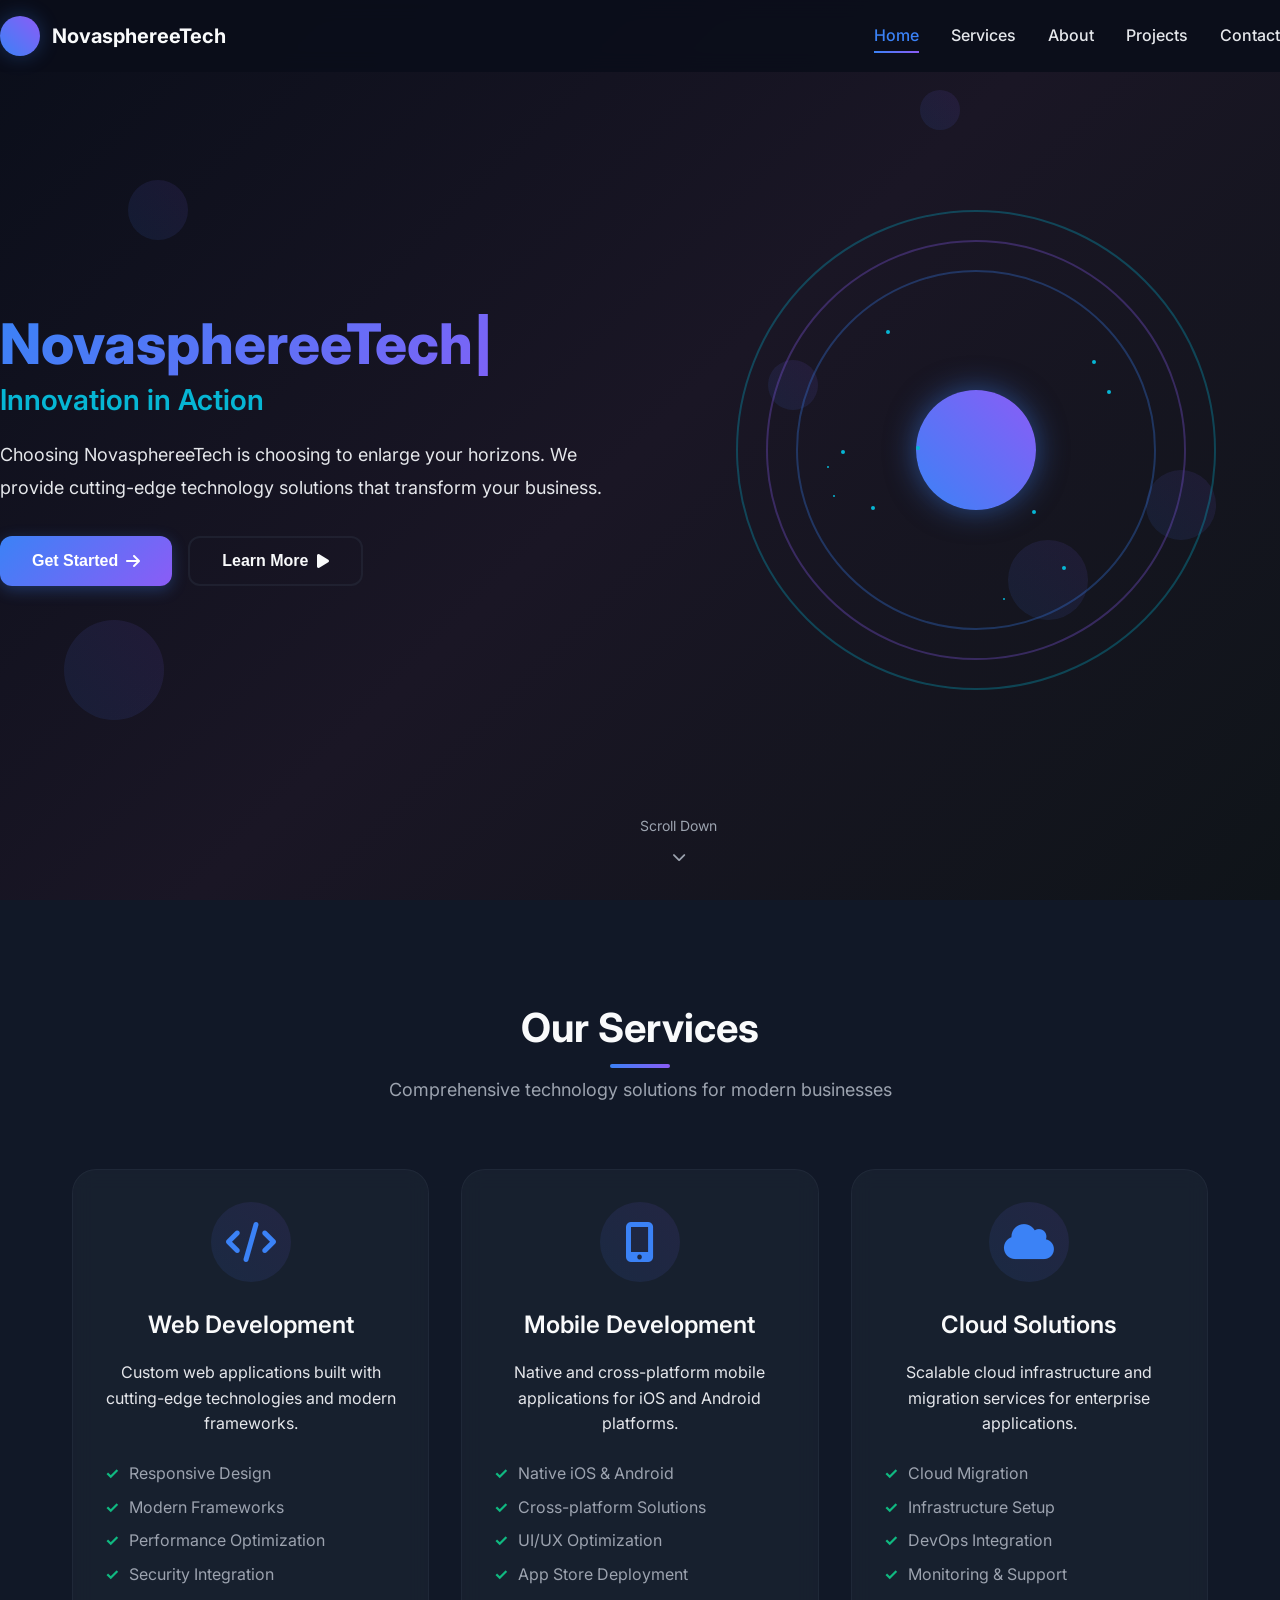
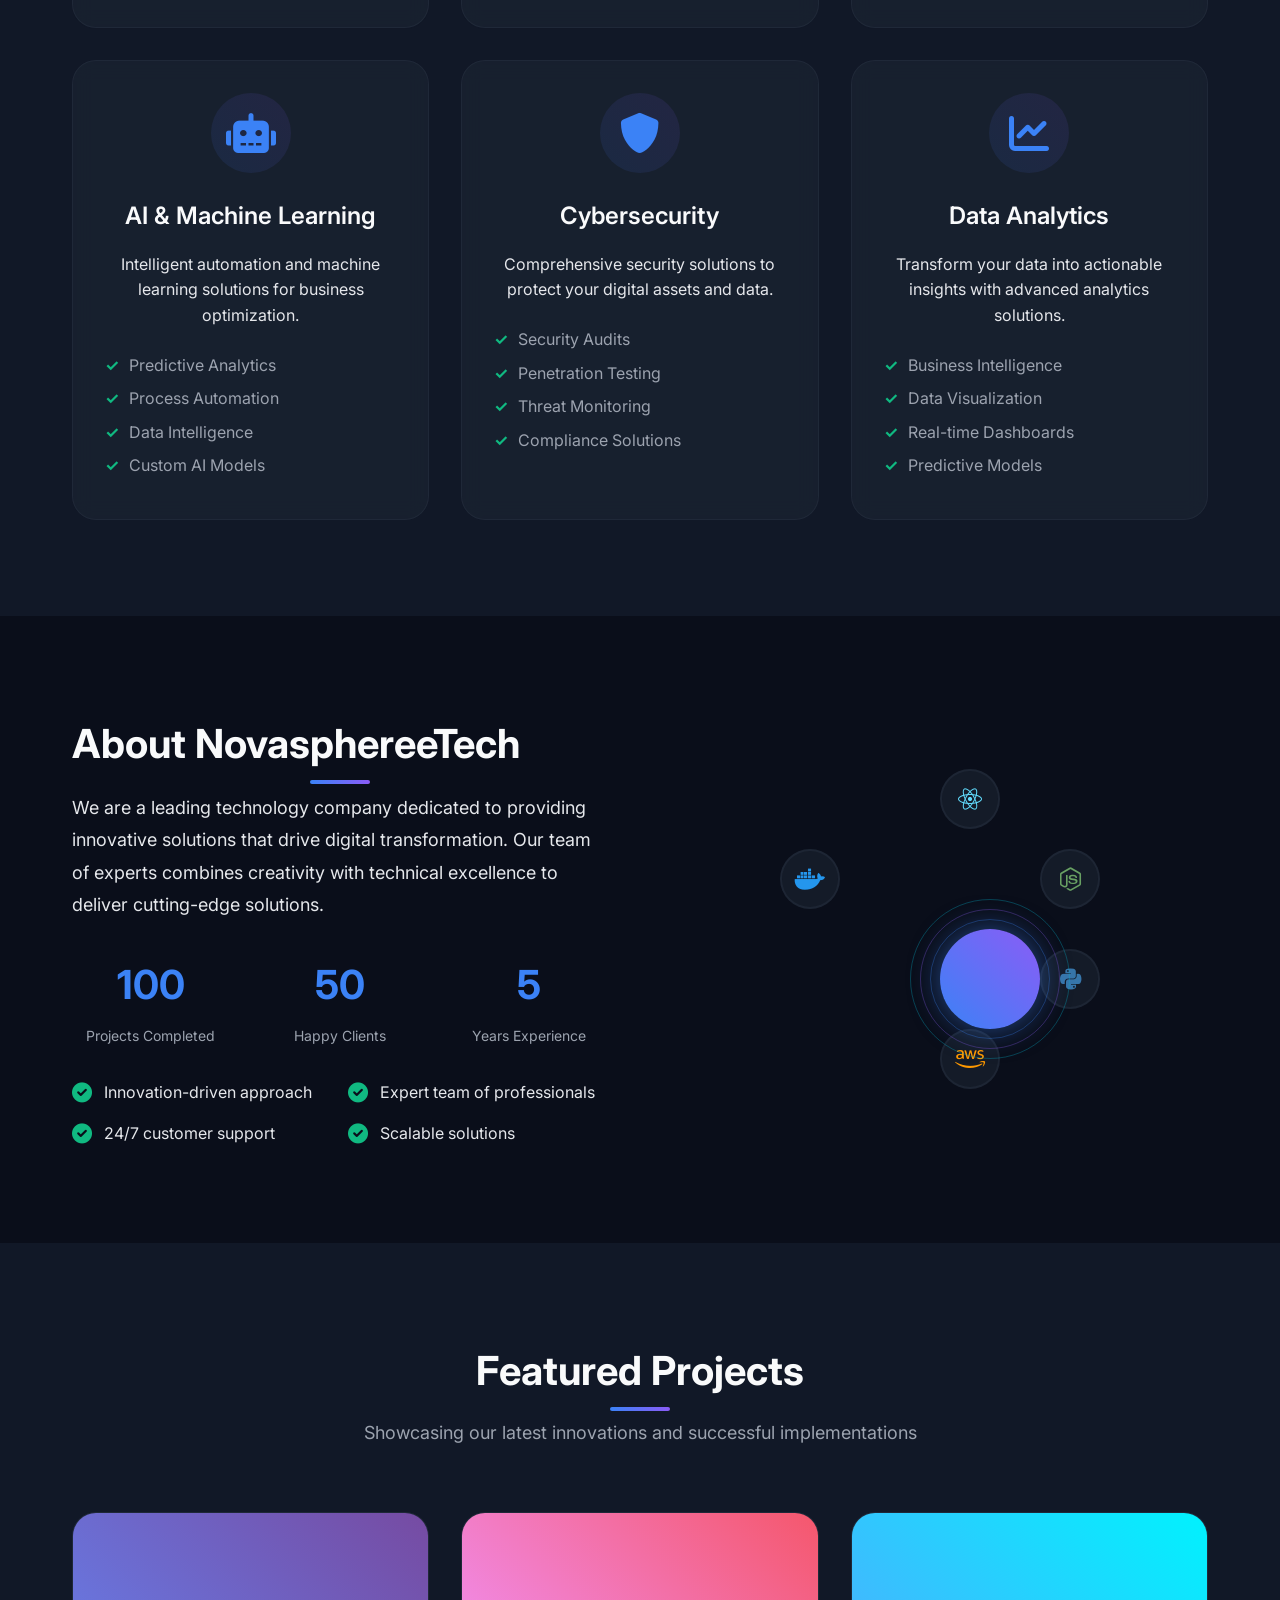
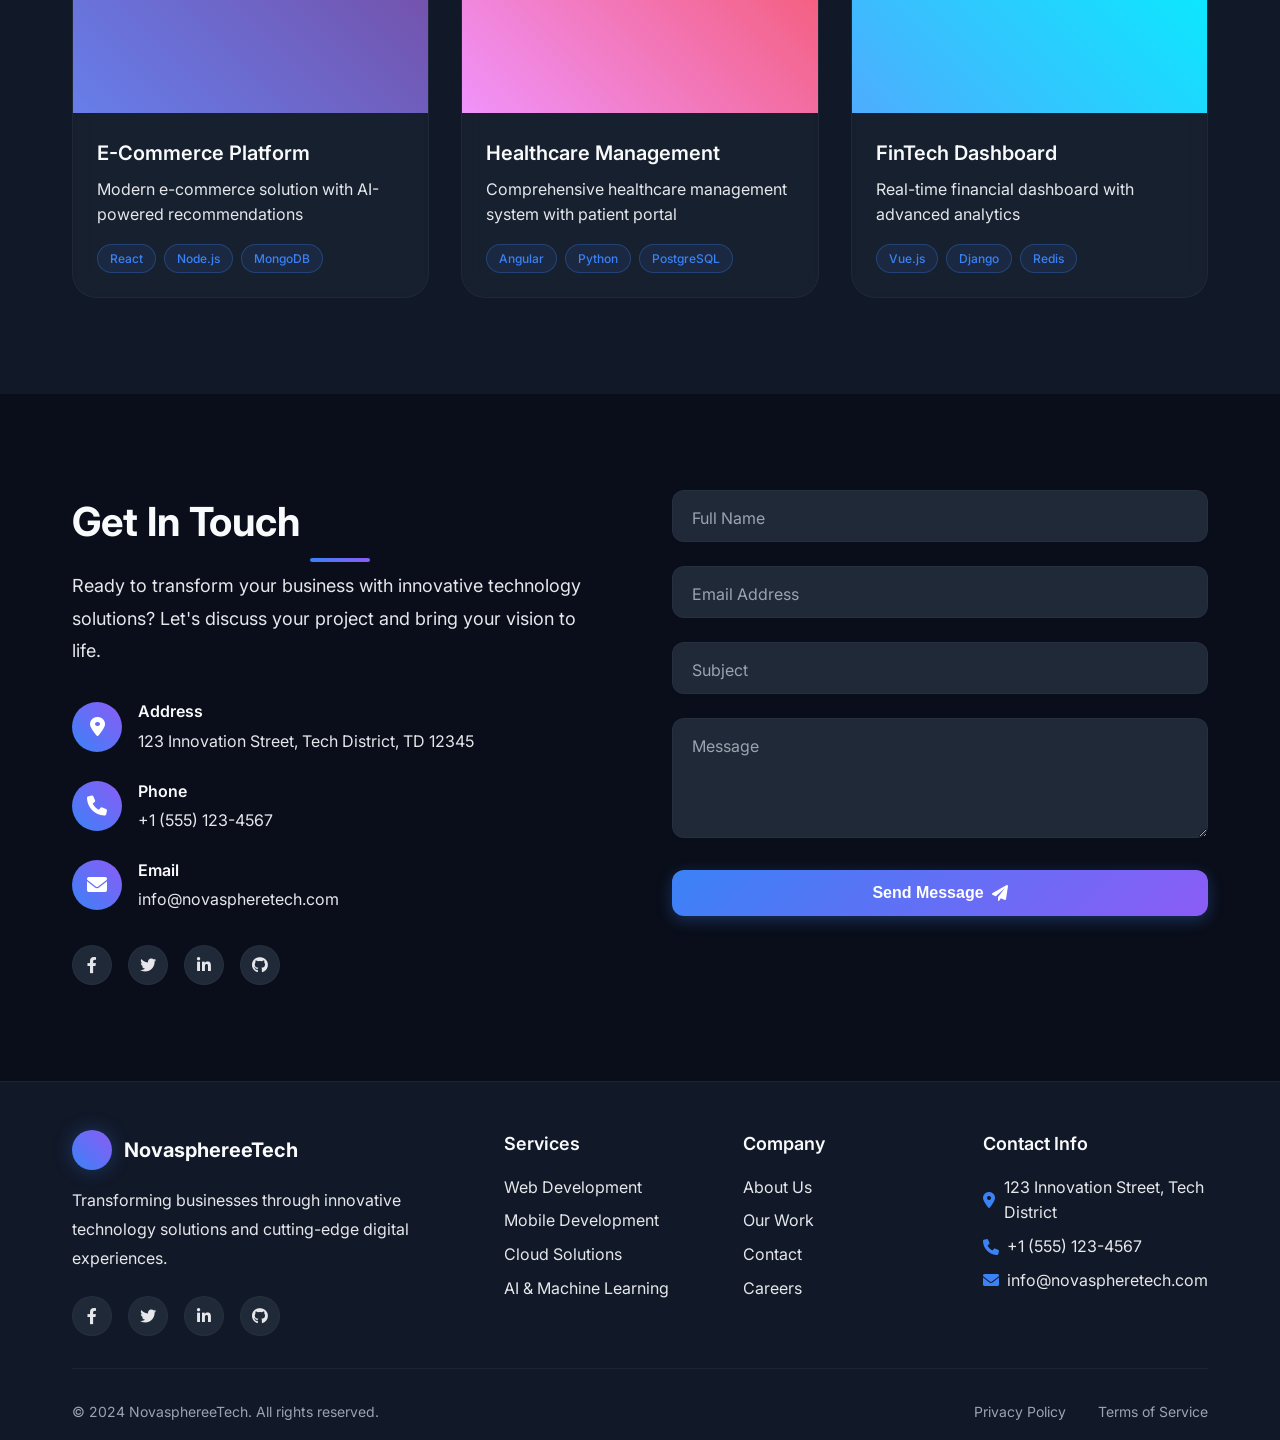
==== index.html @ b265035f "Create initial NovasphereeTech landing page with responsive design Co-authored-by: margenpatel21 <ma" ====
<!DOCTYPE html>
<html lang="en">
<head>
    <meta charset="UTF-8">
    <meta name="viewport" content="width=device-width, initial-scale=1.0">
    <title>NovasphereeTech - Innovation in Action</title>
    <link rel="stylesheet" href="style.css">
    <link href="https://fonts.googleapis.com/css2?family=Inter:wght@300;400;500;600;700;800&display=swap" rel="stylesheet">
    <link rel="stylesheet" href="https://cdnjs.cloudflare.com/ajax/libs/font-awesome/6.0.0/css/all.min.css">
</head>
<body>
    <!-- Preloader -->
    <div class="preloader" id="preloader">
        <div class="preloader-content">
            <div class="sphere-animation">
                <div class="sphere"></div>
                <div class="sphere-ring"></div>
            </div>
            <div class="loading-text">NovasphereeTech</div>
            <div class="loading-bar">
                <div class="loading-progress"></div>
            </div>
        </div>
    </div>

    <!-- Header -->
    <header class="header" id="header">
        <nav class="navbar">
            <div class="nav-container">
                <div class="nav-logo">
                    <div class="logo-icon">
                        <div class="logo-sphere"></div>
                    </div>
                    <span class="logo-text">NovasphereeTech</span>
                </div>
                
                <ul class="nav-menu" id="nav-menu">
                    <li class="nav-item">
                        <a href="#home" class="nav-link active">Home</a>
                    </li>
                    <li class="nav-item">
                        <a href="#services" class="nav-link">Services</a>
                    </li>
                    <li class="nav-item">
                        <a href="#about" class="nav-link">About</a>
                    </li>
                    <li class="nav-item">
                        <a href="#projects" class="nav-link">Projects</a>
                    </li>
                    <li class="nav-item">
                        <a href="#contact" class="nav-link">Contact</a>
                    </li>
                </ul>

                <div class="nav-toggle" id="nav-toggle">
                    <span class="bar"></span>
                    <span class="bar"></span>
                    <span class="bar"></span>
                </div>
            </div>
        </nav>
    </header>

    <!-- Hero Section -->
    <section class="hero" id="home">
        <div class="hero-bg-animation">
            <div class="floating-sphere sphere-1"></div>
            <div class="floating-sphere sphere-2"></div>
            <div class="floating-sphere sphere-3"></div>
            <div class="floating-sphere sphere-4"></div>
            <div class="floating-sphere sphere-5"></div>
            <div class="floating-sphere sphere-6"></div>
        </div>
        
        <div class="hero-content">
            <div class="hero-text">
                <h1 class="hero-title">
                    <span class="title-line">NovasphereeTech</span>
                    <span class="title-subtitle">Innovation in Action</span>
                </h1>
                <p class="hero-description">
                    Choosing NovasphereeTech is choosing to enlarge your horizons. 
                    We provide cutting-edge technology solutions that transform your business.
                </p>
                <div class="hero-buttons">
                    <button class="btn btn-primary">
                        <span>Get Started</span>
                        <i class="fas fa-arrow-right"></i>
                    </button>
                    <button class="btn btn-secondary">
                        <span>Learn More</span>
                        <i class="fas fa-play"></i>
                    </button>
                </div>
            </div>
            
            <div class="hero-visual">
                <div class="tech-globe">
                    <div class="globe-sphere">
                        <div class="globe-ring ring-1"></div>
                        <div class="globe-ring ring-2"></div>
                        <div class="globe-ring ring-3"></div>
                        <div class="globe-core"></div>
                    </div>
                    <div class="tech-particles">
                        <div class="particle"></div>
                        <div class="particle"></div>
                        <div class="particle"></div>
                        <div class="particle"></div>
                        <div class="particle"></div>
                        <div class="particle"></div>
                        <div class="particle"></div>
                        <div class="particle"></div>
                    </div>
                </div>
            </div>
        </div>
        
        <div class="hero-scroll">
            <div class="scroll-indicator">
                <span>Scroll Down</span>
                <div class="scroll-arrow">
                    <i class="fas fa-chevron-down"></i>
                </div>
            </div>
        </div>
    </section>

    <!-- Services Section -->
    <section class="services" id="services">
        <div class="container">
            <div class="section-header">
                <h2 class="section-title">Our Services</h2>
                <p class="section-subtitle">Comprehensive technology solutions for modern businesses</p>
            </div>
            
            <div class="services-grid">
                <div class="service-card" data-aos="fade-up" data-aos-delay="100">
                    <div class="service-icon">
                        <i class="fas fa-code"></i>
                        <div class="icon-bg"></div>
                    </div>
                    <h3>Web Development</h3>
                    <p>Custom web applications built with cutting-edge technologies and modern frameworks.</p>
                    <ul class="service-features">
                        <li>Responsive Design</li>
                        <li>Modern Frameworks</li>
                        <li>Performance Optimization</li>
                        <li>Security Integration</li>
                    </ul>
                    <div class="service-hover-effect"></div>
                </div>

                <div class="service-card" data-aos="fade-up" data-aos-delay="200">
                    <div class="service-icon">
                        <i class="fas fa-mobile-alt"></i>
                        <div class="icon-bg"></div>
                    </div>
                    <h3>Mobile Development</h3>
                    <p>Native and cross-platform mobile applications for iOS and Android platforms.</p>
                    <ul class="service-features">
                        <li>Native iOS & Android</li>
                        <li>Cross-platform Solutions</li>
                        <li>UI/UX Optimization</li>
                        <li>App Store Deployment</li>
                    </ul>
                    <div class="service-hover-effect"></div>
                </div>

                <div class="service-card" data-aos="fade-up" data-aos-delay="300">
                    <div class="service-icon">
                        <i class="fas fa-cloud"></i>
                        <div class="icon-bg"></div>
                    </div>
                    <h3>Cloud Solutions</h3>
                    <p>Scalable cloud infrastructure and migration services for enterprise applications.</p>
                    <ul class="service-features">
                        <li>Cloud Migration</li>
                        <li>Infrastructure Setup</li>
                        <li>DevOps Integration</li>
                        <li>Monitoring & Support</li>
                    </ul>
                    <div class="service-hover-effect"></div>
                </div>

                <div class="service-card" data-aos="fade-up" data-aos-delay="400">
                    <div class="service-icon">
                        <i class="fas fa-robot"></i>
                        <div class="icon-bg"></div>
                    </div>
                    <h3>AI & Machine Learning</h3>
                    <p>Intelligent automation and machine learning solutions for business optimization.</p>
                    <ul class="service-features">
                        <li>Predictive Analytics</li>
                        <li>Process Automation</li>
                        <li>Data Intelligence</li>
                        <li>Custom AI Models</li>
                    </ul>
                    <div class="service-hover-effect"></div>
                </div>

                <div class="service-card" data-aos="fade-up" data-aos-delay="500">
                    <div class="service-icon">
                        <i class="fas fa-shield-alt"></i>
                        <div class="icon-bg"></div>
                    </div>
                    <h3>Cybersecurity</h3>
                    <p>Comprehensive security solutions to protect your digital assets and data.</p>
                    <ul class="service-features">
                        <li>Security Audits</li>
                        <li>Penetration Testing</li>
                        <li>Threat Monitoring</li>
                        <li>Compliance Solutions</li>
                    </ul>
                    <div class="service-hover-effect"></div>
                </div>

                <div class="service-card" data-aos="fade-up" data-aos-delay="600">
                    <div class="service-icon">
                        <i class="fas fa-chart-line"></i>
                        <div class="icon-bg"></div>
                    </div>
                    <h3>Data Analytics</h3>
                    <p>Transform your data into actionable insights with advanced analytics solutions.</p>
                    <ul class="service-features">
                        <li>Business Intelligence</li>
                        <li>Data Visualization</li>
                        <li>Real-time Dashboards</li>
                        <li>Predictive Models</li>
                    </ul>
                    <div class="service-hover-effect"></div>
                </div>
            </div>
        </div>
    </section>

    <!-- About Section -->
    <section class="about" id="about">
        <div class="container">
            <div class="about-content">
                <div class="about-text" data-aos="fade-right">
                    <h2 class="section-title">About NovasphereeTech</h2>
                    <p class="about-description">
                        We are a leading technology company dedicated to providing innovative solutions 
                        that drive digital transformation. Our team of experts combines creativity with 
                        technical excellence to deliver cutting-edge solutions.
                    </p>
                    
                    <div class="about-stats">
                        <div class="stat-item">
                            <div class="stat-number" data-count="100">0</div>
                            <div class="stat-label">Projects Completed</div>
                        </div>
                        <div class="stat-item">
                            <div class="stat-number" data-count="50">0</div>
                            <div class="stat-label">Happy Clients</div>
                        </div>
                        <div class="stat-item">
                            <div class="stat-number" data-count="5">0</div>
                            <div class="stat-label">Years Experience</div>
                        </div>
                    </div>

                    <div class="about-features">
                        <div class="feature-item">
                            <i class="fas fa-check-circle"></i>
                            <span>Innovation-driven approach</span>
                        </div>
                        <div class="feature-item">
                            <i class="fas fa-check-circle"></i>
                            <span>Expert team of professionals</span>
                        </div>
                        <div class="feature-item">
                            <i class="fas fa-check-circle"></i>
                            <span>24/7 customer support</span>
                        </div>
                        <div class="feature-item">
                            <i class="fas fa-check-circle"></i>
                            <span>Scalable solutions</span>
                        </div>
                    </div>
                </div>
                
                <div class="about-visual" data-aos="fade-left">
                    <div class="tech-showcase">
                        <div class="tech-element element-1">
                            <i class="fab fa-react"></i>
                        </div>
                        <div class="tech-element element-2">
                            <i class="fab fa-node-js"></i>
                        </div>
                        <div class="tech-element element-3">
                            <i class="fab fa-python"></i>
                        </div>
                        <div class="tech-element element-4">
                            <i class="fab fa-aws"></i>
                        </div>
                        <div class="tech-element element-5">
                            <i class="fab fa-docker"></i>
                        </div>
                        <div class="central-sphere">
                            <div class="sphere-core"></div>
                            <div class="sphere-rings">
                                <div class="ring ring-1"></div>
                                <div class="ring ring-2"></div>
                                <div class="ring ring-3"></div>
                            </div>
                        </div>
                    </div>
                </div>
            </div>
        </div>
    </section>

    <!-- Projects Section -->
    <section class="projects" id="projects">
        <div class="container">
            <div class="section-header">
                <h2 class="section-title">Featured Projects</h2>
                <p class="section-subtitle">Showcasing our latest innovations and successful implementations</p>
            </div>
            
            <div class="projects-grid">
                <div class="project-card" data-aos="zoom-in" data-aos-delay="100">
                    <div class="project-image">
                        <div class="project-overlay">
                            <div class="project-links">
                                <a href="#" class="project-link">
                                    <i class="fas fa-external-link-alt"></i>
                                </a>
                                <a href="#" class="project-link">
                                    <i class="fas fa-search-plus"></i>
                                </a>
                            </div>
                        </div>
                        <div class="project-bg bg-1"></div>
                    </div>
                    <div class="project-content">
                        <h3>E-Commerce Platform</h3>
                        <p>Modern e-commerce solution with AI-powered recommendations</p>
                        <div class="project-tech">
                            <span class="tech-tag">React</span>
                            <span class="tech-tag">Node.js</span>
                            <span class="tech-tag">MongoDB</span>
                        </div>
                    </div>
                </div>

                <div class="project-card" data-aos="zoom-in" data-aos-delay="200">
                    <div class="project-image">
                        <div class="project-overlay">
                            <div class="project-links">
                                <a href="#" class="project-link">
                                    <i class="fas fa-external-link-alt"></i>
                                </a>
                                <a href="#" class="project-link">
                                    <i class="fas fa-search-plus"></i>
                                </a>
                            </div>
                        </div>
                        <div class="project-bg bg-2"></div>
                    </div>
                    <div class="project-content">
                        <h3>Healthcare Management</h3>
                        <p>Comprehensive healthcare management system with patient portal</p>
                        <div class="project-tech">
                            <span class="tech-tag">Angular</span>
                            <span class="tech-tag">Python</span>
                            <span class="tech-tag">PostgreSQL</span>
                        </div>
                    </div>
                </div>

                <div class="project-card" data-aos="zoom-in" data-aos-delay="300">
                    <div class="project-image">
                        <div class="project-overlay">
                            <div class="project-links">
                                <a href="#" class="project-link">
                                    <i class="fas fa-external-link-alt"></i>
                                </a>
                                <a href="#" class="project-link">
                                    <i class="fas fa-search-plus"></i>
                                </a>
                            </div>
                        </div>
                        <div class="project-bg bg-3"></div>
                    </div>
                    <div class="project-content">
                        <h3>FinTech Dashboard</h3>
                        <p>Real-time financial dashboard with advanced analytics</p>
                        <div class="project-tech">
                            <span class="tech-tag">Vue.js</span>
                            <span class="tech-tag">Django</span>
                            <span class="tech-tag">Redis</span>
                        </div>
                    </div>
                </div>
            </div>
        </div>
    </section>

    <!-- Contact Section -->
    <section class="contact" id="contact">
        <div class="container">
            <div class="contact-content">
                <div class="contact-info" data-aos="fade-right">
                    <h2 class="section-title">Get In Touch</h2>
                    <p class="contact-description">
                        Ready to transform your business with innovative technology solutions? 
                        Let's discuss your project and bring your vision to life.
                    </p>
                    
                    <div class="contact-details">
                        <div class="contact-item">
                            <div class="contact-icon">
                                <i class="fas fa-map-marker-alt"></i>
                            </div>
                            <div class="contact-text">
                                <h4>Address</h4>
                                <p>123 Innovation Street, Tech District, TD 12345</p>
                            </div>
                        </div>
                        
                        <div class="contact-item">
                            <div class="contact-icon">
                                <i class="fas fa-phone"></i>
                            </div>
                            <div class="contact-text">
                                <h4>Phone</h4>
                                <p>+1 (555) 123-4567</p>
                            </div>
                        </div>
                        
                        <div class="contact-item">
                            <div class="contact-icon">
                                <i class="fas fa-envelope"></i>
                            </div>
                            <div class="contact-text">
                                <h4>Email</h4>
                                <p>info@novaspheretech.com</p>
                            </div>
                        </div>
                    </div>

                    <div class="social-links">
                        <a href="#" class="social-link">
                            <i class="fab fa-facebook-f"></i>
                        </a>
                        <a href="#" class="social-link">
                            <i class="fab fa-twitter"></i>
                        </a>
                        <a href="#" class="social-link">
                            <i class="fab fa-linkedin-in"></i>
                        </a>
                        <a href="#" class="social-link">
                            <i class="fab fa-github"></i>
                        </a>
                    </div>
                </div>
                
                <div class="contact-form" data-aos="fade-left">
                    <form class="form">
                        <div class="form-group">
                            <input type="text" class="form-input" placeholder=" " required>
                            <label class="form-label">Full Name</label>
                        </div>
                        
                        <div class="form-group">
                            <input type="email" class="form-input" placeholder=" " required>
                            <label class="form-label">Email Address</label>
                        </div>
                        
                        <div class="form-group">
                            <input type="text" class="form-input" placeholder=" " required>
                            <label class="form-label">Subject</label>
                        </div>
                        
                        <div class="form-group">
                            <textarea class="form-input form-textarea" placeholder=" " required></textarea>
                            <label class="form-label">Message</label>
                        </div>
                        
                        <button type="submit" class="btn btn-primary btn-full">
                            <span>Send Message</span>
                            <i class="fas fa-paper-plane"></i>
                        </button>
                    </form>
                </div>
            </div>
        </div>
    </section>

    <!-- Footer -->
    <footer class="footer">
        <div class="container">
            <div class="footer-content">
                <div class="footer-section">
                    <div class="footer-logo">
                        <div class="logo-icon">
                            <div class="logo-sphere"></div>
                        </div>
                        <span class="logo-text">NovasphereeTech</span>
                    </div>
                    <p class="footer-description">
                        Transforming businesses through innovative technology solutions 
                        and cutting-edge digital experiences.
                    </p>
                    <div class="footer-social">
                        <a href="#" class="social-link">
                            <i class="fab fa-facebook-f"></i>
                        </a>
                        <a href="#" class="social-link">
                            <i class="fab fa-twitter"></i>
                        </a>
                        <a href="#" class="social-link">
                            <i class="fab fa-linkedin-in"></i>
                        </a>
                        <a href="#" class="social-link">
                            <i class="fab fa-github"></i>
                        </a>
                    </div>
                </div>
                
                <div class="footer-section">
                    <h4>Services</h4>
                    <ul class="footer-links">
                        <li><a href="#services">Web Development</a></li>
                        <li><a href="#services">Mobile Development</a></li>
                        <li><a href="#services">Cloud Solutions</a></li>
                        <li><a href="#services">AI & Machine Learning</a></li>
                    </ul>
                </div>
                
                <div class="footer-section">
                    <h4>Company</h4>
                    <ul class="footer-links">
                        <li><a href="#about">About Us</a></li>
                        <li><a href="#projects">Our Work</a></li>
                        <li><a href="#contact">Contact</a></li>
                        <li><a href="#">Careers</a></li>
                    </ul>
                </div>
                
                <div class="footer-section">
                    <h4>Contact Info</h4>
                    <div class="footer-contact">
                        <p><i class="fas fa-map-marker-alt"></i> 123 Innovation Street, Tech District</p>
                        <p><i class="fas fa-phone"></i> +1 (555) 123-4567</p>
                        <p><i class="fas fa-envelope"></i> info@novaspheretech.com</p>
                    </div>
                </div>
            </div>
            
            <div class="footer-bottom">
                <p>&copy; 2024 NovasphereeTech. All rights reserved.</p>
                <div class="footer-bottom-links">
                    <a href="#">Privacy Policy</a>
                    <a href="#">Terms of Service</a>
                </div>
            </div>
        </div>
    </footer>

    <!-- Back to Top Button -->
    <button class="back-to-top" id="backToTop">
        <i class="fas fa-chevron-up"></i>
    </button>

    <!-- Scripts -->
    <script src="https://unpkg.com/aos@2.3.1/dist/aos.js"></script>
    <script src="script.js"></script>
</body>
</html>
---- style.css ----
/* Reset and Base Styles */
* {
    margin: 0;
    padding: 0;
    box-sizing: border-box;
}

html {
    scroll-behavior: smooth;
}

body {
    font-family: 'Inter', sans-serif;
    line-height: 1.6;
    color: #e5e7eb;
    background: #0a0e1a;
    overflow-x: hidden;
}

/* Variables */
:root {
    --primary-color: #3b82f6;
    --secondary-color: #8b5cf6;
    --accent-color: #06b6d4;
    --success-color: #10b981;
    --warning-color: #f59e0b;
    --danger-color: #ef4444;
    
    --bg-primary: #0a0e1a;
    --bg-secondary: #111827;
    --bg-tertiary: #1f2937;
    --bg-card: rgba(31, 41, 55, 0.5);
    
    --text-primary: #f9fafb;
    --text-secondary: #e5e7eb;
    --text-muted: #9ca3af;
    
    --border-color: rgba(55, 65, 81, 0.3);
    --shadow-sm: 0 1px 2px 0 rgba(0, 0, 0, 0.05);
    --shadow-md: 0 4px 6px -1px rgba(0, 0, 0, 0.1);
    --shadow-lg: 0 10px 15px -3px rgba(0, 0, 0, 0.1);
    --shadow-xl: 0 20px 25px -5px rgba(0, 0, 0, 0.1);
    
    --transition: all 0.3s cubic-bezier(0.4, 0, 0.2, 1);
    --transition-slow: all 0.6s cubic-bezier(0.4, 0, 0.2, 1);
    
    --container-padding: 2rem;
    --border-radius: 0.75rem;
    --border-radius-lg: 1.5rem;
}

/* Container */
.container {
    max-width: 1200px;
    margin: 0 auto;
    padding: 0 var(--container-padding);
}

/* Utility Classes */
.text-center {
    text-align: center;
}

.text-primary {
    color: var(--primary-color);
}

.text-secondary {
    color: var(--secondary-color);
}

.text-accent {
    color: var(--accent-color);
}

/* Preloader */
.preloader {
    position: fixed;
    top: 0;
    left: 0;
    width: 100%;
    height: 100%;
    background: linear-gradient(135deg, #0a0e1a 0%, #1a1625 100%);
    display: flex;
    align-items: center;
    justify-content: center;
    z-index: 10000;
    transition: opacity 0.5s ease, visibility 0.5s ease;
}

.preloader.hide {
    opacity: 0;
    visibility: hidden;
}

.preloader-content {
    text-align: center;
}

.sphere-animation {
    position: relative;
    width: 80px;
    height: 80px;
    margin: 0 auto 2rem;
}

.sphere {
    width: 60px;
    height: 60px;
    background: linear-gradient(45deg, var(--primary-color), var(--secondary-color));
    border-radius: 50%;
    position: absolute;
    top: 50%;
    left: 50%;
    transform: translate(-50%, -50%);
    animation: pulse 2s ease-in-out infinite;
}

.sphere-ring {
    width: 80px;
    height: 80px;
    border: 2px solid var(--accent-color);
    border-radius: 50%;
    position: absolute;
    top: 0;
    left: 0;
    animation: rotate 3s linear infinite;
}

.loading-text {
    font-size: 1.5rem;
    font-weight: 600;
    color: var(--text-primary);
    margin-bottom: 1rem;
    animation: fadeInUp 1s ease-out;
}

.loading-bar {
    width: 200px;
    height: 4px;
    background: var(--bg-tertiary);
    border-radius: 2px;
    overflow: hidden;
    margin: 0 auto;
}

.loading-progress {
    width: 0;
    height: 100%;
    background: linear-gradient(90deg, var(--primary-color), var(--accent-color));
    border-radius: 2px;
    animation: loading 2s ease-in-out infinite;
}

/* Header */
.header {
    position: fixed;
    top: 0;
    left: 0;
    width: 100%;
    background: rgba(10, 14, 26, 0.9);
    backdrop-filter: blur(10px);
    z-index: 1000;
    transition: var(--transition);
}

.header.scrolled {
    background: rgba(10, 14, 26, 0.95);
    box-shadow: 0 4px 20px rgba(0, 0, 0, 0.1);
}

.navbar {
    padding: 1rem 0;
}

.nav-container {
    display: flex;
    align-items: center;
    justify-content: space-between;
}

.nav-logo {
    display: flex;
    align-items: center;
    gap: 0.75rem;
    color: var(--text-primary);
    text-decoration: none;
    font-weight: 700;
    font-size: 1.25rem;
}

.logo-icon {
    position: relative;
    width: 40px;
    height: 40px;
}

.logo-sphere {
    width: 100%;
    height: 100%;
    background: linear-gradient(45deg, var(--primary-color), var(--secondary-color));
    border-radius: 50%;
    animation: logoRotate 10s linear infinite;
    box-shadow: 0 0 20px rgba(59, 130, 246, 0.3);
}

.nav-menu {
    display: flex;
    list-style: none;
    gap: 2rem;
}

.nav-link {
    color: var(--text-secondary);
    text-decoration: none;
    font-weight: 500;
    position: relative;
    transition: var(--transition);
    padding: 0.5rem 0;
}

.nav-link:hover,
.nav-link.active {
    color: var(--primary-color);
}

.nav-link::after {
    content: '';
    position: absolute;
    bottom: 0;
    left: 0;
    width: 0;
    height: 2px;
    background: linear-gradient(90deg, var(--primary-color), var(--secondary-color));
    transition: width 0.3s ease;
}

.nav-link:hover::after,
.nav-link.active::after {
    width: 100%;
}

.nav-toggle {
    display: none;
    flex-direction: column;
    cursor: pointer;
    gap: 4px;
}

.bar {
    width: 25px;
    height: 3px;
    background: var(--text-primary);
    transition: var(--transition);
    border-radius: 2px;
}

/* Hero Section */
.hero {
    min-height: 100vh;
    display: flex;
    align-items: center;
    position: relative;
    overflow: hidden;
    background: linear-gradient(135deg, #0a0e1a 0%, #1a1625 50%, #0f1419 100%);
}

.hero-bg-animation {
    position: absolute;
    top: 0;
    left: 0;
    width: 100%;
    height: 100%;
    overflow: hidden;
    z-index: 1;
}

.floating-sphere {
    position: absolute;
    border-radius: 50%;
    background: linear-gradient(45deg, rgba(59, 130, 246, 0.1), rgba(139, 92, 246, 0.1));
    animation: float 6s ease-in-out infinite;
}

.sphere-1 {
    width: 60px;
    height: 60px;
    top: 20%;
    left: 10%;
    animation-delay: 0s;
}

.sphere-2 {
    width: 80px;
    height: 80px;
    top: 60%;
    right: 15%;
    animation-delay: 1s;
}

.sphere-3 {
    width: 40px;
    height: 40px;
    top: 10%;
    right: 25%;
    animation-delay: 2s;
}

.sphere-4 {
    width: 100px;
    height: 100px;
    bottom: 20%;
    left: 5%;
    animation-delay: 3s;
}

.sphere-5 {
    width: 50px;
    height: 50px;
    top: 40%;
    left: 60%;
    animation-delay: 4s;
}

.sphere-6 {
    width: 70px;
    height: 70px;
    bottom: 40%;
    right: 5%;
    animation-delay: 5s;
}

.hero-content {
    display: grid;
    grid-template-columns: 1fr 1fr;
    gap: 4rem;
    align-items: center;
    position: relative;
    z-index: 2;
}

.hero-text {
    animation: fadeInUp 1s ease-out;
}

.hero-title {
    font-size: 3.5rem;
    font-weight: 800;
    line-height: 1.1;
    margin-bottom: 1.5rem;
    display: flex;
    flex-direction: column;
}

.title-line {
    background: linear-gradient(135deg, var(--primary-color), var(--secondary-color));
    -webkit-background-clip: text;
    -webkit-text-fill-color: transparent;
    background-clip: text;
    animation: titleGlow 3s ease-in-out infinite;
}

.title-subtitle {
    color: var(--accent-color);
    font-size: 1.8rem;
    font-weight: 600;
    margin-top: 0.5rem;
    animation: slideInRight 1s ease-out 0.3s both;
}

.hero-description {
    font-size: 1.125rem;
    color: var(--text-secondary);
    margin-bottom: 2rem;
    line-height: 1.8;
    animation: fadeInUp 1s ease-out 0.6s both;
}

.hero-buttons {
    display: flex;
    gap: 1rem;
    animation: fadeInUp 1s ease-out 0.9s both;
}

.btn {
    display: inline-flex;
    align-items: center;
    gap: 0.5rem;
    padding: 0.875rem 2rem;
    border: none;
    border-radius: var(--border-radius);
    font-weight: 600;
    text-decoration: none;
    cursor: pointer;
    transition: var(--transition);
    position: relative;
    overflow: hidden;
    font-size: 1rem;
}

.btn-primary {
    background: linear-gradient(135deg, var(--primary-color), var(--secondary-color));
    color: white;
    box-shadow: 0 4px 15px rgba(59, 130, 246, 0.3);
}

.btn-primary:hover {
    transform: translateY(-2px);
    box-shadow: 0 8px 25px rgba(59, 130, 246, 0.4);
}

.btn-secondary {
    background: transparent;
    color: var(--text-primary);
    border: 2px solid var(--border-color);
}

.btn-secondary:hover {
    border-color: var(--primary-color);
    color: var(--primary-color);
    transform: translateY(-2px);
}

.btn-full {
    width: 100%;
    justify-content: center;
}

.hero-visual {
    display: flex;
    justify-content: center;
    align-items: center;
    animation: fadeInUp 1s ease-out 0.3s both;
}

.tech-globe {
    position: relative;
    width: 300px;
    height: 300px;
}

.globe-sphere {
    position: relative;
    width: 100%;
    height: 100%;
}

.globe-ring {
    position: absolute;
    border: 2px solid;
    border-radius: 50%;
    top: 50%;
    left: 50%;
    transform: translate(-50%, -50%);
}

.ring-1 {
    width: 100%;
    height: 100%;
    border-color: rgba(59, 130, 246, 0.3);
    animation: rotate 20s linear infinite;
}

.ring-2 {
    width: 80%;
    height: 80%;
    border-color: rgba(139, 92, 246, 0.3);
    animation: rotate 15s linear infinite reverse;
}

.ring-3 {
    width: 60%;
    height: 60%;
    border-color: rgba(6, 182, 212, 0.3);
    animation: rotate 10s linear infinite;
}

.globe-core {
    position: absolute;
    top: 50%;
    left: 50%;
    transform: translate(-50%, -50%);
    width: 40%;
    height: 40%;
    background: linear-gradient(45deg, var(--primary-color), var(--secondary-color));
    border-radius: 50%;
    animation: pulse 3s ease-in-out infinite;
    box-shadow: 0 0 30px rgba(59, 130, 246, 0.5);
}

.tech-particles {
    position: absolute;
    top: 0;
    left: 0;
    width: 100%;
    height: 100%;
}

.particle {
    position: absolute;
    width: 4px;
    height: 4px;
    background: var(--accent-color);
    border-radius: 50%;
    animation: particleFloat 8s ease-in-out infinite;
}

.particle:nth-child(1) { top: 10%; left: 20%; animation-delay: 0s; }
.particle:nth-child(2) { top: 20%; right: 10%; animation-delay: 1s; }
.particle:nth-child(3) { bottom: 30%; left: 15%; animation-delay: 2s; }
.particle:nth-child(4) { bottom: 10%; right: 20%; animation-delay: 3s; }
.particle:nth-child(5) { top: 50%; left: 5%; animation-delay: 4s; }
.particle:nth-child(6) { top: 30%; right: 5%; animation-delay: 5s; }
.particle:nth-child(7) { bottom: 50%; left: 30%; animation-delay: 6s; }
.particle:nth-child(8) { top: 70%; right: 30%; animation-delay: 7s; }

.hero-scroll {
    position: absolute;
    bottom: 2rem;
    left: 50%;
    transform: translateX(-50%);
    z-index: 2;
    animation: fadeInUp 1s ease-out 1.2s both;
}

.scroll-indicator {
    display: flex;
    flex-direction: column;
    align-items: center;
    gap: 0.5rem;
    color: var(--text-muted);
    font-size: 0.875rem;
    cursor: pointer;
}

.scroll-arrow {
    animation: bounce 2s infinite;
}

/* Services Section */
.services {
    padding: 6rem 0;
    background: var(--bg-secondary);
    position: relative;
}

.section-header {
    text-align: center;
    margin-bottom: 4rem;
}

.section-title {
    font-size: 2.5rem;
    font-weight: 700;
    color: var(--text-primary);
    margin-bottom: 1rem;
    position: relative;
}

.section-title::after {
    content: '';
    position: absolute;
    bottom: -0.5rem;
    left: 50%;
    transform: translateX(-50%);
    width: 60px;
    height: 4px;
    background: linear-gradient(90deg, var(--primary-color), var(--secondary-color));
    border-radius: 2px;
}

.section-subtitle {
    font-size: 1.125rem;
    color: var(--text-muted);
    max-width: 600px;
    margin: 0 auto;
}

.services-grid {
    display: grid;
    grid-template-columns: repeat(auto-fit, minmax(350px, 1fr));
    gap: 2rem;
}

.service-card {
    background: var(--bg-card);
    backdrop-filter: blur(10px);
    border: 1px solid var(--border-color);
    border-radius: var(--border-radius-lg);
    padding: 2rem;
    text-align: center;
    position: relative;
    overflow: hidden;
    transition: var(--transition);
    cursor: pointer;
}

.service-card:hover {
    transform: translateY(-10px);
    border-color: var(--primary-color);
    box-shadow: 0 20px 40px rgba(0, 0, 0, 0.2);
}

.service-icon {
    position: relative;
    width: 80px;
    height: 80px;
    margin: 0 auto 1.5rem;
    display: flex;
    align-items: center;
    justify-content: center;
}

.service-icon i {
    font-size: 2.5rem;
    color: var(--primary-color);
    z-index: 2;
    position: relative;
}

.icon-bg {
    position: absolute;
    top: 0;
    left: 0;
    width: 100%;
    height: 100%;
    background: linear-gradient(45deg, rgba(59, 130, 246, 0.1), rgba(139, 92, 246, 0.1));
    border-radius: 50%;
    transition: var(--transition);
}

.service-card:hover .icon-bg {
    transform: scale(1.2);
    background: linear-gradient(45deg, rgba(59, 130, 246, 0.2), rgba(139, 92, 246, 0.2));
}

.service-card h3 {
    font-size: 1.5rem;
    font-weight: 600;
    color: var(--text-primary);
    margin-bottom: 1rem;
}

.service-card p {
    color: var(--text-secondary);
    margin-bottom: 1.5rem;
    line-height: 1.6;
}

.service-features {
    list-style: none;
    text-align: left;
}

.service-features li {
    color: var(--text-muted);
    margin-bottom: 0.5rem;
    position: relative;
    padding-left: 1.5rem;
}

.service-features li::before {
    content: '✓';
    position: absolute;
    left: 0;
    color: var(--success-color);
    font-weight: bold;
}

.service-hover-effect {
    position: absolute;
    top: 0;
    left: -100%;
    width: 100%;
    height: 100%;
    background: linear-gradient(90deg, transparent, rgba(59, 130, 246, 0.1), transparent);
    transition: left 0.5s ease;
}

.service-card:hover .service-hover-effect {
    left: 100%;
}

/* About Section */
.about {
    padding: 6rem 0;
    background: var(--bg-primary);
}

.about-content {
    display: grid;
    grid-template-columns: 1fr 1fr;
    gap: 4rem;
    align-items: center;
}

.about-description {
    font-size: 1.125rem;
    color: var(--text-secondary);
    margin-bottom: 2rem;
    line-height: 1.8;
}

.about-stats {
    display: grid;
    grid-template-columns: repeat(3, 1fr);
    gap: 2rem;
    margin-bottom: 2rem;
}

.stat-item {
    text-align: center;
}

.stat-number {
    font-size: 2.5rem;
    font-weight: 700;
    color: var(--primary-color);
    display: block;
}

.stat-label {
    font-size: 0.875rem;
    color: var(--text-muted);
    margin-top: 0.5rem;
}

.about-features {
    display: grid;
    grid-template-columns: repeat(2, 1fr);
    gap: 1rem;
}

.feature-item {
    display: flex;
    align-items: center;
    gap: 0.75rem;
    color: var(--text-secondary);
}

.feature-item i {
    color: var(--success-color);
    font-size: 1.25rem;
}

.about-visual {
    display: flex;
    justify-content: center;
    align-items: center;
}

.tech-showcase {
    position: relative;
    width: 400px;
    height: 400px;
}

.tech-element {
    position: absolute;
    width: 60px;
    height: 60px;
    background: var(--bg-card);
    border: 2px solid var(--border-color);
    border-radius: 50%;
    display: flex;
    align-items: center;
    justify-content: center;
    font-size: 1.5rem;
    transition: var(--transition);
    animation: techOrbit 20s linear infinite;
}

.tech-element:hover {
    border-color: var(--primary-color);
    transform: scale(1.1);
}

.element-1 {
    top: 10%;
    left: 50%;
    transform: translateX(-50%);
    color: #61dafb;
    animation-delay: 0s;
}

.element-2 {
    top: 30%;
    right: 10%;
    color: #68a063;
    animation-delay: 4s;
}

.element-3 {
    bottom: 30%;
    right: 10%;
    color: #3776ab;
    animation-delay: 8s;
}

.element-4 {
    bottom: 10%;
    left: 50%;
    transform: translateX(-50%);
    color: #ff9900;
    animation-delay: 12s;
}

.element-5 {
    top: 30%;
    left: 10%;
    color: #2496ed;
    animation-delay: 16s;
}

.central-sphere {
    position: absolute;
    top: 50%;
    left: 50%;
    transform: translate(-50%, -50%);
    width: 100px;
    height: 100px;
}

.sphere-core {
    width: 100%;
    height: 100%;
    background: linear-gradient(45deg, var(--primary-color), var(--secondary-color));
    border-radius: 50%;
    animation: pulse 3s ease-in-out infinite;
    box-shadow: 0 0 30px rgba(59, 130, 246, 0.5);
}

.sphere-rings {
    position: absolute;
    top: 0;
    left: 0;
    width: 100%;
    height: 100%;
}

.ring {
    position: absolute;
    border: 1px solid;
    border-radius: 50%;
    top: 50%;
    left: 50%;
    transform: translate(-50%, -50%);
}

.ring-1 {
    width: 120%;
    height: 120%;
    border-color: rgba(59, 130, 246, 0.3);
    animation: rotate 15s linear infinite;
}

.ring-2 {
    width: 140%;
    height: 140%;
    border-color: rgba(139, 92, 246, 0.3);
    animation: rotate 20s linear infinite reverse;
}

.ring-3 {
    width: 160%;
    height: 160%;
    border-color: rgba(6, 182, 212, 0.3);
    animation: rotate 25s linear infinite;
}

/* Projects Section */
.projects {
    padding: 6rem 0;
    background: var(--bg-secondary);
}

.projects-grid {
    display: grid;
    grid-template-columns: repeat(auto-fit, minmax(350px, 1fr));
    gap: 2rem;
}

.project-card {
    background: var(--bg-card);
    backdrop-filter: blur(10px);
    border: 1px solid var(--border-color);
    border-radius: var(--border-radius-lg);
    overflow: hidden;
    transition: var(--transition);
    cursor: pointer;
}

.project-card:hover {
    transform: translateY(-10px);
    border-color: var(--primary-color);
    box-shadow: 0 20px 40px rgba(0, 0, 0, 0.2);
}

.project-image {
    position: relative;
    height: 200px;
    overflow: hidden;
}

.project-bg {
    width: 100%;
    height: 100%;
    background-size: cover;
    background-position: center;
    transition: var(--transition);
}

.bg-1 {
    background: linear-gradient(45deg, #667eea 0%, #764ba2 100%);
}

.bg-2 {
    background: linear-gradient(45deg, #f093fb 0%, #f5576c 100%);
}

.bg-3 {
    background: linear-gradient(45deg, #4facfe 0%, #00f2fe 100%);
}

.project-overlay {
    position: absolute;
    top: 0;
    left: 0;
    width: 100%;
    height: 100%;
    background: rgba(0, 0, 0, 0.7);
    display: flex;
    align-items: center;
    justify-content: center;
    opacity: 0;
    transition: var(--transition);
}

.project-card:hover .project-overlay {
    opacity: 1;
}

.project-links {
    display: flex;
    gap: 1rem;
}

.project-link {
    width: 50px;
    height: 50px;
    background: var(--primary-color);
    color: white;
    border-radius: 50%;
    display: flex;
    align-items: center;
    justify-content: center;
    text-decoration: none;
    transition: var(--transition);
}

.project-link:hover {
    background: var(--secondary-color);
    transform: scale(1.1);
}

.project-content {
    padding: 1.5rem;
}

.project-content h3 {
    font-size: 1.25rem;
    font-weight: 600;
    color: var(--text-primary);
    margin-bottom: 0.5rem;
}

.project-content p {
    color: var(--text-secondary);
    margin-bottom: 1rem;
    line-height: 1.6;
}

.project-tech {
    display: flex;
    gap: 0.5rem;
    flex-wrap: wrap;
}

.tech-tag {
    padding: 0.25rem 0.75rem;
    background: rgba(59, 130, 246, 0.1);
    color: var(--primary-color);
    border: 1px solid rgba(59, 130, 246, 0.3);
    border-radius: 1rem;
    font-size: 0.75rem;
    font-weight: 500;
}

/* Contact Section */
.contact {
    padding: 6rem 0;
    background: var(--bg-primary);
}

.contact-content {
    display: grid;
    grid-template-columns: 1fr 1fr;
    gap: 4rem;
}

.contact-description {
    font-size: 1.125rem;
    color: var(--text-secondary);
    margin-bottom: 2rem;
    line-height: 1.8;
}

.contact-details {
    margin-bottom: 2rem;
}

.contact-item {
    display: flex;
    align-items: center;
    gap: 1rem;
    margin-bottom: 1.5rem;
}

.contact-icon {
    width: 50px;
    height: 50px;
    background: linear-gradient(45deg, var(--primary-color), var(--secondary-color));
    border-radius: 50%;
    display: flex;
    align-items: center;
    justify-content: center;
    color: white;
    font-size: 1.25rem;
}

.contact-text h4 {
    color: var(--text-primary);
    font-size: 1rem;
    font-weight: 600;
    margin-bottom: 0.25rem;
}

.contact-text p {
    color: var(--text-secondary);
    margin: 0;
}

.social-links {
    display: flex;
    gap: 1rem;
}

.social-link {
    width: 40px;
    height: 40px;
    background: var(--bg-tertiary);
    border: 1px solid var(--border-color);
    border-radius: 50%;
    display: flex;
    align-items: center;
    justify-content: center;
    color: var(--text-secondary);
    text-decoration: none;
    transition: var(--transition);
}

.social-link:hover {
    background: var(--primary-color);
    border-color: var(--primary-color);
    color: white;
    transform: translateY(-2px);
}

.form {
    display: flex;
    flex-direction: column;
    gap: 1.5rem;
}

.form-group {
    position: relative;
}

.form-input {
    width: 100%;
    padding: 1rem;
    background: var(--bg-tertiary);
    border: 1px solid var(--border-color);
    border-radius: var(--border-radius);
    color: var(--text-primary);
    font-size: 1rem;
    transition: var(--transition);
    outline: none;
}

.form-textarea {
    min-height: 120px;
    resize: vertical;
}

.form-input:focus {
    border-color: var(--primary-color);
    box-shadow: 0 0 0 3px rgba(59, 130, 246, 0.1);
}

.form-label {
    position: absolute;
    left: 1rem;
    top: 1rem;
    color: var(--text-muted);
    font-size: 1rem;
    transition: var(--transition);
    pointer-events: none;
    background: var(--bg-tertiary);
    padding: 0 0.25rem;
}

.form-input:focus + .form-label,
.form-input:not(:placeholder-shown) + .form-label {
    top: -0.5rem;
    left: 0.75rem;
    font-size: 0.75rem;
    color: var(--primary-color);
}

/* Footer */
.footer {
    background: var(--bg-secondary);
    padding: 3rem 0 1rem;
    border-top: 1px solid var(--border-color);
}

.footer-content {
    display: grid;
    grid-template-columns: 2fr 1fr 1fr 1fr;
    gap: 3rem;
    margin-bottom: 2rem;
}

.footer-logo {
    display: flex;
    align-items: center;
    gap: 0.75rem;
    color: var(--text-primary);
    font-weight: 700;
    font-size: 1.25rem;
    margin-bottom: 1rem;
}

.footer-description {
    color: var(--text-secondary);
    line-height: 1.8;
    margin-bottom: 1.5rem;
}

.footer-social {
    display: flex;
    gap: 1rem;
}

.footer-section h4 {
    color: var(--text-primary);
    font-size: 1.125rem;
    font-weight: 600;
    margin-bottom: 1rem;
}

.footer-links {
    list-style: none;
}

.footer-links li {
    margin-bottom: 0.5rem;
}

.footer-links a {
    color: var(--text-secondary);
    text-decoration: none;
    transition: var(--transition);
}

.footer-links a:hover {
    color: var(--primary-color);
}

.footer-contact p {
    color: var(--text-secondary);
    margin-bottom: 0.5rem;
    display: flex;
    align-items: center;
    gap: 0.5rem;
}

.footer-contact i {
    color: var(--primary-color);
    width: 16px;
}

.footer-bottom {
    display: flex;
    justify-content: space-between;
    align-items: center;
    padding-top: 2rem;
    border-top: 1px solid var(--border-color);
    color: var(--text-muted);
    font-size: 0.875rem;
}

.footer-bottom-links {
    display: flex;
    gap: 2rem;
}

.footer-bottom-links a {
    color: var(--text-muted);
    text-decoration: none;
    transition: var(--transition);
}

.footer-bottom-links a:hover {
    color: var(--primary-color);
}

/* Back to Top Button */
.back-to-top {
    position: fixed;
    bottom: 2rem;
    right: 2rem;
    width: 50px;
    height: 50px;
    background: linear-gradient(45deg, var(--primary-color), var(--secondary-color));
    color: white;
    border: none;
    border-radius: 50%;
    cursor: pointer;
    transition: var(--transition);
    opacity: 0;
    visibility: hidden;
    z-index: 1000;
    display: flex;
    align-items: center;
    justify-content: center;
    font-size: 1.25rem;
}

.back-to-top.visible {
    opacity: 1;
    visibility: visible;
}

.back-to-top:hover {
    transform: translateY(-3px);
    box-shadow: 0 10px 20px rgba(59, 130, 246, 0.3);
}

/* Animations */
@keyframes pulse {
    0%, 100% {
        transform: scale(1);
    }
    50% {
        transform: scale(1.05);
    }
}

@keyframes rotate {
    from {
        transform: rotate(0deg);
    }
    to {
        transform: rotate(360deg);
    }
}

@keyframes logoRotate {
    from {
        transform: rotate(0deg);
    }
    to {
        transform: rotate(360deg);
    }
}

@keyframes loading {
    0% {
        width: 0;
    }
    50% {
        width: 100%;
    }
    100% {
        width: 0;
    }
}

@keyframes fadeInUp {
    from {
        opacity: 0;
        transform: translateY(30px);
    }
    to {
        opacity: 1;
        transform: translateY(0);
    }
}

@keyframes slideInRight {
    from {
        opacity: 0;
        transform: translateX(30px);
    }
    to {
        opacity: 1;
        transform: translateX(0);
    }
}

@keyframes titleGlow {
    0%, 100% {
        text-shadow: 0 0 10px rgba(59, 130, 246, 0.3);
    }
    50% {
        text-shadow: 0 0 20px rgba(59, 130, 246, 0.6);
    }
}

@keyframes float {
    0%, 100% {
        transform: translateY(0);
    }
    50% {
        transform: translateY(-20px);
    }
}

@keyframes particleFloat {
    0%, 100% {
        transform: translateY(0) rotate(0deg);
        opacity: 0.3;
    }
    50% {
        transform: translateY(-30px) rotate(180deg);
        opacity: 1;
    }
}

@keyframes bounce {
    0%, 20%, 50%, 80%, 100% {
        transform: translateY(0);
    }
    40% {
        transform: translateY(-10px);
    }
    60% {
        transform: translateY(-5px);
    }
}

@keyframes techOrbit {
    from {
        transform: rotate(0deg) translateX(150px) rotate(0deg);
    }
    to {
        transform: rotate(360deg) translateX(150px) rotate(-360deg);
    }
}

/* Responsive Design */
@media (max-width: 1024px) {
    .nav-menu {
        position: fixed;
        top: 80px;
        left: -100%;
        width: 100%;
        height: calc(100vh - 80px);
        background: rgba(10, 14, 26, 0.95);
        backdrop-filter: blur(10px);
        flex-direction: column;
        justify-content: flex-start;
        align-items: center;
        padding-top: 2rem;
        transition: left 0.3s ease;
    }

    .nav-menu.active {
        left: 0;
    }

    .nav-toggle {
        display: flex;
    }

    .nav-toggle.active .bar:nth-child(1) {
        transform: rotate(-45deg) translate(-5px, 6px);
    }

    .nav-toggle.active .bar:nth-child(2) {
        opacity: 0;
    }

    .nav-toggle.active .bar:nth-child(3) {
        transform: rotate(45deg) translate(-5px, -6px);
    }

    .hero-content {
        grid-template-columns: 1fr;
        text-align: center;
        gap: 2rem;
    }

    .hero-title {
        font-size: 2.5rem;
    }

    .hero-buttons {
        justify-content: center;
        flex-wrap: wrap;
    }

    .about-content {
        grid-template-columns: 1fr;
        gap: 3rem;
    }

    .about-stats {
        grid-template-columns: repeat(3, 1fr);
        gap: 1rem;
    }

    .contact-content {
        grid-template-columns: 1fr;
        gap: 3rem;
    }

    .footer-content {
        grid-template-columns: 1fr 1fr;
        gap: 2rem;
    }

    .tech-showcase {
        width: 300px;
        height: 300px;
    }
}

@media (max-width: 768px) {
    :root {
        --container-padding: 1rem;
    }

    .hero-title {
        font-size: 2rem;
    }

    .title-subtitle {
        font-size: 1.25rem;
    }

    .section-title {
        font-size: 2rem;
    }

    .services-grid {
        grid-template-columns: 1fr;
    }

    .projects-grid {
        grid-template-columns: 1fr;
    }

    .about-stats {
        grid-template-columns: 1fr;
        text-align: center;
    }

    .about-features {
        grid-template-columns: 1fr;
    }

    .hero-buttons {
        flex-direction: column;
        align-items: center;
    }

    .btn {
        width: 100%;
        max-width: 280px;
        justify-content: center;
    }

    .footer-content {
        grid-template-columns: 1fr;
        text-align: center;
    }

    .footer-bottom {
        flex-direction: column;
        gap: 1rem;
        text-align: center;
    }

    .tech-showcase {
        width: 250px;
        height: 250px;
    }

    .tech-element {
        width: 50px;
        height: 50px;
        font-size: 1.25rem;
    }
}

@media (max-width: 480px) {
    .hero-title {
        font-size: 1.75rem;
    }

    .title-subtitle {
        font-size: 1rem;
    }

    .hero-description {
        font-size: 1rem;
    }

    .service-card {
        padding: 1.5rem;
    }

    .section-title {
        font-size: 1.75rem;
    }

    .back-to-top {
        bottom: 1rem;
        right: 1rem;
        width: 45px;
        height: 45px;
    }
}

/* AOS Animation Styles */
[data-aos] {
    opacity: 0;
    transition-property: opacity, transform;
}

[data-aos].aos-animate {
    opacity: 1;
}

[data-aos="fade-up"] {
    transform: translateY(50px);
}

[data-aos="fade-up"].aos-animate {
    transform: translateY(0);
}

[data-aos="fade-right"] {
    transform: translateX(-50px);
}

[data-aos="fade-right"].aos-animate {
    transform: translateX(0);
}

[data-aos="fade-left"] {
    transform: translateX(50px);
}

[data-aos="fade-left"].aos-animate {
    transform: translateX(0);
}

[data-aos="zoom-in"] {
    transform: scale(0.8);
}

[data-aos="zoom-in"].aos-animate {
    transform: scale(1);
}
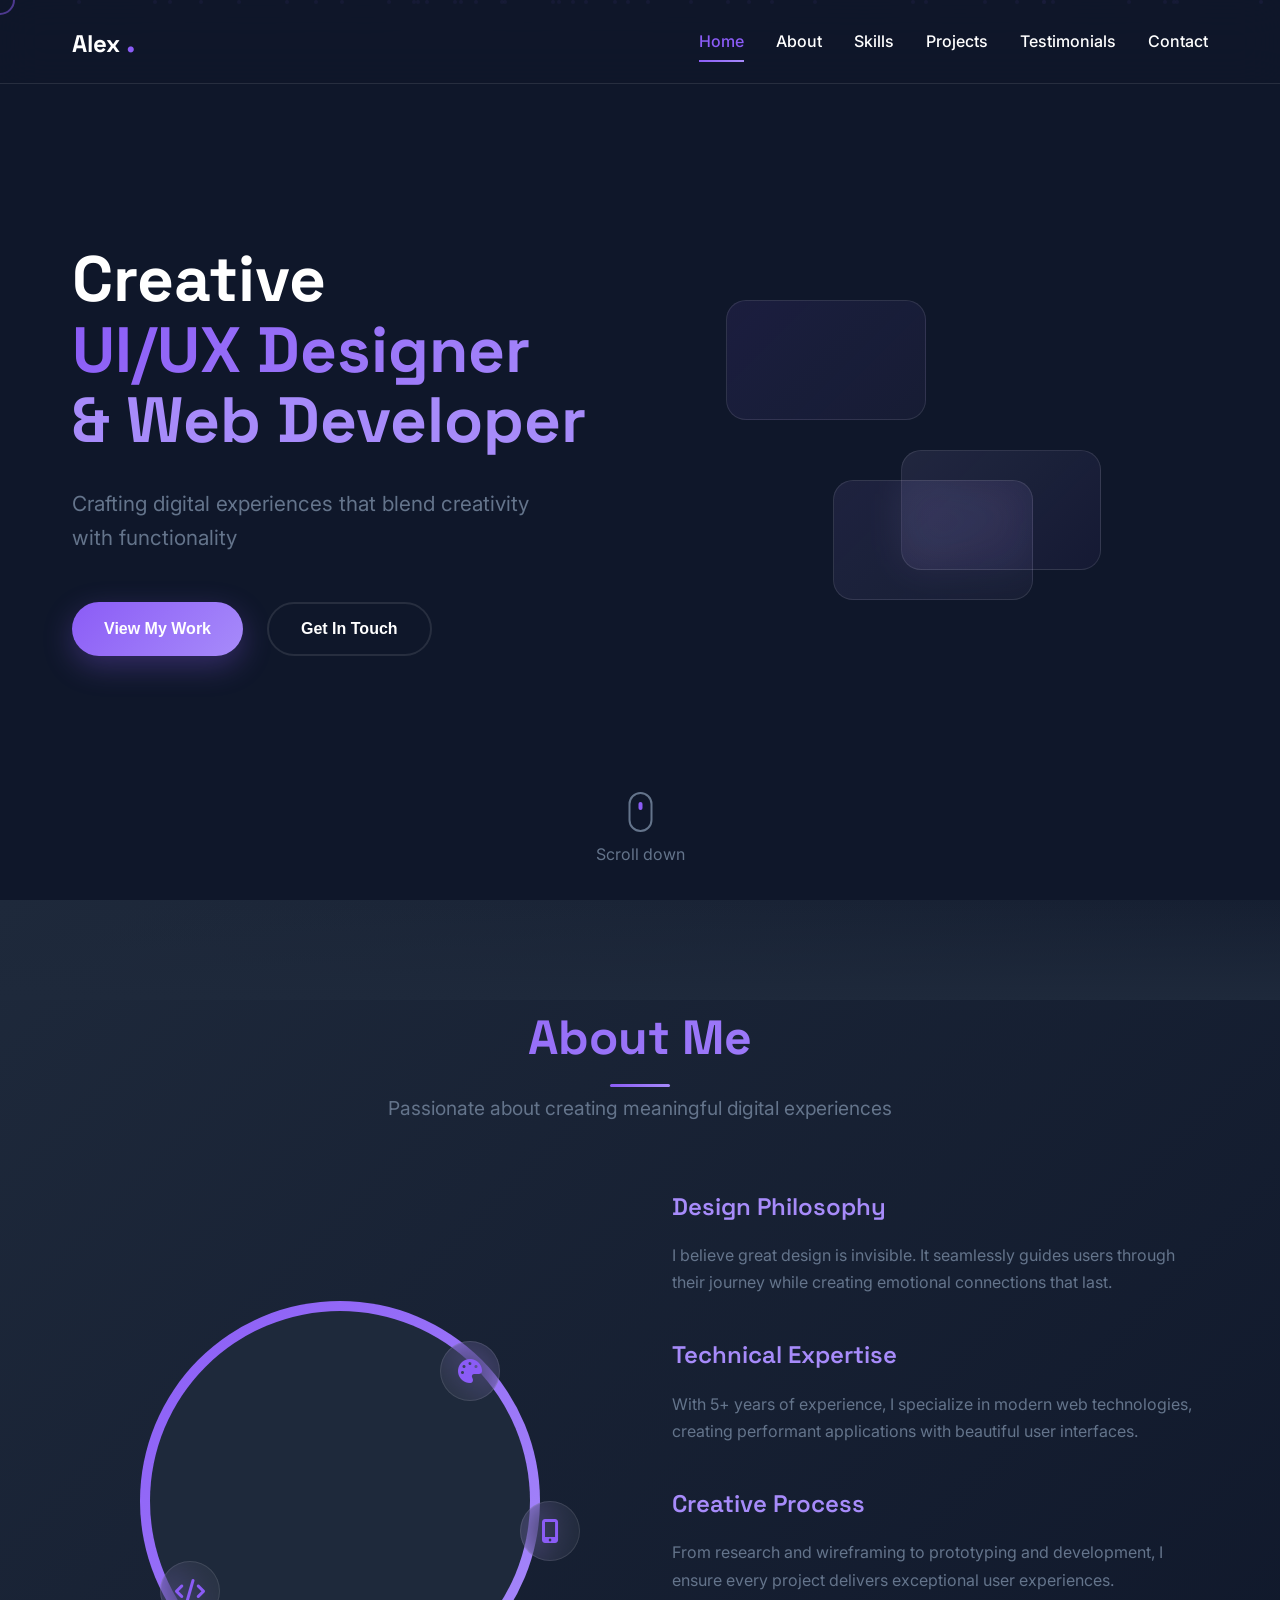
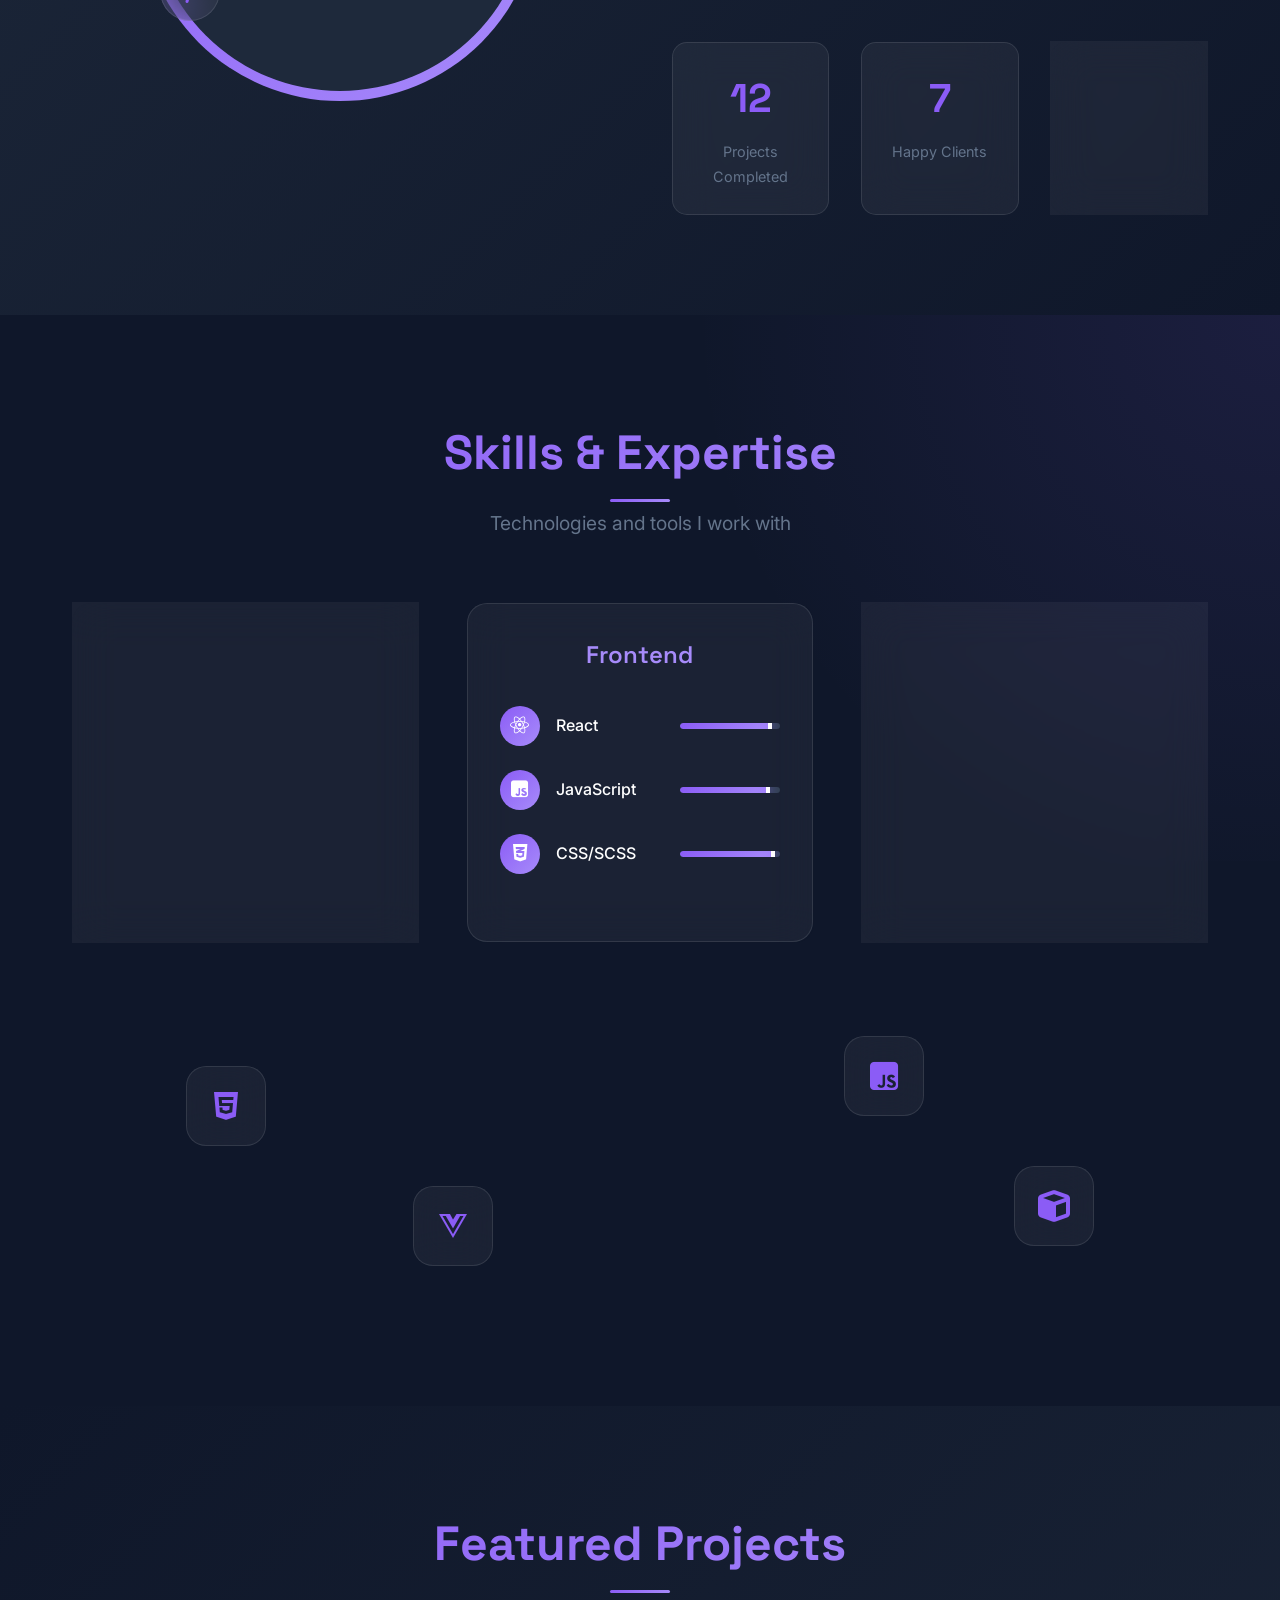
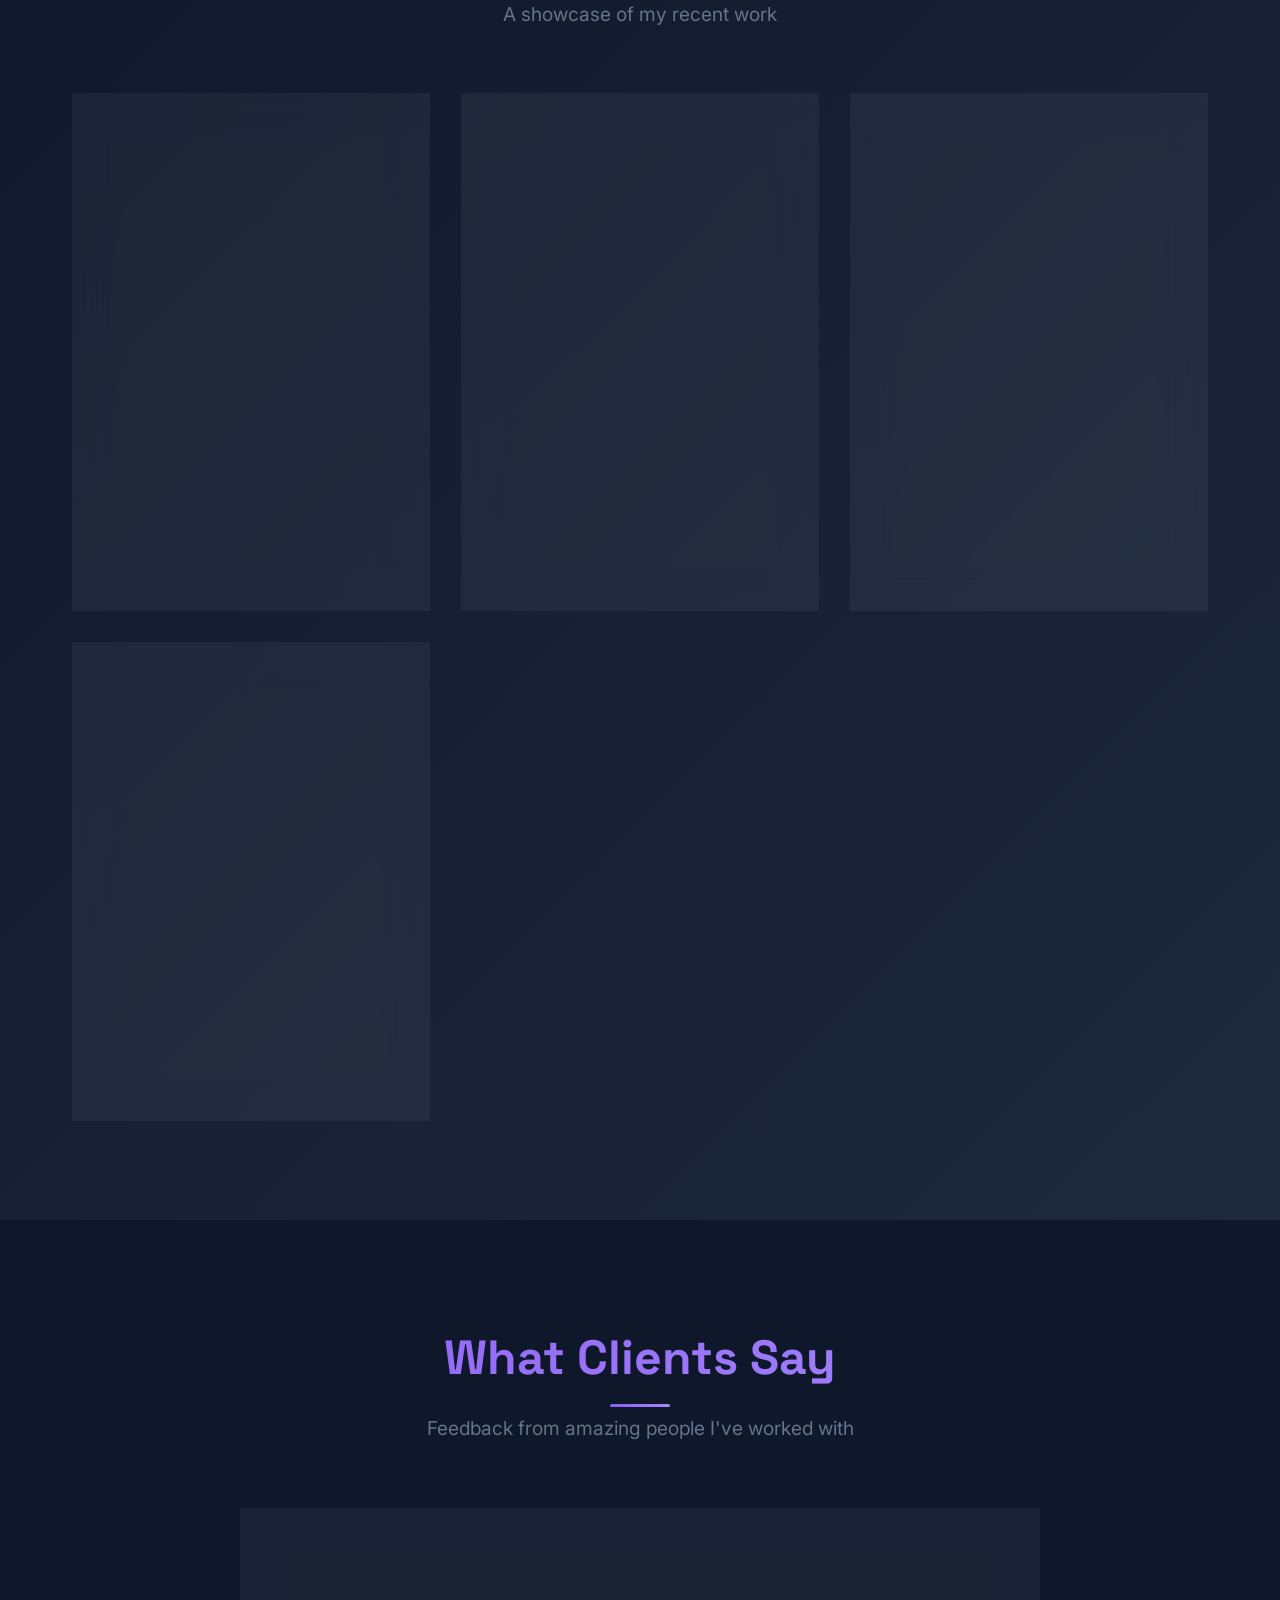
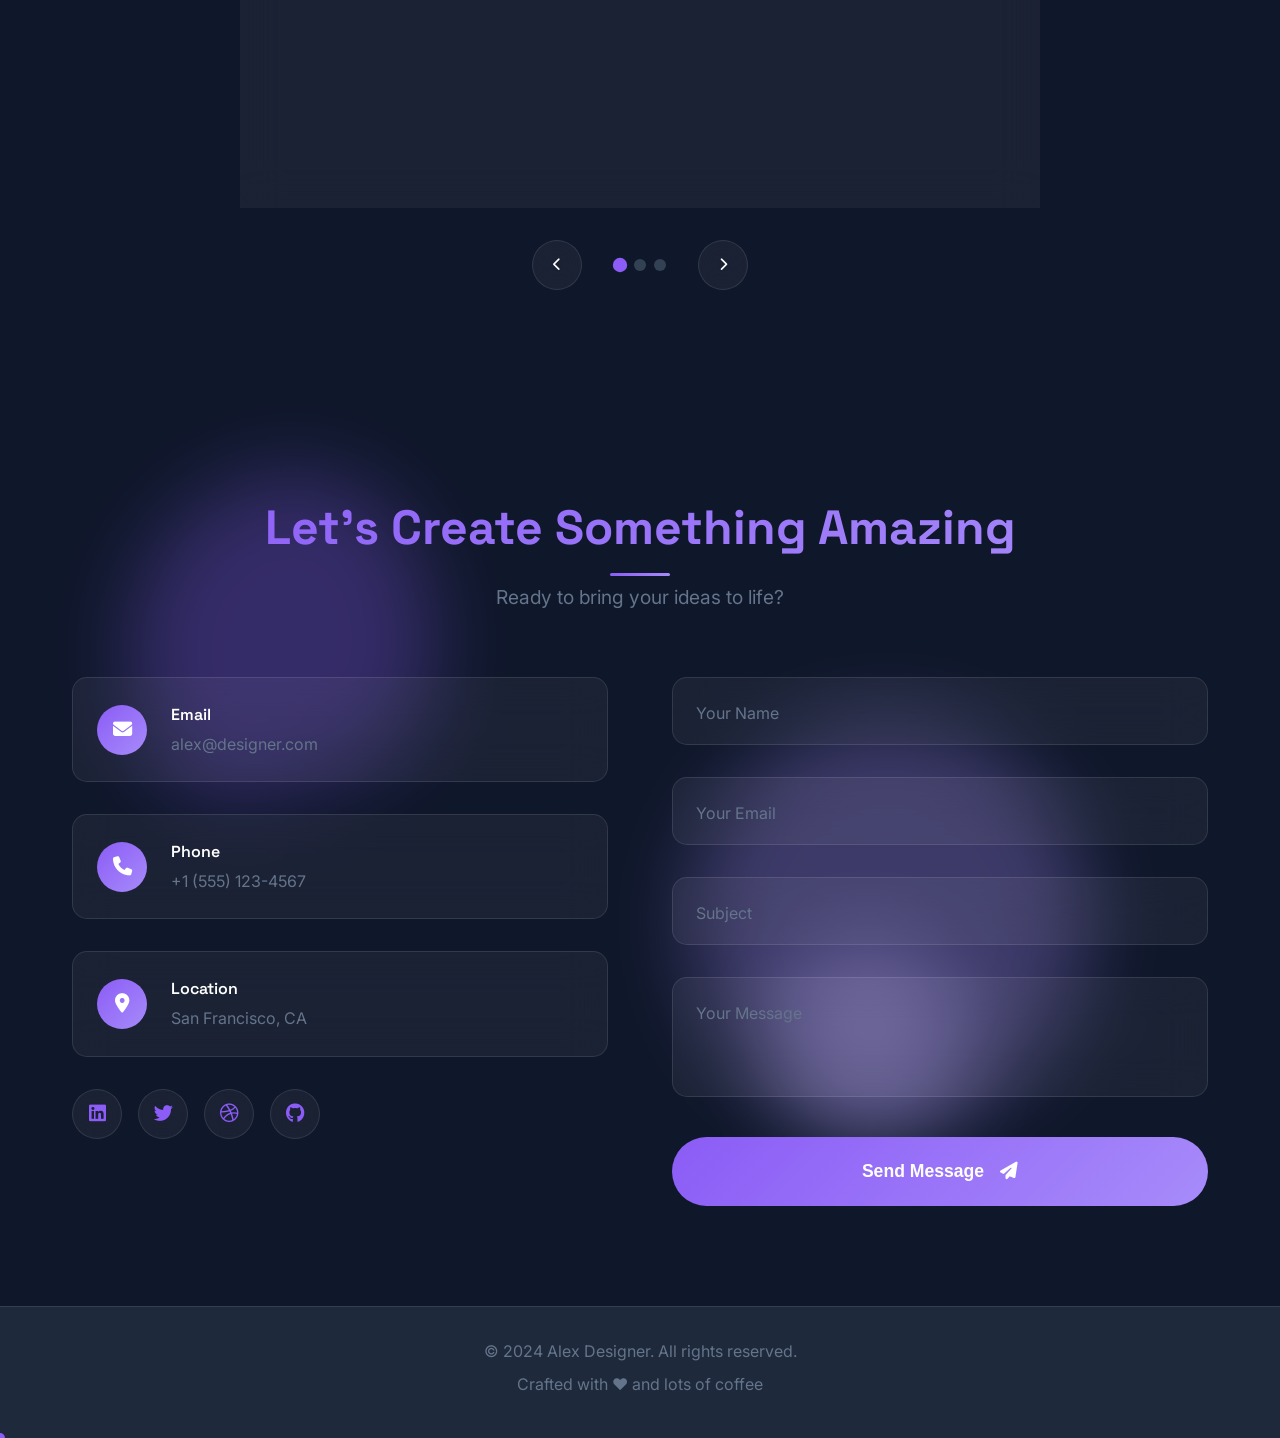
==== commit a818fcdc: "Create modern portfolio website with animated design and interactive features Co-authored-by: margen" ====
--- a/index.html
+++ b/index.html
@@ -3,309 +3,209 @@
 <head>
     <meta charset="UTF-8">
     <meta name="viewport" content="width=device-width, initial-scale=1.0">
-    <title>NovasphereeTech - Innovation in Action</title>
-    <link rel="stylesheet" href="style.css">
-    <link href="https://fonts.googleapis.com/css2?family=Inter:wght@300;400;500;600;700;800&display=swap" rel="stylesheet">
-    <link rel="stylesheet" href="https://cdnjs.cloudflare.com/ajax/libs/font-awesome/6.0.0/css/all.min.css">
+    <title>Alex Designer - Creative UI/UX Designer & Web Developer</title>
+    <link rel="stylesheet" href="styles.css">
+    <link href="https://fonts.googleapis.com/css2?family=Inter:wght@300;400;500;600;700&family=Space+Grotesk:wght@300;400;500;600;700&display=swap" rel="stylesheet">
+    <link rel="stylesheet" href="https://cdnjs.cloudflare.com/ajax/libs/font-awesome/6.4.0/css/all.min.css">
 </head>
 <body>
-    <!-- Preloader -->
-    <div class="preloader" id="preloader">
-        <div class="preloader-content">
-            <div class="sphere-animation">
-                <div class="sphere"></div>
-                <div class="sphere-ring"></div>
-            </div>
-            <div class="loading-text">NovasphereeTech</div>
-            <div class="loading-bar">
-                <div class="loading-progress"></div>
-            </div>
-        </div>
-    </div>
-
-    <!-- Header -->
-    <header class="header" id="header">
-        <nav class="navbar">
-            <div class="nav-container">
-                <div class="nav-logo">
-                    <div class="logo-icon">
-                        <div class="logo-sphere"></div>
-                    </div>
-                    <span class="logo-text">NovasphereeTech</span>
-                </div>
-                
-                <ul class="nav-menu" id="nav-menu">
-                    <li class="nav-item">
-                        <a href="#home" class="nav-link active">Home</a>
-                    </li>
-                    <li class="nav-item">
-                        <a href="#services" class="nav-link">Services</a>
-                    </li>
-                    <li class="nav-item">
-                        <a href="#about" class="nav-link">About</a>
-                    </li>
-                    <li class="nav-item">
-                        <a href="#projects" class="nav-link">Projects</a>
-                    </li>
-                    <li class="nav-item">
-                        <a href="#contact" class="nav-link">Contact</a>
-                    </li>
-                </ul>
-
-                <div class="nav-toggle" id="nav-toggle">
-                    <span class="bar"></span>
-                    <span class="bar"></span>
-                    <span class="bar"></span>
-                </div>
-            </div>
-        </nav>
-    </header>
+    <!-- Sticky Animated Navbar -->
+    <nav class="navbar">
+        <div class="nav-container">
+            <div class="nav-logo">
+                <span class="logo-text">Alex</span>
+                <span class="logo-dot">.</span>
+            </div>
+            <div class="nav-menu">
+                <a href="#home" class="nav-link active">Home</a>
+                <a href="#about" class="nav-link">About</a>
+                <a href="#skills" class="nav-link">Skills</a>
+                <a href="#projects" class="nav-link">Projects</a>
+                <a href="#testimonials" class="nav-link">Testimonials</a>
+                <a href="#contact" class="nav-link">Contact</a>
+            </div>
+            <div class="nav-toggle">
+                <span></span>
+                <span></span>
+                <span></span>
+            </div>
+        </div>
+    </nav>
 
     <!-- Hero Section -->
-    <section class="hero" id="home">
-        <div class="hero-bg-animation">
-            <div class="floating-sphere sphere-1"></div>
-            <div class="floating-sphere sphere-2"></div>
-            <div class="floating-sphere sphere-3"></div>
-            <div class="floating-sphere sphere-4"></div>
-            <div class="floating-sphere sphere-5"></div>
-            <div class="floating-sphere sphere-6"></div>
-        </div>
-        
+    <section id="home" class="hero">
+        <div class="particles-container"></div>
         <div class="hero-content">
             <div class="hero-text">
                 <h1 class="hero-title">
-                    <span class="title-line">NovasphereeTech</span>
-                    <span class="title-subtitle">Innovation in Action</span>
+                    <span class="title-line">Creative</span>
+                    <span class="title-line">UI/UX Designer</span>
+                    <span class="title-line">& Web Developer</span>
                 </h1>
-                <p class="hero-description">
-                    Choosing NovasphereeTech is choosing to enlarge your horizons. 
-                    We provide cutting-edge technology solutions that transform your business.
-                </p>
+                <p class="hero-subtitle">Crafting digital experiences that blend creativity with functionality</p>
                 <div class="hero-buttons">
-                    <button class="btn btn-primary">
-                        <span>Get Started</span>
-                        <i class="fas fa-arrow-right"></i>
-                    </button>
-                    <button class="btn btn-secondary">
-                        <span>Learn More</span>
-                        <i class="fas fa-play"></i>
-                    </button>
-                </div>
-            </div>
-            
+                    <button class="btn-primary">View My Work</button>
+                    <button class="btn-secondary">Get In Touch</button>
+                </div>
+            </div>
             <div class="hero-visual">
-                <div class="tech-globe">
-                    <div class="globe-sphere">
-                        <div class="globe-ring ring-1"></div>
-                        <div class="globe-ring ring-2"></div>
-                        <div class="globe-ring ring-3"></div>
-                        <div class="globe-core"></div>
-                    </div>
-                    <div class="tech-particles">
-                        <div class="particle"></div>
-                        <div class="particle"></div>
-                        <div class="particle"></div>
-                        <div class="particle"></div>
-                        <div class="particle"></div>
-                        <div class="particle"></div>
-                        <div class="particle"></div>
-                        <div class="particle"></div>
-                    </div>
-                </div>
-            </div>
-        </div>
-        
-        <div class="hero-scroll">
-            <div class="scroll-indicator">
-                <span>Scroll Down</span>
-                <div class="scroll-arrow">
-                    <i class="fas fa-chevron-down"></i>
-                </div>
-            </div>
-        </div>
-    </section>
-
-    <!-- Services Section -->
-    <section class="services" id="services">
+                <div class="floating-card card-1"></div>
+                <div class="floating-card card-2"></div>
+                <div class="floating-card card-3"></div>
+            </div>
+        </div>
+        <div class="scroll-indicator">
+            <div class="mouse">
+                <div class="wheel"></div>
+            </div>
+            <span>Scroll down</span>
+        </div>
+    </section>
+
+    <!-- About Me Section -->
+    <section id="about" class="about">
         <div class="container">
             <div class="section-header">
-                <h2 class="section-title">Our Services</h2>
-                <p class="section-subtitle">Comprehensive technology solutions for modern businesses</p>
-            </div>
-            
-            <div class="services-grid">
-                <div class="service-card" data-aos="fade-up" data-aos-delay="100">
-                    <div class="service-icon">
-                        <i class="fas fa-code"></i>
-                        <div class="icon-bg"></div>
-                    </div>
-                    <h3>Web Development</h3>
-                    <p>Custom web applications built with cutting-edge technologies and modern frameworks.</p>
-                    <ul class="service-features">
-                        <li>Responsive Design</li>
-                        <li>Modern Frameworks</li>
-                        <li>Performance Optimization</li>
-                        <li>Security Integration</li>
-                    </ul>
-                    <div class="service-hover-effect"></div>
-                </div>
-
-                <div class="service-card" data-aos="fade-up" data-aos-delay="200">
-                    <div class="service-icon">
-                        <i class="fas fa-mobile-alt"></i>
-                        <div class="icon-bg"></div>
-                    </div>
-                    <h3>Mobile Development</h3>
-                    <p>Native and cross-platform mobile applications for iOS and Android platforms.</p>
-                    <ul class="service-features">
-                        <li>Native iOS & Android</li>
-                        <li>Cross-platform Solutions</li>
-                        <li>UI/UX Optimization</li>
-                        <li>App Store Deployment</li>
-                    </ul>
-                    <div class="service-hover-effect"></div>
-                </div>
-
-                <div class="service-card" data-aos="fade-up" data-aos-delay="300">
-                    <div class="service-icon">
-                        <i class="fas fa-cloud"></i>
-                        <div class="icon-bg"></div>
-                    </div>
-                    <h3>Cloud Solutions</h3>
-                    <p>Scalable cloud infrastructure and migration services for enterprise applications.</p>
-                    <ul class="service-features">
-                        <li>Cloud Migration</li>
-                        <li>Infrastructure Setup</li>
-                        <li>DevOps Integration</li>
-                        <li>Monitoring & Support</li>
-                    </ul>
-                    <div class="service-hover-effect"></div>
-                </div>
-
-                <div class="service-card" data-aos="fade-up" data-aos-delay="400">
-                    <div class="service-icon">
-                        <i class="fas fa-robot"></i>
-                        <div class="icon-bg"></div>
-                    </div>
-                    <h3>AI & Machine Learning</h3>
-                    <p>Intelligent automation and machine learning solutions for business optimization.</p>
-                    <ul class="service-features">
-                        <li>Predictive Analytics</li>
-                        <li>Process Automation</li>
-                        <li>Data Intelligence</li>
-                        <li>Custom AI Models</li>
-                    </ul>
-                    <div class="service-hover-effect"></div>
-                </div>
-
-                <div class="service-card" data-aos="fade-up" data-aos-delay="500">
-                    <div class="service-icon">
-                        <i class="fas fa-shield-alt"></i>
-                        <div class="icon-bg"></div>
-                    </div>
-                    <h3>Cybersecurity</h3>
-                    <p>Comprehensive security solutions to protect your digital assets and data.</p>
-                    <ul class="service-features">
-                        <li>Security Audits</li>
-                        <li>Penetration Testing</li>
-                        <li>Threat Monitoring</li>
-                        <li>Compliance Solutions</li>
-                    </ul>
-                    <div class="service-hover-effect"></div>
-                </div>
-
-                <div class="service-card" data-aos="fade-up" data-aos-delay="600">
-                    <div class="service-icon">
-                        <i class="fas fa-chart-line"></i>
-                        <div class="icon-bg"></div>
-                    </div>
-                    <h3>Data Analytics</h3>
-                    <p>Transform your data into actionable insights with advanced analytics solutions.</p>
-                    <ul class="service-features">
-                        <li>Business Intelligence</li>
-                        <li>Data Visualization</li>
-                        <li>Real-time Dashboards</li>
-                        <li>Predictive Models</li>
-                    </ul>
-                    <div class="service-hover-effect"></div>
-                </div>
-            </div>
-        </div>
-    </section>
-
-    <!-- About Section -->
-    <section class="about" id="about">
-        <div class="container">
+                <h2 class="section-title">About Me</h2>
+                <p class="section-subtitle">Passionate about creating meaningful digital experiences</p>
+            </div>
             <div class="about-content">
-                <div class="about-text" data-aos="fade-right">
-                    <h2 class="section-title">About NovasphereeTech</h2>
-                    <p class="about-description">
-                        We are a leading technology company dedicated to providing innovative solutions 
-                        that drive digital transformation. Our team of experts combines creativity with 
-                        technical excellence to deliver cutting-edge solutions.
-                    </p>
-                    
-                    <div class="about-stats">
+                <div class="about-image">
+                    <div class="image-container">
+                        <div class="profile-image"></div>
+                        <div class="floating-elements">
+                            <div class="floating-icon icon-1"><i class="fas fa-palette"></i></div>
+                            <div class="floating-icon icon-2"><i class="fas fa-code"></i></div>
+                            <div class="floating-icon icon-3"><i class="fas fa-mobile-alt"></i></div>
+                        </div>
+                    </div>
+                </div>
+                <div class="about-text">
+                    <div class="text-block">
+                        <h3>Design Philosophy</h3>
+                        <p>I believe great design is invisible. It seamlessly guides users through their journey while creating emotional connections that last.</p>
+                    </div>
+                    <div class="text-block">
+                        <h3>Technical Expertise</h3>
+                        <p>With 5+ years of experience, I specialize in modern web technologies, creating performant applications with beautiful user interfaces.</p>
+                    </div>
+                    <div class="text-block">
+                        <h3>Creative Process</h3>
+                        <p>From research and wireframing to prototyping and development, I ensure every project delivers exceptional user experiences.</p>
+                    </div>
+                    <div class="stats">
                         <div class="stat-item">
-                            <div class="stat-number" data-count="100">0</div>
-                            <div class="stat-label">Projects Completed</div>
+                            <span class="stat-number" data-count="50">0</span>
+                            <span class="stat-label">Projects Completed</span>
                         </div>
                         <div class="stat-item">
-                            <div class="stat-number" data-count="50">0</div>
-                            <div class="stat-label">Happy Clients</div>
+                            <span class="stat-number" data-count="30">0</span>
+                            <span class="stat-label">Happy Clients</span>
                         </div>
                         <div class="stat-item">
-                            <div class="stat-number" data-count="5">0</div>
-                            <div class="stat-label">Years Experience</div>
-                        </div>
-                    </div>
-
-                    <div class="about-features">
-                        <div class="feature-item">
-                            <i class="fas fa-check-circle"></i>
-                            <span>Innovation-driven approach</span>
-                        </div>
-                        <div class="feature-item">
-                            <i class="fas fa-check-circle"></i>
-                            <span>Expert team of professionals</span>
-                        </div>
-                        <div class="feature-item">
-                            <i class="fas fa-check-circle"></i>
-                            <span>24/7 customer support</span>
-                        </div>
-                        <div class="feature-item">
-                            <i class="fas fa-check-circle"></i>
-                            <span>Scalable solutions</span>
-                        </div>
-                    </div>
-                </div>
-                
-                <div class="about-visual" data-aos="fade-left">
-                    <div class="tech-showcase">
-                        <div class="tech-element element-1">
-                            <i class="fab fa-react"></i>
-                        </div>
-                        <div class="tech-element element-2">
-                            <i class="fab fa-node-js"></i>
-                        </div>
-                        <div class="tech-element element-3">
-                            <i class="fab fa-python"></i>
-                        </div>
-                        <div class="tech-element element-4">
-                            <i class="fab fa-aws"></i>
-                        </div>
-                        <div class="tech-element element-5">
-                            <i class="fab fa-docker"></i>
-                        </div>
-                        <div class="central-sphere">
-                            <div class="sphere-core"></div>
-                            <div class="sphere-rings">
-                                <div class="ring ring-1"></div>
-                                <div class="ring ring-2"></div>
-                                <div class="ring ring-3"></div>
-                            </div>
-                        </div>
+                            <span class="stat-number" data-count="5">0</span>
+                            <span class="stat-label">Years Experience</span>
+                        </div>
+                    </div>
+                </div>
+            </div>
+        </div>
+    </section>
+
+    <!-- Skills Section -->
+    <section id="skills" class="skills">
+        <div class="container">
+            <div class="section-header">
+                <h2 class="section-title">Skills & Expertise</h2>
+                <p class="section-subtitle">Technologies and tools I work with</p>
+            </div>
+            <div class="skills-content">
+                <div class="skills-grid">
+                    <div class="skill-category">
+                        <h3>Design</h3>
+                        <div class="skill-item">
+                            <div class="skill-icon"><i class="fab fa-figma"></i></div>
+                            <span class="skill-name">Figma</span>
+                            <div class="skill-progress">
+                                <div class="progress-bar" data-width="95"></div>
+                            </div>
+                        </div>
+                        <div class="skill-item">
+                            <div class="skill-icon"><i class="fas fa-paint-brush"></i></div>
+                            <span class="skill-name">Adobe Creative Suite</span>
+                            <div class="skill-progress">
+                                <div class="progress-bar" data-width="90"></div>
+                            </div>
+                        </div>
+                        <div class="skill-item">
+                            <div class="skill-icon"><i class="fas fa-drafting-compass"></i></div>
+                            <span class="skill-name">Prototyping</span>
+                            <div class="skill-progress">
+                                <div class="progress-bar" data-width="88"></div>
+                            </div>
+                        </div>
+                    </div>
+                    <div class="skill-category">
+                        <h3>Frontend</h3>
+                        <div class="skill-item">
+                            <div class="skill-icon"><i class="fab fa-react"></i></div>
+                            <span class="skill-name">React</span>
+                            <div class="skill-progress">
+                                <div class="progress-bar" data-width="92"></div>
+                            </div>
+                        </div>
+                        <div class="skill-item">
+                            <div class="skill-icon"><i class="fab fa-js-square"></i></div>
+                            <span class="skill-name">JavaScript</span>
+                            <div class="skill-progress">
+                                <div class="progress-bar" data-width="90"></div>
+                            </div>
+                        </div>
+                        <div class="skill-item">
+                            <div class="skill-icon"><i class="fab fa-css3-alt"></i></div>
+                            <span class="skill-name">CSS/SCSS</span>
+                            <div class="skill-progress">
+                                <div class="progress-bar" data-width="95"></div>
+                            </div>
+                        </div>
+                    </div>
+                    <div class="skill-category">
+                        <h3>Tools</h3>
+                        <div class="skill-item">
+                            <div class="skill-icon"><i class="fab fa-git-alt"></i></div>
+                            <span class="skill-name">Git</span>
+                            <div class="skill-progress">
+                                <div class="progress-bar" data-width="85"></div>
+                            </div>
+                        </div>
+                        <div class="skill-item">
+                            <div class="skill-icon"><i class="fab fa-node-js"></i></div>
+                            <span class="skill-name">Node.js</span>
+                            <div class="skill-progress">
+                                <div class="progress-bar" data-width="80"></div>
+                            </div>
+                        </div>
+                        <div class="skill-item">
+                            <div class="skill-icon"><i class="fas fa-database"></i></div>
+                            <span class="skill-name">Databases</span>
+                            <div class="skill-progress">
+                                <div class="progress-bar" data-width="75"></div>
+                            </div>
+                        </div>
+                    </div>
+                </div>
+                <div class="floating-skills">
+                    <div class="floating-skill skill-3d" data-skill="HTML5">
+                        <i class="fab fa-html5"></i>
+                    </div>
+                    <div class="floating-skill skill-3d" data-skill="Vue.js">
+                        <i class="fab fa-vuejs"></i>
+                    </div>
+                    <div class="floating-skill skill-3d" data-skill="TypeScript">
+                        <i class="fab fa-js-square"></i>
+                    </div>
+                    <div class="floating-skill skill-3d" data-skill="Three.js">
+                        <i class="fas fa-cube"></i>
                     </div>
                 </div>
             </div>
@@ -313,179 +213,222 @@
     </section>
 
     <!-- Projects Section -->
-    <section class="projects" id="projects">
+    <section id="projects" class="projects">
         <div class="container">
             <div class="section-header">
                 <h2 class="section-title">Featured Projects</h2>
-                <p class="section-subtitle">Showcasing our latest innovations and successful implementations</p>
-            </div>
-            
+                <p class="section-subtitle">A showcase of my recent work</p>
+            </div>
             <div class="projects-grid">
-                <div class="project-card" data-aos="zoom-in" data-aos-delay="100">
+                <div class="project-card">
                     <div class="project-image">
                         <div class="project-overlay">
                             <div class="project-links">
-                                <a href="#" class="project-link">
-                                    <i class="fas fa-external-link-alt"></i>
-                                </a>
-                                <a href="#" class="project-link">
-                                    <i class="fas fa-search-plus"></i>
-                                </a>
-                            </div>
-                        </div>
-                        <div class="project-bg bg-1"></div>
+                                <a href="#" class="project-link"><i class="fas fa-eye"></i></a>
+                                <a href="#" class="project-link"><i class="fab fa-github"></i></a>
+                            </div>
+                        </div>
                     </div>
                     <div class="project-content">
-                        <h3>E-Commerce Platform</h3>
-                        <p>Modern e-commerce solution with AI-powered recommendations</p>
-                        <div class="project-tech">
-                            <span class="tech-tag">React</span>
-                            <span class="tech-tag">Node.js</span>
-                            <span class="tech-tag">MongoDB</span>
-                        </div>
-                    </div>
-                </div>
-
-                <div class="project-card" data-aos="zoom-in" data-aos-delay="200">
+                        <h3 class="project-title">E-commerce Platform</h3>
+                        <p class="project-description">Modern e-commerce solution with AI-powered recommendations</p>
+                        <div class="project-tags">
+                            <span class="tag">React</span>
+                            <span class="tag">Node.js</span>
+                            <span class="tag">MongoDB</span>
+                        </div>
+                    </div>
+                </div>
+                <div class="project-card">
                     <div class="project-image">
                         <div class="project-overlay">
                             <div class="project-links">
-                                <a href="#" class="project-link">
-                                    <i class="fas fa-external-link-alt"></i>
-                                </a>
-                                <a href="#" class="project-link">
-                                    <i class="fas fa-search-plus"></i>
-                                </a>
-                            </div>
-                        </div>
-                        <div class="project-bg bg-2"></div>
+                                <a href="#" class="project-link"><i class="fas fa-eye"></i></a>
+                                <a href="#" class="project-link"><i class="fab fa-github"></i></a>
+                            </div>
+                        </div>
                     </div>
                     <div class="project-content">
-                        <h3>Healthcare Management</h3>
-                        <p>Comprehensive healthcare management system with patient portal</p>
-                        <div class="project-tech">
-                            <span class="tech-tag">Angular</span>
-                            <span class="tech-tag">Python</span>
-                            <span class="tech-tag">PostgreSQL</span>
-                        </div>
-                    </div>
-                </div>
-
-                <div class="project-card" data-aos="zoom-in" data-aos-delay="300">
+                        <h3 class="project-title">SaaS Dashboard</h3>
+                        <p class="project-description">Analytics dashboard with real-time data visualization</p>
+                        <div class="project-tags">
+                            <span class="tag">Vue.js</span>
+                            <span class="tag">D3.js</span>
+                            <span class="tag">Firebase</span>
+                        </div>
+                    </div>
+                </div>
+                <div class="project-card">
                     <div class="project-image">
                         <div class="project-overlay">
                             <div class="project-links">
-                                <a href="#" class="project-link">
-                                    <i class="fas fa-external-link-alt"></i>
-                                </a>
-                                <a href="#" class="project-link">
-                                    <i class="fas fa-search-plus"></i>
-                                </a>
-                            </div>
-                        </div>
-                        <div class="project-bg bg-3"></div>
+                                <a href="#" class="project-link"><i class="fas fa-eye"></i></a>
+                                <a href="#" class="project-link"><i class="fab fa-github"></i></a>
+                            </div>
+                        </div>
                     </div>
                     <div class="project-content">
-                        <h3>FinTech Dashboard</h3>
-                        <p>Real-time financial dashboard with advanced analytics</p>
-                        <div class="project-tech">
-                            <span class="tech-tag">Vue.js</span>
-                            <span class="tech-tag">Django</span>
-                            <span class="tech-tag">Redis</span>
-                        </div>
-                    </div>
+                        <h3 class="project-title">Mobile Banking App</h3>
+                        <p class="project-description">Secure banking application with biometric authentication</p>
+                        <div class="project-tags">
+                            <span class="tag">React Native</span>
+                            <span class="tag">Express</span>
+                            <span class="tag">PostgreSQL</span>
+                        </div>
+                    </div>
+                </div>
+                <div class="project-card">
+                    <div class="project-image">
+                        <div class="project-overlay">
+                            <div class="project-links">
+                                <a href="#" class="project-link"><i class="fas fa-eye"></i></a>
+                                <a href="#" class="project-link"><i class="fab fa-github"></i></a>
+                            </div>
+                        </div>
+                    </div>
+                    <div class="project-content">
+                        <h3 class="project-title">Creative Portfolio</h3>
+                        <p class="project-description">Interactive portfolio with 3D animations and WebGL</p>
+                        <div class="project-tags">
+                            <span class="tag">Three.js</span>
+                            <span class="tag">GSAP</span>
+                            <span class="tag">WebGL</span>
+                        </div>
+                    </div>
+                </div>
+            </div>
+        </div>
+    </section>
+
+    <!-- Testimonials Section -->
+    <section id="testimonials" class="testimonials">
+        <div class="container">
+            <div class="section-header">
+                <h2 class="section-title">What Clients Say</h2>
+                <p class="section-subtitle">Feedback from amazing people I've worked with</p>
+            </div>
+            <div class="testimonials-container">
+                <div class="testimonials-carousel">
+                    <div class="testimonial-card active">
+                        <div class="testimonial-content">
+                            <p>"Alex delivered an exceptional design that exceeded our expectations. The attention to detail and user experience was outstanding."</p>
+                        </div>
+                        <div class="testimonial-author">
+                            <div class="author-image"></div>
+                            <div class="author-info">
+                                <h4>Sarah Johnson</h4>
+                                <span>CEO, TechStart Inc.</span>
+                            </div>
+                        </div>
+                    </div>
+                    <div class="testimonial-card">
+                        <div class="testimonial-content">
+                            <p>"Working with Alex was a pleasure. The project was delivered on time with pixel-perfect implementation and smooth animations."</p>
+                        </div>
+                        <div class="testimonial-author">
+                            <div class="author-image"></div>
+                            <div class="author-info">
+                                <h4>Michael Chen</h4>
+                                <span>Product Manager, InnovateLab</span>
+                            </div>
+                        </div>
+                    </div>
+                    <div class="testimonial-card">
+                        <div class="testimonial-content">
+                            <p>"The creative approach and technical expertise Alex brought to our project resulted in a 40% increase in user engagement."</p>
+                        </div>
+                        <div class="testimonial-author">
+                            <div class="author-image"></div>
+                            <div class="author-info">
+                                <h4>Emily Rodriguez</h4>
+                                <span>Marketing Director, CreativeFlow</span>
+                            </div>
+                        </div>
+                    </div>
+                </div>
+                <div class="carousel-controls">
+                    <button class="carousel-btn prev"><i class="fas fa-chevron-left"></i></button>
+                    <div class="carousel-dots">
+                        <span class="dot active"></span>
+                        <span class="dot"></span>
+                        <span class="dot"></span>
+                    </div>
+                    <button class="carousel-btn next"><i class="fas fa-chevron-right"></i></button>
                 </div>
             </div>
         </div>
     </section>
 
     <!-- Contact Section -->
-    <section class="contact" id="contact">
-        <div class="container">
+    <section id="contact" class="contact">
+        <div class="blob-container">
+            <div class="blob blob-1"></div>
+            <div class="blob blob-2"></div>
+            <div class="blob blob-3"></div>
+        </div>
+        <div class="container">
+            <div class="section-header">
+                <h2 class="section-title">Let's Create Something Amazing</h2>
+                <p class="section-subtitle">Ready to bring your ideas to life?</p>
+            </div>
             <div class="contact-content">
-                <div class="contact-info" data-aos="fade-right">
-                    <h2 class="section-title">Get In Touch</h2>
-                    <p class="contact-description">
-                        Ready to transform your business with innovative technology solutions? 
-                        Let's discuss your project and bring your vision to life.
-                    </p>
-                    
-                    <div class="contact-details">
-                        <div class="contact-item">
-                            <div class="contact-icon">
-                                <i class="fas fa-map-marker-alt"></i>
-                            </div>
-                            <div class="contact-text">
-                                <h4>Address</h4>
-                                <p>123 Innovation Street, Tech District, TD 12345</p>
-                            </div>
-                        </div>
-                        
-                        <div class="contact-item">
-                            <div class="contact-icon">
-                                <i class="fas fa-phone"></i>
-                            </div>
-                            <div class="contact-text">
-                                <h4>Phone</h4>
-                                <p>+1 (555) 123-4567</p>
-                            </div>
-                        </div>
-                        
-                        <div class="contact-item">
-                            <div class="contact-icon">
-                                <i class="fas fa-envelope"></i>
-                            </div>
-                            <div class="contact-text">
-                                <h4>Email</h4>
-                                <p>info@novaspheretech.com</p>
-                            </div>
-                        </div>
-                    </div>
-
+                <div class="contact-info">
+                    <div class="info-item">
+                        <div class="info-icon">
+                            <i class="fas fa-envelope"></i>
+                        </div>
+                        <div class="info-text">
+                            <h4>Email</h4>
+                            <p>alex@designer.com</p>
+                        </div>
+                    </div>
+                    <div class="info-item">
+                        <div class="info-icon">
+                            <i class="fas fa-phone"></i>
+                        </div>
+                        <div class="info-text">
+                            <h4>Phone</h4>
+                            <p>+1 (555) 123-4567</p>
+                        </div>
+                    </div>
+                    <div class="info-item">
+                        <div class="info-icon">
+                            <i class="fas fa-map-marker-alt"></i>
+                        </div>
+                        <div class="info-text">
+                            <h4>Location</h4>
+                            <p>San Francisco, CA</p>
+                        </div>
+                    </div>
                     <div class="social-links">
-                        <a href="#" class="social-link">
-                            <i class="fab fa-facebook-f"></i>
-                        </a>
-                        <a href="#" class="social-link">
-                            <i class="fab fa-twitter"></i>
-                        </a>
-                        <a href="#" class="social-link">
-                            <i class="fab fa-linkedin-in"></i>
-                        </a>
-                        <a href="#" class="social-link">
-                            <i class="fab fa-github"></i>
-                        </a>
-                    </div>
-                </div>
-                
-                <div class="contact-form" data-aos="fade-left">
-                    <form class="form">
-                        <div class="form-group">
-                            <input type="text" class="form-input" placeholder=" " required>
-                            <label class="form-label">Full Name</label>
-                        </div>
-                        
-                        <div class="form-group">
-                            <input type="email" class="form-input" placeholder=" " required>
-                            <label class="form-label">Email Address</label>
-                        </div>
-                        
-                        <div class="form-group">
-                            <input type="text" class="form-input" placeholder=" " required>
-                            <label class="form-label">Subject</label>
-                        </div>
-                        
-                        <div class="form-group">
-                            <textarea class="form-input form-textarea" placeholder=" " required></textarea>
-                            <label class="form-label">Message</label>
-                        </div>
-                        
-                        <button type="submit" class="btn btn-primary btn-full">
-                            <span>Send Message</span>
-                            <i class="fas fa-paper-plane"></i>
-                        </button>
-                    </form>
-                </div>
+                        <a href="#" class="social-link"><i class="fab fa-linkedin"></i></a>
+                        <a href="#" class="social-link"><i class="fab fa-twitter"></i></a>
+                        <a href="#" class="social-link"><i class="fab fa-dribbble"></i></a>
+                        <a href="#" class="social-link"><i class="fab fa-github"></i></a>
+                    </div>
+                </div>
+                <form class="contact-form">
+                    <div class="form-group">
+                        <input type="text" id="name" required>
+                        <label for="name">Your Name</label>
+                    </div>
+                    <div class="form-group">
+                        <input type="email" id="email" required>
+                        <label for="email">Your Email</label>
+                    </div>
+                    <div class="form-group">
+                        <input type="text" id="subject" required>
+                        <label for="subject">Subject</label>
+                    </div>
+                    <div class="form-group">
+                        <textarea id="message" required></textarea>
+                        <label for="message">Your Message</label>
+                    </div>
+                    <button type="submit" class="btn-submit">
+                        <span>Send Message</span>
+                        <i class="fas fa-paper-plane"></i>
+                    </button>
+                </form>
             </div>
         </div>
     </section>
@@ -494,80 +437,12 @@
     <footer class="footer">
         <div class="container">
             <div class="footer-content">
-                <div class="footer-section">
-                    <div class="footer-logo">
-                        <div class="logo-icon">
-                            <div class="logo-sphere"></div>
-                        </div>
-                        <span class="logo-text">NovasphereeTech</span>
-                    </div>
-                    <p class="footer-description">
-                        Transforming businesses through innovative technology solutions 
-                        and cutting-edge digital experiences.
-                    </p>
-                    <div class="footer-social">
-                        <a href="#" class="social-link">
-                            <i class="fab fa-facebook-f"></i>
-                        </a>
-                        <a href="#" class="social-link">
-                            <i class="fab fa-twitter"></i>
-                        </a>
-                        <a href="#" class="social-link">
-                            <i class="fab fa-linkedin-in"></i>
-                        </a>
-                        <a href="#" class="social-link">
-                            <i class="fab fa-github"></i>
-                        </a>
-                    </div>
-                </div>
-                
-                <div class="footer-section">
-                    <h4>Services</h4>
-                    <ul class="footer-links">
-                        <li><a href="#services">Web Development</a></li>
-                        <li><a href="#services">Mobile Development</a></li>
-                        <li><a href="#services">Cloud Solutions</a></li>
-                        <li><a href="#services">AI & Machine Learning</a></li>
-                    </ul>
-                </div>
-                
-                <div class="footer-section">
-                    <h4>Company</h4>
-                    <ul class="footer-links">
-                        <li><a href="#about">About Us</a></li>
-                        <li><a href="#projects">Our Work</a></li>
-                        <li><a href="#contact">Contact</a></li>
-                        <li><a href="#">Careers</a></li>
-                    </ul>
-                </div>
-                
-                <div class="footer-section">
-                    <h4>Contact Info</h4>
-                    <div class="footer-contact">
-                        <p><i class="fas fa-map-marker-alt"></i> 123 Innovation Street, Tech District</p>
-                        <p><i class="fas fa-phone"></i> +1 (555) 123-4567</p>
-                        <p><i class="fas fa-envelope"></i> info@novaspheretech.com</p>
-                    </div>
-                </div>
-            </div>
-            
-            <div class="footer-bottom">
-                <p>&copy; 2024 NovasphereeTech. All rights reserved.</p>
-                <div class="footer-bottom-links">
-                    <a href="#">Privacy Policy</a>
-                    <a href="#">Terms of Service</a>
-                </div>
+                <p>&copy; 2024 Alex Designer. All rights reserved.</p>
+                <p>Crafted with ❤️ and lots of coffee</p>
             </div>
         </div>
     </footer>
 
-    <!-- Back to Top Button -->
-    <button class="back-to-top" id="backToTop">
-        <i class="fas fa-chevron-up"></i>
-    </button>
-
-    <!-- Scripts -->
-    <script src="https://unpkg.com/aos@2.3.1/dist/aos.js"></script>
     <script src="script.js"></script>
 </body>
 </html>
--- a/styles.css
+++ b/styles.css
@@ -0,0 +1,1502 @@
+/* CSS Custom Properties - Futuristic Color Palette */
+:root {
+    --primary-navy: #0F172A;
+    --secondary-navy: #1E293B;
+    --accent-purple: #8B5CF6;
+    --light-purple: #A78BFA;
+    --soft-purple: #C4B5FD;
+    --white: #FFFFFF;
+    --light-gray: #F8FAFC;
+    --mid-gray: #64748B;
+    --dark-gray: #334155;
+    
+    /* Glassmorphism */
+    --glass-bg: rgba(255, 255, 255, 0.05);
+    --glass-border: rgba(255, 255, 255, 0.1);
+    --glass-shadow: 0 8px 32px rgba(0, 0, 0, 0.1);
+    
+    /* Neumorphism */
+    --neu-light: #2A3441;
+    --neu-dark: #0A0F16;
+    --neu-shadow-light: rgba(42, 52, 65, 0.8);
+    --neu-shadow-dark: rgba(10, 15, 22, 0.8);
+    
+    /* Gradients */
+    --gradient-primary: linear-gradient(135deg, var(--accent-purple), var(--light-purple));
+    --gradient-secondary: linear-gradient(135deg, var(--primary-navy), var(--secondary-navy));
+    --gradient-glass: linear-gradient(135deg, rgba(255, 255, 255, 0.1), rgba(255, 255, 255, 0.05));
+    
+    /* Spacing */
+    --section-padding: 100px 0;
+    --container-padding: 0 2rem;
+    --max-width: 1200px;
+    
+    /* Typography */
+    --font-primary: 'Space Grotesk', sans-serif;
+    --font-secondary: 'Inter', sans-serif;
+}
+
+/* Reset and Base Styles */
+* {
+    margin: 0;
+    padding: 0;
+    box-sizing: border-box;
+}
+
+html {
+    scroll-behavior: smooth;
+    font-size: 16px;
+}
+
+body {
+    font-family: var(--font-secondary);
+    background: var(--primary-navy);
+    color: var(--white);
+    line-height: 1.6;
+    overflow-x: hidden;
+}
+
+/* Smooth scrollbar */
+::-webkit-scrollbar {
+    width: 8px;
+}
+
+::-webkit-scrollbar-track {
+    background: var(--primary-navy);
+}
+
+::-webkit-scrollbar-thumb {
+    background: var(--accent-purple);
+    border-radius: 4px;
+}
+
+::-webkit-scrollbar-thumb:hover {
+    background: var(--light-purple);
+}
+
+/* Container */
+.container {
+    max-width: var(--max-width);
+    margin: 0 auto;
+    padding: var(--container-padding);
+}
+
+/* Section Header */
+.section-header {
+    text-align: center;
+    margin-bottom: 4rem;
+    opacity: 0;
+    transform: translateY(30px);
+    transition: all 0.8s ease;
+}
+
+.section-header.animate {
+    opacity: 1;
+    transform: translateY(0);
+}
+
+.section-title {
+    font-family: var(--font-primary);
+    font-size: 3rem;
+    font-weight: 700;
+    margin-bottom: 1rem;
+    background: var(--gradient-primary);
+    background-clip: text;
+    -webkit-background-clip: text;
+    -webkit-text-fill-color: transparent;
+    position: relative;
+}
+
+.section-title::after {
+    content: '';
+    position: absolute;
+    bottom: -10px;
+    left: 50%;
+    transform: translateX(-50%);
+    width: 60px;
+    height: 3px;
+    background: var(--gradient-primary);
+    border-radius: 2px;
+}
+
+.section-subtitle {
+    font-size: 1.2rem;
+    color: var(--mid-gray);
+    max-width: 600px;
+    margin: 0 auto;
+}
+
+/* Sticky Animated Navbar */
+.navbar {
+    position: fixed;
+    top: 0;
+    left: 0;
+    right: 0;
+    z-index: 1000;
+    background: rgba(15, 23, 42, 0.8);
+    backdrop-filter: blur(20px);
+    border-bottom: 1px solid var(--glass-border);
+    transition: all 0.3s ease;
+    padding: 1rem 0;
+}
+
+.navbar.scrolled {
+    background: rgba(15, 23, 42, 0.95);
+    padding: 0.5rem 0;
+    box-shadow: var(--glass-shadow);
+}
+
+.nav-container {
+    max-width: var(--max-width);
+    margin: 0 auto;
+    padding: var(--container-padding);
+    display: flex;
+    align-items: center;
+    justify-content: space-between;
+}
+
+.nav-logo {
+    font-family: var(--font-primary);
+    font-size: 1.5rem;
+    font-weight: 700;
+    color: var(--white);
+}
+
+.logo-dot {
+    color: var(--accent-purple);
+    font-size: 2rem;
+}
+
+.nav-menu {
+    display: flex;
+    gap: 2rem;
+    list-style: none;
+}
+
+.nav-link {
+    color: var(--white);
+    text-decoration: none;
+    font-weight: 500;
+    position: relative;
+    transition: all 0.3s ease;
+    padding: 0.5rem 0;
+}
+
+.nav-link::after {
+    content: '';
+    position: absolute;
+    bottom: 0;
+    left: 0;
+    width: 0;
+    height: 2px;
+    background: var(--gradient-primary);
+    transition: width 0.3s ease;
+}
+
+.nav-link:hover::after,
+.nav-link.active::after {
+    width: 100%;
+}
+
+.nav-link:hover,
+.nav-link.active {
+    color: var(--accent-purple);
+}
+
+.nav-toggle {
+    display: none;
+    flex-direction: column;
+    gap: 4px;
+    cursor: pointer;
+}
+
+.nav-toggle span {
+    width: 25px;
+    height: 3px;
+    background: var(--white);
+    transition: all 0.3s ease;
+}
+
+/* Hero Section */
+.hero {
+    min-height: 100vh;
+    display: flex;
+    align-items: center;
+    justify-content: center;
+    position: relative;
+    overflow: hidden;
+    padding: var(--section-padding);
+}
+
+.particles-container {
+    position: absolute;
+    top: 0;
+    left: 0;
+    width: 100%;
+    height: 100%;
+    pointer-events: none;
+}
+
+.particle {
+    position: absolute;
+    width: 4px;
+    height: 4px;
+    background: var(--accent-purple);
+    border-radius: 50%;
+    opacity: 0.6;
+    animation: float 6s infinite linear;
+}
+
+@keyframes float {
+    0% {
+        transform: translateY(100vh) translateX(0);
+        opacity: 0;
+    }
+    10% {
+        opacity: 0.6;
+    }
+    90% {
+        opacity: 0.6;
+    }
+    100% {
+        transform: translateY(-100px) translateX(100px);
+        opacity: 0;
+    }
+}
+
+.hero-content {
+    display: grid;
+    grid-template-columns: 1fr 1fr;
+    gap: 4rem;
+    align-items: center;
+    max-width: var(--max-width);
+    width: 100%;
+    padding: var(--container-padding);
+}
+
+.hero-text {
+    opacity: 0;
+    animation: fadeInUp 1s ease 0.5s forwards;
+}
+
+.hero-title {
+    font-family: var(--font-primary);
+    font-size: 4rem;
+    font-weight: 700;
+    line-height: 1.1;
+    margin-bottom: 2rem;
+}
+
+.title-line {
+    display: block;
+    opacity: 0;
+    transform: translateY(50px);
+    animation: slideInUp 0.8s ease forwards;
+}
+
+.title-line:nth-child(1) {
+    color: var(--white);
+    animation-delay: 0.2s;
+}
+
+.title-line:nth-child(2) {
+    background: var(--gradient-primary);
+    background-clip: text;
+    -webkit-background-clip: text;
+    -webkit-text-fill-color: transparent;
+    animation-delay: 0.4s;
+}
+
+.title-line:nth-child(3) {
+    color: var(--light-purple);
+    animation-delay: 0.6s;
+}
+
+.hero-subtitle {
+    font-size: 1.3rem;
+    color: var(--mid-gray);
+    margin-bottom: 3rem;
+    max-width: 500px;
+}
+
+.hero-buttons {
+    display: flex;
+    gap: 1.5rem;
+    flex-wrap: wrap;
+}
+
+.btn-primary,
+.btn-secondary {
+    padding: 1rem 2rem;
+    border: none;
+    border-radius: 50px;
+    font-size: 1rem;
+    font-weight: 600;
+    cursor: pointer;
+    transition: all 0.3s ease;
+    position: relative;
+    overflow: hidden;
+}
+
+.btn-primary {
+    background: var(--gradient-primary);
+    color: var(--white);
+    box-shadow: 0 10px 30px rgba(139, 92, 246, 0.3);
+}
+
+.btn-primary:hover {
+    transform: translateY(-2px);
+    box-shadow: 0 15px 40px rgba(139, 92, 246, 0.4);
+}
+
+.btn-secondary {
+    background: transparent;
+    color: var(--white);
+    border: 2px solid var(--glass-border);
+    backdrop-filter: blur(10px);
+}
+
+.btn-secondary:hover {
+    background: var(--glass-bg);
+    border-color: var(--accent-purple);
+    transform: translateY(-2px);
+}
+
+.hero-visual {
+    position: relative;
+    height: 500px;
+    opacity: 0;
+    animation: fadeInRight 1s ease 0.8s forwards;
+}
+
+.floating-card {
+    position: absolute;
+    background: var(--glass-bg);
+    backdrop-filter: blur(20px);
+    border: 1px solid var(--glass-border);
+    border-radius: 20px;
+    width: 200px;
+    height: 120px;
+    animation: floatCard 6s infinite ease-in-out;
+}
+
+.floating-card.card-1 {
+    top: 20%;
+    left: 10%;
+    background: linear-gradient(135deg, rgba(139, 92, 246, 0.1), rgba(167, 139, 250, 0.05));
+    animation-delay: 0s;
+}
+
+.floating-card.card-2 {
+    top: 50%;
+    right: 20%;
+    background: linear-gradient(135deg, rgba(196, 181, 253, 0.1), rgba(139, 92, 246, 0.05));
+    animation-delay: 2s;
+}
+
+.floating-card.card-3 {
+    bottom: 20%;
+    left: 30%;
+    background: linear-gradient(135deg, rgba(167, 139, 250, 0.1), rgba(196, 181, 253, 0.05));
+    animation-delay: 4s;
+}
+
+@keyframes floatCard {
+    0%, 100% {
+        transform: translateY(0) rotate(0deg);
+    }
+    50% {
+        transform: translateY(-20px) rotate(2deg);
+    }
+}
+
+.scroll-indicator {
+    position: absolute;
+    bottom: 2rem;
+    left: 50%;
+    transform: translateX(-50%);
+    text-align: center;
+    color: var(--mid-gray);
+    animation: bounce 2s infinite;
+}
+
+.mouse {
+    width: 24px;
+    height: 40px;
+    border: 2px solid var(--mid-gray);
+    border-radius: 12px;
+    margin: 0 auto 10px;
+    position: relative;
+}
+
+.wheel {
+    width: 4px;
+    height: 8px;
+    background: var(--accent-purple);
+    border-radius: 2px;
+    position: absolute;
+    top: 8px;
+    left: 50%;
+    transform: translateX(-50%);
+    animation: mouseWheel 2s infinite;
+}
+
+@keyframes mouseWheel {
+    0% {
+        opacity: 1;
+        transform: translateX(-50%) translateY(0);
+    }
+    100% {
+        opacity: 0;
+        transform: translateX(-50%) translateY(12px);
+    }
+}
+
+@keyframes bounce {
+    0%, 20%, 50%, 80%, 100% {
+        transform: translateX(-50%) translateY(0);
+    }
+    40% {
+        transform: translateX(-50%) translateY(-10px);
+    }
+    60% {
+        transform: translateX(-50%) translateY(-5px);
+    }
+}
+
+/* About Section */
+.about {
+    padding: var(--section-padding);
+    background: linear-gradient(135deg, var(--secondary-navy), var(--primary-navy));
+    position: relative;
+}
+
+.about::before {
+    content: '';
+    position: absolute;
+    top: 0;
+    left: 0;
+    right: 0;
+    height: 100px;
+    background: linear-gradient(to bottom, transparent, var(--secondary-navy));
+    z-index: 1;
+}
+
+.about-content {
+    display: grid;
+    grid-template-columns: 1fr 1fr;
+    gap: 4rem;
+    align-items: center;
+    position: relative;
+    z-index: 2;
+}
+
+.about-image {
+    position: relative;
+}
+
+.image-container {
+    position: relative;
+    width: 400px;
+    height: 400px;
+    margin: 0 auto;
+}
+
+.profile-image {
+    width: 100%;
+    height: 100%;
+    background: var(--gradient-primary);
+    border-radius: 50%;
+    position: relative;
+    overflow: hidden;
+}
+
+.profile-image::before {
+    content: '';
+    position: absolute;
+    inset: 10px;
+    background: var(--secondary-navy);
+    border-radius: 50%;
+}
+
+.floating-elements {
+    position: absolute;
+    top: 0;
+    left: 0;
+    width: 100%;
+    height: 100%;
+}
+
+.floating-icon {
+    position: absolute;
+    width: 60px;
+    height: 60px;
+    background: var(--glass-bg);
+    backdrop-filter: blur(20px);
+    border: 1px solid var(--glass-border);
+    border-radius: 50%;
+    display: flex;
+    align-items: center;
+    justify-content: center;
+    font-size: 1.5rem;
+    color: var(--accent-purple);
+    animation: floatIcon 4s infinite ease-in-out;
+}
+
+.floating-icon.icon-1 {
+    top: 10%;
+    right: 10%;
+    animation-delay: 0s;
+}
+
+.floating-icon.icon-2 {
+    bottom: 20%;
+    left: 5%;
+    animation-delay: 1.5s;
+}
+
+.floating-icon.icon-3 {
+    top: 50%;
+    right: -10%;
+    animation-delay: 3s;
+}
+
+@keyframes floatIcon {
+    0%, 100% {
+        transform: translateY(0);
+    }
+    50% {
+        transform: translateY(-15px);
+    }
+}
+
+.about-text {
+    opacity: 0;
+    transform: translateX(50px);
+    transition: all 0.8s ease;
+}
+
+.about-text.animate {
+    opacity: 1;
+    transform: translateX(0);
+}
+
+.text-block {
+    margin-bottom: 2.5rem;
+    opacity: 0;
+    transform: translateY(30px);
+    transition: all 0.6s ease;
+}
+
+.text-block.animate {
+    opacity: 1;
+    transform: translateY(0);
+}
+
+.text-block h3 {
+    font-family: var(--font-primary);
+    font-size: 1.5rem;
+    font-weight: 600;
+    margin-bottom: 1rem;
+    color: var(--light-purple);
+}
+
+.text-block p {
+    color: var(--mid-gray);
+    line-height: 1.7;
+}
+
+.stats {
+    display: grid;
+    grid-template-columns: repeat(3, 1fr);
+    gap: 2rem;
+    margin-top: 3rem;
+}
+
+.stat-item {
+    text-align: center;
+    background: var(--glass-bg);
+    backdrop-filter: blur(20px);
+    border: 1px solid var(--glass-border);
+    border-radius: 15px;
+    padding: 1.5rem;
+    transition: all 0.3s ease;
+}
+
+.stat-item:hover {
+    transform: translateY(-5px);
+    background: rgba(139, 92, 246, 0.1);
+}
+
+.stat-number {
+    display: block;
+    font-family: var(--font-primary);
+    font-size: 2.5rem;
+    font-weight: 700;
+    color: var(--accent-purple);
+    margin-bottom: 0.5rem;
+}
+
+.stat-label {
+    color: var(--mid-gray);
+    font-size: 0.9rem;
+}
+
+/* Skills Section */
+.skills {
+    padding: var(--section-padding);
+    position: relative;
+    overflow: hidden;
+}
+
+.skills::before {
+    content: '';
+    position: absolute;
+    top: -50%;
+    right: -50%;
+    width: 100%;
+    height: 100%;
+    background: radial-gradient(circle, rgba(139, 92, 246, 0.1) 0%, transparent 70%);
+    animation: pulse 8s infinite;
+}
+
+@keyframes pulse {
+    0%, 100% {
+        transform: scale(1);
+        opacity: 0.5;
+    }
+    50% {
+        transform: scale(1.1);
+        opacity: 0.8;
+    }
+}
+
+.skills-content {
+    position: relative;
+    z-index: 2;
+}
+
+.skills-grid {
+    display: grid;
+    grid-template-columns: repeat(auto-fit, minmax(300px, 1fr));
+    gap: 3rem;
+    margin-bottom: 4rem;
+}
+
+.skill-category {
+    background: var(--glass-bg);
+    backdrop-filter: blur(20px);
+    border: 1px solid var(--glass-border);
+    border-radius: 20px;
+    padding: 2rem;
+    opacity: 0;
+    transform: translateY(50px);
+    transition: all 0.8s ease;
+}
+
+.skill-category.animate {
+    opacity: 1;
+    transform: translateY(0);
+}
+
+.skill-category h3 {
+    font-family: var(--font-primary);
+    font-size: 1.5rem;
+    font-weight: 600;
+    margin-bottom: 2rem;
+    color: var(--light-purple);
+    text-align: center;
+}
+
+.skill-item {
+    display: flex;
+    align-items: center;
+    gap: 1rem;
+    margin-bottom: 1.5rem;
+}
+
+.skill-icon {
+    width: 40px;
+    height: 40px;
+    background: var(--gradient-primary);
+    border-radius: 50%;
+    display: flex;
+    align-items: center;
+    justify-content: center;
+    font-size: 1.2rem;
+    color: var(--white);
+}
+
+.skill-name {
+    flex: 1;
+    font-weight: 500;
+}
+
+.skill-progress {
+    width: 100px;
+    height: 6px;
+    background: var(--dark-gray);
+    border-radius: 3px;
+    overflow: hidden;
+    position: relative;
+}
+
+.progress-bar {
+    height: 100%;
+    background: var(--gradient-primary);
+    border-radius: 3px;
+    width: 0;
+    transition: width 1.5s ease;
+    position: relative;
+}
+
+.progress-bar::after {
+    content: '';
+    position: absolute;
+    top: 0;
+    right: 0;
+    width: 4px;
+    height: 100%;
+    background: var(--white);
+    box-shadow: 0 0 10px var(--accent-purple);
+    animation: shimmer 2s infinite;
+}
+
+@keyframes shimmer {
+    0%, 100% {
+        opacity: 0;
+    }
+    50% {
+        opacity: 1;
+    }
+}
+
+.floating-skills {
+    position: relative;
+    height: 300px;
+    margin-top: 4rem;
+}
+
+.floating-skill {
+    position: absolute;
+    width: 80px;
+    height: 80px;
+    background: var(--glass-bg);
+    backdrop-filter: blur(20px);
+    border: 1px solid var(--glass-border);
+    border-radius: 20px;
+    display: flex;
+    align-items: center;
+    justify-content: center;
+    font-size: 2rem;
+    color: var(--accent-purple);
+    cursor: pointer;
+    transition: all 0.3s ease;
+    animation: float3D 6s infinite ease-in-out;
+}
+
+.floating-skill:hover {
+    transform: scale(1.1) rotateY(180deg);
+    background: rgba(139, 92, 246, 0.2);
+}
+
+.floating-skill:nth-child(1) {
+    top: 20%;
+    left: 10%;
+    animation-delay: 0s;
+}
+
+.floating-skill:nth-child(2) {
+    top: 60%;
+    left: 30%;
+    animation-delay: 1.5s;
+}
+
+.floating-skill:nth-child(3) {
+    top: 10%;
+    right: 25%;
+    animation-delay: 3s;
+}
+
+.floating-skill:nth-child(4) {
+    bottom: 20%;
+    right: 10%;
+    animation-delay: 4.5s;
+}
+
+@keyframes float3D {
+    0%, 100% {
+        transform: translateY(0) rotateX(0deg) rotateY(0deg);
+    }
+    25% {
+        transform: translateY(-20px) rotateX(10deg) rotateY(10deg);
+    }
+    50% {
+        transform: translateY(-10px) rotateX(-5deg) rotateY(-5deg);
+    }
+    75% {
+        transform: translateY(-15px) rotateX(5deg) rotateY(15deg);
+    }
+}
+
+/* Projects Section */
+.projects {
+    padding: var(--section-padding);
+    background: linear-gradient(135deg, var(--primary-navy), var(--secondary-navy));
+}
+
+.projects-grid {
+    display: grid;
+    grid-template-columns: repeat(auto-fit, minmax(350px, 1fr));
+    gap: 2rem;
+}
+
+.project-card {
+    background: var(--glass-bg);
+    backdrop-filter: blur(20px);
+    border: 1px solid var(--glass-border);
+    border-radius: 20px;
+    overflow: hidden;
+    cursor: pointer;
+    transition: all 0.5s ease;
+    opacity: 0;
+    transform: translateY(50px) scale(0.9);
+}
+
+.project-card.animate {
+    opacity: 1;
+    transform: translateY(0) scale(1);
+}
+
+.project-card:hover {
+    transform: translateY(-10px) rotateX(5deg) rotateY(5deg);
+    box-shadow: 0 20px 40px rgba(139, 92, 246, 0.2);
+}
+
+.project-image {
+    height: 250px;
+    background: var(--gradient-secondary);
+    position: relative;
+    overflow: hidden;
+}
+
+.project-image::before {
+    content: '';
+    position: absolute;
+    inset: 20px;
+    background: var(--neu-light);
+    border-radius: 10px;
+    box-shadow: 
+        inset 5px 5px 10px var(--neu-shadow-dark),
+        inset -5px -5px 10px var(--neu-shadow-light);
+}
+
+.project-overlay {
+    position: absolute;
+    inset: 0;
+    background: rgba(139, 92, 246, 0.8);
+    display: flex;
+    align-items: center;
+    justify-content: center;
+    opacity: 0;
+    transition: all 0.3s ease;
+}
+
+.project-card:hover .project-overlay {
+    opacity: 1;
+}
+
+.project-links {
+    display: flex;
+    gap: 1rem;
+}
+
+.project-link {
+    width: 50px;
+    height: 50px;
+    background: var(--white);
+    color: var(--accent-purple);
+    border-radius: 50%;
+    display: flex;
+    align-items: center;
+    justify-content: center;
+    text-decoration: none;
+    font-size: 1.2rem;
+    transition: all 0.3s ease;
+    transform: translateY(20px);
+}
+
+.project-card:hover .project-link {
+    transform: translateY(0);
+}
+
+.project-link:hover {
+    transform: scale(1.1);
+    background: var(--light-purple);
+    color: var(--white);
+}
+
+.project-content {
+    padding: 2rem;
+}
+
+.project-title {
+    font-family: var(--font-primary);
+    font-size: 1.5rem;
+    font-weight: 600;
+    margin-bottom: 1rem;
+    color: var(--white);
+}
+
+.project-description {
+    color: var(--mid-gray);
+    margin-bottom: 1.5rem;
+    line-height: 1.6;
+}
+
+.project-tags {
+    display: flex;
+    gap: 0.5rem;
+    flex-wrap: wrap;
+}
+
+.tag {
+    background: rgba(139, 92, 246, 0.2);
+    color: var(--light-purple);
+    padding: 0.25rem 0.75rem;
+    border-radius: 20px;
+    font-size: 0.85rem;
+    border: 1px solid rgba(139, 92, 246, 0.3);
+}
+
+/* Testimonials Section */
+.testimonials {
+    padding: var(--section-padding);
+    position: relative;
+    overflow: hidden;
+}
+
+.testimonials-container {
+    max-width: 800px;
+    margin: 0 auto;
+    position: relative;
+}
+
+.testimonials-carousel {
+    position: relative;
+    height: 300px;
+    overflow: hidden;
+}
+
+.testimonial-card {
+    position: absolute;
+    top: 0;
+    left: 0;
+    width: 100%;
+    height: 100%;
+    background: var(--glass-bg);
+    backdrop-filter: blur(20px);
+    border: 1px solid var(--glass-border);
+    border-radius: 20px;
+    padding: 3rem;
+    text-align: center;
+    opacity: 0;
+    transform: translateX(100%);
+    transition: all 0.8s ease;
+    display: flex;
+    flex-direction: column;
+    justify-content: center;
+}
+
+.testimonial-card.active {
+    opacity: 1;
+    transform: translateX(0);
+}
+
+.testimonial-card.prev {
+    transform: translateX(-100%);
+}
+
+.testimonial-content p {
+    font-size: 1.3rem;
+    line-height: 1.6;
+    color: var(--white);
+    margin-bottom: 2rem;
+    font-style: italic;
+}
+
+.testimonial-author {
+    display: flex;
+    align-items: center;
+    justify-content: center;
+    gap: 1rem;
+}
+
+.author-image {
+    width: 60px;
+    height: 60px;
+    background: var(--gradient-primary);
+    border-radius: 50%;
+    position: relative;
+}
+
+.author-image::before {
+    content: '';
+    position: absolute;
+    inset: 3px;
+    background: var(--secondary-navy);
+    border-radius: 50%;
+}
+
+.author-info h4 {
+    font-family: var(--font-primary);
+    font-weight: 600;
+    color: var(--white);
+    margin-bottom: 0.25rem;
+}
+
+.author-info span {
+    color: var(--mid-gray);
+    font-size: 0.9rem;
+}
+
+.carousel-controls {
+    display: flex;
+    align-items: center;
+    justify-content: center;
+    gap: 2rem;
+    margin-top: 2rem;
+}
+
+.carousel-btn {
+    width: 50px;
+    height: 50px;
+    background: var(--glass-bg);
+    backdrop-filter: blur(20px);
+    border: 1px solid var(--glass-border);
+    border-radius: 50%;
+    color: var(--white);
+    cursor: pointer;
+    transition: all 0.3s ease;
+    display: flex;
+    align-items: center;
+    justify-content: center;
+}
+
+.carousel-btn:hover {
+    background: var(--accent-purple);
+    transform: scale(1.1);
+}
+
+.carousel-dots {
+    display: flex;
+    gap: 0.5rem;
+}
+
+.dot {
+    width: 12px;
+    height: 12px;
+    background: var(--dark-gray);
+    border-radius: 50%;
+    cursor: pointer;
+    transition: all 0.3s ease;
+}
+
+.dot.active {
+    background: var(--accent-purple);
+    transform: scale(1.2);
+}
+
+/* Contact Section */
+.contact {
+    padding: var(--section-padding);
+    position: relative;
+    overflow: hidden;
+}
+
+.blob-container {
+    position: absolute;
+    top: 0;
+    left: 0;
+    width: 100%;
+    height: 100%;
+    pointer-events: none;
+}
+
+.blob {
+    position: absolute;
+    border-radius: 50%;
+    filter: blur(40px);
+    opacity: 0.3;
+    animation: morphBlob 20s infinite ease-in-out;
+}
+
+.blob-1 {
+    width: 300px;
+    height: 300px;
+    background: var(--accent-purple);
+    top: 10%;
+    left: 10%;
+    animation-delay: 0s;
+}
+
+.blob-2 {
+    width: 400px;
+    height: 400px;
+    background: var(--light-purple);
+    bottom: 20%;
+    right: 15%;
+    animation-delay: 7s;
+}
+
+.blob-3 {
+    width: 200px;
+    height: 200px;
+    background: var(--soft-purple);
+    top: 60%;
+    left: 60%;
+    animation-delay: 14s;
+}
+
+@keyframes morphBlob {
+    0%, 100% {
+        transform: scale(1) rotate(0deg);
+        border-radius: 50%;
+    }
+    25% {
+        transform: scale(1.2) rotate(90deg);
+        border-radius: 30% 70% 60% 40%;
+    }
+    50% {
+        transform: scale(0.8) rotate(180deg);
+        border-radius: 60% 40% 30% 70%;
+    }
+    75% {
+        transform: scale(1.1) rotate(270deg);
+        border-radius: 40% 60% 70% 30%;
+    }
+}
+
+.contact-content {
+    display: grid;
+    grid-template-columns: 1fr 1fr;
+    gap: 4rem;
+    position: relative;
+    z-index: 2;
+}
+
+.contact-info {
+    opacity: 0;
+    transform: translateX(-50px);
+    transition: all 0.8s ease;
+}
+
+.contact-info.animate {
+    opacity: 1;
+    transform: translateX(0);
+}
+
+.info-item {
+    display: flex;
+    align-items: center;
+    gap: 1.5rem;
+    margin-bottom: 2rem;
+    padding: 1.5rem;
+    background: var(--glass-bg);
+    backdrop-filter: blur(20px);
+    border: 1px solid var(--glass-border);
+    border-radius: 15px;
+    transition: all 0.3s ease;
+}
+
+.info-item:hover {
+    transform: translateX(10px);
+    background: rgba(139, 92, 246, 0.1);
+}
+
+.info-icon {
+    width: 50px;
+    height: 50px;
+    background: var(--gradient-primary);
+    border-radius: 50%;
+    display: flex;
+    align-items: center;
+    justify-content: center;
+    font-size: 1.2rem;
+    color: var(--white);
+}
+
+.info-text h4 {
+    font-family: var(--font-primary);
+    font-weight: 600;
+    color: var(--white);
+    margin-bottom: 0.25rem;
+}
+
+.info-text p {
+    color: var(--mid-gray);
+}
+
+.social-links {
+    display: flex;
+    gap: 1rem;
+    margin-top: 2rem;
+}
+
+.social-link {
+    width: 50px;
+    height: 50px;
+    background: var(--glass-bg);
+    backdrop-filter: blur(20px);
+    border: 1px solid var(--glass-border);
+    border-radius: 50%;
+    display: flex;
+    align-items: center;
+    justify-content: center;
+    color: var(--accent-purple);
+    text-decoration: none;
+    font-size: 1.2rem;
+    transition: all 0.3s ease;
+}
+
+.social-link:hover {
+    background: var(--accent-purple);
+    color: var(--white);
+    transform: translateY(-5px) rotate(360deg);
+}
+
+.contact-form {
+    opacity: 0;
+    transform: translateX(50px);
+    transition: all 0.8s ease;
+}
+
+.contact-form.animate {
+    opacity: 1;
+    transform: translateX(0);
+}
+
+.form-group {
+    position: relative;
+    margin-bottom: 2rem;
+}
+
+.form-group input,
+.form-group textarea {
+    width: 100%;
+    padding: 1.5rem;
+    background: var(--glass-bg);
+    backdrop-filter: blur(20px);
+    border: 1px solid var(--glass-border);
+    border-radius: 15px;
+    color: var(--white);
+    font-size: 1rem;
+    outline: none;
+    transition: all 0.3s ease;
+    resize: none;
+}
+
+.form-group textarea {
+    height: 120px;
+}
+
+.form-group input:focus,
+.form-group textarea:focus {
+    border-color: var(--accent-purple);
+    box-shadow: 0 0 20px rgba(139, 92, 246, 0.2);
+    transform: translateY(-2px);
+}
+
+.form-group label {
+    position: absolute;
+    top: 1.5rem;
+    left: 1.5rem;
+    color: var(--mid-gray);
+    transition: all 0.3s ease;
+    pointer-events: none;
+}
+
+.form-group input:focus + label,
+.form-group input:valid + label,
+.form-group textarea:focus + label,
+.form-group textarea:valid + label {
+    top: -0.5rem;
+    left: 1rem;
+    font-size: 0.85rem;
+    color: var(--accent-purple);
+    background: var(--primary-navy);
+    padding: 0 0.5rem;
+}
+
+.btn-submit {
+    width: 100%;
+    padding: 1.5rem;
+    background: var(--gradient-primary);
+    border: none;
+    border-radius: 50px;
+    color: var(--white);
+    font-size: 1.1rem;
+    font-weight: 600;
+    cursor: pointer;
+    transition: all 0.3s ease;
+    display: flex;
+    align-items: center;
+    justify-content: center;
+    gap: 1rem;
+    position: relative;
+    overflow: hidden;
+}
+
+.btn-submit:hover {
+    transform: translateY(-3px);
+    box-shadow: 0 15px 40px rgba(139, 92, 246, 0.4);
+}
+
+.btn-submit::before {
+    content: '';
+    position: absolute;
+    top: 50%;
+    left: 50%;
+    width: 0;
+    height: 100%;
+    background: rgba(255, 255, 255, 0.2);
+    transition: all 0.3s ease;
+    transform: translate(-50%, -50%);
+}
+
+.btn-submit:hover::before {
+    width: 100%;
+}
+
+/* Footer */
+.footer {
+    padding: 2rem 0;
+    background: var(--secondary-navy);
+    text-align: center;
+    border-top: 1px solid var(--glass-border);
+}
+
+.footer-content p {
+    color: var(--mid-gray);
+    margin-bottom: 0.5rem;
+}
+
+/* Animations */
+@keyframes fadeInUp {
+    from {
+        opacity: 0;
+        transform: translateY(30px);
+    }
+    to {
+        opacity: 1;
+        transform: translateY(0);
+    }
+}
+
+@keyframes slideInUp {
+    from {
+        opacity: 0;
+        transform: translateY(50px);
+    }
+    to {
+        opacity: 1;
+        transform: translateY(0);
+    }
+}
+
+@keyframes fadeInRight {
+    from {
+        opacity: 0;
+        transform: translateX(50px);
+    }
+    to {
+        opacity: 1;
+        transform: translateX(0);
+    }
+}
+
+/* Responsive Design */
+@media (max-width: 768px) {
+    :root {
+        --section-padding: 60px 0;
+        --container-padding: 0 1rem;
+    }
+    
+    .nav-menu {
+        display: none;
+    }
+    
+    .nav-toggle {
+        display: flex;
+    }
+    
+    .hero-content {
+        grid-template-columns: 1fr;
+        text-align: center;
+        gap: 2rem;
+    }
+    
+    .hero-title {
+        font-size: 2.5rem;
+    }
+    
+    .section-title {
+        font-size: 2rem;
+    }
+    
+    .about-content,
+    .contact-content {
+        grid-template-columns: 1fr;
+        gap: 2rem;
+    }
+    
+    .skills-grid {
+        grid-template-columns: 1fr;
+    }
+    
+    .projects-grid {
+        grid-template-columns: 1fr;
+    }
+    
+    .hero-buttons {
+        justify-content: center;
+    }
+    
+    .stats {
+        grid-template-columns: 1fr;
+        gap: 1rem;
+    }
+    
+    .floating-skill {
+        position: relative;
+        margin: 1rem;
+    }
+    
+    .floating-skills {
+        display: flex;
+        flex-wrap: wrap;
+        justify-content: center;
+        height: auto;
+    }
+}
+
+@media (max-width: 480px) {
+    .hero-title {
+        font-size: 2rem;
+    }
+    
+    .section-title {
+        font-size: 1.75rem;
+    }
+    
+    .hero-buttons {
+        flex-direction: column;
+        align-items: center;
+    }
+    
+    .btn-primary,
+    .btn-secondary {
+        width: 100%;
+        max-width: 250px;
+    }
+}
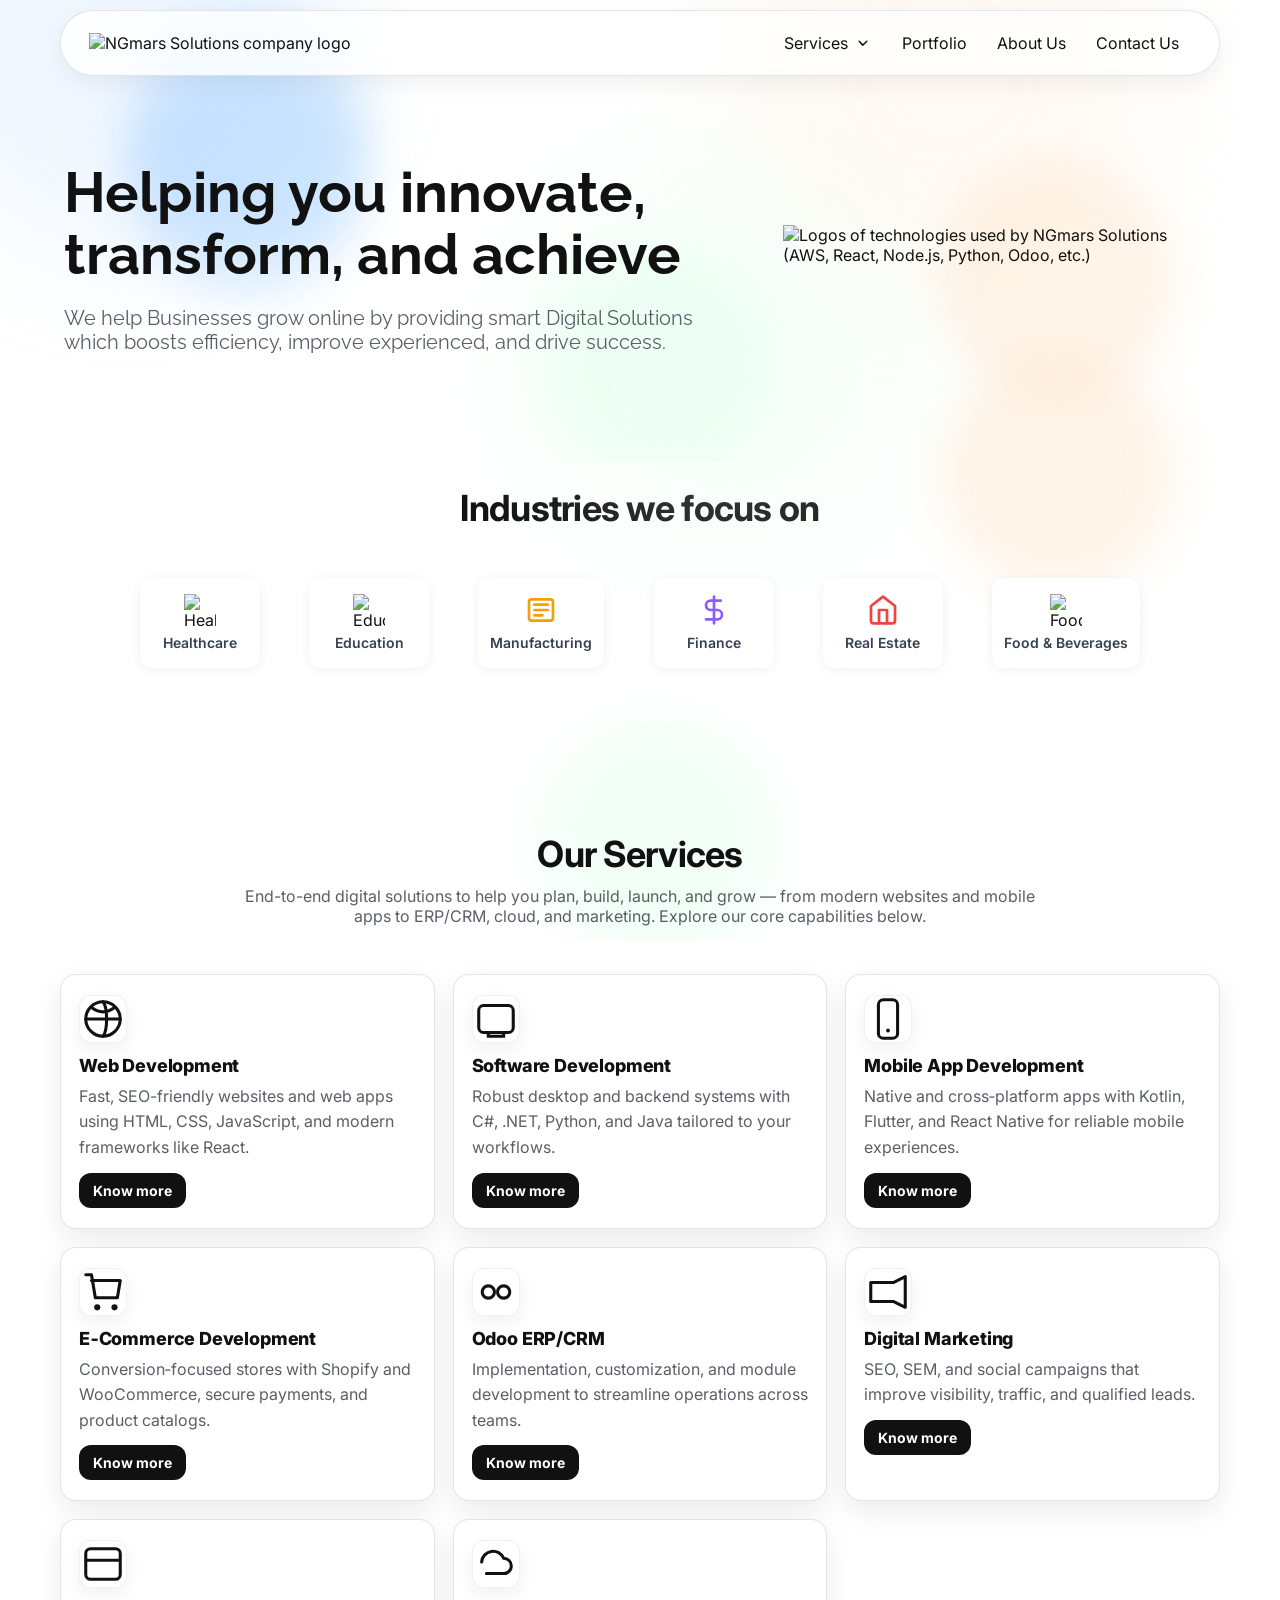
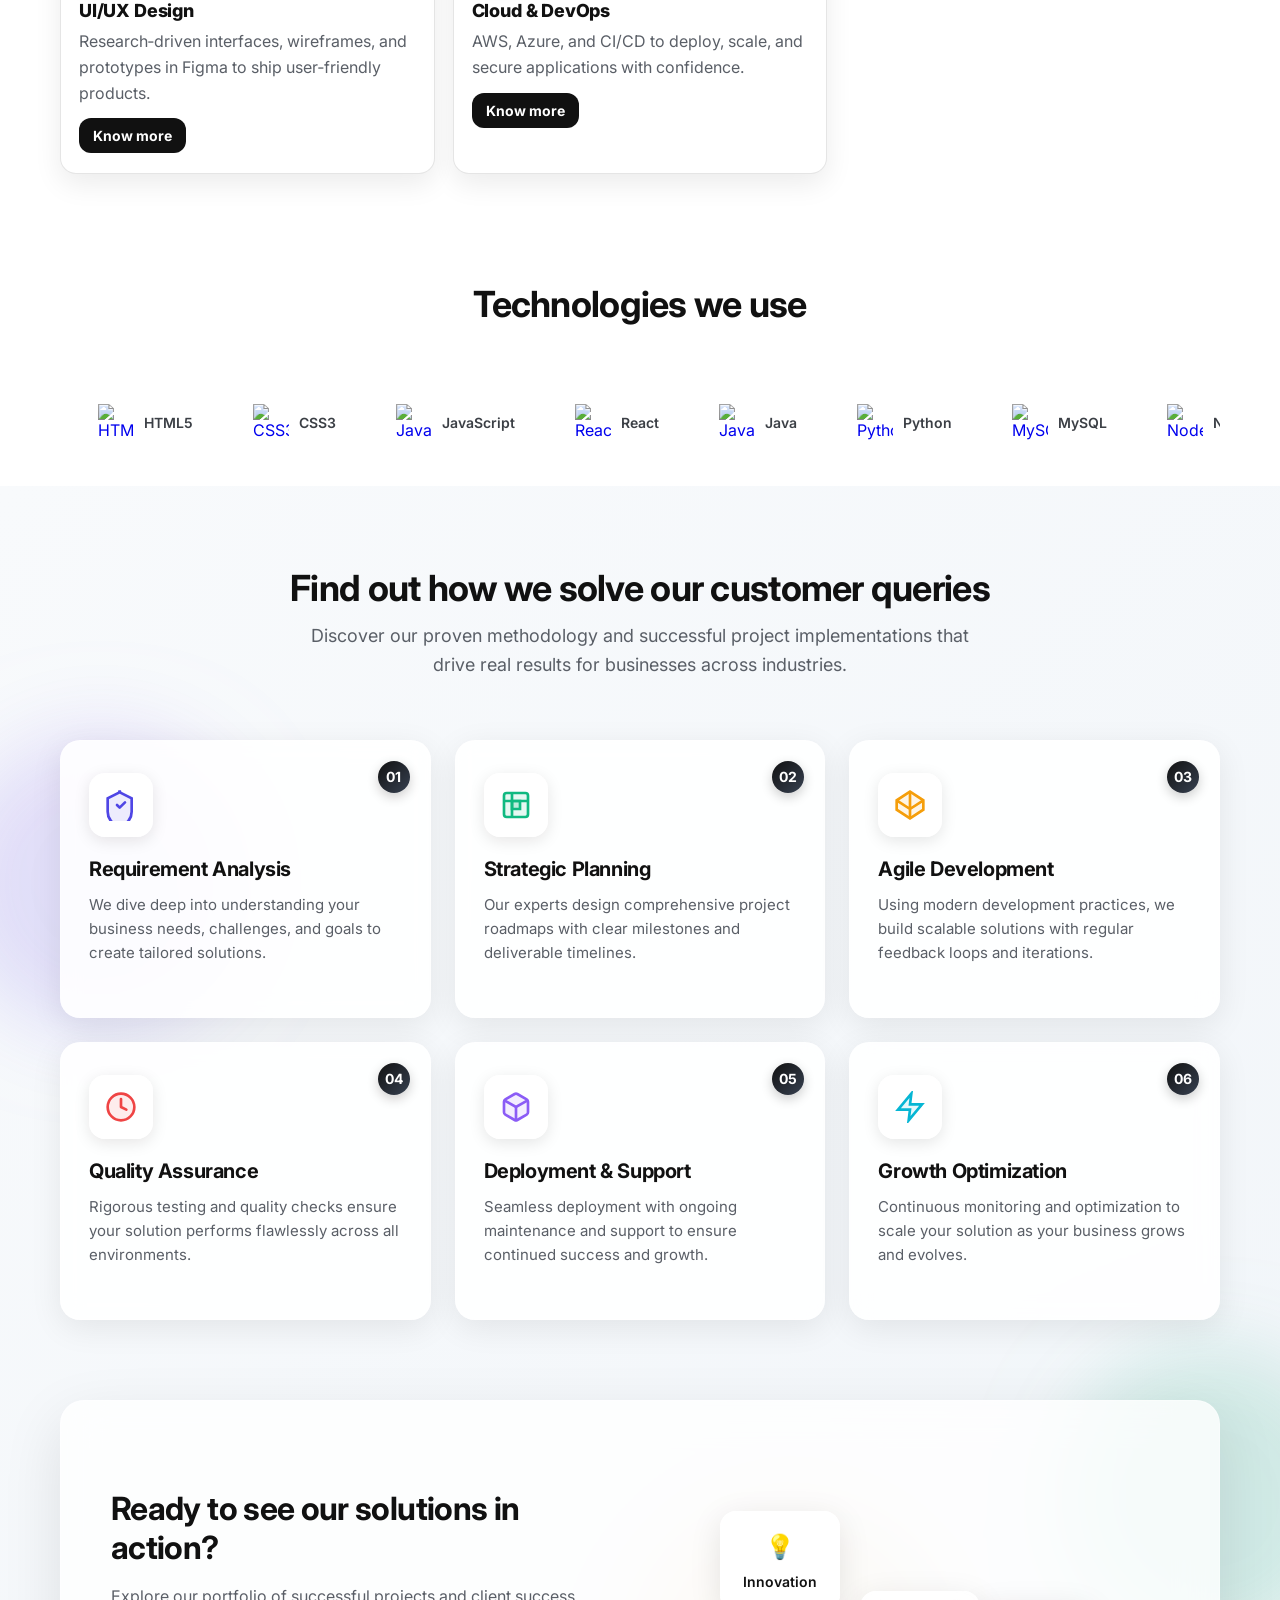
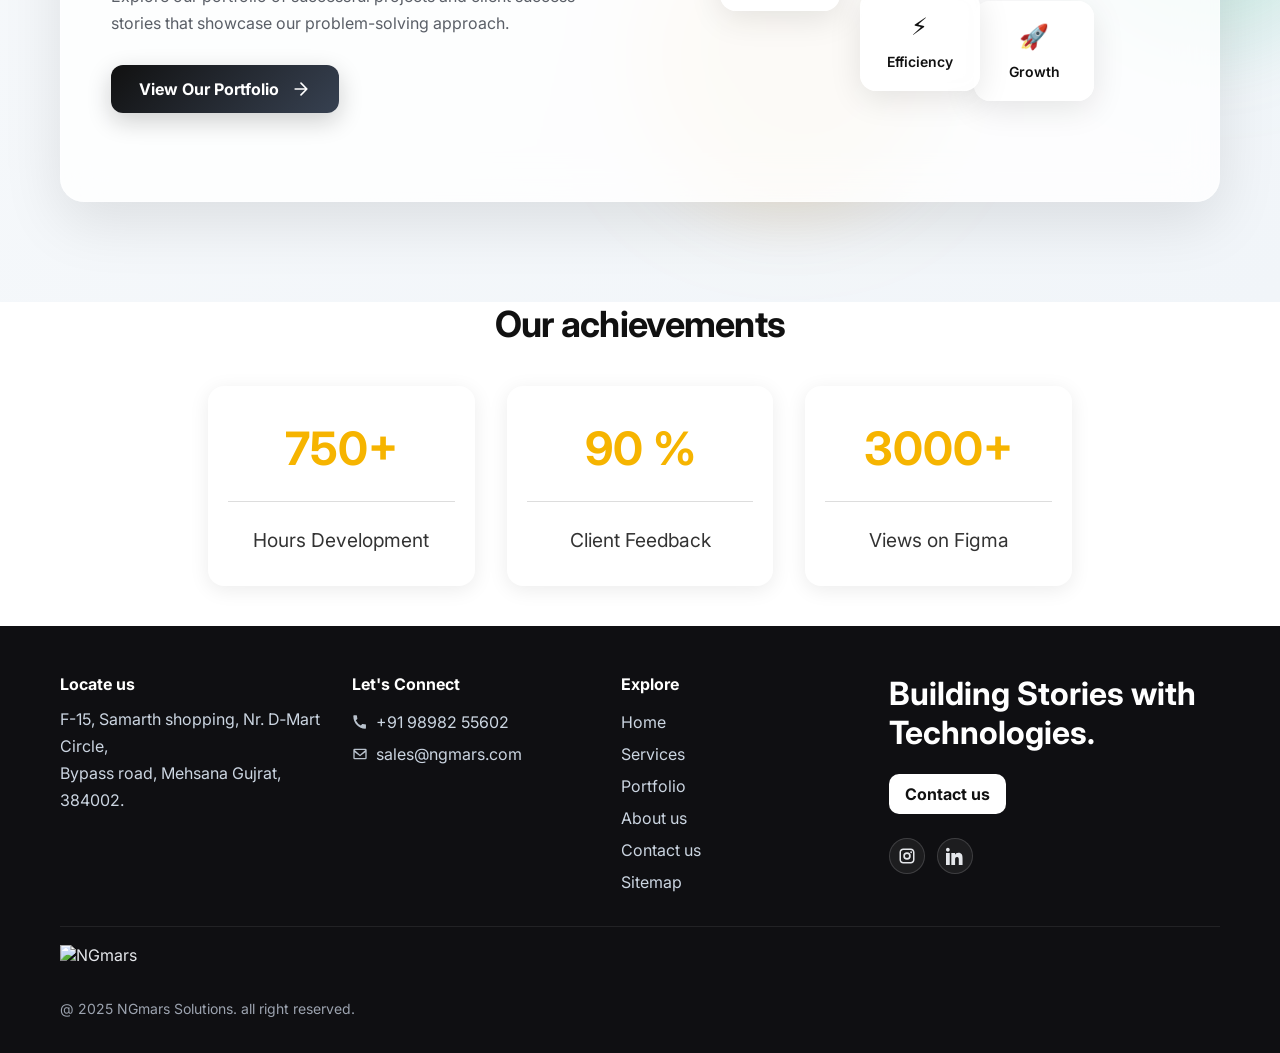
==== commit 578ca0e1: "feat: Implement new landing page with CSS and JS Co-authored-by: margenpatel21 <margenpatel21@gnu.ac" ====
--- a/index.html
+++ b/index.html
@@ -1,448 +1,825 @@
 <!DOCTYPE html>
 <html lang="en">
-<head>
-    <meta charset="UTF-8">
-    <meta name="viewport" content="width=device-width, initial-scale=1.0">
-    <title>Alex Designer - Creative UI/UX Designer & Web Developer</title>
-    <link rel="stylesheet" href="styles.css">
-    <link href="https://fonts.googleapis.com/css2?family=Inter:wght@300;400;500;600;700&family=Space+Grotesk:wght@300;400;500;600;700&display=swap" rel="stylesheet">
-    <link rel="stylesheet" href="https://cdnjs.cloudflare.com/ajax/libs/font-awesome/6.4.0/css/all.min.css">
-</head>
-<body>
-    <!-- Sticky Animated Navbar -->
-    <nav class="navbar">
-        <div class="nav-container">
-            <div class="nav-logo">
-                <span class="logo-text">Alex</span>
-                <span class="logo-dot">.</span>
-            </div>
-            <div class="nav-menu">
-                <a href="#home" class="nav-link active">Home</a>
-                <a href="#about" class="nav-link">About</a>
-                <a href="#skills" class="nav-link">Skills</a>
-                <a href="#projects" class="nav-link">Projects</a>
-                <a href="#testimonials" class="nav-link">Testimonials</a>
-                <a href="#contact" class="nav-link">Contact</a>
-            </div>
-            <div class="nav-toggle">
-                <span></span>
-                <span></span>
-                <span></span>
-            </div>
-        </div>
-    </nav>
-
-    <!-- Hero Section -->
-    <section id="home" class="hero">
-        <div class="particles-container"></div>
-        <div class="hero-content">
-            <div class="hero-text">
-                <h1 class="hero-title">
-                    <span class="title-line">Creative</span>
-                    <span class="title-line">UI/UX Designer</span>
-                    <span class="title-line">& Web Developer</span>
-                </h1>
-                <p class="hero-subtitle">Crafting digital experiences that blend creativity with functionality</p>
-                <div class="hero-buttons">
-                    <button class="btn-primary">View My Work</button>
-                    <button class="btn-secondary">Get In Touch</button>
+  <head>
+    <meta charset="UTF-8" />
+    <meta name="viewport" content="width=device-width, initial-scale=1.0" />
+    <title>NGmars Solutions | Web, Mobile, ERP/CRM, Cloud & Marketing</title>
+    <meta name="description" content="NGmars Solutions provides web, software, mobile apps, e-commerce, Odoo Solutions, ERP/CRM, cloud, UI/UX design, and digital marketing for business growth.">
+    <link rel="canonical" href="https://www.ngmars.com/" />
+    <meta name="keywords" content="NGmars Solutions, web development, mobile apps, Odoo ERP, CRM, cloud, DevOps, cybersecurity, digital marketing, SEO, Mehsana" />
+    <meta property="og:title" content="NGmars Solutions | Web, Software, Mobile, ERP/CRM, E-Commerce, Cloud & Marketing" />
+    <meta property="og:description" content="End‑to‑end technology services: websites, mobile apps, Odoo ERP/CRM, cloud & DevOps, cybersecurity, and digital marketing." />
+    <meta property="og:type" content="website" />
+    <meta property="og:url" content="https://www.ngmars.com/" />
+    <meta property="og:image" content="https://www.ngmars.com/ngmars_logo.png" />
+    <meta name="twitter:card" content="summary_large_image" />
+    <meta name="twitter:title" content="NGmars Solutions | Web, Mobile, ERP/CRM, Cloud & Marketing" />
+    <meta name="twitter:description" content="End‑to‑end technology services: websites, mobile apps, Odoo ERP/CRM, cloud & DevOps, cybersecurity, and digital marketing." />
+    <meta name="twitter:image" content="https://www.ngmars.com/ngmars_logo.png" />
+    <script type="application/ld+json">
+    {
+      "@context": "https://schema.org",
+      "@type": "Organization",
+      "name": "NGmars Solutions",
+      "url": "https://www.ngmars.com/",
+      "logo": "https://www.ngmars.com/ngmars_logo.png",
+      "email": "sales@ngmars.com",
+      "telephone": "+91 98982 55602",
+      "sameAs": [
+        "https://www.linkedin.com/company/ngmars/",
+        "https://www.instagram.com/ngmars_solutions?igsh=MTFkbjZhNDQ0emFtag=="
+      ]
+    }
+    </script>
+    <link rel="preconnect" href="https://fonts.googleapis.com" />
+    <link rel="preconnect" href="https://fonts.gstatic.com" crossorigin />
+    <link
+      href="https://fonts.googleapis.com/css2?family=Inter:wght@300;400;500;600;700&display=swap"
+      rel="stylesheet"
+    />
+    <link
+      href="https://fonts.googleapis.com/css2?family=Material+Symbols+Outlined"
+      rel="stylesheet"
+    />
+
+    <link rel="stylesheet" href="assets/css/styles.css" />
+    <link rel="icon" type="image/png" href="ng.png" />
+    <meta
+      name="description"
+      content="NGmars Solutions - IT Solutions, Software Development, Cloud, AI & more"
+    />
+  </head>
+  <body>
+    <div class="page-accents" aria-hidden="true">
+      <span class="pblob pb1"></span>
+      <span class="pblob pb2"></span>
+      <span class="pblob pb3"></span>
+    </div>
+    <header class="site-header">
+      <nav class="navbar" aria-label="Primary">
+        <a class="brand" href="#">
+          <img
+            src="ngmars_logo.png"
+            alt="NGmars Solutions company logo"
+            class="brand-logo"
+          />
+        </a>
+        <button
+          class="nav-toggle"
+          aria-expanded="false"
+          aria-controls="nav-menu"
+          aria-label="Toggle navigation"
+        >
+          <span class="bar"></span>
+          <span class="bar"></span>
+          <span class="bar"></span>
+        </button>
+        <ul id="nav-menu" class="nav-menu">
+          <li class="nav-item has-mega" aria-haspopup="true">
+            <a class="nav-link" aria-expanded="false" href="/services">
+              Services
+              <svg
+                class="chevron"
+                viewBox="0 0 24 24"
+                aria-hidden="true"
+                focusable="false"
+              >
+                <path
+                  d="M6.23 8.97a1 1 0 0 1 1.41 0L12 13.33l4.36-4.36a1 1 0 1 1 1.41 1.41l-5.07 5.07a1.5 1.5 0 0 1-2.12 0L6.23 10.38a1 1 0 0 1 0-1.41z"
+                />
+              </svg>
+            </button>
+            <div class="mega" aria-label="Services mega menu">
+              <aside
+                class="mega-sidebar"
+                role="tablist"
+                aria-orientation="vertical"
+              >
+                <button
+                  class="mega-cat active"
+                  role="tab"
+                  aria-selected="true"
+                  data-target="web"
+                >
+                  Web Development
+                </button>
+                <button
+                  class="mega-cat"
+                  role="tab"
+                  aria-selected="false"
+                  data-target="software"
+                >
+                  Software Development
+                </button>
+                <button
+                  class="mega-cat"
+                  role="tab"
+                  aria-selected="false"
+                  data-target="mobile"
+                >
+                  Mobile App Development
+                </button>
+                <button
+                  class="mega-cat"
+                  role="tab"
+                  aria-selected="false"
+                  data-target="ecommerce"
+                >
+                  E-Commerce
+                </button>
+                <button
+                  class="mega-cat"
+                  role="tab"
+                  aria-selected="false"
+                  data-target="odoo"
+                >
+                  Odoo Solutions
+                </button>
+                <button
+                  class="mega-cat"
+                  role="tab"
+                  aria-selected="false"
+                  data-target="marketing"
+                >
+                  Digital Marketing
+                </button>
+                <button
+                  class="mega-cat"
+                  role="tab"
+                  aria-selected="false"
+                  data-target="uiux"
+                >
+                  UI/UX Design
+                </button>
+                <button
+                  class="mega-cat"
+                  role="tab"
+                  aria-selected="false"
+                  data-target="cloud"
+                >
+                  Cloud Solutions
+                </button>
+              </aside>
+              <div class="mega-content">
+                <section
+                  class="mega-panel active"
+                  id="panel-web"
+                  role="tabpanel"
+                >
+                  <h4 class="mega-heading">Web Development</h4>
+                  <div class="stack-group">
+                    <h5>Frontend Stacks</h5>
+                    <div class="mega-links">
+                      <a href="#">HTML</a>
+                      <a href="#">CSS</a>
+                      <a href="#">JavaScript</a>
+                      <a href="#">ReactJS</a>
+                      <a href="#">NextJS</a>
+                      <a href="#">Bootstrap</a>
+                      <a href="#">Tailwind CSS</a>
+                      <a href="#">Responsive Design</a>
+                    </div>
+                  </div>
+                  <div class="stack-group">
+                    <h5>Backend Stacks</h5>
+                    <div class="mega-links">
+                      <a href="#">Python</a>
+                      <a href="#">Node.js</a>
+                      <a href="#">Express.js</a>
+                      <a href="#">PHP</a>
+                      <a href="#">REST APIs</a>
+                    </div>
+                  </div>
+                </section>
+                <section class="mega-panel" id="panel-software" role="tabpanel">
+                  <h4 class="mega-heading">Software Development</h4>
+                  <div class="mega-links">
+                    <a href="#">C#</a>
+                    <a href="#">.NET Framework</a>
+                    <a href="#">Python</a>
+                    <a href="#">Java</a>
+                    <a href="#">Electron JS</a>
+                    <a href="#">API Integration</a>
+                    <a href="#">Automation</a>
+                  </div>
+                </section>
+                <section class="mega-panel" id="panel-mobile" role="tabpanel">
+                  <h4 class="mega-heading">Mobile App Development</h4>
+                  <div class="mega-links">
+                    <a href="#">Mobile App Development</a>
+                    <a href="#">React Native Development</a>
+                    <a href="#">Flutter App Development</a>
+                    <a href="#">Hybrid Apps Development</a>
+                    <a href="#">Kotlin Development</a>
+                    <a href="#">iOS Apps Development</a>
+                  </div>
+                </section>
+                <section
+                  class="mega-panel"
+                  id="panel-ecommerce"
+                  role="tabpanel"
+                >
+                  <h4 class="mega-heading">E-Commerce</h4>
+                  <div class="mega-links">
+                    <a href="#">Custom Store Development</a>
+                    <a href="#">Shopify Development</a>
+                    <a href="#">WooCommerce Development</a>
+                    <a href="#">Magento Development</a>
+                    <a href="#">Payment Gateway Integration</a>
+                    <a href="#">Product Catalog Management</a>
+                    <a href="#">E-commerce Website Design</a>
+                    <a href="#">Odoo E-commerce</a>
+                  </div>
+                </section>
+                <section class="mega-panel" id="panel-odoo" role="tabpanel">
+                  <h4 class="mega-heading">Odoo Solutions</h4>
+                  <div class="mega-links">
+                    <a href="#">Odoo ERP</a>
+                    <a href="#">Odoo Website Builder</a>
+                    <a href="#">Custom Modules</a>
+                    <a href="#">CRM Setup</a>
+                    <a href="#">Inventory Management</a>
+                    <a href="#">HR Management</a>
+                    <a href="#">ERP Management</a>
+                  </div>
+                </section>
+                <section
+                  class="mega-panel"
+                  id="panel-marketing"
+                  role="tabpanel"
+                >
+                  <h4 class="mega-heading">Digital Marketing</h4>
+                  <div class="mega-links">
+                    <a href="#">SEO</a>
+                    <a href="#">SEM</a>
+                    <a href="#">Social Media Marketing</a>
+                    <a href="#">Email Campaigns</a>
+                    <a href="#">Content Writing</a>
+                    <a href="#">Content Creation</a>
+                    <a href="#">Google Analytics</a>
+                    <a href="#">PPC Ads</a>
+                    <a href="#">Visual Branding</a>
+                    <a href="#">Website Optimization</a>
+                  </div>
+                </section>
+                <section class="mega-panel" id="panel-uiux" role="tabpanel">
+                  <h4 class="mega-heading">UI/UX Design</h4>
+                  <div class="mega-links">
+                    <a href="#">Wireframing</a>
+                    <a href="#">Prototyping</a>
+                    <a href="#">User Research</a>
+                    <a href="#">Interaction Design</a>
+                    <a href="#">User Flow Mapping</a>
+                    <a href="#">Visual & Graphic Design</a>
+                  </div>
+                </section>
+                <section class="mega-panel" id="panel-cloud" role="tabpanel">
+                  <h4 class="mega-heading">Cloud Solutions</h4>
+                  <div class="mega-links">
+                    <a href="#">AWS</a>
+                    <a href="#">Microsoft Azure</a>
+                    <a href="#">Firebase</a>
+                    <a href="#">Google Cloud</a>
+                    <a href="#">Cloud Storage</a>
+                    <a href="#">Kubernetes</a>
+                    <a href="#">Docker</a>
+                  </div>
+                </section>
+              </div>
+            </div>
+          </li>
+          <li class="nav-item">
+            <a class="nav-link" href="/portfolio">Portfolio</a>
+          </li>
+          <li class="nav-item">
+            <a class="nav-link" href="about.html">About Us</a>
+          </li>
+          <li class="nav-item">
+            <a class="nav-link" href="contact.html">Contact Us</a>
+          </li>
+        </ul>
+      </nav>
+
+      <!-- Mobile full-screen overlay nav -->
+      <div class="nav-overlay" id="nav-overlay" aria-hidden="true">
+        <button
+          class="nav-overlay-close"
+          id="nav-overlay-close"
+          aria-label="Close"
+        >
+          ×
+        </button>
+
+        <ul class="nav-overlay-menu">
+          <li><a class="nav-overlay-item" href="services.html">Services</a></li>
+          <li><a class="nav-overlay-item" href="/portfolio">Portfolio</a></li>
+          <li><a class="nav-overlay-item" href="about.html">About Us</a></li>
+          <li><a class="nav-overlay-item" href="contact.html">Contact Us</a></li>
+        </ul>
+
+        <!-- Animated circles background -->
+        <div class="nav-overlay-bg">
+          <ul class="circles">
+            <li></li>
+            <li></li>
+            <li></li>
+            <li></li>
+            <li></li>
+            <li></li>
+            <li></li>
+            <li></li>
+            <li></li>
+            <li></li>
+          </ul>
+        </div>
+      </div>
+
+      <section class="hero" id="home">
+        <div class="hero-blobs" aria-hidden="true">
+          <span class="blob b1"></span>
+          <span class="blob b2"></span>
+          <span class="blob b3"></span>
+        </div>
+        <div class="hero-container">
+          <div class="hero-grid">
+            <div class="hero-left">
+              <h1 class="hero-title">
+                Helping you innovate, transform, and achieve
+              </h1>
+              <p class="hero-subtitle">
+                We help Businesses grow online by providing smart Digital Solutions 
+                which boosts efficiency, improve experienced, and drive success.
+              </p>
+            </div>
+            <div class="hero-right" aria-hidden="true">
+              <img
+                src="logos2.png"
+                alt="Logos of technologies used by NGmars Solutions (AWS, React, Node.js, Python, Odoo, etc.)"
+                class="hero-illustration"
+              />
+            </div>
+          </div>
+        </div>
+      </section>
+    </header>
+
+    <!-- Industries Section -->
+    <section class="industries" id="industries">
+      <div class="container">
+        <div class="section-header">
+          <h2 class="section-title">Industries we focus on</h2>
+        </div>
+        <div class="industries-grid">
+          <div class="industry-item">
+            <div class="industry-icon">
+              <img
+                src="healthcare.png"
+                alt="Healthcare software solutions by NGmars Solutions"
+                style="width: 100%; height: 100%; object-fit: contain"
+              />
+            </div>
+            <h3 class="industry-name">Healthcare</h3>
+          </div>
+          <div class="industry-item">
+            <div class="industry-icon">
+              <img
+                src="education.jpg"
+                alt="Education technology services — LMS, portals, analytics"
+                style="width: 100%; height: 100%; object-fit: contain"
+              />
+            </div>
+            <h3 class="industry-name">Education</h3>
+          </div>
+          <div class="industry-item">
+            <div class="industry-icon">
+              <svg
+                viewBox="0 0 24 24"
+                fill="none"
+                xmlns="http://www.w3.org/2000/svg"
+              >
+                <rect
+                  x="3"
+                  y="4"
+                  width="18"
+                  height="16"
+                  rx="2"
+                  stroke="#F59E0B"
+                  stroke-width="2"
+                  fill="none"
+                />
+                <path
+                  d="M7 8h10M7 12h10M7 16h6"
+                  stroke="#F59E0B"
+                  stroke-width="2"
+                  stroke-linecap="round"
+                />
+              </svg>
+            </div>
+            <h3 class="industry-name">Manufacturing</h3>
+          </div>
+          <div class="industry-item">
+            <div class="industry-icon">
+              <svg
+                viewBox="0 0 24 24"
+                fill="none"
+                xmlns="http://www.w3.org/2000/svg"
+              >
+                <path
+                  d="M12 2v20M17 5H9.5a3.5 3.5 0 0 0 0 7h5a3.5 3.5 0 0 1 0 7H6"
+                  stroke="#8B5CF6"
+                  stroke-width="2"
+                  stroke-linecap="round"
+                  stroke-linejoin="round"
+                />
+              </svg>
+            </div>
+            <h3 class="industry-name">Finance</h3>
+          </div>
+          <div class="industry-item">
+            <div class="industry-icon">
+              <svg
+                viewBox="0 0 24 24"
+                fill="none"
+                xmlns="http://www.w3.org/2000/svg"
+              >
+                <path
+                  d="M3 9l9-7 9 7v11a2 2 0 0 1-2 2H5a2 2 0 0 1-2-2z"
+                  stroke="#EF4444"
+                  stroke-width="2"
+                  stroke-linecap="round"
+                  stroke-linejoin="round"
+                />
+                <polyline
+                  points="9,22 9,12 15,12 15,22"
+                  stroke="#EF4444"
+                  stroke-width="2"
+                  stroke-linecap="round"
+                  stroke-linejoin="round"
+                />
+              </svg>
+            </div>
+            <h3 class="industry-name">Real Estate</h3>
+          </div>
+          <div class="industry-item">
+            <div class="industry-icon">
+              <img
+                src="food.png"
+                alt="Food & Beverages digital solutions — ordering, CRM, automation"
+                style="width: 100%; height: 100%; object-fit: contain"
+              />
+            </div>
+            <h3 class="industry-name">Food & Beverages</h3>
+          </div>
+        </div>
+      </div>
+    </section>
+    
+    <!-- Services Section (SEO-friendly) -->
+    <section class="services-home" id="services-home">
+      <div class="container">
+        <div class="section-header">
+          <h2 class="section-title">Our Services</h2>
+          <p class="section-subtitle" aria-label="Services overview">
+            End-to-end digital solutions to help you plan, build, launch, and grow — from modern websites and mobile apps to ERP/CRM, cloud, and marketing. Explore our core capabilities below.
+          </p>
+        </div>
+        <div class="services-grid" role="list">
+          <!-- Web Development -->
+          <article class="service-card" role="listitem">
+            <div class="service-icon" aria-hidden="true">
+              <svg viewBox="0 0 24 24" fill="none" xmlns="http://www.w3.org/2000/svg"><circle cx="12" cy="12" r="9" stroke="#111111" stroke-width="1.6" /><path d="M3 12h18M12 3c2.5 3 2.5 15 0 18M6 6c4 3 8 3 12 0" stroke="#111111" stroke-width="1.6" stroke-linecap="round"/></svg>
+            </div>
+            <h3 class="service-title">Web Development</h3>
+            <p class="service-desc">Fast, SEO-friendly websites and web apps using HTML, CSS, JavaScript, and modern frameworks like React.</p>
+            <a class="service-btn" href="services.html" aria-label="Learn more about Web Development">Know more</a>
+          </article>
+
+          <!-- Software Development -->
+          <article class="service-card" role="listitem">
+            <div class="service-icon" aria-hidden="true">
+              <svg viewBox="0 0 24 24" fill="none" xmlns="http://www.w3.org/2000/svg"><rect x="3" y="5" width="18" height="14" rx="2.5" stroke="#111111" stroke-width="1.6"/><path d="M8 19v2h8v-2" stroke="#111111" stroke-width="1.6" stroke-linecap="round"/></svg>
+            </div>
+            <h3 class="service-title">Software Development</h3>
+            <p class="service-desc">Robust desktop and backend systems with C#, .NET, Python, and Java tailored to your workflows.</p>
+            <a class="service-btn" href="services.html" aria-label="Learn more about Software Development">Know more</a>
+          </article>
+
+          <!-- Mobile App Development -->
+          <article class="service-card" role="listitem">
+            <div class="service-icon" aria-hidden="true">
+              <svg viewBox="0 0 24 24" fill="none" xmlns="http://www.w3.org/2000/svg"><rect x="7" y="2" width="10" height="20" rx="2.5" stroke="#111111" stroke-width="1.6"/><circle cx="12" cy="18" r="1" fill="#111111"/></svg>
+            </div>
+            <h3 class="service-title">Mobile App Development</h3>
+            <p class="service-desc">Native and cross‑platform apps with Kotlin, Flutter, and React Native for reliable mobile experiences.</p>
+            <a class="service-btn" href="services.html" aria-label="Learn more about Mobile App Development">Know more</a>
+          </article>
+
+          <!-- E‑Commerce -->
+          <article class="service-card" role="listitem">
+            <div class="service-icon" aria-hidden="true">
+              <svg viewBox="0 0 24 24" fill="none" xmlns="http://www.w3.org/2000/svg"><path d="M6 6h15l-1.5 9H8L6 3H3" stroke="#111111" stroke-width="1.6" stroke-linecap="round" stroke-linejoin="round"/><circle cx="9" cy="20" r="1.6" fill="#111111"/><circle cx="18" cy="20" r="1.6" fill="#111111"/></svg>
+            </div>
+            <h3 class="service-title">E‑Commerce Development</h3>
+            <p class="service-desc">Conversion‑focused stores with Shopify and WooCommerce, secure payments, and product catalogs.</p>
+            <a class="service-btn" href="services.html" aria-label="Learn more about E‑Commerce Development">Know more</a>
+          </article>
+
+          <!-- Odoo Solutions -->
+          <article class="service-card" role="listitem">
+            <div class="service-icon" aria-hidden="true">
+              <svg viewBox="0 0 24 24" fill="none" xmlns="http://www.w3.org/2000/svg"><circle cx="8" cy="12" r="3.2" stroke="#111111" stroke-width="1.6"/><circle cx="16" cy="12" r="3.2" stroke="#111111" stroke-width="1.6"/></svg>
+            </div>
+            <h3 class="service-title">Odoo ERP/CRM</h3>
+            <p class="service-desc">Implementation, customization, and module development to streamline operations across teams.</p>
+            <a class="service-btn" href="services.html" aria-label="Learn more about Odoo ERP and CRM">Know more</a>
+          </article>
+
+          <!-- Digital Marketing -->
+          <article class="service-card" role="listitem">
+            <div class="service-icon" aria-hidden="true">
+              <svg viewBox="0 0 24 24" fill="none" xmlns="http://www.w3.org/2000/svg"><path d="M3 7h12l6-3v16l-6-3H3V7z" stroke="#111111" stroke-width="1.6" stroke-linejoin="round"/></svg>
+            </div>
+            <h3 class="service-title">Digital Marketing</h3>
+            <p class="service-desc">SEO, SEM, and social campaigns that improve visibility, traffic, and qualified leads.</p>
+            <a class="service-btn" href="services.html" aria-label="Learn more about Digital Marketing">Know more</a>
+          </article>
+
+          <!-- UI/UX Design -->
+          <article class="service-card" role="listitem">
+            <div class="service-icon" aria-hidden="true">
+              <svg viewBox="0 0 24 24" fill="none" xmlns="http://www.w3.org/2000/svg"><rect x="3" y="4" width="18" height="16" rx="2.5" stroke="#111111" stroke-width="1.6"/><path d="M3 10h18" stroke="#111111" stroke-width="1.6"/></svg>
+            </div>
+            <h3 class="service-title">UI/UX Design</h3>
+            <p class="service-desc">Research‑driven interfaces, wireframes, and prototypes in Figma to ship user‑friendly products.</p>
+            <a class="service-btn" href="services.html" aria-label="Learn more about UI and UX Design">Know more</a>
+          </article>
+
+          <!-- Cloud Solutions -->
+          <article class="service-card" role="listitem">
+            <div class="service-icon" aria-hidden="true">
+              <svg viewBox="0 0 24 24" fill="none" xmlns="http://www.w3.org/2000/svg"><path d="M7 17h9a4 4 0 0 0 0-8 6 6 0 0 0-11.5 2" stroke="#111111" stroke-width="1.6" stroke-linecap="round"/></svg>
+            </div>
+            <h3 class="service-title">Cloud & DevOps</h3>
+            <p class="service-desc">AWS, Azure, and CI/CD to deploy, scale, and secure applications with confidence.</p>
+            <a class="service-btn" href="services.html" aria-label="Learn more about Cloud and DevOps">Know more</a>
+          </article>
+        </div>
+      </div>
+    </section>
+
+    <!-- Tech Stack (Auto-scrolling logos) -->
+    <section class="tech-stack" id="tech">
+      <div class="container">
+        <div class="section-header">
+          <h2 class="section-title">Technologies we use</h2>
+        </div>
+        <div class="tech-marquee" aria-label="Technology logos">
+          <div class="marquee-track">
+            <!-- Set 1 -->
+            <a class="tech" href="#" aria-label="HTML5"><img src="https://cdn.jsdelivr.net/gh/devicons/devicon/icons/html5/html5-original.svg" alt="HTML5 logo" /><span>HTML5</span></a>
+            <a class="tech" href="#" aria-label="CSS3"><img src="https://cdn.jsdelivr.net/gh/devicons/devicon/icons/css3/css3-original.svg" alt="CSS3 logo" /><span>CSS3</span></a>
+            <a class="tech" href="#" aria-label="JavaScript"><img src="https://cdn.jsdelivr.net/gh/devicons/devicon/icons/javascript/javascript-original.svg" alt="JavaScript logo" /><span>JavaScript</span></a>
+            <a class="tech" href="#" aria-label="React"><img src="https://cdn.jsdelivr.net/gh/devicons/devicon/icons/react/react-original.svg" alt="React logo" /><span>React</span></a>
+            <a class="tech" href="#" aria-label="Java"><img src="https://cdn.jsdelivr.net/gh/devicons/devicon/icons/java/java-original.svg" alt="Java logo" /><span>Java</span></a>
+            <a class="tech" href="#" aria-label="Python"><img src="https://cdn.jsdelivr.net/gh/devicons/devicon/icons/python/python-original.svg" alt="Python logo" /><span>Python</span></a>
+            <a class="tech" href="#" aria-label="MySQL"><img src="https://cdn.jsdelivr.net/gh/devicons/devicon/icons/mysql/mysql-original.svg" alt="MySQL logo" /><span>MySQL</span></a>
+            <a class="tech" href="#" aria-label="Node.js"><img src="https://cdn.jsdelivr.net/gh/devicons/devicon/icons/nodejs/nodejs-original.svg" alt="Node.js logo" /><span>Node.js</span></a>
+            <a class="tech" href="#" aria-label="C Sharp"><img src="https://cdn.jsdelivr.net/gh/devicons/devicon/icons/csharp/csharp-original.svg" alt="C# logo" /><span>C#</span></a>
+            <a class="tech" href="#" aria-label="Kotlin"><img src="https://cdn.jsdelivr.net/gh/devicons/devicon/icons/kotlin/kotlin-original.svg" alt="Kotlin logo" /><span>Kotlin</span></a>
+            <a class="tech" href="#" aria-label="Flutter"><img src="https://cdn.jsdelivr.net/gh/devicons/devicon/icons/flutter/flutter-original.svg" alt="Flutter logo" /><span>Flutter</span></a>
+            <a class="tech" href="#" aria-label="Shopify"><img src="https://cdn.jsdelivr.net/gh/devicons/devicon/icons/shopify/shopify-original.svg" alt="Shopify logo" /><span>Shopify</span></a>
+            <a class="tech" href="#" aria-label="WordPress"><img src="https://cdn.jsdelivr.net/gh/devicons/devicon/icons/wordpress/wordpress-original.svg" alt="WordPress logo" /><span>WordPress</span></a>
+            <a class="tech" href="#" aria-label="Odoo"><img src="https://cdn.simpleicons.org/odoo/714B67" alt="Odoo logo" /><span>Odoo</span></a>
+            <a class="tech" href="#" aria-label="Figma"><img src="https://cdn.jsdelivr.net/gh/devicons/devicon/icons/figma/figma-original.svg" alt="Figma logo" /><span>Figma</span></a>
+            <a class="tech" href="#" aria-label="Adobe XD"><img src="https://cdn.jsdelivr.net/gh/devicons/devicon/icons/xd/xd-plain.svg" alt="Adobe XD logo" /><span>Adobe XD</span></a>
+            <a class="tech" href="#" aria-label="Adobe Photoshop"><img src="https://cdn.jsdelivr.net/gh/devicons/devicon/icons/photoshop/photoshop-plain.svg" alt="Adobe Photoshop logo" /><span>Photoshop</span></a>
+
+            <!-- Set 2 (duplicate for seamless loop) -->
+            <a class="tech" href="#" aria-label="HTML5"><img src="https://cdn.jsdelivr.net/gh/devicons/devicon/icons/html5/html5-original.svg" alt="HTML5 logo" /><span>HTML5</span></a>
+            <a class="tech" href="#" aria-label="CSS3"><img src="https://cdn.jsdelivr.net/gh/devicons/devicon/icons/css3/css3-original.svg" alt="CSS3 logo" /><span>CSS3</span></a>
+            <a class="tech" href="#" aria-label="JavaScript"><img src="https://cdn.jsdelivr.net/gh/devicons/devicon/icons/javascript/javascript-original.svg" alt="JavaScript logo" /><span>JavaScript</span></a>
+            <a class="tech" href="#" aria-label="React"><img src="https://cdn.jsdelivr.net/gh/devicons/devicon/icons/react/react-original.svg" alt="React logo" /><span>React</span></a>
+            <a class="tech" href="#" aria-label="Java"><img src="https://cdn.jsdelivr.net/gh/devicons/devicon/icons/java/java-original.svg" alt="Java logo" /><span>Java</span></a>
+            <a class="tech" href="#" aria-label="Python"><img src="https://cdn.jsdelivr.net/gh/devicons/devicon/icons/python/python-original.svg" alt="Python logo" /><span>Python</span></a>
+            <a class="tech" href="#" aria-label="MySQL"><img src="https://cdn.jsdelivr.net/gh/devicons/devicon/icons/mysql/mysql-original.svg" alt="MySQL logo" /><span>MySQL</span></a>
+            <a class="tech" href="#" aria-label="Node.js"><img src="https://cdn.jsdelivr.net/gh/devicons/devicon/icons/nodejs/nodejs-original.svg" alt="Node.js logo" /><span>Node.js</span></a>
+            <a class="tech" href="#" aria-label="C Sharp"><img src="https://cdn.jsdelivr.net/gh/devicons/devicon/icons/csharp/csharp-original.svg" alt="C# logo" /><span>C#</span></a>
+            <a class="tech" href="#" aria-label="Kotlin"><img src="https://cdn.jsdelivr.net/gh/devicons/devicon/icons/kotlin/kotlin-original.svg" alt="Kotlin logo" /><span>Kotlin</span></a>
+            <a class="tech" href="#" aria-label="Flutter"><img src="https://cdn.jsdelivr.net/gh/devicons/devicon/icons/flutter/flutter-original.svg" alt="Flutter logo" /><span>Flutter</span></a>
+            <a class="tech" href="#" aria-label="Shopify"><img src="https://cdn.jsdelivr.net/gh/devicons/devicon/icons/shopify/shopify-original.svg" alt="Shopify logo" /><span>Shopify</span></a>
+            <a class="tech" href="#" aria-label="WordPress"><img src="https://cdn.jsdelivr.net/gh/devicons/devicon/icons/wordpress/wordpress-original.svg" alt="WordPress logo" /><span>WordPress</span></a>
+            <a class="tech" href="#" aria-label="Odoo"><img src="https://cdn.simpleicons.org/odoo/714B67" alt="Odoo logo" /><span>Odoo</span></a>
+            <a class="tech" href="#" aria-label="Figma"><img src="https://cdn.jsdelivr.net/gh/devicons/devicon/icons/figma/figma-original.svg" alt="Figma logo" /><span>Figma</span></a>
+            <a class="tech" href="#" aria-label="Adobe XD"><img src="https://cdn.jsdelivr.net/gh/devicons/devicon/icons/xd/xd-plain.svg" alt="Adobe XD logo" /><span>Adobe XD</span></a>
+            <a class="tech" href="#" aria-label="Adobe Photoshop"><img src="https://cdn.jsdelivr.net/gh/devicons/devicon/icons/photoshop/photoshop-plain.svg" alt="Adobe Photoshop logo" /><span>Photoshop</span></a>
+          </div>
+        </div>
+      </div>
+    </section>
+
+    <!-- NEW: Customer Solutions Section -->
+    <section class="customer-solutions" id="customer-solutions">
+      <div class="solutions-bg-blobs" aria-hidden="true">
+        <span class="solutions-blob sb1"></span>
+        <span class="solutions-blob sb2"></span>
+        <span class="solutions-blob sb3"></span>
+      </div>
+      <div class="container">
+        <div class="section-header">
+          <h2 class="section-title">Find out how we solve our customer queries</h2>
+          <p class="section-subtitle">
+            Discover our proven methodology and successful project implementations that drive real results for businesses across industries.
+          </p>
+        </div>
+        
+        <div class="solutions-content">
+          <div class="solutions-grid">
+            <!-- Solution Process Cards -->
+            <div class="solution-card" data-aos="fade-up" data-aos-delay="100">
+              <div class="solution-icon">
+                <svg viewBox="0 0 24 24" fill="none" xmlns="http://www.w3.org/2000/svg">
+                  <path d="M12 2L2 7v10c0 5.55 3.84 9.74 9 11 5.16-1.26 9-5.45 9-11V7l-10-5z" stroke="#4F46E5" stroke-width="2" fill="rgba(79, 70, 229, 0.1)"/>
+                  <path d="M9 12l2 2 4-4" stroke="#4F46E5" stroke-width="2" stroke-linecap="round" stroke-linejoin="round"/>
+                </svg>
+              </div>
+              <h3 class="solution-title">Requirement Analysis</h3>
+              <p class="solution-desc">We dive deep into understanding your business needs, challenges, and goals to create tailored solutions.</p>
+              <div class="solution-number">01</div>
+            </div>
+
+            <div class="solution-card" data-aos="fade-up" data-aos-delay="200">
+              <div class="solution-icon">
+                <svg viewBox="0 0 24 24" fill="none" xmlns="http://www.w3.org/2000/svg">
+                  <rect x="3" y="3" width="18" height="18" rx="2" stroke="#10B981" stroke-width="2" fill="rgba(16, 185, 129, 0.1)"/>
+                  <path d="M9 9h6v6H9z" stroke="#10B981" stroke-width="2" fill="rgba(16, 185, 129, 0.2)"/>
+                  <path d="M3 9h18M9 3v18" stroke="#10B981" stroke-width="2"/>
+                </svg>
+              </div>
+              <h3 class="solution-title">Strategic Planning</h3>
+              <p class="solution-desc">Our experts design comprehensive project roadmaps with clear milestones and deliverable timelines.</p>
+              <div class="solution-number">02</div>
+            </div>
+
+            <div class="solution-card" data-aos="fade-up" data-aos-delay="300">
+              <div class="solution-icon">
+                <svg viewBox="0 0 24 24" fill="none" xmlns="http://www.w3.org/2000/svg">
+                  <path d="M12 2L22 8.5v7L12 22 2 15.5v-7L12 2z" stroke="#F59E0B" stroke-width="2" fill="rgba(245, 158, 11, 0.1)"/>
+                  <path d="M12 2v20M2 8.5l10 6.5 10-6.5" stroke="#F59E0B" stroke-width="2"/>
+                </svg>
+              </div>
+              <h3 class="solution-title">Agile Development</h3>
+              <p class="solution-desc">Using modern development practices, we build scalable solutions with regular feedback loops and iterations.</p>
+              <div class="solution-number">03</div>
+            </div>
+
+            <div class="solution-card" data-aos="fade-up" data-aos-delay="400">
+              <div class="solution-icon">
+                <svg viewBox="0 0 24 24" fill="none" xmlns="http://www.w3.org/2000/svg">
+                  <circle cx="12" cy="12" r="10" stroke="#EF4444" stroke-width="2" fill="rgba(239, 68, 68, 0.1)"/>
+                  <path d="M12 6v6l4 2" stroke="#EF4444" stroke-width="2" stroke-linecap="round" stroke-linejoin="round"/>
+                </svg>
+              </div>
+              <h3 class="solution-title">Quality Assurance</h3>
+              <p class="solution-desc">Rigorous testing and quality checks ensure your solution performs flawlessly across all environments.</p>
+              <div class="solution-number">04</div>
+            </div>
+
+            <div class="solution-card" data-aos="fade-up" data-aos-delay="500">
+              <div class="solution-icon">
+                <svg viewBox="0 0 24 24" fill="none" xmlns="http://www.w3.org/2000/svg">
+                  <path d="M21 16V8a2 2 0 0 0-1-1.73l-7-4a2 2 0 0 0-2 0l-7 4A2 2 0 0 0 3 8v8a2 2 0 0 0 1 1.73l7 4a2 2 0 0 0 2 0l7-4A2 2 0 0 0 21 16z" stroke="#8B5CF6" stroke-width="2" fill="rgba(139, 92, 246, 0.1)"/>
+                  <polyline points="3.27,6.96 12,12.01 20.73,6.96" stroke="#8B5CF6" stroke-width="2"/>
+                  <line x1="12" y1="22.08" x2="12" y2="12" stroke="#8B5CF6" stroke-width="2"/>
+                </svg>
+              </div>
+              <h3 class="solution-title">Deployment & Support</h3>
+              <p class="solution-desc">Seamless deployment with ongoing maintenance and support to ensure continued success and growth.</p>
+              <div class="solution-number">05</div>
+            </div>
+
+            <div class="solution-card" data-aos="fade-up" data-aos-delay="600">
+              <div class="solution-icon">
+                <svg viewBox="0 0 24 24" fill="none" xmlns="http://www.w3.org/2000/svg">
+                  <path d="M13 2L3 14h9l-1 8 10-12h-9l1-8z" stroke="#06B6D4" stroke-width="2" fill="rgba(6, 182, 212, 0.1)"/>
+                </svg>
+              </div>
+              <h3 class="solution-title">Growth Optimization</h3>
+              <p class="solution-desc">Continuous monitoring and optimization to scale your solution as your business grows and evolves.</p>
+              <div class="solution-number">06</div>
+            </div>
+          </div>
+
+          <!-- CTA Section -->
+          <div class="solutions-cta" data-aos="fade-up" data-aos-delay="700">
+            <div class="cta-content">
+              <h3>Ready to see our solutions in action?</h3>
+              <p>Explore our portfolio of successful projects and client success stories that showcase our problem-solving approach.</p>
+              <a href="/portfolio" class="cta-button">
+                <span>View Our Portfolio</span>
+                <svg viewBox="0 0 24 24" fill="none" xmlns="http://www.w3.org/2000/svg">
+                  <path d="M5 12h14M12 5l7 7-7 7" stroke="currentColor" stroke-width="2" stroke-linecap="round" stroke-linejoin="round"/>
+                </svg>
+              </a>
+            </div>
+            <div class="cta-visual">
+              <div class="floating-elements">
+                <div class="floating-card card-1">
+                  <div class="card-icon">💡</div>
+                  <div class="card-text">Innovation</div>
                 </div>
-            </div>
-            <div class="hero-visual">
-                <div class="floating-card card-1"></div>
-                <div class="floating-card card-2"></div>
-                <div class="floating-card card-3"></div>
-            </div>
-        </div>
-        <div class="scroll-indicator">
-            <div class="mouse">
-                <div class="wheel"></div>
-            </div>
-            <span>Scroll down</span>
-        </div>
+                <div class="floating-card card-2">
+                  <div class="card-icon">🚀</div>
+                  <div class="card-text">Growth</div>
+                </div>
+                <div class="floating-card card-3">
+                  <div class="card-icon">⚡</div>
+                  <div class="card-text">Efficiency</div>
+                </div>
+              </div>
+            </div>
+          </div>
+        </div>
+      </div>
     </section>
-
-    <!-- About Me Section -->
-    <section id="about" class="about">
-        <div class="container">
-            <div class="section-header">
-                <h2 class="section-title">About Me</h2>
-                <p class="section-subtitle">Passionate about creating meaningful digital experiences</p>
-            </div>
-            <div class="about-content">
-                <div class="about-image">
-                    <div class="image-container">
-                        <div class="profile-image"></div>
-                        <div class="floating-elements">
-                            <div class="floating-icon icon-1"><i class="fas fa-palette"></i></div>
-                            <div class="floating-icon icon-2"><i class="fas fa-code"></i></div>
-                            <div class="floating-icon icon-3"><i class="fas fa-mobile-alt"></i></div>
-                        </div>
-                    </div>
-                </div>
-                <div class="about-text">
-                    <div class="text-block">
-                        <h3>Design Philosophy</h3>
-                        <p>I believe great design is invisible. It seamlessly guides users through their journey while creating emotional connections that last.</p>
-                    </div>
-                    <div class="text-block">
-                        <h3>Technical Expertise</h3>
-                        <p>With 5+ years of experience, I specialize in modern web technologies, creating performant applications with beautiful user interfaces.</p>
-                    </div>
-                    <div class="text-block">
-                        <h3>Creative Process</h3>
-                        <p>From research and wireframing to prototyping and development, I ensure every project delivers exceptional user experiences.</p>
-                    </div>
-                    <div class="stats">
-                        <div class="stat-item">
-                            <span class="stat-number" data-count="50">0</span>
-                            <span class="stat-label">Projects Completed</span>
-                        </div>
-                        <div class="stat-item">
-                            <span class="stat-number" data-count="30">0</span>
-                            <span class="stat-label">Happy Clients</span>
-                        </div>
-                        <div class="stat-item">
-                            <span class="stat-number" data-count="5">0</span>
-                            <span class="stat-label">Years Experience</span>
-                        </div>
-                    </div>
-                </div>
-            </div>
-        </div>
+    
+    <section class="achievements" id="home">
+      <div class="hero-blobs" aria-hidden="true">
+        <span class="blob b1"></span>
+        <span class="blob b2"></span>
+        <span class="blob b3"></span>
+      </div>
+      <div class="main-content-achievements">
+        <div class="header-text-ach">Our achievements</div>
+        <div class="box-ach">
+          <div class="individual-ach-box">
+            <p class="ach-number-text">750+</p>
+            <div class="divider"></div>
+            <p class="support-text-ach">Hours Development</p>
+          </div>
+          <div class="individual-ach-box">
+            <p class="ach-number-text">90 %</p>
+            <div class="divider"></div>
+            <p class="support-text-ach">Client Feedback</p>
+          </div>
+          <div class="individual-ach-box">
+            <p class="ach-number-text">3000+</p>
+            <div class="divider"></div>
+            <p class="support-text-ach">Views on Figma</p>
+          </div>
+        </div>
+      </div>
     </section>
 
-    <!-- Skills Section -->
-    <section id="skills" class="skills">
-        <div class="container">
-            <div class="section-header">
-                <h2 class="section-title">Skills & Expertise</h2>
-                <p class="section-subtitle">Technologies and tools I work with</p>
-            </div>
-            <div class="skills-content">
-                <div class="skills-grid">
-                    <div class="skill-category">
-                        <h3>Design</h3>
-                        <div class="skill-item">
-                            <div class="skill-icon"><i class="fab fa-figma"></i></div>
-                            <span class="skill-name">Figma</span>
-                            <div class="skill-progress">
-                                <div class="progress-bar" data-width="95"></div>
-                            </div>
-                        </div>
-                        <div class="skill-item">
-                            <div class="skill-icon"><i class="fas fa-paint-brush"></i></div>
-                            <span class="skill-name">Adobe Creative Suite</span>
-                            <div class="skill-progress">
-                                <div class="progress-bar" data-width="90"></div>
-                            </div>
-                        </div>
-                        <div class="skill-item">
-                            <div class="skill-icon"><i class="fas fa-drafting-compass"></i></div>
-                            <span class="skill-name">Prototyping</span>
-                            <div class="skill-progress">
-                                <div class="progress-bar" data-width="88"></div>
-                            </div>
-                        </div>
-                    </div>
-                    <div class="skill-category">
-                        <h3>Frontend</h3>
-                        <div class="skill-item">
-                            <div class="skill-icon"><i class="fab fa-react"></i></div>
-                            <span class="skill-name">React</span>
-                            <div class="skill-progress">
-                                <div class="progress-bar" data-width="92"></div>
-                            </div>
-                        </div>
-                        <div class="skill-item">
-                            <div class="skill-icon"><i class="fab fa-js-square"></i></div>
-                            <span class="skill-name">JavaScript</span>
-                            <div class="skill-progress">
-                                <div class="progress-bar" data-width="90"></div>
-                            </div>
-                        </div>
-                        <div class="skill-item">
-                            <div class="skill-icon"><i class="fab fa-css3-alt"></i></div>
-                            <span class="skill-name">CSS/SCSS</span>
-                            <div class="skill-progress">
-                                <div class="progress-bar" data-width="95"></div>
-                            </div>
-                        </div>
-                    </div>
-                    <div class="skill-category">
-                        <h3>Tools</h3>
-                        <div class="skill-item">
-                            <div class="skill-icon"><i class="fab fa-git-alt"></i></div>
-                            <span class="skill-name">Git</span>
-                            <div class="skill-progress">
-                                <div class="progress-bar" data-width="85"></div>
-                            </div>
-                        </div>
-                        <div class="skill-item">
-                            <div class="skill-icon"><i class="fab fa-node-js"></i></div>
-                            <span class="skill-name">Node.js</span>
-                            <div class="skill-progress">
-                                <div class="progress-bar" data-width="80"></div>
-                            </div>
-                        </div>
-                        <div class="skill-item">
-                            <div class="skill-icon"><i class="fas fa-database"></i></div>
-                            <span class="skill-name">Databases</span>
-                            <div class="skill-progress">
-                                <div class="progress-bar" data-width="75"></div>
-                            </div>
-                        </div>
-                    </div>
-                </div>
-                <div class="floating-skills">
-                    <div class="floating-skill skill-3d" data-skill="HTML5">
-                        <i class="fab fa-html5"></i>
-                    </div>
-                    <div class="floating-skill skill-3d" data-skill="Vue.js">
-                        <i class="fab fa-vuejs"></i>
-                    </div>
-                    <div class="floating-skill skill-3d" data-skill="TypeScript">
-                        <i class="fab fa-js-square"></i>
-                    </div>
-                    <div class="floating-skill skill-3d" data-skill="Three.js">
-                        <i class="fas fa-cube"></i>
-                    </div>
-                </div>
-            </div>
-        </div>
-    </section>
-
-    <!-- Projects Section -->
-    <section id="projects" class="projects">
-        <div class="container">
-            <div class="section-header">
-                <h2 class="section-title">Featured Projects</h2>
-                <p class="section-subtitle">A showcase of my recent work</p>
-            </div>
-            <div class="projects-grid">
-                <div class="project-card">
-                    <div class="project-image">
-                        <div class="project-overlay">
-                            <div class="project-links">
-                                <a href="#" class="project-link"><i class="fas fa-eye"></i></a>
-                                <a href="#" class="project-link"><i class="fab fa-github"></i></a>
-                            </div>
-                        </div>
-                    </div>
-                    <div class="project-content">
-                        <h3 class="project-title">E-commerce Platform</h3>
-                        <p class="project-description">Modern e-commerce solution with AI-powered recommendations</p>
-                        <div class="project-tags">
-                            <span class="tag">React</span>
-                            <span class="tag">Node.js</span>
-                            <span class="tag">MongoDB</span>
-                        </div>
-                    </div>
-                </div>
-                <div class="project-card">
-                    <div class="project-image">
-                        <div class="project-overlay">
-                            <div class="project-links">
-                                <a href="#" class="project-link"><i class="fas fa-eye"></i></a>
-                                <a href="#" class="project-link"><i class="fab fa-github"></i></a>
-                            </div>
-                        </div>
-                    </div>
-                    <div class="project-content">
-                        <h3 class="project-title">SaaS Dashboard</h3>
-                        <p class="project-description">Analytics dashboard with real-time data visualization</p>
-                        <div class="project-tags">
-                            <span class="tag">Vue.js</span>
-                            <span class="tag">D3.js</span>
-                            <span class="tag">Firebase</span>
-                        </div>
-                    </div>
-                </div>
-                <div class="project-card">
-                    <div class="project-image">
-                        <div class="project-overlay">
-                            <div class="project-links">
-                                <a href="#" class="project-link"><i class="fas fa-eye"></i></a>
-                                <a href="#" class="project-link"><i class="fab fa-github"></i></a>
-                            </div>
-                        </div>
-                    </div>
-                    <div class="project-content">
-                        <h3 class="project-title">Mobile Banking App</h3>
-                        <p class="project-description">Secure banking application with biometric authentication</p>
-                        <div class="project-tags">
-                            <span class="tag">React Native</span>
-                            <span class="tag">Express</span>
-                            <span class="tag">PostgreSQL</span>
-                        </div>
-                    </div>
-                </div>
-                <div class="project-card">
-                    <div class="project-image">
-                        <div class="project-overlay">
-                            <div class="project-links">
-                                <a href="#" class="project-link"><i class="fas fa-eye"></i></a>
-                                <a href="#" class="project-link"><i class="fab fa-github"></i></a>
-                            </div>
-                        </div>
-                    </div>
-                    <div class="project-content">
-                        <h3 class="project-title">Creative Portfolio</h3>
-                        <p class="project-description">Interactive portfolio with 3D animations and WebGL</p>
-                        <div class="project-tags">
-                            <span class="tag">Three.js</span>
-                            <span class="tag">GSAP</span>
-                            <span class="tag">WebGL</span>
-                        </div>
-                    </div>
-                </div>
-            </div>
-        </div>
-    </section>
-
-    <!-- Testimonials Section -->
-    <section id="testimonials" class="testimonials">
-        <div class="container">
-            <div class="section-header">
-                <h2 class="section-title">What Clients Say</h2>
-                <p class="section-subtitle">Feedback from amazing people I've worked with</p>
-            </div>
-            <div class="testimonials-container">
-                <div class="testimonials-carousel">
-                    <div class="testimonial-card active">
-                        <div class="testimonial-content">
-                            <p>"Alex delivered an exceptional design that exceeded our expectations. The attention to detail and user experience was outstanding."</p>
-                        </div>
-                        <div class="testimonial-author">
-                            <div class="author-image"></div>
-                            <div class="author-info">
-                                <h4>Sarah Johnson</h4>
-                                <span>CEO, TechStart Inc.</span>
-                            </div>
-                        </div>
-                    </div>
-                    <div class="testimonial-card">
-                        <div class="testimonial-content">
-                            <p>"Working with Alex was a pleasure. The project was delivered on time with pixel-perfect implementation and smooth animations."</p>
-                        </div>
-                        <div class="testimonial-author">
-                            <div class="author-image"></div>
-                            <div class="author-info">
-                                <h4>Michael Chen</h4>
-                                <span>Product Manager, InnovateLab</span>
-                            </div>
-                        </div>
-                    </div>
-                    <div class="testimonial-card">
-                        <div class="testimonial-content">
-                            <p>"The creative approach and technical expertise Alex brought to our project resulted in a 40% increase in user engagement."</p>
-                        </div>
-                        <div class="testimonial-author">
-                            <div class="author-image"></div>
-                            <div class="author-info">
-                                <h4>Emily Rodriguez</h4>
-                                <span>Marketing Director, CreativeFlow</span>
-                            </div>
-                        </div>
-                    </div>
-                </div>
-                <div class="carousel-controls">
-                    <button class="carousel-btn prev"><i class="fas fa-chevron-left"></i></button>
-                    <div class="carousel-dots">
-                        <span class="dot active"></span>
-                        <span class="dot"></span>
-                        <span class="dot"></span>
-                    </div>
-                    <button class="carousel-btn next"><i class="fas fa-chevron-right"></i></button>
-                </div>
-            </div>
-        </div>
-    </section>
-
-    <!-- Contact Section -->
-    <section id="contact" class="contact">
-        <div class="blob-container">
-            <div class="blob blob-1"></div>
-            <div class="blob blob-2"></div>
-            <div class="blob blob-3"></div>
-        </div>
-        <div class="container">
-            <div class="section-header">
-                <h2 class="section-title">Let's Create Something Amazing</h2>
-                <p class="section-subtitle">Ready to bring your ideas to life?</p>
-            </div>
-            <div class="contact-content">
-                <div class="contact-info">
-                    <div class="info-item">
-                        <div class="info-icon">
-                            <i class="fas fa-envelope"></i>
-                        </div>
-                        <div class="info-text">
-                            <h4>Email</h4>
-                            <p>alex@designer.com</p>
-                        </div>
-                    </div>
-                    <div class="info-item">
-                        <div class="info-icon">
-                            <i class="fas fa-phone"></i>
-                        </div>
-                        <div class="info-text">
-                            <h4>Phone</h4>
-                            <p>+1 (555) 123-4567</p>
-                        </div>
-                    </div>
-                    <div class="info-item">
-                        <div class="info-icon">
-                            <i class="fas fa-map-marker-alt"></i>
-                        </div>
-                        <div class="info-text">
-                            <h4>Location</h4>
-                            <p>San Francisco, CA</p>
-                        </div>
-                    </div>
-                    <div class="social-links">
-                        <a href="#" class="social-link"><i class="fab fa-linkedin"></i></a>
-                        <a href="#" class="social-link"><i class="fab fa-twitter"></i></a>
-                        <a href="#" class="social-link"><i class="fab fa-dribbble"></i></a>
-                        <a href="#" class="social-link"><i class="fab fa-github"></i></a>
-                    </div>
-                </div>
-                <form class="contact-form">
-                    <div class="form-group">
-                        <input type="text" id="name" required>
-                        <label for="name">Your Name</label>
-                    </div>
-                    <div class="form-group">
-                        <input type="email" id="email" required>
-                        <label for="email">Your Email</label>
-                    </div>
-                    <div class="form-group">
-                        <input type="text" id="subject" required>
-                        <label for="subject">Subject</label>
-                    </div>
-                    <div class="form-group">
-                        <textarea id="message" required></textarea>
-                        <label for="message">Your Message</label>
-                    </div>
-                    <button type="submit" class="btn-submit">
-                        <span>Send Message</span>
-                        <i class="fas fa-paper-plane"></i>
-                    </button>
-                </form>
-            </div>
-        </div>
-    </section>
-
-    <!-- Footer -->
-    <footer class="footer">
-        <div class="container">
-            <div class="footer-content">
-                <p>&copy; 2024 Alex Designer. All rights reserved.</p>
-                <p>Crafted with ❤️ and lots of coffee</p>
-            </div>
-        </div>
+    <footer class="footer-v2">
+      <div class="footer-grid">
+        <div>
+          <h4>Locate us</h4>
+          <p>F-15, Samarth shopping, Nr. D‑Mart Circle,<br/>Bypass road, Mehsana Gujrat, 384002.</p>
+        </div>
+        <div>
+          <h4>Let's Connect</h4>
+          <a class="contact-link" href="tel:+919898255602">
+            <svg viewBox="0 0 24 24" aria-hidden="true"><path d="M6.62 10.79a15.53 15.53 0 006.59 6.59l2.2-2.2a1 1 0 011.01-.24c1.1.37 2.28.57 3.5.57a1 1 0 011 1V21a1 1 0 01-1 1C10.07 22 2 13.93 2 3a1 1 0 011-1h3.5a1 1 0 011 1c0 1.22.2 2.4.57 3.5a1 1 0 01-.24 1.01l-2.2 2.2z"/></svg>
+            +91 98982 55602
+          </a>
+          <br/>
+          <a class="contact-link" href="mailto:sales@ngmars.com">
+            <svg viewBox="0 0 24 24" aria-hidden="true"><path d="M4 4h16a2 2 0 012 2v12a2 2 0 01-2 2H4a2 2 0 01-2-2V6a2 2 0 012-2zm0 2v.01L12 13l8-6.99V6H4zm16 12V9.25l-8 6-8-6V18h16z"/></svg>
+            sales@ngmars.com
+          </a>
+        </div>
+        <div>
+          <h4>Explore</h4>
+          <a href="/">Home</a>
+          <br/>
+          <a href="services.html">Services</a>
+          <br/>
+          <a href="/portfolio">Portfolio</a>
+          <br/>
+          <a href="about.html">About us</a>
+          <br/>
+          <a href="contact.html">Contact us</a>
+          <br/>
+          <a href="/sitemap.xml">Sitemap</a>
+        </div>
+        <div class="fcta">
+          <h3>Building Stories with<br/>Technologies.</h3>
+          <a href="contact.html" class="btn light">Contact us</a>
+          <div class="footer-social" aria-label="Social links" style="margin-top:12px; display:flex; gap:12px;">
+            <a href="https://www.instagram.com/ngmars_solutions?igsh=MTFkbjZhNDQ0emFtag==" target="_blank" rel="noopener" aria-label="Instagram" style="display:inline-flex;width:36px;height:36px;align-items:center;justify-content:center;border-radius:50%;background:rgba(255,255,255,0.06);border:1px solid rgba(255,255,255,0.15);">
+              <svg viewBox="0 0 24 24" width="18" height="18" fill="#e5e7eb" aria-hidden="true"><path d="M7 2C4.24 2 2 4.24 2 7v10c0 2.76 2.24 5 5 5h10c2.76 0 5-2.24 5-5V7c0-2.76-2.24-5-5-5H7zm0 2h10c1.66 0 3 1.34 3 3v10c0 1.66-1.34 3-3 3H7c-1.66 0-3-1.34-3-3V7c0-1.66 1.34-3 3-3zm5 3a5 5 0 100 10 5 5 0 000-10zm0 2.2a2.8 2.8 0 110 5.6 2.8 2.8 0 010-5.6zM17.5 5.8a1.2 1.2 0 100 2.4 1.2 1.2 0 000-2.4z"/></svg>
+            </a>
+            <a href="https://www.linkedin.com/company/ngmars/" target="_blank" rel="noopener" aria-label="LinkedIn" style="display:inline-flex;width:36px;height:36px;align-items:center;justify-content:center;border-radius:50%;background:rgba(255,255,255,0.06);border:1px solid rgba(255,255,255,0.15);">
+              <svg viewBox="0 0 24 24" width="18" height="18" fill="#e5e7eb" aria-hidden="true"><path d="M4.98 3.5C4.98 4.88 3.86 6 2.5 6S0 4.88 0 3.5 1.12 1 2.5 1s2.48 1.12 2.48 2.5zM0 8h5v16H0V8zm7.5 0H12v2.2h.06c.62-1.18 2.14-2.42 4.41-2.42 4.72 0 5.59 3.1 5.59 7.13V24h-5v-6.9c0-1.65-.03-3.77-2.3-3.77-2.3 0-2.65 1.79-2.65 3.64V24h-5V8z"/></svg>
+            </a>
+          </div>
+        </div>
+      </div>
+      <div class="footer-bottom">
+        <img src="text.png" alt="NGmars" class="footer-logo" />
+        <p class="copyright">@ 2025 NGmars Solutions. all right reserved.</p>
+      </div>
     </footer>
-
-    <script src="script.js"></script>
-</body>
+    <script src="assets/js/main.js"></script>
+  </body>
 </html>
--- a/assets/css/styles.css
+++ b/assets/css/styles.css
@@ -0,0 +1,1560 @@
+/* Import Raleway font from Google Fonts */
+@import url("https://fonts.googleapis.com/css2?family=Raleway:wght@400;700&display=swap");
+
+/* Global page blobs that continue behind header + hero */
+.page-accents {
+  position: fixed;
+  inset: -120px 0 0 0;
+  pointer-events: none;
+  z-index: 0;
+}
+.pblob {
+  position: absolute;
+  width: 420px;
+  height: 420px;
+  border-radius: 50%;
+  filter: blur(60px);
+  opacity: 0.18;
+  mix-blend-mode: multiply;
+  animation: drift 24s ease-in-out infinite alternate;
+}
+.pb1 {
+  left: -80px;
+  top: -40px;
+  background: #a9d3ff;
+}
+.pb2 {
+  right: 10%;
+  top: -20px;
+  background: #ffe0bf;
+  animation-duration: 28s;
+}
+.pb3 {
+  left: 40%;
+  top: 260px;
+  background: #d7ffe6;
+  animation-duration: 30s;
+}
+@keyframes drift {
+  to {
+    transform: translateY(-40px) translateX(20px) scale(1.08);
+  }
+}
+
+/* Ensure header is above blobs, hero sits above as well */
+.site-header,
+.hero {
+  position: relative;
+  z-index: 1;
+}
+.site-header {
+  z-index: 999;
+}
+:root {
+  --bg: #ffffff;
+  --bg-2: #f6f7f9;
+  --text: #111111;
+  --muted: #5a5f67;
+  --glass: rgba(255, 255, 255, 0.72);
+  --border: rgba(0, 0, 0, 0.1);
+  --accent: #111111;
+}
+
+* {
+  box-sizing: border-box;
+}
+html,
+body {
+  height: 100%;
+}
+body {
+  margin: 0;
+  font-family: "Inter", system-ui, -apple-system, Segoe UI, Roboto, Arial,
+    sans-serif;
+  color: var(--text);
+  background: var(--bg);
+}
+/* Lock page scroll when mobile menu is open */
+body.menu-open {
+  overflow: hidden;
+  height: 100vh;
+}
+
+/* Glassy, centered, rounded navbar */
+.site-header {
+  position: relative;
+}
+
+.navbar {
+  position: fixed; /* keep visible on scroll */
+  top: 10px; /* small gap from top */
+  left: 50%;
+  transform: translateX(-50%);
+  z-index: 999; /* ensure always above page sections */
+  display: flex;
+  align-items: center;
+  justify-content: space-between;
+  padding: 12px 28px;
+  width: min(1160px, calc(100% - 48px)); /* centered container width */
+  margin: 0; /* fixed elements ignore auto margins */
+  background: rgba(255, 255, 255, 0.8); /* readable over content */
+  border: 1px solid var(--border);
+  border-radius: 950px;
+  box-shadow: 0 8px 24px rgba(0, 0, 0, 0.06);
+  backdrop-filter: blur(8px) saturate(120%);
+  -webkit-backdrop-filter: blur(8px) saturate(120%);
+}
+
+.brand {
+  display: inline-flex;
+  align-items: center;
+  gap: 10px;
+  text-decoration: none;
+  color: var(--text);
+}
+.brand-logo {
+  height: 20px;
+  width: auto;
+  object-fit: contain;
+}
+
+.nav-toggle {
+  display: none;
+  background: transparent;
+  border: 0;
+  cursor: pointer;
+}
+.nav-toggle .bar {
+  display: block;
+  width: 24px;
+  height: 2px;
+  background: var(--text);
+  margin: 5px 0;
+}
+
+.nav-menu {
+  list-style: none;
+  margin: 0;
+  padding: 0;
+  display: flex;
+  align-items: center;
+  gap: 6px;
+}
+.nav-item {
+  position: relative;
+}
+.nav-item.has-mega {
+  position: static;
+}
+.nav-link {
+  color: var(--text);
+  text-decoration: none;
+  padding: 10px 12px;
+  display: inline-flex;
+  align-items: center;
+  gap: 6px;
+  border-radius: 10px;
+  background: transparent;
+  border: 0;
+  font: inherit;
+  cursor: pointer;
+}
+.nav-link:hover {
+  background: rgba(0, 0, 0, 0.06);
+}
+.nav-link .chevron {
+  width: 18px;
+  height: 18px;
+  fill: currentColor;
+  transition: transform 0.18s ease;
+}
+.has-mega.open .nav-link .chevron,
+.has-mega:hover .nav-link .chevron {
+  transform: rotate(180deg);
+}
+
+.has-mega .mega {
+  position: absolute;
+  left: 50%;
+  top: calc(100% + 10px);
+  display: grid;
+  grid-template-columns: 260px 1fr;
+  gap: 0;
+  padding: 0;
+  width: min(1100px, calc(100vw - 32px));
+  min-width: 980px;
+  background: rgba(255, 255, 255, 1);
+  border: 1px solid var(--border);
+  border-radius: 16px;
+  box-shadow: 0 24px 60px rgba(0, 0, 0, 0.14);
+  visibility: hidden;
+  opacity: 0;
+  transform: translate(-50%, 6px);
+  transition: opacity 0.18s ease, transform 0.18s ease, visibility 0.18s;
+}
+
+.has-mega:hover .mega,
+.has-mega:focus-within .mega,
+.has-mega.open .mega {
+  visibility: visible;
+  opacity: 1;
+  transform: translate(-50%, 0);
+}
+
+.mega-sidebar {
+  display: flex;
+  flex-direction: column;
+  padding: 18px;
+  border-radius: 16px 0 0 16px;
+  border-right: 1px solid var(--border);
+  background: #fbfbfb;
+}
+.mega-cat {
+  text-align: left;
+  border: 0;
+  background: transparent;
+  color: var(--text);
+  padding: 10px 12px;
+  border-radius: 10px;
+  cursor: pointer;
+  font: inherit;
+}
+.mega-cat:hover {
+  background: rgba(0, 0, 0, 0.06);
+}
+.mega-cat.active {
+  background: #111111;
+  color: #ffffff;
+}
+
+.mega-content {
+  padding: 20px 24px;
+  display: flex;
+  flex-direction: column;
+  gap: 16px;
+}
+.mega-heading {
+  margin: 0 0 12px;
+  font-size: 16px;
+  color: #111111;
+  display: flex;
+  align-items: center;
+  gap: 12px;
+  text-align: center;
+  justify-content: center;
+}
+.mega-heading::before,
+.mega-heading::after {
+  content: "";
+  height: 1px;
+  background: var(--border);
+  flex: 1 1 0;
+}
+.mega-links {
+  display: grid;
+  grid-template-columns: repeat(3, minmax(180px, 1fr));
+  gap: 12px 24px;
+}
+.mega-links a {
+  color: #111111;
+  text-decoration: none;
+  padding: 6px 0;
+}
+.mega-links a:hover {
+  text-decoration: underline;
+}
+
+.stack-group {
+  margin-bottom: 18px;
+}
+.stack-group h5 {
+  margin: 6px 0 8px;
+  font-size: 13px;
+  color: #5a5f67;
+  text-transform: uppercase;
+  letter-spacing: 0.6px;
+}
+
+#panel-web .stack-group:first-of-type {
+  margin-top: 10px;
+}
+#panel-web .stack-group + .stack-group {
+  border-top: 1px solid var(--border);
+  padding-top: 14px;
+  margin-top: 14px;
+}
+
+.mega-panel {
+  display: none;
+}
+.mega-panel.active {
+  display: block;
+}
+
+.hero {
+  position: relative;
+  padding: 104px 0 36px; /* add top space to offset the fixed navbar */
+}
+.hero-container {
+  width: min(1160px, calc(100% - 48px));
+  margin: 0 auto;
+}
+.hero-grid {
+  display: grid;
+  grid-template-columns: 3fr 2fr;
+  gap: 28px;
+  align-items: center;
+}
+
+/* Apply Raleway font to the specific hero text */
+.hero-left {
+  font-family: "Raleway", sans-serif;
+  padding: 12px 4px;
+}
+
+.hero-left h1 {
+  font-weight: 700;
+  font-size: clamp(48px, 6vw, 56px);
+  line-height: 1.1;
+  margin-bottom: 12px;
+  color: var(--text);
+}
+
+.hero-left p {
+  font-weight: 400;
+  font-size: clamp(16px, 2.4vw, 20px);
+  color: var(--muted);
+}
+
+.hero-right {
+  display: flex;
+  justify-content: center;
+}
+
+.hero-illustration {
+  width: 100%;
+  max-width: 480px;
+  height: auto;
+  object-fit: contain;
+  border-radius: 12px;
+  /*box-shadow: 0 8px 32px rgba(0, 0, 0, 0.08);*/
+  /*background: rgba(255, 255, 255, 0.8);*/
+  padding: 16px;
+}
+
+.hero-blobs {
+  position: absolute;
+  inset: -40px 0 -40px 0;
+  overflow: hidden;
+  pointer-events: none;
+}
+
+.blob {
+  position: absolute;
+  width: 240px;
+  height: 240px;
+  border-radius: 50%;
+  filter: blur(22px);
+  opacity: 0.34;
+  mix-blend-mode: multiply;
+  animation: float2 18s ease-in-out infinite alternate;
+}
+
+.blob.b1 {
+  left: 10%;
+  top: 10%;
+  background: #a9d3ff;
+}
+
+.blob.b2 {
+  right: 8%;
+  top: 40%;
+  background: #ffe0bf;
+  animation-duration: 20s;
+}
+
+.blob.b3 {
+  left: 42%;
+  bottom: -20px;
+  background: #d7ffe6;
+  animation-duration: 22s;
+}
+
+.hero-illustration {
+  mix-blend-mode: multiply;
+  animation: floatImg 5s ease-in-out infinite alternate;
+}
+
+.achivements {
+  position: relative;
+  margin-top: 0; /* remove negative margin to prevent overlap */
+  padding-top: 60px; /* add proper spacing from tech slider */
+  background: var(--bg);
+  z-index: 1; /* ensure it's above tech slider */
+}
+.main-content-achivements {
+  width: 100%;
+  display: flex;
+  flex-direction: column;
+  justify-content: space-between;
+  align-items: center;
+  padding: 10px 0px 10px 0px;
+}
+.header-text-ach {
+  font-size: clamp(28px, 4vw, 36px);
+  font-weight: 700;
+  color: var(--text);
+  margin: 0 auto; /* centers block if it has a width */
+  text-align: center; /* centers the text inside */
+  letter-spacing: -0.02em;
+}
+
+.box-ach {
+  /*width: 50%;*/
+  display: flex;
+  justify-content: center;
+  align-items: center;
+  gap: 2rem; /* spacing between boxes */
+  margin: 40px 0;
+}
+
+.individual-ach-box {
+  background: #ffffff;
+  border-radius: 16px;
+  box-shadow: 0px 4px 20px rgba(0, 0, 0, 0.08);
+  aspect-ratio: 4/3;
+  min-height: 200px;
+  display: flex;
+  flex-direction: column;
+  justify-content: space-evenly;
+  align-items: center;
+  padding: 20px;
+  text-align: center;
+  transition: transform 0.3s ease, box-shadow 0.3s ease;
+  z-index: 2;
+}
+
+.individual-ach-box:hover {
+  transform: translateY(-6px);
+  box-shadow: 0px 8px 24px rgba(0, 0, 0, 0.15);
+}
+
+.ach-number-text {
+  font-size: 2rem;
+  font-weight: bold;
+  font-size: 46px;
+  color: #f6b400; /* golden yellow */
+  margin: 0;
+}
+
+.divider {
+  width: 100%;
+  height: 1px;
+  background: #ddd;
+  margin: 12px 0;
+}
+
+.support-text-ach {
+  font-size: 1.2rem;
+  color: #333;
+  margin: 0;
+}
+
+/*---------------- Keyframe ----------------- */
+@keyframes floatImg {
+  0% {
+    transform: translateY(0px);
+  }
+  100% {
+    transform: translateY(-20px);
+  }
+}
+
+@keyframes float2 {
+  to {
+    transform: translateY(-28px) translateX(18px) scale(1.08);
+  }
+}
+
+/* Responsive */
+@media (max-width: 980px) {
+  .has-mega .mega {
+    grid-template-columns: 1fr;
+    min-width: min(92vw, 820px);
+  }
+  .mega-links {
+    grid-template-columns: repeat(2, minmax(160px, 1fr));
+  }
+}
+
+/* -------------------------- Mobile Design ------------------ */
+@media (max-width: 760px) {
+  /* Stack achievements vertically on mobile */
+  .box-ach {
+    flex-direction: column;
+    align-items: stretch;
+    gap: 16px;
+  }
+  .individual-ach-box {
+    width: 100%;
+    max-width: 420px;
+    margin: 0 auto;
+    aspect-ratio: auto;
+    min-height: 160px;
+    border-radius: 18px;
+  }
+  .nav-toggle {
+    display: block;
+  }
+  .nav-menu {
+    position: fixed;
+    right: 24px;
+    top: 86px;
+    flex-direction: column;
+    align-items: stretch;
+    gap: 6px;
+    padding: 10px;
+    background: #ffffff;
+    border: 1px solid var(--border);
+    border-radius: 12px;
+    box-shadow: 0 10px 30px rgba(0, 0, 0, 0.15);
+    min-width: 220px;
+    max-height: calc(100vh - 120px);
+    overflow: auto;
+    transform-origin: top right;
+    transform: scale(0.98);
+    opacity: 0;
+    visibility: hidden;
+    transition: transform 0.18s ease, opacity 0.18s ease, visibility 0.18s;
+  }
+  .nav-menu.open {
+    transform: scale(1);
+    opacity: 1;
+    visibility: visible;
+  }
+  .has-mega .mega {
+    position: static;
+    transform: none;
+    box-shadow: none;
+    min-width: 100%;
+    margin-top: 6px;
+  }
+}
+
+/* Industries Section */
+.industries {
+  padding: 64px 0 100px 0;
+  /*padding: 120px 0 80px 0;*/
+  background: var(--bg); /* match hero/body background for seamless blend */
+}
+
+.container {
+  width: min(1160px, calc(100% - 48px));
+  margin: 0 auto;
+}
+
+.section-header {
+  text-align: center;
+  margin-bottom: 48px;
+}
+
+.section-title {
+  font-size: clamp(28px, 4vw, 36px);
+  font-weight: 700;
+  color: var(--text);
+  margin: 0;
+  letter-spacing: -0.02em;
+}
+
+.industries-grid {
+  display: flex;
+  justify-content: space-between;
+  gap: 24px;
+  flex-wrap: wrap;
+  max-width: 1000px;
+  margin: 0 auto;
+}
+
+.industry-item {
+  display: flex;
+  flex-direction: column;
+  align-items: center;
+  text-align: center;
+  padding: 16px 12px;
+  background: #ffffff;
+  border-radius: 12px;
+  box-shadow: 0 2px 12px rgba(0, 0, 0, 0.06);
+  transition: transform 0.3s ease, box-shadow 0.3s ease;
+  min-width: 120px;
+  z-index: 1;
+}
+
+.industry-item:hover {
+  transform: translateY(-4px);
+  box-shadow: 0 8px 32px rgba(0, 0, 0, 0.12);
+}
+
+.industry-icon {
+  width: 32px;
+  height: 32px;
+  margin-bottom: 8px;
+  display: flex;
+  align-items: center;
+  justify-content: center;
+}
+
+.industry-icon svg {
+  width: 100%;
+  height: 100%;
+}
+
+.industry-name {
+  font-size: 14px;
+  font-weight: 600;
+  color: #374151;
+  margin: 0;
+  line-height: 1.3;
+}
+
+/* Tech stack marquee */
+.tech-stack {
+  position: relative;
+  padding: 28px 0 16px;
+  background: transparent;
+}
+.tech-marquee {
+  position: relative;
+  overflow: hidden;
+  border-radius: 0;
+  border: 0;
+  background: transparent;
+  box-shadow: none;
+}
+.tech-marquee::before,
+.tech-marquee::after { display: none; }
+
+.marquee-track {
+  display: flex;
+  align-items: center;
+  gap: 28px;
+  padding: 18px 22px;
+  width: max-content;
+  animation: scroll-x 28s linear infinite;
+}
+.tech-marquee:hover .marquee-track {
+  animation-play-state: paused;
+}
+
+.tech {
+  display: inline-flex;
+  align-items: center;
+  gap: 10px;
+  padding: 12px 16px;
+  border-radius: 12px;
+  border: 0;
+  background: transparent;
+  transition: none;
+  text-decoration: none;
+}
+.tech:hover { transform: none; box-shadow: none; }
+.tech img {
+  width: 36px;
+  height: 36px;
+  object-fit: contain;
+}
+.tech span {
+  font-size: 14px;
+  font-weight: 600;
+  color: #3b3f45;
+}
+
+@keyframes scroll-x {
+  0% { transform: translateX(0); }
+  100% { transform: translateX(-50%); }
+}
+
+@media (max-width: 760px) {
+  .tech {
+    gap: 8px;
+    padding: 10px 14px;
+  }
+  .tech img {
+    width: 30px;
+    height: 30px;
+  }
+  .marquee-track {
+    gap: 20px;
+    padding: 14px 18px;
+    animation-duration: 24s;
+  }
+}
+
+/* Mobile nav overlay */
+.nav-overlay {
+  position: fixed;
+  inset: 0;
+  background: #ffffff;
+  z-index: 1800;
+  display: none;
+  align-items: center;
+  justify-content: center;
+  transform: translateX(100%);
+  opacity: 0;
+  transition: transform 0.28s ease-in-out, opacity 0.28s ease-in-out;
+  overflow-y: auto;
+  max-height: 100vh;
+}
+
+/* Services on Home */
+.services-home { padding: 64px 0 80px 0; background: var(--bg); }
+.services-home .section-subtitle {
+  max-width: 820px;
+  margin: 10px auto 0;
+  color: var(--muted);
+  font-size: 16px;
+}
+.services-grid {
+  display: grid;
+  grid-template-columns: repeat(3, 1fr);
+  gap: 18px;
+  margin-top: 28px;
+}
+.service-card {
+  position: relative;
+  background: #ffffff;
+  border: 1px solid var(--border);
+  border-radius: 16px;
+  padding: 20px 18px;
+  box-shadow: 0 10px 28px rgba(0,0,0,0.08);
+  transition: transform 0.22s ease, box-shadow 0.22s ease, border-color 0.22s ease;
+}
+.service-card:hover {
+  transform: translateY(-6px);
+  box-shadow: 0 16px 40px rgba(0,0,0,0.14);
+  border-color: rgba(17,17,17,0.12);
+}
+.service-icon {
+  width: 48px;
+  height: 48px;
+  display: inline-flex;
+  align-items: center;
+  justify-content: center;
+  margin-bottom: 12px;
+  border-radius: 12px;
+  background: #ffffff;
+  border: 1px solid rgba(17,17,17,0.06);
+  box-shadow: 0 6px 18px rgba(0,0,0,0.06);
+}
+.service-icon svg { width: 100%; height: 100%; }
+.service-title { margin: 0 0 8px; font-size: 18px; font-weight: 800; color: #111111; letter-spacing: -0.01em; }
+.service-desc { margin: 0 0 12px; color: #5a5f67; line-height: 1.6; }
+.service-btn {
+  display: inline-block;
+  padding: 9px 14px;
+  border-radius: 12px;
+  background: #111111;
+  color: #ffffff;
+  text-decoration: none;
+  font-weight: 700;
+  font-size: 14px;
+}
+.service-btn:hover { background: #2b2b2b; transform: translateY(-1px); }
+
+@media (max-width: 980px) {
+  .services-grid { grid-template-columns: repeat(2, 1fr); }
+}
+@media (max-width: 640px) {
+  .services-grid { grid-template-columns: 1fr; }
+}
+
+/* Customer Solutions Section */
+.customer-solutions {
+  position: relative;
+  padding: 80px 0 100px 0;
+  background: linear-gradient(135deg, #f8fafc 0%, #f1f5f9 100%);
+  overflow: hidden;
+}
+
+/* Background blobs for solutions section */
+.solutions-bg-blobs {
+  position: absolute;
+  inset: -60px 0 -60px 0;
+  overflow: hidden;
+  pointer-events: none;
+  z-index: 0;
+}
+
+.solutions-blob {
+  position: absolute;
+  width: 300px;
+  height: 300px;
+  border-radius: 50%;
+  filter: blur(40px);
+  opacity: 0.15;
+  mix-blend-mode: multiply;
+  animation: solutionsDrift 20s ease-in-out infinite alternate;
+}
+
+.solutions-blob.sb1 {
+  left: -50px;
+  top: 20%;
+  background: linear-gradient(45deg, #4F46E5, #7C3AED);
+  animation-duration: 22s;
+}
+
+.solutions-blob.sb2 {
+  right: -80px;
+  top: 60%;
+  background: linear-gradient(45deg, #10B981, #059669);
+  animation-duration: 26s;
+}
+
+.solutions-blob.sb3 {
+  left: 50%;
+  bottom: 10%;
+  background: linear-gradient(45deg, #F59E0B, #D97706);
+  animation-duration: 24s;
+}
+
+@keyframes solutionsDrift {
+  0% { transform: translateY(0px) translateX(0px) scale(1); }
+  50% { transform: translateY(-30px) translateX(20px) scale(1.1); }
+  100% { transform: translateY(-60px) translateX(-20px) scale(0.9); }
+}
+
+.customer-solutions .container {
+  position: relative;
+  z-index: 1;
+}
+
+.customer-solutions .section-subtitle {
+  max-width: 700px;
+  margin: 12px auto 0;
+  color: var(--muted);
+  font-size: 18px;
+  line-height: 1.6;
+}
+
+.solutions-content {
+  margin-top: 60px;
+}
+
+.solutions-grid {
+  display: grid;
+  grid-template-columns: repeat(auto-fit, minmax(350px, 1fr));
+  gap: 24px;
+  margin-bottom: 80px;
+}
+
+.solution-card {
+  position: relative;
+  background: rgba(255, 255, 255, 0.9);
+  backdrop-filter: blur(10px);
+  border: 1px solid rgba(255, 255, 255, 0.2);
+  border-radius: 20px;
+  padding: 32px 28px;
+  box-shadow: 0 8px 32px rgba(0, 0, 0, 0.08);
+  transition: all 0.3s cubic-bezier(0.4, 0, 0.2, 1);
+  overflow: hidden;
+}
+
+.solution-card::before {
+  content: '';
+  position: absolute;
+  top: 0;
+  left: 0;
+  right: 0;
+  height: 4px;
+  background: linear-gradient(90deg, #4F46E5, #7C3AED, #10B981, #F59E0B);
+  opacity: 0;
+  transition: opacity 0.3s ease;
+}
+
+.solution-card:hover::before {
+  opacity: 1;
+}
+
+.solution-card:hover {
+  transform: translateY(-8px);
+  box-shadow: 0 20px 60px rgba(0, 0, 0, 0.15);
+  border-color: rgba(255, 255, 255, 0.4);
+}
+
+.solution-icon {
+  width: 64px;
+  height: 64px;
+  display: inline-flex;
+  align-items: center;
+  justify-content: center;
+  margin-bottom: 20px;
+  border-radius: 16px;
+  background: rgba(255, 255, 255, 0.8);
+  box-shadow: 0 4px 16px rgba(0, 0, 0, 0.1);
+  transition: transform 0.3s ease;
+}
+
+.solution-card:hover .solution-icon {
+  transform: scale(1.1) rotate(5deg);
+}
+
+.solution-icon svg {
+  width: 32px;
+  height: 32px;
+}
+
+.solution-title {
+  font-size: 20px;
+  font-weight: 700;
+  color: #111111;
+  margin: 0 0 12px;
+  letter-spacing: -0.02em;
+}
+
+.solution-desc {
+  color: #5a5f67;
+  line-height: 1.6;
+  margin: 0 0 20px;
+  font-size: 15px;
+}
+
+.solution-number {
+  position: absolute;
+  top: 20px;
+  right: 20px;
+  width: 32px;
+  height: 32px;
+  display: flex;
+  align-items: center;
+  justify-content: center;
+  background: linear-gradient(135deg, #111111, #374151);
+  color: white;
+  border-radius: 50%;
+  font-weight: 700;
+  font-size: 14px;
+  box-shadow: 0 4px 12px rgba(0, 0, 0, 0.2);
+}
+
+/* CTA Section */
+.solutions-cta {
+  display: grid;
+  grid-template-columns: 1fr 1fr;
+  gap: 60px;
+  align-items: center;
+  background: rgba(255, 255, 255, 0.8);
+  backdrop-filter: blur(20px);
+  border: 1px solid rgba(255, 255, 255, 0.3);
+  border-radius: 24px;
+  padding: 50px;
+  box-shadow: 0 20px 60px rgba(0, 0, 0, 0.1);
+}
+
+.cta-content h3 {
+  font-size: clamp(24px, 4vw, 32px);
+  font-weight: 700;
+  color: #111111;
+  margin: 0 0 16px;
+  letter-spacing: -0.02em;
+}
+
+.cta-content p {
+  color: #5a5f67;
+  line-height: 1.7;
+  margin: 0 0 28px;
+  font-size: 16px;
+}
+
+.cta-button {
+  display: inline-flex;
+  align-items: center;
+  gap: 12px;
+  padding: 14px 28px;
+  background: linear-gradient(135deg, #111111, #374151);
+  color: white;
+  text-decoration: none;
+  border-radius: 12px;
+  font-weight: 700;
+  font-size: 16px;
+  box-shadow: 0 8px 24px rgba(17, 17, 17, 0.2);
+  transition: all 0.3s ease;
+}
+
+.cta-button:hover {
+  transform: translateY(-2px);
+  box-shadow: 0 12px 36px rgba(17, 17, 17, 0.3);
+  background: linear-gradient(135deg, #000000, #111111);
+}
+
+.cta-button svg {
+  width: 20px;
+  height: 20px;
+  transition: transform 0.3s ease;
+}
+
+.cta-button:hover svg {
+  transform: translateX(4px);
+}
+
+/* CTA Visual */
+.cta-visual {
+  position: relative;
+  height: 300px;
+  display: flex;
+  align-items: center;
+  justify-content: center;
+}
+
+.floating-elements {
+  position: relative;
+  width: 100%;
+  height: 100%;
+}
+
+.floating-card {
+  position: absolute;
+  background: rgba(255, 255, 255, 0.9);
+  backdrop-filter: blur(10px);
+  border: 1px solid rgba(255, 255, 255, 0.4);
+  border-radius: 16px;
+  padding: 20px;
+  box-shadow: 0 8px 32px rgba(0, 0, 0, 0.1);
+  display: flex;
+  flex-direction: column;
+  align-items: center;
+  gap: 8px;
+  min-width: 120px;
+  animation: floatAnimation 6s ease-in-out infinite;
+}
+
+.floating-card.card-1 {
+  top: 20%;
+  left: 10%;
+  animation-delay: 0s;
+}
+
+.floating-card.card-2 {
+  top: 50%;
+  right: 15%;
+  animation-delay: 2s;
+}
+
+.floating-card.card-3 {
+  bottom: 20%;
+  left: 50%;
+  transform: translateX(-50%);
+  animation-delay: 4s;
+}
+
+.card-icon {
+  font-size: 24px;
+  margin-bottom: 4px;
+}
+
+.card-text {
+  font-weight: 600;
+  color: #111111;
+  font-size: 14px;
+}
+
+@keyframes floatAnimation {
+  0%, 100% { transform: translateY(0px) rotate(0deg); }
+  50% { transform: translateY(-20px) rotate(2deg); }
+}
+
+/* Responsive Design for Customer Solutions */
+@media (max-width: 1024px) {
+  .solutions-grid {
+    grid-template-columns: repeat(2, 1fr);
+    gap: 20px;
+  }
+  
+  .solutions-cta {
+    grid-template-columns: 1fr;
+    gap: 40px;
+    padding: 40px 30px;
+  }
+}
+
+@media (max-width: 768px) {
+  .customer-solutions {
+    padding: 60px 0 80px 0;
+  }
+  
+  .solutions-grid {
+    grid-template-columns: 1fr;
+    gap: 20px;
+    margin-bottom: 60px;
+  }
+  
+  .solution-card {
+    padding: 24px 20px;
+  }
+  
+  .solutions-cta {
+    padding: 30px 20px;
+    border-radius: 16px;
+  }
+  
+  .cta-visual {
+    height: 200px;
+  }
+  
+  .floating-card {
+    min-width: 100px;
+    padding: 16px;
+  }
+  
+  .card-icon {
+    font-size: 20px;
+  }
+  
+  .card-text {
+    font-size: 12px;
+  }
+}
+
+@media (max-width: 640px) {
+  .customer-solutions .section-subtitle {
+    font-size: 16px;
+  }
+  
+  .solution-card {
+    padding: 20px 16px;
+  }
+  
+  .solution-icon {
+    width: 56px;
+    height: 56px;
+    margin-bottom: 16px;
+  }
+  
+  .solution-title {
+    font-size: 18px;
+  }
+  
+  .solution-desc {
+    font-size: 14px;
+  }
+}
+
+.nav-overlay.open {
+  transform: translateX(0);
+  opacity: 1;
+  display: flex;
+}
+.nav-overlay-close {
+  position: absolute;
+  top: 16px;
+  right: 16px;
+  font-size: 34px;
+  line-height: 1;
+  background: transparent;
+  border: 0;
+  cursor: pointer;
+}
+.nav-overlay-menu {
+  list-style: none;
+  margin: 0;
+  padding: 0;
+  display: flex;
+  flex-direction: column;
+  align-items: center;
+  gap: 22px;
+}
+.nav-overlay-item {
+  font-size: 24px;
+  font-weight: 800;
+  color: #111111;
+  text-decoration: none;
+}
+
+.footer {
+  background-color: rgba(0, 0, 0, 0.85); /* slightly transparent black */
+  color: #ffffff; /* white text */
+  font-family: "Raleway", sans-serif;
+  display: flex;
+  flex-wrap: wrap;
+  justify-content: space-between;
+  padding: 50px 80px;
+  gap: 30px;
+  position: relative;
+  z-index: 1;
+}
+
+/* New unified footer (as per design image) */
+.footer-v2 {
+  background: #0f0f12;
+  color: #e5e7eb;
+  padding-top: 48px;
+  position: relative;
+  z-index: 1;
+}
+.footer-v2 .footer-grid {
+  width: min(1160px, calc(100% - 48px));
+  margin: 0 auto 28px;
+  display: grid;
+  grid-template-columns: 1.1fr 1fr 1fr 1.4fr;
+  gap: 32px;
+}
+.footer-v2 h4 { margin: 0 0 12px; font-size: 16px; color: #ffffff; font-weight: 700; }
+.footer-v2 p { margin: 0; color: #cbd5e1; line-height: 1.7; }
+.footer-v2 a { display: inline-block; margin: 6px 0; color: #cbd5e1; text-decoration: none; }
+.footer-v2 a:hover { color: #ffffff; }
+.footer-v2 .fcta h3 { margin: 0 0 16px; font-size: clamp(22px, 3.6vw, 32px); color: #ffffff; font-weight: 700; -webkit-background-clip: initial; background-clip: initial; }
+.footer-v2 .btn.light { display: inline-block; background: #ffffff; color: #111111; padding: 10px 16px; border-radius: 10px; text-decoration: none; font-weight: 700; }
+.footer-v2 .btn.light:hover { background: #f3f4f6; }
+.footer-v2 .footer-bottom { width: min(1160px, calc(100% - 48px)); margin: 24px auto 0; display: flex; flex-direction: column; align-items: center; gap: 10px; padding: 18px 0 32px; border-top: 1px solid rgba(255,255,255,0.08); }
+.footer-v2 .footer-logo { height: 42px; width: auto; object-fit: contain; }
+.footer-v2 .copyright { margin: 0; color: #9ca3af; font-size: 14px; }
+
+/* Footer contact link icons */
+.footer-v2 .contact-link {
+  display: inline-flex;
+  align-items: center;
+  gap: 8px;
+}
+.footer-v2 .contact-link svg {
+  width: 16px;
+  height: 16px;
+  fill: currentColor;
+  opacity: 0.9;
+}
+
+@media (max-width: 900px) {
+  .footer-v2 .footer-grid { grid-template-columns: 1fr 1fr; }
+}
+@media (max-width: 600px) {
+  .footer-v2 .footer-grid { grid-template-columns: 1fr; }
+  .footer-v2 .footer-bottom { flex-direction: column; gap: 10px; align-items: flex-start; }
+}
+
+/* Quick links section */
+.quick-links-footer {
+  flex: 1 1 200px;
+  display: flex;
+  flex-direction: column;
+  gap: 15px;
+}
+
+.quick-link-text {
+  font-size: 18px;
+  font-weight: 700;
+  margin-bottom: 10px;
+  color: #ffffff;
+}
+
+.quick-links-links {
+  color: #ffffff;
+  text-decoration: none;
+  font-size: 16px;
+  transition: color 0.3s ease;
+}
+
+.quick-links-links:hover {
+  color: rgba(255, 255, 255, 0.7); /* lighter on hover */
+}
+
+/* Quote section */
+.quick-links-qoute {
+  flex: 1 1 200px;
+  display: flex;
+  flex-direction: column;
+  gap: 10px;
+}
+
+.quick-links-quote {
+  font-size: 16px;
+  font-style: italic;
+  line-height: 1.5;
+  color: #ffffff;
+}
+
+/* Company info section */
+.quick-links-company-info {
+  flex: 2 1 300px;
+  display: flex;
+  flex-direction: column;
+  gap: 20px;
+}
+
+.company-logo {
+  width: 150px;
+  object-fit: contain;
+  margin-bottom: 20px;
+}
+
+.ngmars-information {
+  display: flex;
+  flex-direction: column;
+  gap: 10px;
+}
+
+.quick-information {
+  display: flex;
+  align-items: center;
+  gap: 10px;
+  font-size: 16px;
+}
+
+.quick-information-text {
+  color: #ffffff;
+  text-decoration: none;
+  transition: color 0.3s ease;
+}
+
+.quick-information-text:hover {
+  color: rgba(255, 255, 255, 0.7);
+}
+
+/* Material icons styling */
+.material-symbols-outlined {
+  font-size: 20px;
+  color: #ffffff;
+}
+@media (max-width: 900px) {
+  .footer {
+    flex-direction: column;
+    padding: 40px 20px;
+  }
+
+  .quick-links-footer,
+  .quick-links-qoute,
+  .quick-links-company-info {
+    flex: 1 1 100%;
+  }
+}
+
+@media (max-width: 760px) {
+  /* Hide existing nav list and mega on mobile */
+  .nav-menu {
+    display: none;
+  }
+  .has-mega .mega {
+    display: none !important;
+  }
+
+  /* Ensure overlay is available */
+  .nav-overlay {
+    display: flex;
+    z-index: 1000;
+    background: #f9f9f9; /* soft white with slight transparency */
+    overflow: hidden;
+  }
+
+  .nav-overlay-menu {
+    flex: 1;
+    height: 80%;
+    display: flex;
+    justify-content: space-evenly;
+    align-items: start;
+    flex-direction: column; /* stack items vertically */
+    padding: 40px;
+  }
+
+  .nav-overlay-item {
+    font-size: 52px;
+    font-weight: 800;
+    text-decoration: none;
+    margin-left: 10px;
+
+    /* Strong black gradient text */
+    background: -webkit-linear-gradient(#181818, #525252);
+    -webkit-background-clip: text;
+    -webkit-text-fill-color: transparent;
+  }
+  .nav-overlay-bg {
+    position: absolute;
+    inset: 0;
+    overflow: hidden;
+    z-index: -1; /* keeps circles behind menu */
+    background: #f9f9f9; /* soft white background */
+  }
+
+  .circles {
+    position: absolute;
+    inset: 0;
+    margin: 0;
+    padding: 0;
+    list-style: none;
+    overflow: hidden;
+  }
+
+  .circles li {
+    position: absolute;
+    display: block;
+    width: 20px;
+    height: 20px;
+    background: rgba(0, 0, 0, 0.1); /* blackish shade bubbles */
+    animation: floatUp 15s linear infinite;
+    bottom: -150px;
+    border-radius: 50%;
+  }
+
+  /* Different sizes + positions */
+  .circles li:nth-child(1) {
+    left: 25%;
+    width: 80px;
+    height: 80px;
+    animation-duration: 22s;
+  }
+  .circles li:nth-child(2) {
+    left: 10%;
+    width: 20px;
+    height: 20px;
+    animation-duration: 12s;
+    animation-delay: 2s;
+  }
+  .circles li:nth-child(3) {
+    left: 70%;
+    width: 20px;
+    height: 20px;
+    animation-duration: 20s;
+    animation-delay: 4s;
+  }
+  .circles li:nth-child(4) {
+    left: 40%;
+    width: 60px;
+    height: 60px;
+    animation-duration: 18s;
+    animation-delay: 0s;
+  }
+  .circles li:nth-child(5) {
+    left: 65%;
+    width: 20px;
+    height: 20px;
+    animation-duration: 25s;
+    animation-delay: 3s;
+  }
+  .circles li:nth-child(6) {
+    left: 75%;
+    width: 110px;
+    height: 110px;
+    animation-duration: 30s;
+    animation-delay: 7s;
+  }
+  .circles li:nth-child(7) {
+    left: 35%;
+    width: 150px;
+    height: 150px;
+    animation-duration: 45s;
+    animation-delay: 5s;
+  }
+  .circles li:nth-child(8) {
+    left: 50%;
+    width: 25px;
+    height: 25px;
+    animation-duration: 15s;
+    animation-delay: 2s;
+  }
+  .circles li:nth-child(9) {
+    left: 20%;
+    width: 15px;
+    height: 15px;
+    animation-duration: 12s;
+    animation-delay: 6s;
+  }
+  .circles li:nth-child(10) {
+    left: 85%;
+    width: 150px;
+    height: 150px;
+    animation-duration: 40s;
+    animation-delay: 3s;
+  }
+
+  @keyframes floatUp {
+    0% {
+      transform: translateY(0) rotate(0deg);
+      opacity: 0.7;
+    }
+    100% {
+      transform: translateY(-1000px) rotate(720deg);
+      opacity: 0;
+    }
+  }
+  .hero-right {
+    display: none;
+  }
+  .industries-grid {
+    justify-content: space-evenly;
+  }
+  .industry-item {
+    background: #fff;
+    border: 1px solid #eee;
+    border-radius: 12px;
+    display: flex;
+    flex-direction: column;
+    align-items: center;
+    justify-content: center;
+    width: 10%;
+    aspect-ratio: 4 / 3;
+    box-shadow: 0 4px 12px rgba(0, 0, 0, 0.05);
+    transition: transform 0.3s ease;
+  }
+
+  .industry-item:hover {
+    transform: translateY(-6px);
+  }
+}
+
+@media (min-width: 761px) {
+  .nav-overlay {
+    display: none !important;
+  }
+}
+
+/* Unified footer */
+.footer-v2 {
+  background: #0f0f12;
+  color: #e5e7eb;
+  padding-top: 48px;
+}
+.footer-v2 .footer-grid {
+  width: min(1160px, calc(100% - 48px));
+  margin: 0 auto 28px;
+  display: grid;
+  grid-template-columns: 1.1fr 1fr 1fr 1.4fr;
+  gap: 32px;
+}
+.footer-v2 h4 { margin: 0 0 12px; font-size: 16px; color: #ffffff; font-weight: 700; }
+.footer-v2 p { margin: 0; color: #cbd5e1; line-height: 1.7; }
+.footer-v2 a { display: inline-block; margin: 6px 0; color: #cbd5e1; text-decoration: none; }
+.footer-v2 a:hover { color: #ffffff; }
+
+.footer-v2 .fcta h3 {
+  margin: 0 0 16px;
+  font-size: clamp(22px, 3.6vw, 32px);
+  color: #ffffff;
+  font-weight: 700;
+  -webkit-background-clip: initial;
+  background-clip: initial;
+}
+.footer-v2 .btn.light {
+  display: inline-block;
+  background: #ffffff;
+  color: #111111;
+  padding: 10px 16px;
+  border-radius: 10px;
+  text-decoration: none;
+  font-weight: 700;
+}
+.footer-v2 .btn.light:hover { background: #f3f4f6; }
+
+.footer-v2 .footer-bottom {
+  width: min(1160px, calc(100% - 48px));
+  margin: 24px auto 0;
+  display: flex;
+  flex-direction: column;
+  align-items: flex-start;
+  gap: 10px;
+  padding: 18px 0 32px;
+  border-top: 1px solid rgba(255,255,255,0.08);
+}
+.footer-v2 .footer-logo { height: 42px; width: auto; object-fit: contain; }
+.footer-v2 .copyright { margin: 0; color: #9ca3af; font-size: 14px; }
+
+@media (max-width: 900px) {
+  .footer-v2 .footer-grid { grid-template-columns: 1fr 1fr; }
+}
+@media (max-width: 600px) {
+  .footer-v2 .footer-grid { grid-template-columns: 1fr; }
+  .footer-v2 .footer-bottom { flex-direction: column; gap: 10px; align-items: flex-start; }
+}
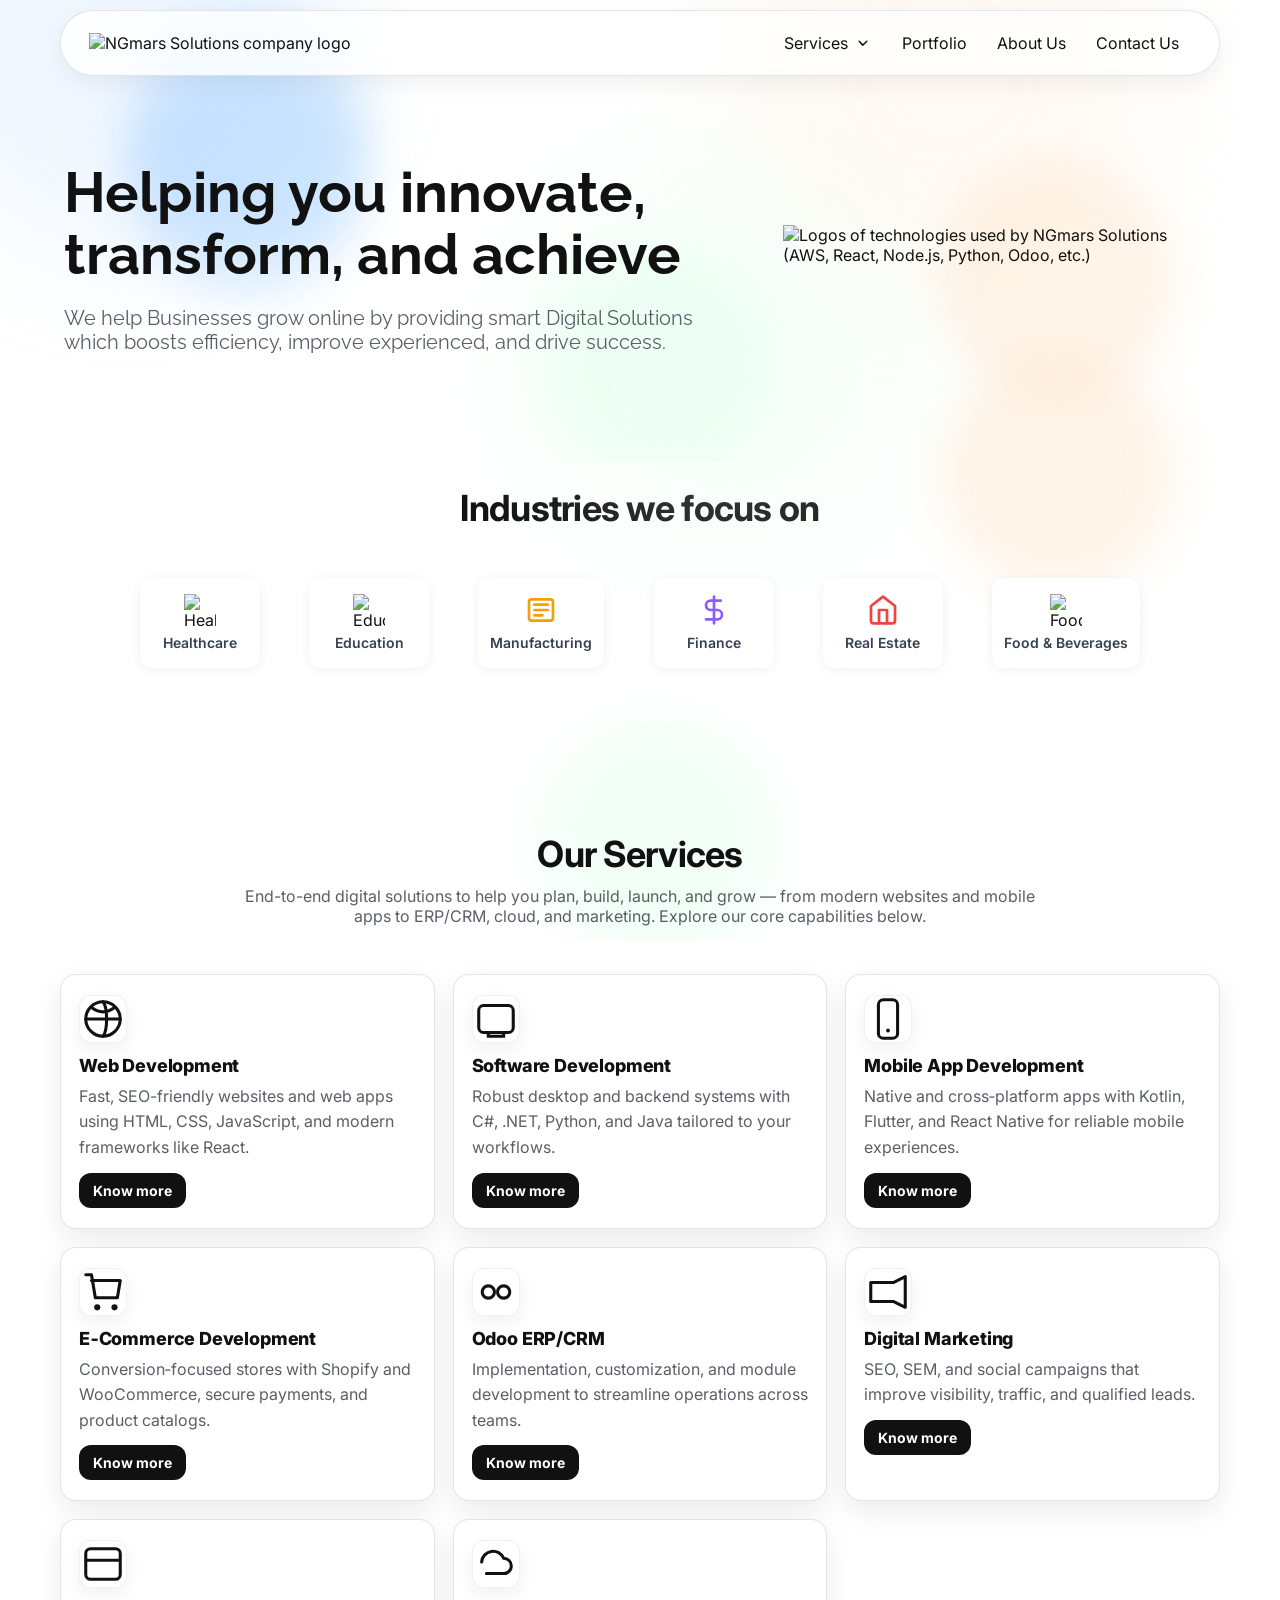
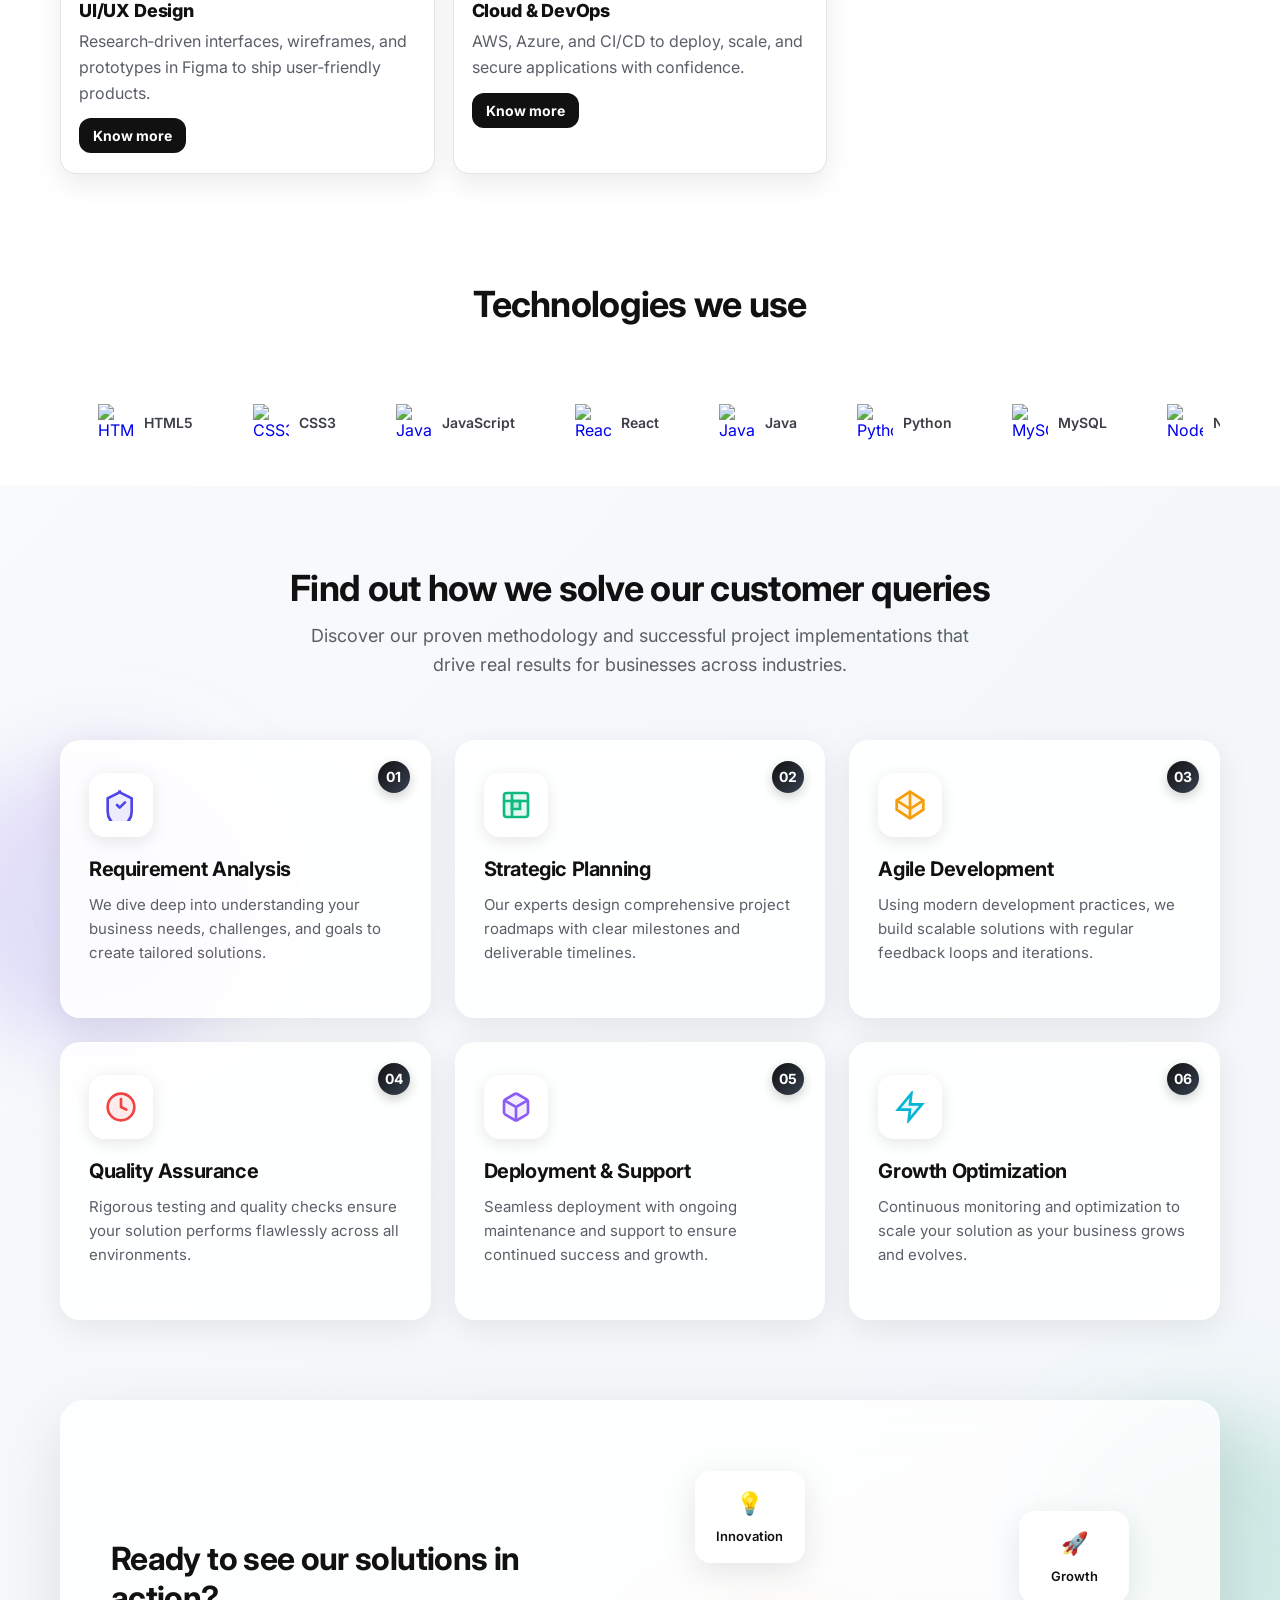
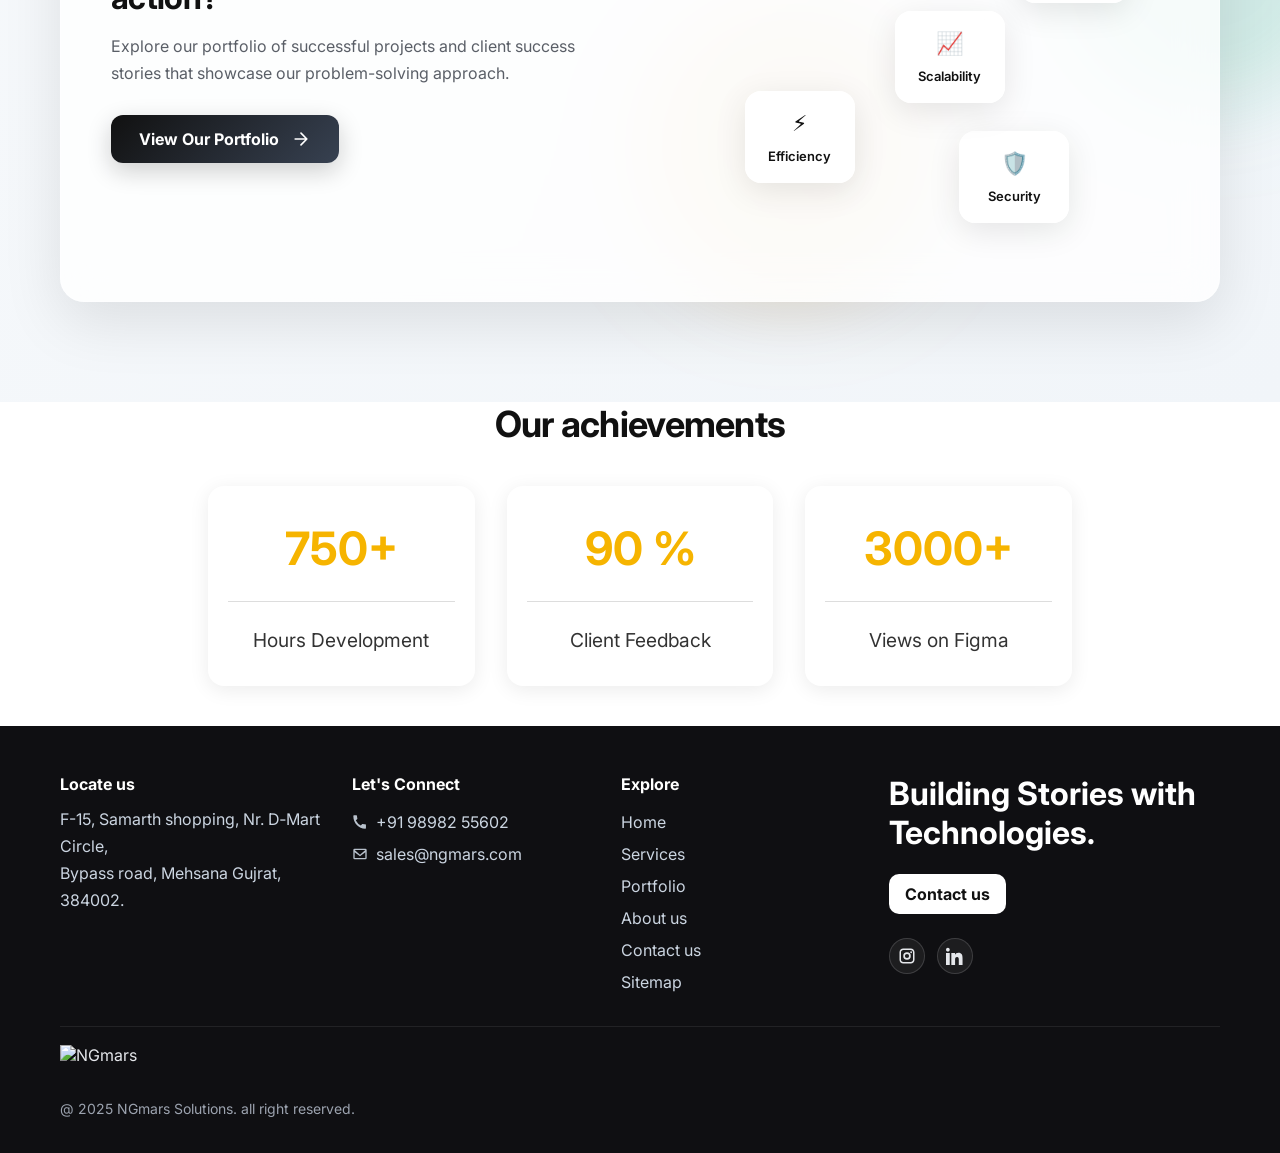
==== commit 26eead2b: "Refactor: Enhance customer solutions section with new cards and animations Co-authored-by: margenpat" ====
--- a/index.html
+++ b/index.html
@@ -735,6 +735,14 @@
                   <div class="card-icon">⚡</div>
                   <div class="card-text">Efficiency</div>
                 </div>
+                <div class="floating-card card-4">
+                  <div class="card-icon">🛡️</div>
+                  <div class="card-text">Security</div>
+                </div>
+                <div class="floating-card card-5">
+                  <div class="card-icon">📈</div>
+                  <div class="card-text">Scalability</div>
+                </div>
               </div>
             </div>
           </div>
--- a/assets/css/styles.css
+++ b/assets/css/styles.css
@@ -997,7 +997,7 @@
 /* CTA Visual */
 .cta-visual {
   position: relative;
-  height: 300px;
+  height: 400px;
   display: flex;
   align-items: center;
   justify-content: center;
@@ -1015,49 +1015,95 @@
   backdrop-filter: blur(10px);
   border: 1px solid rgba(255, 255, 255, 0.4);
   border-radius: 16px;
-  padding: 20px;
+  padding: 18px;
   box-shadow: 0 8px 32px rgba(0, 0, 0, 0.1);
   display: flex;
   flex-direction: column;
   align-items: center;
   gap: 8px;
-  min-width: 120px;
+  min-width: 110px;
+  max-width: 130px;
   animation: floatAnimation 6s ease-in-out infinite;
-}
-
+  transition: transform 0.3s ease, box-shadow 0.3s ease;
+}
+
+.floating-card:hover {
+  transform: translateY(-5px) scale(1.05);
+  box-shadow: 0 12px 40px rgba(0, 0, 0, 0.15);
+}
+
+/* Positioned cards in their own dedicated spaces */
 .floating-card.card-1 {
-  top: 20%;
-  left: 10%;
+  top: 5%;
+  left: 5%;
   animation-delay: 0s;
+  animation-name: floatAnimation1;
 }
 
 .floating-card.card-2 {
-  top: 50%;
-  right: 15%;
-  animation-delay: 2s;
+  top: 15%;
+  right: 8%;
+  animation-delay: 1.2s;
+  animation-name: floatAnimation2;
 }
 
 .floating-card.card-3 {
-  bottom: 20%;
-  left: 50%;
-  transform: translateX(-50%);
-  animation-delay: 4s;
+  top: 60%;
+  left: 15%;
+  animation-delay: 2.4s;
+  animation-name: floatAnimation3;
+}
+
+.floating-card.card-4 {
+  top: 70%;
+  right: 20%;
+  animation-delay: 3.6s;
+  animation-name: floatAnimation4;
+}
+
+.floating-card.card-5 {
+  top: 40%;
+  left: 45%;
+  animation-delay: 4.8s;
+  animation-name: floatAnimation5;
 }
 
 .card-icon {
-  font-size: 24px;
+  font-size: 22px;
   margin-bottom: 4px;
 }
 
 .card-text {
   font-weight: 600;
   color: #111111;
-  font-size: 14px;
-}
-
-@keyframes floatAnimation {
+  font-size: 13px;
+  text-align: center;
+}
+
+/* Individual animation patterns to prevent overlap */
+@keyframes floatAnimation1 {
   0%, 100% { transform: translateY(0px) rotate(0deg); }
-  50% { transform: translateY(-20px) rotate(2deg); }
+  50% { transform: translateY(-25px) rotate(3deg); }
+}
+
+@keyframes floatAnimation2 {
+  0%, 100% { transform: translateY(0px) rotate(0deg); }
+  50% { transform: translateY(-20px) rotate(-2deg); }
+}
+
+@keyframes floatAnimation3 {
+  0%, 100% { transform: translateY(0px) rotate(0deg); }
+  50% { transform: translateY(-30px) rotate(1deg); }
+}
+
+@keyframes floatAnimation4 {
+  0%, 100% { transform: translateY(0px) rotate(0deg); }
+  50% { transform: translateY(-18px) rotate(-3deg); }
+}
+
+@keyframes floatAnimation5 {
+  0%, 100% { transform: translateY(0px) rotate(0deg); }
+  50% { transform: translateY(-22px) rotate(2deg); }
 }
 
 /* Responsive Design for Customer Solutions */
@@ -1095,20 +1141,47 @@
   }
   
   .cta-visual {
-    height: 200px;
+    height: 300px;
   }
   
   .floating-card {
-    min-width: 100px;
-    padding: 16px;
+    min-width: 90px;
+    max-width: 110px;
+    padding: 14px;
+  }
+  
+  /* Mobile positioning - more compact but still separate */
+  .floating-card.card-1 {
+    top: 8%;
+    left: 8%;
+  }
+
+  .floating-card.card-2 {
+    top: 12%;
+    right: 12%;
+  }
+
+  .floating-card.card-3 {
+    top: 45%;
+    left: 8%;
+  }
+
+  .floating-card.card-4 {
+    top: 65%;
+    right: 15%;
+  }
+
+  .floating-card.card-5 {
+    top: 75%;
+    left: 45%;
   }
   
   .card-icon {
-    font-size: 20px;
+    font-size: 18px;
   }
   
   .card-text {
-    font-size: 12px;
+    font-size: 11px;
   }
 }
 
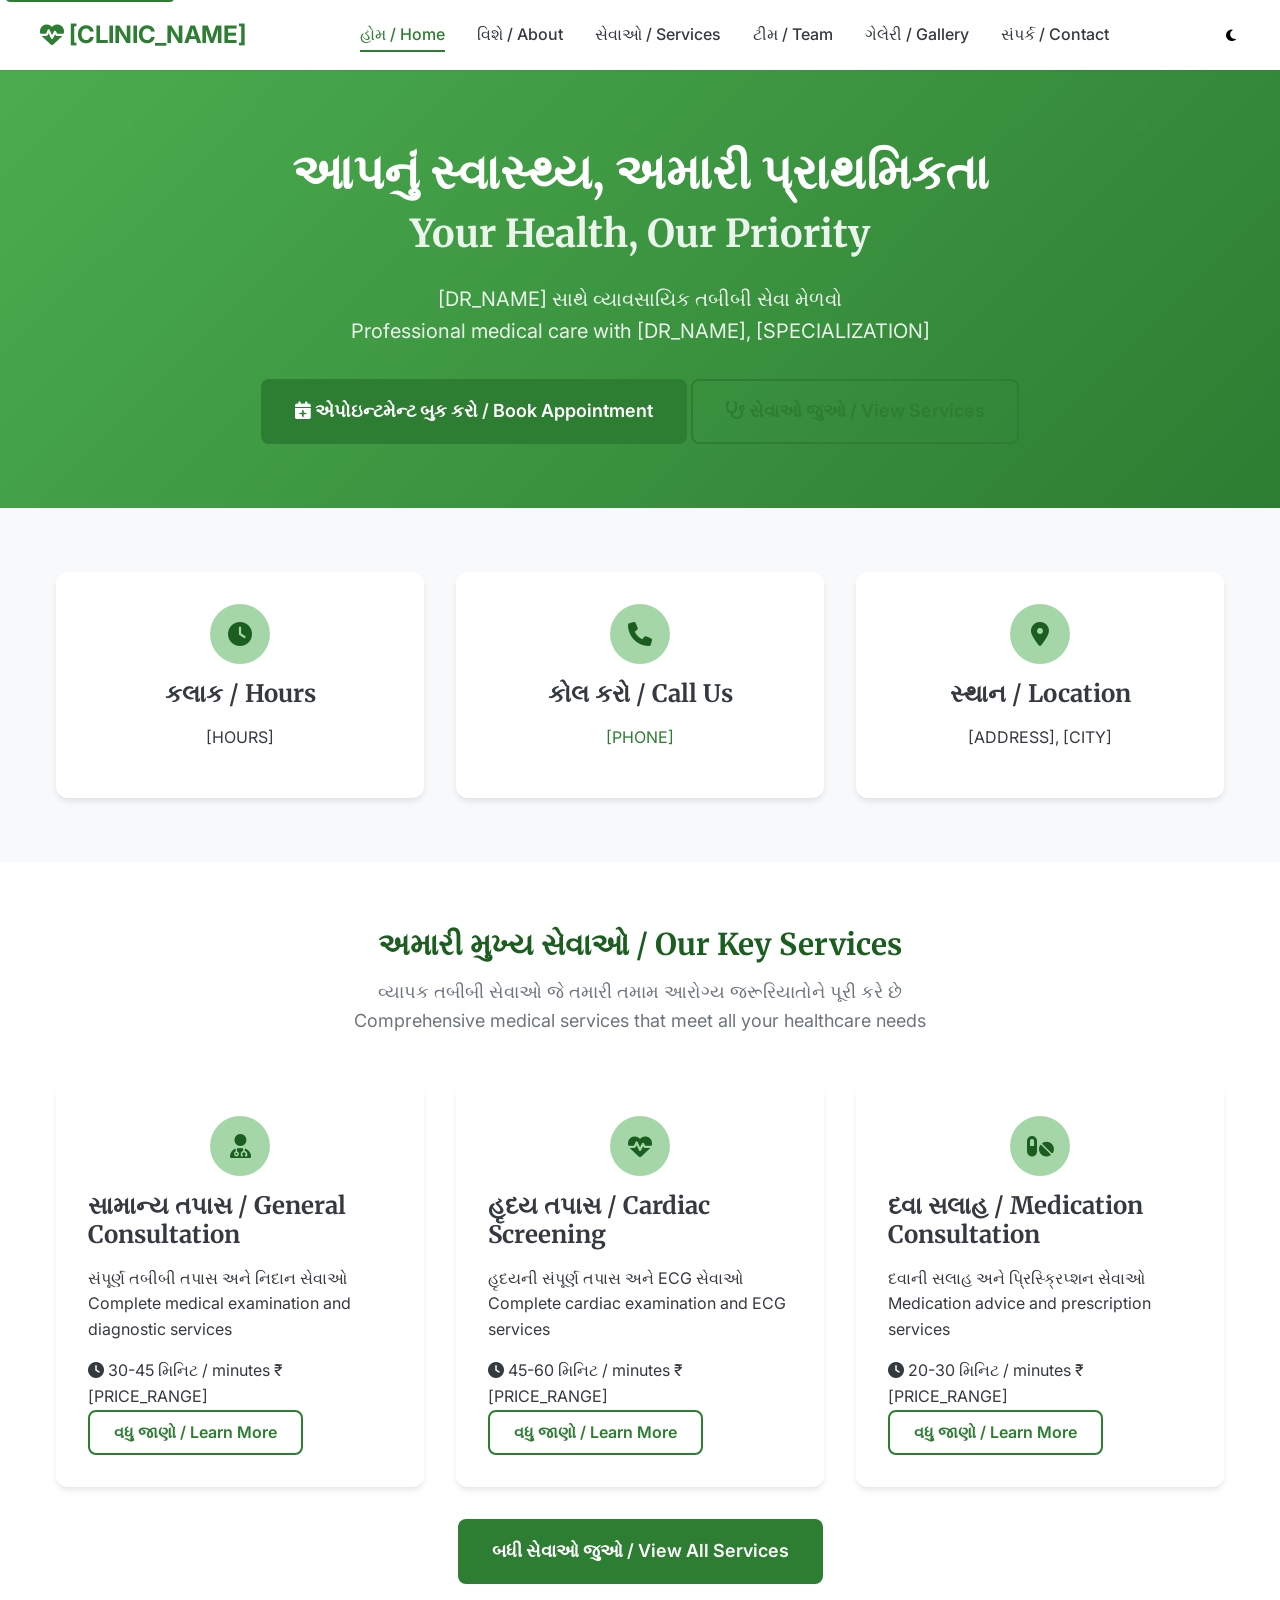
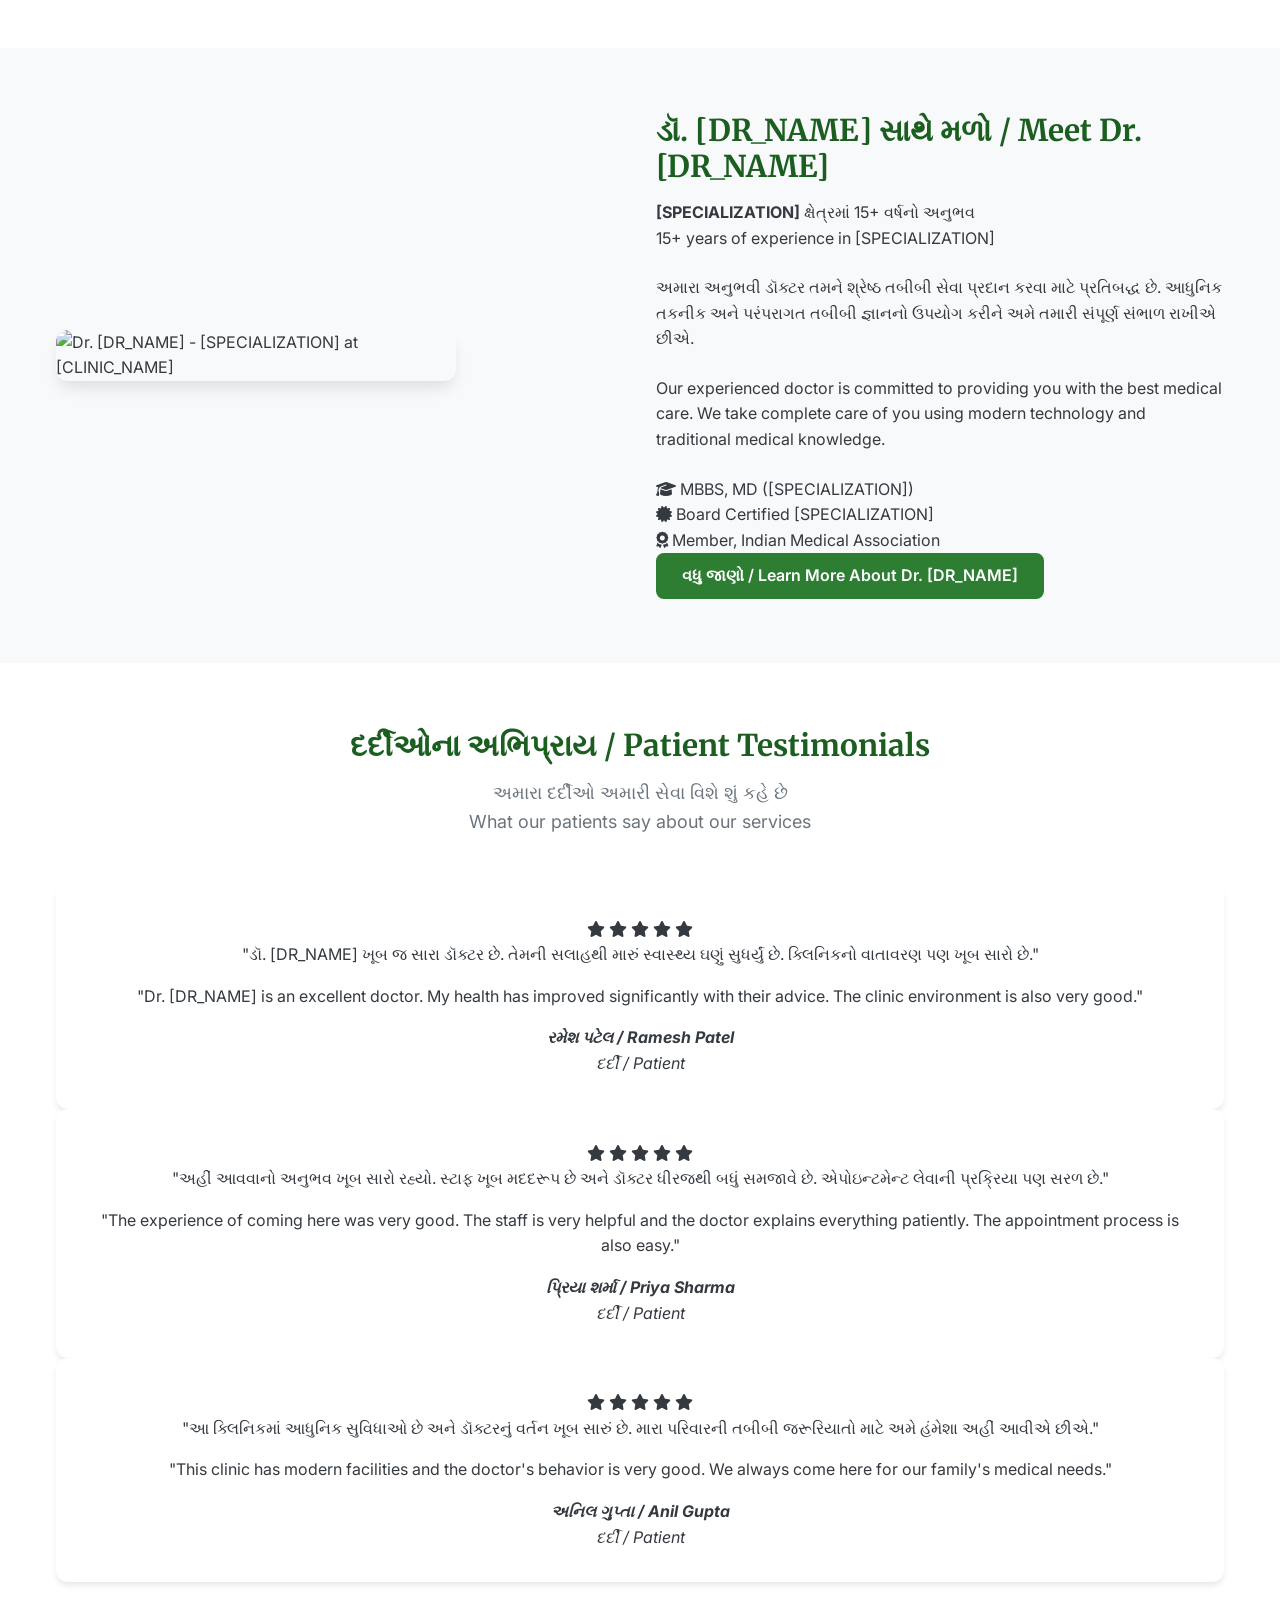
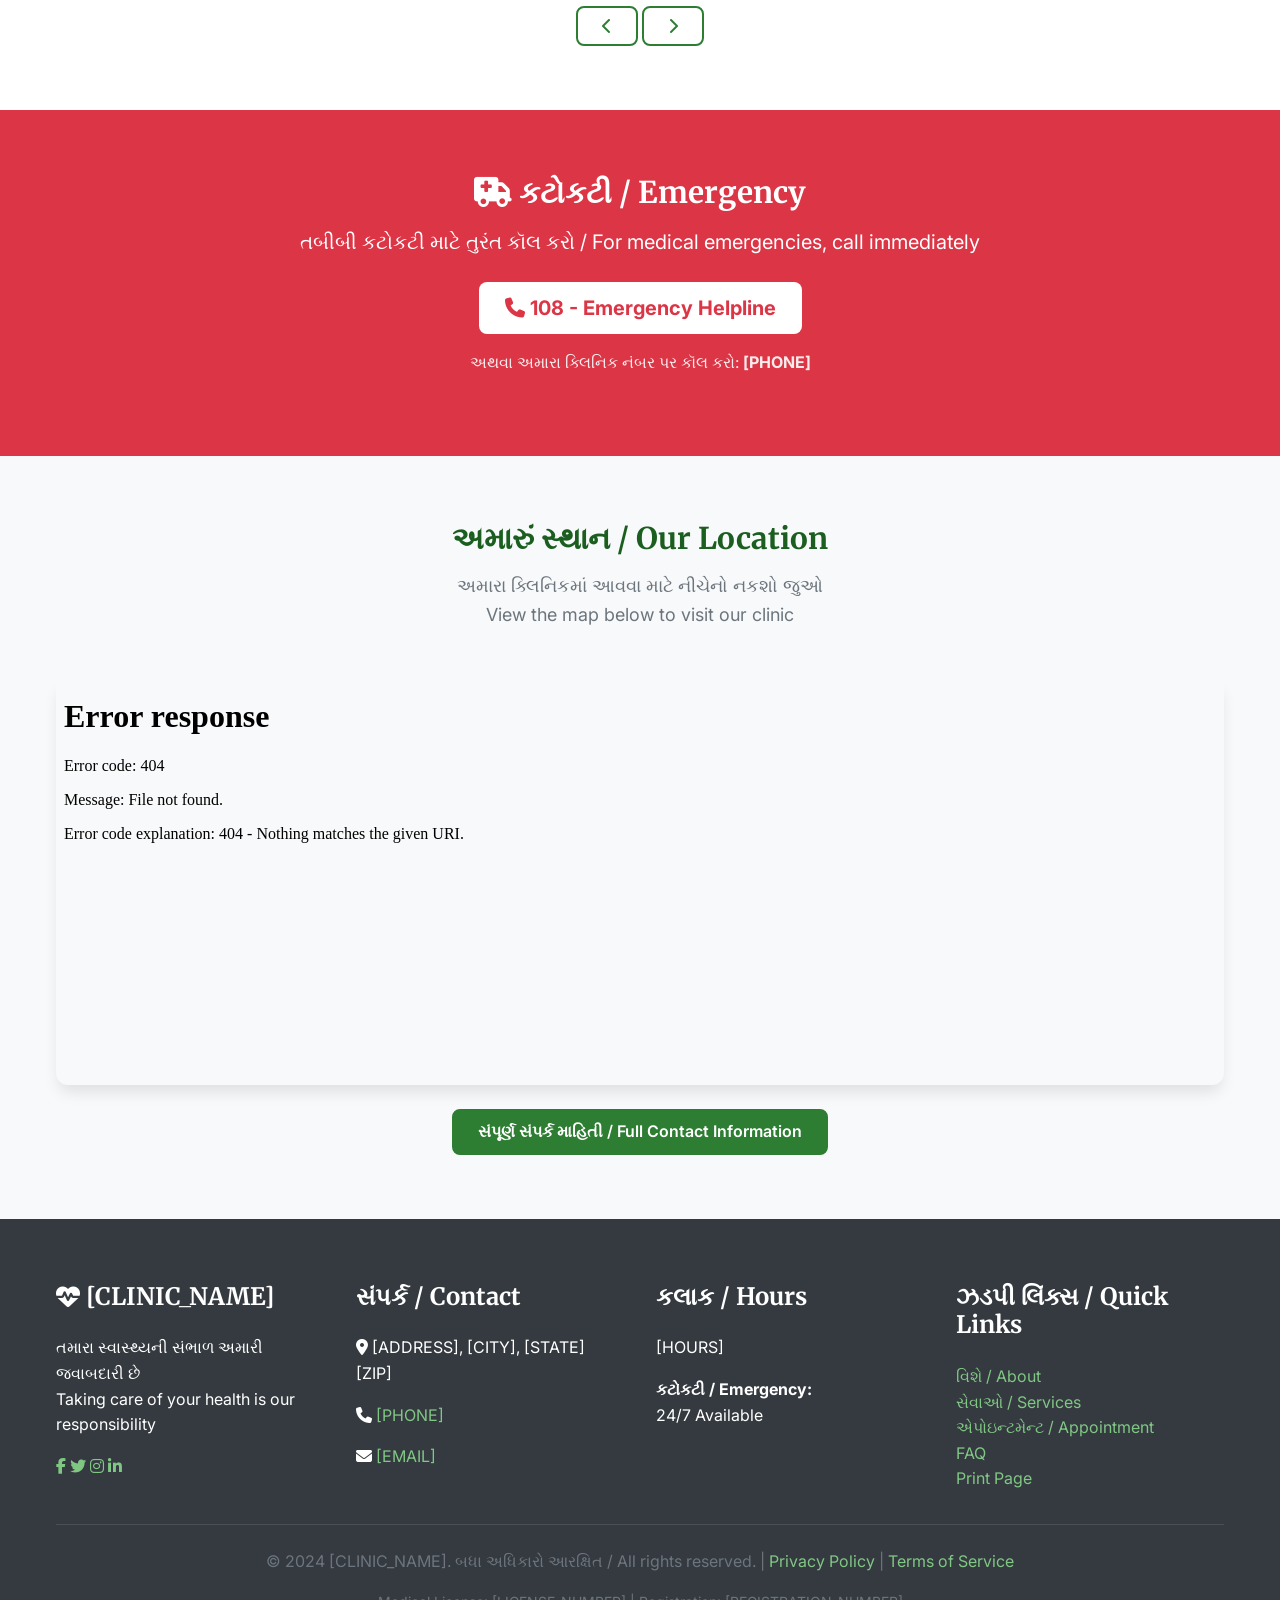
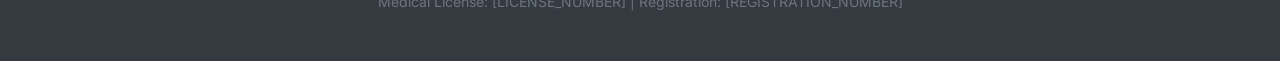
==== commit b52a9c87: "feat: Add project summary and README files Co-authored-by: pateljewellerschanasma <pateljewellerscha" ====
--- a/index.html
+++ b/index.html
@@ -1,833 +1,525 @@
 <!DOCTYPE html>
 <html lang="en">
-  <head>
-    <meta charset="UTF-8" />
-    <meta name="viewport" content="width=device-width, initial-scale=1.0" />
-    <title>NGmars Solutions | Web, Mobile, ERP/CRM, Cloud & Marketing</title>
-    <meta name="description" content="NGmars Solutions provides web, software, mobile apps, e-commerce, Odoo Solutions, ERP/CRM, cloud, UI/UX design, and digital marketing for business growth.">
-    <link rel="canonical" href="https://www.ngmars.com/" />
-    <meta name="keywords" content="NGmars Solutions, web development, mobile apps, Odoo ERP, CRM, cloud, DevOps, cybersecurity, digital marketing, SEO, Mehsana" />
-    <meta property="og:title" content="NGmars Solutions | Web, Software, Mobile, ERP/CRM, E-Commerce, Cloud & Marketing" />
-    <meta property="og:description" content="End‑to‑end technology services: websites, mobile apps, Odoo ERP/CRM, cloud & DevOps, cybersecurity, and digital marketing." />
-    <meta property="og:type" content="website" />
-    <meta property="og:url" content="https://www.ngmars.com/" />
-    <meta property="og:image" content="https://www.ngmars.com/ngmars_logo.png" />
-    <meta name="twitter:card" content="summary_large_image" />
-    <meta name="twitter:title" content="NGmars Solutions | Web, Mobile, ERP/CRM, Cloud & Marketing" />
-    <meta name="twitter:description" content="End‑to‑end technology services: websites, mobile apps, Odoo ERP/CRM, cloud & DevOps, cybersecurity, and digital marketing." />
-    <meta name="twitter:image" content="https://www.ngmars.com/ngmars_logo.png" />
+<head>
+    <meta charset="UTF-8">
+    <meta name="viewport" content="width=device-width, initial-scale=1.0">
+    <meta name="description" content="[CLINIC_NAME] - Professional medical care with [DR_NAME], [SPECIALIZATION]. Book your appointment today for quality healthcare services.">
+    <meta name="keywords" content="medical clinic, [SPECIALIZATION], [DR_NAME], healthcare, [CITY], medical services">
+    <meta name="author" content="[CLINIC_NAME]">
+    <meta name="robots" content="index, follow">
+    <meta property="og:title" content="[CLINIC_NAME] - Quality Healthcare Services">
+    <meta property="og:description" content="Professional medical care with [DR_NAME], [SPECIALIZATION]. Book your appointment today.">
+    <meta property="og:type" content="website">
+    <meta property="og:url" content="https://[CLINIC_NAME].com">
+    <meta property="og:image" content="assets/images/clinic-exterior.jpg">
+    <link rel="canonical" href="https://[CLINIC_NAME].com">
+    
+    <title>[CLINIC_NAME] - Quality Healthcare with [DR_NAME]</title>
+    
+    <!-- Preconnect to external domains for performance -->
+    <link rel="preconnect" href="https://fonts.googleapis.com">
+    <link rel="preconnect" href="https://fonts.gstatic.com" crossorigin>
+    
+    <!-- Google Fonts -->
+    <link href="https://fonts.googleapis.com/css2?family=Inter:wght@300;400;500;600;700&family=Merriweather:wght@300;400;700&display=swap" rel="stylesheet">
+    
+    <!-- Font Awesome for icons -->
+    <link rel="stylesheet" href="https://cdnjs.cloudflare.com/ajax/libs/font-awesome/6.4.0/css/all.min.css">
+    
+    <!-- Main Stylesheet -->
+    <link rel="stylesheet" href="assets/css/styles.css">
+    
+    <!-- Structured Data -->
     <script type="application/ld+json">
     {
       "@context": "https://schema.org",
-      "@type": "Organization",
-      "name": "NGmars Solutions",
-      "url": "https://www.ngmars.com/",
-      "logo": "https://www.ngmars.com/ngmars_logo.png",
-      "email": "sales@ngmars.com",
-      "telephone": "+91 98982 55602",
-      "sameAs": [
-        "https://www.linkedin.com/company/ngmars/",
-        "https://www.instagram.com/ngmars_solutions?igsh=MTFkbjZhNDQ0emFtag=="
-      ]
+      "@type": "MedicalOrganization",
+      "name": "[CLINIC_NAME]",
+      "description": "Professional medical clinic providing [SPECIALIZATION] services",
+      "url": "https://[CLINIC_NAME].com",
+      "telephone": "[PHONE]",
+      "email": "[EMAIL]",
+      "address": {
+        "@type": "PostalAddress",
+        "streetAddress": "[ADDRESS]",
+        "addressLocality": "[CITY]",
+        "addressRegion": "[STATE]",
+        "postalCode": "[ZIP]",
+        "addressCountry": "[COUNTRY]"
+      },
+      "openingHours": "[HOURS]",
+      "medicalSpecialty": "[SPECIALIZATION]",
+      "physician": {
+        "@type": "Physician",
+        "name": "[DR_NAME]",
+        "medicalSpecialty": "[SPECIALIZATION]"
+      }
     }
     </script>
-    <link rel="preconnect" href="https://fonts.googleapis.com" />
-    <link rel="preconnect" href="https://fonts.gstatic.com" crossorigin />
-    <link
-      href="https://fonts.googleapis.com/css2?family=Inter:wght@300;400;500;600;700&display=swap"
-      rel="stylesheet"
-    />
-    <link
-      href="https://fonts.googleapis.com/css2?family=Material+Symbols+Outlined"
-      rel="stylesheet"
-    />
-
-    <link rel="stylesheet" href="assets/css/styles.css" />
-    <link rel="icon" type="image/png" href="ng.png" />
-    <meta
-      name="description"
-      content="NGmars Solutions - IT Solutions, Software Development, Cloud, AI & more"
-    />
-  </head>
-  <body>
-    <div class="page-accents" aria-hidden="true">
-      <span class="pblob pb1"></span>
-      <span class="pblob pb2"></span>
-      <span class="pblob pb3"></span>
-    </div>
-    <header class="site-header">
-      <nav class="navbar" aria-label="Primary">
-        <a class="brand" href="#">
-          <img
-            src="ngmars_logo.png"
-            alt="NGmars Solutions company logo"
-            class="brand-logo"
-          />
-        </a>
-        <button
-          class="nav-toggle"
-          aria-expanded="false"
-          aria-controls="nav-menu"
-          aria-label="Toggle navigation"
-        >
-          <span class="bar"></span>
-          <span class="bar"></span>
-          <span class="bar"></span>
-        </button>
-        <ul id="nav-menu" class="nav-menu">
-          <li class="nav-item has-mega" aria-haspopup="true">
-            <a class="nav-link" aria-expanded="false" href="/services">
-              Services
-              <svg
-                class="chevron"
-                viewBox="0 0 24 24"
-                aria-hidden="true"
-                focusable="false"
-              >
-                <path
-                  d="M6.23 8.97a1 1 0 0 1 1.41 0L12 13.33l4.36-4.36a1 1 0 1 1 1.41 1.41l-5.07 5.07a1.5 1.5 0 0 1-2.12 0L6.23 10.38a1 1 0 0 1 0-1.41z"
-                />
-              </svg>
-            </button>
-            <div class="mega" aria-label="Services mega menu">
-              <aside
-                class="mega-sidebar"
-                role="tablist"
-                aria-orientation="vertical"
-              >
-                <button
-                  class="mega-cat active"
-                  role="tab"
-                  aria-selected="true"
-                  data-target="web"
-                >
-                  Web Development
+</head>
+<body>
+    <!-- Skip Link for Accessibility -->
+    <a href="#main-content" class="skip-link">Skip to main content</a>
+    
+    <!-- Header -->
+    <header class="header" id="header">
+        <nav class="navbar container" role="navigation" aria-label="Main navigation">
+            <a href="index.html" class="logo" aria-label="[CLINIC_NAME] Home">
+                <i class="fas fa-heartbeat" aria-hidden="true"></i>
+                [CLINIC_NAME]
+            </a>
+            
+            <ul class="nav-menu" id="nav-menu">
+                <li><a href="index.html" class="nav-link active" aria-current="page">હોમ / Home</a></li>
+                <li><a href="about.html" class="nav-link">વિશે / About</a></li>
+                <li><a href="services.html" class="nav-link">સેવાઓ / Services</a></li>
+                <li><a href="team.html" class="nav-link">ટીમ / Team</a></li>
+                <li><a href="gallery.html" class="nav-link">ગેલેરી / Gallery</a></li>
+                <li><a href="contact.html" class="nav-link">સંપર્ક / Contact</a></li>
+            </ul>
+            
+            <div class="nav-actions">
+                <button class="theme-toggle" id="theme-toggle" aria-label="Toggle dark mode">
+                    <i class="fas fa-moon" aria-hidden="true"></i>
                 </button>
-                <button
-                  class="mega-cat"
-                  role="tab"
-                  aria-selected="false"
-                  data-target="software"
-                >
-                  Software Development
+                <button class="nav-toggle" id="nav-toggle" aria-label="Toggle navigation menu">
+                    <span></span>
+                    <span></span>
+                    <span></span>
                 </button>
-                <button
-                  class="mega-cat"
-                  role="tab"
-                  aria-selected="false"
-                  data-target="mobile"
-                >
-                  Mobile App Development
-                </button>
-                <button
-                  class="mega-cat"
-                  role="tab"
-                  aria-selected="false"
-                  data-target="ecommerce"
-                >
-                  E-Commerce
-                </button>
-                <button
-                  class="mega-cat"
-                  role="tab"
-                  aria-selected="false"
-                  data-target="odoo"
-                >
-                  Odoo Solutions
-                </button>
-                <button
-                  class="mega-cat"
-                  role="tab"
-                  aria-selected="false"
-                  data-target="marketing"
-                >
-                  Digital Marketing
-                </button>
-                <button
-                  class="mega-cat"
-                  role="tab"
-                  aria-selected="false"
-                  data-target="uiux"
-                >
-                  UI/UX Design
-                </button>
-                <button
-                  class="mega-cat"
-                  role="tab"
-                  aria-selected="false"
-                  data-target="cloud"
-                >
-                  Cloud Solutions
-                </button>
-              </aside>
-              <div class="mega-content">
-                <section
-                  class="mega-panel active"
-                  id="panel-web"
-                  role="tabpanel"
-                >
-                  <h4 class="mega-heading">Web Development</h4>
-                  <div class="stack-group">
-                    <h5>Frontend Stacks</h5>
-                    <div class="mega-links">
-                      <a href="#">HTML</a>
-                      <a href="#">CSS</a>
-                      <a href="#">JavaScript</a>
-                      <a href="#">ReactJS</a>
-                      <a href="#">NextJS</a>
-                      <a href="#">Bootstrap</a>
-                      <a href="#">Tailwind CSS</a>
-                      <a href="#">Responsive Design</a>
-                    </div>
-                  </div>
-                  <div class="stack-group">
-                    <h5>Backend Stacks</h5>
-                    <div class="mega-links">
-                      <a href="#">Python</a>
-                      <a href="#">Node.js</a>
-                      <a href="#">Express.js</a>
-                      <a href="#">PHP</a>
-                      <a href="#">REST APIs</a>
-                    </div>
-                  </div>
-                </section>
-                <section class="mega-panel" id="panel-software" role="tabpanel">
-                  <h4 class="mega-heading">Software Development</h4>
-                  <div class="mega-links">
-                    <a href="#">C#</a>
-                    <a href="#">.NET Framework</a>
-                    <a href="#">Python</a>
-                    <a href="#">Java</a>
-                    <a href="#">Electron JS</a>
-                    <a href="#">API Integration</a>
-                    <a href="#">Automation</a>
-                  </div>
-                </section>
-                <section class="mega-panel" id="panel-mobile" role="tabpanel">
-                  <h4 class="mega-heading">Mobile App Development</h4>
-                  <div class="mega-links">
-                    <a href="#">Mobile App Development</a>
-                    <a href="#">React Native Development</a>
-                    <a href="#">Flutter App Development</a>
-                    <a href="#">Hybrid Apps Development</a>
-                    <a href="#">Kotlin Development</a>
-                    <a href="#">iOS Apps Development</a>
-                  </div>
-                </section>
-                <section
-                  class="mega-panel"
-                  id="panel-ecommerce"
-                  role="tabpanel"
-                >
-                  <h4 class="mega-heading">E-Commerce</h4>
-                  <div class="mega-links">
-                    <a href="#">Custom Store Development</a>
-                    <a href="#">Shopify Development</a>
-                    <a href="#">WooCommerce Development</a>
-                    <a href="#">Magento Development</a>
-                    <a href="#">Payment Gateway Integration</a>
-                    <a href="#">Product Catalog Management</a>
-                    <a href="#">E-commerce Website Design</a>
-                    <a href="#">Odoo E-commerce</a>
-                  </div>
-                </section>
-                <section class="mega-panel" id="panel-odoo" role="tabpanel">
-                  <h4 class="mega-heading">Odoo Solutions</h4>
-                  <div class="mega-links">
-                    <a href="#">Odoo ERP</a>
-                    <a href="#">Odoo Website Builder</a>
-                    <a href="#">Custom Modules</a>
-                    <a href="#">CRM Setup</a>
-                    <a href="#">Inventory Management</a>
-                    <a href="#">HR Management</a>
-                    <a href="#">ERP Management</a>
-                  </div>
-                </section>
-                <section
-                  class="mega-panel"
-                  id="panel-marketing"
-                  role="tabpanel"
-                >
-                  <h4 class="mega-heading">Digital Marketing</h4>
-                  <div class="mega-links">
-                    <a href="#">SEO</a>
-                    <a href="#">SEM</a>
-                    <a href="#">Social Media Marketing</a>
-                    <a href="#">Email Campaigns</a>
-                    <a href="#">Content Writing</a>
-                    <a href="#">Content Creation</a>
-                    <a href="#">Google Analytics</a>
-                    <a href="#">PPC Ads</a>
-                    <a href="#">Visual Branding</a>
-                    <a href="#">Website Optimization</a>
-                  </div>
-                </section>
-                <section class="mega-panel" id="panel-uiux" role="tabpanel">
-                  <h4 class="mega-heading">UI/UX Design</h4>
-                  <div class="mega-links">
-                    <a href="#">Wireframing</a>
-                    <a href="#">Prototyping</a>
-                    <a href="#">User Research</a>
-                    <a href="#">Interaction Design</a>
-                    <a href="#">User Flow Mapping</a>
-                    <a href="#">Visual & Graphic Design</a>
-                  </div>
-                </section>
-                <section class="mega-panel" id="panel-cloud" role="tabpanel">
-                  <h4 class="mega-heading">Cloud Solutions</h4>
-                  <div class="mega-links">
-                    <a href="#">AWS</a>
-                    <a href="#">Microsoft Azure</a>
-                    <a href="#">Firebase</a>
-                    <a href="#">Google Cloud</a>
-                    <a href="#">Cloud Storage</a>
-                    <a href="#">Kubernetes</a>
-                    <a href="#">Docker</a>
-                  </div>
-                </section>
-              </div>
-            </div>
-          </li>
-          <li class="nav-item">
-            <a class="nav-link" href="/portfolio">Portfolio</a>
-          </li>
-          <li class="nav-item">
-            <a class="nav-link" href="about.html">About Us</a>
-          </li>
-          <li class="nav-item">
-            <a class="nav-link" href="contact.html">Contact Us</a>
-          </li>
-        </ul>
-      </nav>
-
-      <!-- Mobile full-screen overlay nav -->
-      <div class="nav-overlay" id="nav-overlay" aria-hidden="true">
-        <button
-          class="nav-overlay-close"
-          id="nav-overlay-close"
-          aria-label="Close"
-        >
-          ×
-        </button>
-
-        <ul class="nav-overlay-menu">
-          <li><a class="nav-overlay-item" href="services.html">Services</a></li>
-          <li><a class="nav-overlay-item" href="/portfolio">Portfolio</a></li>
-          <li><a class="nav-overlay-item" href="about.html">About Us</a></li>
-          <li><a class="nav-overlay-item" href="contact.html">Contact Us</a></li>
-        </ul>
-
-        <!-- Animated circles background -->
-        <div class="nav-overlay-bg">
-          <ul class="circles">
-            <li></li>
-            <li></li>
-            <li></li>
-            <li></li>
-            <li></li>
-            <li></li>
-            <li></li>
-            <li></li>
-            <li></li>
-            <li></li>
-          </ul>
+            </div>
+        </nav>
+    </header>
+
+    <!-- Main Content -->
+    <main id="main-content">
+        <!-- Hero Section -->
+        <section class="hero" aria-labelledby="hero-title">
+            <div class="container">
+                <div class="hero-content fade-in">
+                    <h1 id="hero-title">
+                        આપનું સ્વાસ્થ્ય, અમારી પ્રાથમિકતા<br>
+                        <span style="font-size: 0.8em; opacity: 0.9;">Your Health, Our Priority</span>
+                    </h1>
+                    <p>
+                        [DR_NAME] સાથે વ્યાવસાયિક તબીબી સેવા મેળવો<br>
+                        Professional medical care with [DR_NAME], [SPECIALIZATION]
+                    </p>
+                    <div class="hero-actions">
+                        <a href="contact.html" class="btn btn-primary btn-lg">
+                            <i class="fas fa-calendar-plus" aria-hidden="true"></i>
+                            એપોઇન્ટમેન્ટ બુક કરો / Book Appointment
+                        </a>
+                        <a href="services.html" class="btn btn-secondary btn-lg">
+                            <i class="fas fa-stethoscope" aria-hidden="true"></i>
+                            સેવાઓ જુઓ / View Services
+                        </a>
+                    </div>
+                </div>
+            </div>
+        </section>
+
+        <!-- Quick Info Section -->
+        <section class="section" style="background-color: var(--light-gray);">
+            <div class="container">
+                <div class="grid grid-3">
+                    <div class="card text-center slide-in-left">
+                        <div class="card-icon">
+                            <i class="fas fa-clock" aria-hidden="true"></i>
+                        </div>
+                        <h3>કલાક / Hours</h3>
+                        <p>[HOURS]</p>
+                    </div>
+                    
+                    <div class="card text-center fade-in">
+                        <div class="card-icon">
+                            <i class="fas fa-phone" aria-hidden="true"></i>
+                        </div>
+                        <h3>કોલ કરો / Call Us</h3>
+                        <p><a href="tel:[PHONE]">[PHONE]</a></p>
+                    </div>
+                    
+                    <div class="card text-center slide-in-right">
+                        <div class="card-icon">
+                            <i class="fas fa-map-marker-alt" aria-hidden="true"></i>
+                        </div>
+                        <h3>સ્થાન / Location</h3>
+                        <p>[ADDRESS], [CITY]</p>
+                    </div>
+                </div>
+            </div>
+        </section>
+
+        <!-- Featured Services Section -->
+        <section class="section" aria-labelledby="services-title">
+            <div class="container">
+                <div class="section-header">
+                    <h2 id="services-title" class="section-title">
+                        અમારી મુખ્ય સેવાઓ / Our Key Services
+                    </h2>
+                    <p class="section-subtitle">
+                        વ્યાપક તબીબી સેવાઓ જે તમારી તમામ આરોગ્ય જરૂરિયાતોને પૂરી કરે છે<br>
+                        Comprehensive medical services that meet all your healthcare needs
+                    </p>
+                </div>
+                
+                <div class="grid grid-3">
+                    <article class="card fade-in">
+                        <div class="card-icon">
+                            <i class="fas fa-user-md" aria-hidden="true"></i>
+                        </div>
+                        <h3>સામાન્ય તપાસ / General Consultation</h3>
+                        <p>
+                            સંપૂર્ણ તબીબી તપાસ અને નિદાન સેવાઓ<br>
+                            Complete medical examination and diagnostic services
+                        </p>
+                        <div class="service-details">
+                            <span class="service-duration">
+                                <i class="fas fa-clock" aria-hidden="true"></i>
+                                30-45 મિનિટ / minutes
+                            </span>
+                            <span class="service-price">₹[PRICE_RANGE]</span>
+                        </div>
+                        <a href="services.html#general-consultation" class="btn btn-secondary">
+                            વધુ જાણો / Learn More
+                        </a>
+                    </article>
+                    
+                    <article class="card fade-in">
+                        <div class="card-icon">
+                            <i class="fas fa-heartbeat" aria-hidden="true"></i>
+                        </div>
+                        <h3>હૃદય તપાસ / Cardiac Screening</h3>
+                        <p>
+                            હૃદયની સંપૂર્ણ તપાસ અને ECG સેવાઓ<br>
+                            Complete cardiac examination and ECG services
+                        </p>
+                        <div class="service-details">
+                            <span class="service-duration">
+                                <i class="fas fa-clock" aria-hidden="true"></i>
+                                45-60 મિનિટ / minutes
+                            </span>
+                            <span class="service-price">₹[PRICE_RANGE]</span>
+                        </div>
+                        <a href="services.html#cardiac-screening" class="btn btn-secondary">
+                            વધુ જાણો / Learn More
+                        </a>
+                    </article>
+                    
+                    <article class="card fade-in">
+                        <div class="card-icon">
+                            <i class="fas fa-pills" aria-hidden="true"></i>
+                        </div>
+                        <h3>દવા સલાહ / Medication Consultation</h3>
+                        <p>
+                            દવાની સલાહ અને પ્રિસ્ક્રિપ્શન સેવાઓ<br>
+                            Medication advice and prescription services
+                        </p>
+                        <div class="service-details">
+                            <span class="service-duration">
+                                <i class="fas fa-clock" aria-hidden="true"></i>
+                                20-30 મિનિટ / minutes
+                            </span>
+                            <span class="service-price">₹[PRICE_RANGE]</span>
+                        </div>
+                        <a href="services.html#medication-consultation" class="btn btn-secondary">
+                            વધુ જાણો / Learn More
+                        </a>
+                    </article>
+                </div>
+                
+                <div class="text-center mt-5">
+                    <a href="services.html" class="btn btn-primary btn-lg">
+                        બધી સેવાઓ જુઓ / View All Services
+                    </a>
+                </div>
+            </div>
+        </section>
+
+        <!-- Doctor Introduction Section -->
+        <section class="section" style="background-color: var(--light-gray);" aria-labelledby="doctor-intro-title">
+            <div class="container">
+                <div class="grid grid-2" style="align-items: center;">
+                    <div class="slide-in-left">
+                        <img src="assets/images/doctor-portrait.jpg" 
+                             alt="Dr. [DR_NAME] - [SPECIALIZATION] at [CLINIC_NAME]"
+                             style="width: 100%; max-width: 400px; border-radius: var(--radius-lg); box-shadow: var(--shadow-lg);">
+                    </div>
+                    
+                    <div class="slide-in-right">
+                        <h2 id="doctor-intro-title" class="section-title">
+                            ડૉ. [DR_NAME] સાથે મળો / Meet Dr. [DR_NAME]
+                        </h2>
+                        <p class="mb-4">
+                            <strong>[SPECIALIZATION]</strong> ક્ષેત્રમાં 15+ વર્ષનો અનુભવ<br>
+                            15+ years of experience in [SPECIALIZATION]
+                        </p>
+                        <p class="mb-4">
+                            અમારા અનુભવી ડૉક્ટર તમને શ્રેષ્ઠ તબીબી સેવા પ્રદાન કરવા માટે પ્રતિબદ્ધ છે. 
+                            આધુનિક તકનીક અને પરંપરાગત તબીબી જ્ઞાનનો ઉપયોગ કરીને અમે તમારી સંપૂર્ણ સંભાળ રાખીએ છીએ.
+                        </p>
+                        <p class="mb-4">
+                            Our experienced doctor is committed to providing you with the best medical care. 
+                            We take complete care of you using modern technology and traditional medical knowledge.
+                        </p>
+                        <div class="doctor-credentials">
+                            <ul style="list-style: none; padding: 0;">
+                                <li><i class="fas fa-graduation-cap text-primary"></i> MBBS, MD ([SPECIALIZATION])</li>
+                                <li><i class="fas fa-certificate text-primary"></i> Board Certified [SPECIALIZATION]</li>
+                                <li><i class="fas fa-award text-primary"></i> Member, Indian Medical Association</li>
+                            </ul>
+                        </div>
+                        <a href="about.html" class="btn btn-primary">
+                            વધુ જાણો / Learn More About Dr. [DR_NAME]
+                        </a>
+                    </div>
+                </div>
+            </div>
+        </section>
+
+        <!-- Patient Testimonials Section -->
+        <section class="section" aria-labelledby="testimonials-title">
+            <div class="container">
+                <div class="section-header">
+                    <h2 id="testimonials-title" class="section-title">
+                        દર્દીઓના અભિપ્રાય / Patient Testimonials
+                    </h2>
+                    <p class="section-subtitle">
+                        અમારા દર્દીઓ અમારી સેવા વિશે શું કહે છે<br>
+                        What our patients say about our services
+                    </p>
+                </div>
+                
+                <div class="testimonials-carousel" id="testimonials-carousel">
+                    <div class="testimonial-slide active">
+                        <div class="card text-center">
+                            <div class="testimonial-rating">
+                                <i class="fas fa-star" aria-hidden="true"></i>
+                                <i class="fas fa-star" aria-hidden="true"></i>
+                                <i class="fas fa-star" aria-hidden="true"></i>
+                                <i class="fas fa-star" aria-hidden="true"></i>
+                                <i class="fas fa-star" aria-hidden="true"></i>
+                            </div>
+                            <blockquote>
+                                <p>
+                                    "ડૉ. [DR_NAME] ખૂબ જ સારા ડૉક્ટર છે. તેમની સલાહથી મારું સ્વાસ્થ્ય ઘણું સુધર્યું છે. 
+                                    ક્લિનિકનો વાતાવરણ પણ ખૂબ સારો છે."
+                                </p>
+                                <p>
+                                    "Dr. [DR_NAME] is an excellent doctor. My health has improved significantly with their advice. 
+                                    The clinic environment is also very good."
+                                </p>
+                            </blockquote>
+                            <cite>
+                                <strong>રમેશ પટેલ / Ramesh Patel</strong><br>
+                                <span>દર્દી / Patient</span>
+                            </cite>
+                        </div>
+                    </div>
+                    
+                    <div class="testimonial-slide">
+                        <div class="card text-center">
+                            <div class="testimonial-rating">
+                                <i class="fas fa-star" aria-hidden="true"></i>
+                                <i class="fas fa-star" aria-hidden="true"></i>
+                                <i class="fas fa-star" aria-hidden="true"></i>
+                                <i class="fas fa-star" aria-hidden="true"></i>
+                                <i class="fas fa-star" aria-hidden="true"></i>
+                            </div>
+                            <blockquote>
+                                <p>
+                                    "અહીં આવવાનો અનુભવ ખૂબ સારો રહ્યો. સ્ટાફ ખૂબ મદદરૂપ છે અને ડૉક્ટર ધીરજથી બધું સમજાવે છે. 
+                                    એપોઇન્ટમેન્ટ લેવાની પ્રક્રિયા પણ સરળ છે."
+                                </p>
+                                <p>
+                                    "The experience of coming here was very good. The staff is very helpful and the doctor 
+                                    explains everything patiently. The appointment process is also easy."
+                                </p>
+                            </blockquote>
+                            <cite>
+                                <strong>પ્રિયા શર્મા / Priya Sharma</strong><br>
+                                <span>દર્દી / Patient</span>
+                            </cite>
+                        </div>
+                    </div>
+                    
+                    <div class="testimonial-slide">
+                        <div class="card text-center">
+                            <div class="testimonial-rating">
+                                <i class="fas fa-star" aria-hidden="true"></i>
+                                <i class="fas fa-star" aria-hidden="true"></i>
+                                <i class="fas fa-star" aria-hidden="true"></i>
+                                <i class="fas fa-star" aria-hidden="true"></i>
+                                <i class="fas fa-star" aria-hidden="true"></i>
+                            </div>
+                            <blockquote>
+                                <p>
+                                    "આ ક્લિનિકમાં આધુનિક સુવિધાઓ છે અને ડૉક્ટરનું વર્તન ખૂબ સારું છે. 
+                                    મારા પરિવારની તબીબી જરૂરિયાતો માટે અમે હંમેશા અહીં આવીએ છીએ."
+                                </p>
+                                <p>
+                                    "This clinic has modern facilities and the doctor's behavior is very good. 
+                                    We always come here for our family's medical needs."
+                                </p>
+                            </blockquote>
+                            <cite>
+                                <strong>અનિલ ગુપ્તા / Anil Gupta</strong><br>
+                                <span>દર્દી / Patient</span>
+                            </cite>
+                        </div>
+                    </div>
+                </div>
+                
+                <div class="testimonial-controls text-center mt-4">
+                    <button class="btn btn-secondary" id="prev-testimonial" aria-label="Previous testimonial">
+                        <i class="fas fa-chevron-left" aria-hidden="true"></i>
+                    </button>
+                    <button class="btn btn-secondary" id="next-testimonial" aria-label="Next testimonial">
+                        <i class="fas fa-chevron-right" aria-hidden="true"></i>
+                    </button>
+                </div>
+            </div>
+        </section>
+
+        <!-- Emergency Contact Section -->
+        <section class="section" style="background-color: var(--error); color: var(--white);" aria-labelledby="emergency-title">
+            <div class="container text-center">
+                <h2 id="emergency-title" style="color: var(--white);">
+                    <i class="fas fa-ambulance" aria-hidden="true"></i>
+                    કટોકટી / Emergency
+                </h2>
+                <p style="font-size: var(--fs-xl); margin-bottom: var(--spacing-lg);">
+                    તબીબી કટોકટી માટે તુરંત કૉલ કરો / For medical emergencies, call immediately
+                </p>
+                <a href="tel:108" class="btn" style="background-color: var(--white); color: var(--error); font-weight: bold; font-size: var(--fs-xl);">
+                    <i class="fas fa-phone" aria-hidden="true"></i>
+                    108 - Emergency Helpline
+                </a>
+                <p style="margin-top: var(--spacing-md); opacity: 0.9;">
+                    અથવા અમારા ક્લિનિક નંબર પર કૉલ કરો: <a href="tel:[PHONE]" style="color: var(--white); font-weight: bold;">[PHONE]</a>
+                </p>
+            </div>
+        </section>
+
+        <!-- Map Preview Section -->
+        <section class="section" style="background-color: var(--light-gray);" aria-labelledby="location-title">
+            <div class="container">
+                <div class="section-header">
+                    <h2 id="location-title" class="section-title">
+                        અમારું સ્થાન / Our Location
+                    </h2>
+                    <p class="section-subtitle">
+                        અમારા ક્લિનિકમાં આવવા માટે નીચેનો નકશો જુઓ<br>
+                        View the map below to visit our clinic
+                    </p>
+                </div>
+                
+                <div class="map-container" style="border-radius: var(--radius-lg); overflow: hidden; box-shadow: var(--shadow-lg);">
+                    <iframe 
+                        src="[MAP_EMBED_SRC]"
+                        width="100%" 
+                        height="400"
+                        style="border: 0;"
+                        allowfullscreen=""
+                        loading="lazy"
+                        referrerpolicy="no-referrer-when-downgrade"
+                        title="[CLINIC_NAME] Location Map"
+                        aria-label="Interactive map showing [CLINIC_NAME] location">
+                    </iframe>
+                </div>
+                
+                <div class="text-center mt-4">
+                    <a href="contact.html" class="btn btn-primary">
+                        સંપૂર્ણ સંપર્ક માહિતી / Full Contact Information
+                    </a>
+                </div>
+            </div>
+        </section>
+    </main>
+
+    <!-- Footer -->
+    <footer class="footer" role="contentinfo">
+        <div class="container">
+            <div class="grid grid-4">
+                <div>
+                    <h3>
+                        <i class="fas fa-heartbeat" aria-hidden="true"></i>
+                        [CLINIC_NAME]
+                    </h3>
+                    <p>
+                        તમારા સ્વાસ્થ્યની સંભાળ અમારી જવાબદારી છે<br>
+                        Taking care of your health is our responsibility
+                    </p>
+                    <div class="social-links">
+                        <a href="#" aria-label="Facebook" class="social-link">
+                            <i class="fab fa-facebook-f" aria-hidden="true"></i>
+                        </a>
+                        <a href="#" aria-label="Twitter" class="social-link">
+                            <i class="fab fa-twitter" aria-hidden="true"></i>
+                        </a>
+                        <a href="#" aria-label="Instagram" class="social-link">
+                            <i class="fab fa-instagram" aria-hidden="true"></i>
+                        </a>
+                        <a href="#" aria-label="LinkedIn" class="social-link">
+                            <i class="fab fa-linkedin-in" aria-hidden="true"></i>
+                        </a>
+                    </div>
+                </div>
+                
+                <div>
+                    <h3>સંપર્ક / Contact</h3>
+                    <address style="font-style: normal;">
+                        <p><i class="fas fa-map-marker-alt" aria-hidden="true"></i> [ADDRESS], [CITY], [STATE] [ZIP]</p>
+                        <p><i class="fas fa-phone" aria-hidden="true"></i> <a href="tel:[PHONE]">[PHONE]</a></p>
+                        <p><i class="fas fa-envelope" aria-hidden="true"></i> <a href="mailto:[EMAIL]">[EMAIL]</a></p>
+                    </address>
+                </div>
+                
+                <div>
+                    <h3>કલાક / Hours</h3>
+                    <p>[HOURS]</p>
+                    <p><strong>કટોકટી / Emergency:</strong><br>24/7 Available</p>
+                </div>
+                
+                <div>
+                    <h3>ઝડપી લિંક્સ / Quick Links</h3>
+                    <ul style="list-style: none; padding: 0;">
+                        <li><a href="about.html">વિશે / About</a></li>
+                        <li><a href="services.html">સેવાઓ / Services</a></li>
+                        <li><a href="contact.html">એપોઇન્ટમેન્ટ / Appointment</a></li>
+                        <li><a href="gallery.html">FAQ</a></li>
+                        <li><a href="#" onclick="window.print()">Print Page</a></li>
+                    </ul>
+                </div>
+            </div>
+            
+            <div class="footer-bottom">
+                <p>
+                    &copy; 2024 [CLINIC_NAME]. બધા અધિકારો આરક્ષિત / All rights reserved. | 
+                    <a href="#privacy">Privacy Policy</a> | 
+                    <a href="#terms">Terms of Service</a>
+                </p>
+                <p style="font-size: var(--fs-sm); margin-top: var(--spacing-sm);">
+                    Medical License: [LICENSE_NUMBER] | 
+                    Registration: [REGISTRATION_NUMBER]
+                </p>
+            </div>
         </div>
-      </div>
-
-      <section class="hero" id="home">
-        <div class="hero-blobs" aria-hidden="true">
-          <span class="blob b1"></span>
-          <span class="blob b2"></span>
-          <span class="blob b3"></span>
+    </footer>
+
+    <!-- JavaScript -->
+    <script src="assets/js/app.js"></script>
+    
+    <!-- Fallback content for users with JavaScript disabled -->
+    <noscript>
+        <div style="background-color: var(--warning); color: var(--black); padding: var(--spacing-md); text-align: center;">
+            <p>
+                <strong>JavaScript is disabled in your browser.</strong><br>
+                Some features may not work properly. Please enable JavaScript for the best experience.<br>
+                <strong>JavaScript તમારા બ્રાઉઝરમાં બંધ છે.</strong><br>
+                કેટલાક ફીચર્સ યોગ્ય રીતે કામ ન કરી શકે. શ્રેષ્ઠ અનુભવ માટે કૃપા કરીને JavaScript સક્ષમ કરો.
+            </p>
         </div>
-        <div class="hero-container">
-          <div class="hero-grid">
-            <div class="hero-left">
-              <h1 class="hero-title">
-                Helping you innovate, transform, and achieve
-              </h1>
-              <p class="hero-subtitle">
-                We help Businesses grow online by providing smart Digital Solutions 
-                which boosts efficiency, improve experienced, and drive success.
-              </p>
-            </div>
-            <div class="hero-right" aria-hidden="true">
-              <img
-                src="logos2.png"
-                alt="Logos of technologies used by NGmars Solutions (AWS, React, Node.js, Python, Odoo, etc.)"
-                class="hero-illustration"
-              />
-            </div>
-          </div>
-        </div>
-      </section>
-    </header>
-
-    <!-- Industries Section -->
-    <section class="industries" id="industries">
-      <div class="container">
-        <div class="section-header">
-          <h2 class="section-title">Industries we focus on</h2>
-        </div>
-        <div class="industries-grid">
-          <div class="industry-item">
-            <div class="industry-icon">
-              <img
-                src="healthcare.png"
-                alt="Healthcare software solutions by NGmars Solutions"
-                style="width: 100%; height: 100%; object-fit: contain"
-              />
-            </div>
-            <h3 class="industry-name">Healthcare</h3>
-          </div>
-          <div class="industry-item">
-            <div class="industry-icon">
-              <img
-                src="education.jpg"
-                alt="Education technology services — LMS, portals, analytics"
-                style="width: 100%; height: 100%; object-fit: contain"
-              />
-            </div>
-            <h3 class="industry-name">Education</h3>
-          </div>
-          <div class="industry-item">
-            <div class="industry-icon">
-              <svg
-                viewBox="0 0 24 24"
-                fill="none"
-                xmlns="http://www.w3.org/2000/svg"
-              >
-                <rect
-                  x="3"
-                  y="4"
-                  width="18"
-                  height="16"
-                  rx="2"
-                  stroke="#F59E0B"
-                  stroke-width="2"
-                  fill="none"
-                />
-                <path
-                  d="M7 8h10M7 12h10M7 16h6"
-                  stroke="#F59E0B"
-                  stroke-width="2"
-                  stroke-linecap="round"
-                />
-              </svg>
-            </div>
-            <h3 class="industry-name">Manufacturing</h3>
-          </div>
-          <div class="industry-item">
-            <div class="industry-icon">
-              <svg
-                viewBox="0 0 24 24"
-                fill="none"
-                xmlns="http://www.w3.org/2000/svg"
-              >
-                <path
-                  d="M12 2v20M17 5H9.5a3.5 3.5 0 0 0 0 7h5a3.5 3.5 0 0 1 0 7H6"
-                  stroke="#8B5CF6"
-                  stroke-width="2"
-                  stroke-linecap="round"
-                  stroke-linejoin="round"
-                />
-              </svg>
-            </div>
-            <h3 class="industry-name">Finance</h3>
-          </div>
-          <div class="industry-item">
-            <div class="industry-icon">
-              <svg
-                viewBox="0 0 24 24"
-                fill="none"
-                xmlns="http://www.w3.org/2000/svg"
-              >
-                <path
-                  d="M3 9l9-7 9 7v11a2 2 0 0 1-2 2H5a2 2 0 0 1-2-2z"
-                  stroke="#EF4444"
-                  stroke-width="2"
-                  stroke-linecap="round"
-                  stroke-linejoin="round"
-                />
-                <polyline
-                  points="9,22 9,12 15,12 15,22"
-                  stroke="#EF4444"
-                  stroke-width="2"
-                  stroke-linecap="round"
-                  stroke-linejoin="round"
-                />
-              </svg>
-            </div>
-            <h3 class="industry-name">Real Estate</h3>
-          </div>
-          <div class="industry-item">
-            <div class="industry-icon">
-              <img
-                src="food.png"
-                alt="Food & Beverages digital solutions — ordering, CRM, automation"
-                style="width: 100%; height: 100%; object-fit: contain"
-              />
-            </div>
-            <h3 class="industry-name">Food & Beverages</h3>
-          </div>
-        </div>
-      </div>
-    </section>
-    
-    <!-- Services Section (SEO-friendly) -->
-    <section class="services-home" id="services-home">
-      <div class="container">
-        <div class="section-header">
-          <h2 class="section-title">Our Services</h2>
-          <p class="section-subtitle" aria-label="Services overview">
-            End-to-end digital solutions to help you plan, build, launch, and grow — from modern websites and mobile apps to ERP/CRM, cloud, and marketing. Explore our core capabilities below.
-          </p>
-        </div>
-        <div class="services-grid" role="list">
-          <!-- Web Development -->
-          <article class="service-card" role="listitem">
-            <div class="service-icon" aria-hidden="true">
-              <svg viewBox="0 0 24 24" fill="none" xmlns="http://www.w3.org/2000/svg"><circle cx="12" cy="12" r="9" stroke="#111111" stroke-width="1.6" /><path d="M3 12h18M12 3c2.5 3 2.5 15 0 18M6 6c4 3 8 3 12 0" stroke="#111111" stroke-width="1.6" stroke-linecap="round"/></svg>
-            </div>
-            <h3 class="service-title">Web Development</h3>
-            <p class="service-desc">Fast, SEO-friendly websites and web apps using HTML, CSS, JavaScript, and modern frameworks like React.</p>
-            <a class="service-btn" href="services.html" aria-label="Learn more about Web Development">Know more</a>
-          </article>
-
-          <!-- Software Development -->
-          <article class="service-card" role="listitem">
-            <div class="service-icon" aria-hidden="true">
-              <svg viewBox="0 0 24 24" fill="none" xmlns="http://www.w3.org/2000/svg"><rect x="3" y="5" width="18" height="14" rx="2.5" stroke="#111111" stroke-width="1.6"/><path d="M8 19v2h8v-2" stroke="#111111" stroke-width="1.6" stroke-linecap="round"/></svg>
-            </div>
-            <h3 class="service-title">Software Development</h3>
-            <p class="service-desc">Robust desktop and backend systems with C#, .NET, Python, and Java tailored to your workflows.</p>
-            <a class="service-btn" href="services.html" aria-label="Learn more about Software Development">Know more</a>
-          </article>
-
-          <!-- Mobile App Development -->
-          <article class="service-card" role="listitem">
-            <div class="service-icon" aria-hidden="true">
-              <svg viewBox="0 0 24 24" fill="none" xmlns="http://www.w3.org/2000/svg"><rect x="7" y="2" width="10" height="20" rx="2.5" stroke="#111111" stroke-width="1.6"/><circle cx="12" cy="18" r="1" fill="#111111"/></svg>
-            </div>
-            <h3 class="service-title">Mobile App Development</h3>
-            <p class="service-desc">Native and cross‑platform apps with Kotlin, Flutter, and React Native for reliable mobile experiences.</p>
-            <a class="service-btn" href="services.html" aria-label="Learn more about Mobile App Development">Know more</a>
-          </article>
-
-          <!-- E‑Commerce -->
-          <article class="service-card" role="listitem">
-            <div class="service-icon" aria-hidden="true">
-              <svg viewBox="0 0 24 24" fill="none" xmlns="http://www.w3.org/2000/svg"><path d="M6 6h15l-1.5 9H8L6 3H3" stroke="#111111" stroke-width="1.6" stroke-linecap="round" stroke-linejoin="round"/><circle cx="9" cy="20" r="1.6" fill="#111111"/><circle cx="18" cy="20" r="1.6" fill="#111111"/></svg>
-            </div>
-            <h3 class="service-title">E‑Commerce Development</h3>
-            <p class="service-desc">Conversion‑focused stores with Shopify and WooCommerce, secure payments, and product catalogs.</p>
-            <a class="service-btn" href="services.html" aria-label="Learn more about E‑Commerce Development">Know more</a>
-          </article>
-
-          <!-- Odoo Solutions -->
-          <article class="service-card" role="listitem">
-            <div class="service-icon" aria-hidden="true">
-              <svg viewBox="0 0 24 24" fill="none" xmlns="http://www.w3.org/2000/svg"><circle cx="8" cy="12" r="3.2" stroke="#111111" stroke-width="1.6"/><circle cx="16" cy="12" r="3.2" stroke="#111111" stroke-width="1.6"/></svg>
-            </div>
-            <h3 class="service-title">Odoo ERP/CRM</h3>
-            <p class="service-desc">Implementation, customization, and module development to streamline operations across teams.</p>
-            <a class="service-btn" href="services.html" aria-label="Learn more about Odoo ERP and CRM">Know more</a>
-          </article>
-
-          <!-- Digital Marketing -->
-          <article class="service-card" role="listitem">
-            <div class="service-icon" aria-hidden="true">
-              <svg viewBox="0 0 24 24" fill="none" xmlns="http://www.w3.org/2000/svg"><path d="M3 7h12l6-3v16l-6-3H3V7z" stroke="#111111" stroke-width="1.6" stroke-linejoin="round"/></svg>
-            </div>
-            <h3 class="service-title">Digital Marketing</h3>
-            <p class="service-desc">SEO, SEM, and social campaigns that improve visibility, traffic, and qualified leads.</p>
-            <a class="service-btn" href="services.html" aria-label="Learn more about Digital Marketing">Know more</a>
-          </article>
-
-          <!-- UI/UX Design -->
-          <article class="service-card" role="listitem">
-            <div class="service-icon" aria-hidden="true">
-              <svg viewBox="0 0 24 24" fill="none" xmlns="http://www.w3.org/2000/svg"><rect x="3" y="4" width="18" height="16" rx="2.5" stroke="#111111" stroke-width="1.6"/><path d="M3 10h18" stroke="#111111" stroke-width="1.6"/></svg>
-            </div>
-            <h3 class="service-title">UI/UX Design</h3>
-            <p class="service-desc">Research‑driven interfaces, wireframes, and prototypes in Figma to ship user‑friendly products.</p>
-            <a class="service-btn" href="services.html" aria-label="Learn more about UI and UX Design">Know more</a>
-          </article>
-
-          <!-- Cloud Solutions -->
-          <article class="service-card" role="listitem">
-            <div class="service-icon" aria-hidden="true">
-              <svg viewBox="0 0 24 24" fill="none" xmlns="http://www.w3.org/2000/svg"><path d="M7 17h9a4 4 0 0 0 0-8 6 6 0 0 0-11.5 2" stroke="#111111" stroke-width="1.6" stroke-linecap="round"/></svg>
-            </div>
-            <h3 class="service-title">Cloud & DevOps</h3>
-            <p class="service-desc">AWS, Azure, and CI/CD to deploy, scale, and secure applications with confidence.</p>
-            <a class="service-btn" href="services.html" aria-label="Learn more about Cloud and DevOps">Know more</a>
-          </article>
-        </div>
-      </div>
-    </section>
-
-    <!-- Tech Stack (Auto-scrolling logos) -->
-    <section class="tech-stack" id="tech">
-      <div class="container">
-        <div class="section-header">
-          <h2 class="section-title">Technologies we use</h2>
-        </div>
-        <div class="tech-marquee" aria-label="Technology logos">
-          <div class="marquee-track">
-            <!-- Set 1 -->
-            <a class="tech" href="#" aria-label="HTML5"><img src="https://cdn.jsdelivr.net/gh/devicons/devicon/icons/html5/html5-original.svg" alt="HTML5 logo" /><span>HTML5</span></a>
-            <a class="tech" href="#" aria-label="CSS3"><img src="https://cdn.jsdelivr.net/gh/devicons/devicon/icons/css3/css3-original.svg" alt="CSS3 logo" /><span>CSS3</span></a>
-            <a class="tech" href="#" aria-label="JavaScript"><img src="https://cdn.jsdelivr.net/gh/devicons/devicon/icons/javascript/javascript-original.svg" alt="JavaScript logo" /><span>JavaScript</span></a>
-            <a class="tech" href="#" aria-label="React"><img src="https://cdn.jsdelivr.net/gh/devicons/devicon/icons/react/react-original.svg" alt="React logo" /><span>React</span></a>
-            <a class="tech" href="#" aria-label="Java"><img src="https://cdn.jsdelivr.net/gh/devicons/devicon/icons/java/java-original.svg" alt="Java logo" /><span>Java</span></a>
-            <a class="tech" href="#" aria-label="Python"><img src="https://cdn.jsdelivr.net/gh/devicons/devicon/icons/python/python-original.svg" alt="Python logo" /><span>Python</span></a>
-            <a class="tech" href="#" aria-label="MySQL"><img src="https://cdn.jsdelivr.net/gh/devicons/devicon/icons/mysql/mysql-original.svg" alt="MySQL logo" /><span>MySQL</span></a>
-            <a class="tech" href="#" aria-label="Node.js"><img src="https://cdn.jsdelivr.net/gh/devicons/devicon/icons/nodejs/nodejs-original.svg" alt="Node.js logo" /><span>Node.js</span></a>
-            <a class="tech" href="#" aria-label="C Sharp"><img src="https://cdn.jsdelivr.net/gh/devicons/devicon/icons/csharp/csharp-original.svg" alt="C# logo" /><span>C#</span></a>
-            <a class="tech" href="#" aria-label="Kotlin"><img src="https://cdn.jsdelivr.net/gh/devicons/devicon/icons/kotlin/kotlin-original.svg" alt="Kotlin logo" /><span>Kotlin</span></a>
-            <a class="tech" href="#" aria-label="Flutter"><img src="https://cdn.jsdelivr.net/gh/devicons/devicon/icons/flutter/flutter-original.svg" alt="Flutter logo" /><span>Flutter</span></a>
-            <a class="tech" href="#" aria-label="Shopify"><img src="https://cdn.jsdelivr.net/gh/devicons/devicon/icons/shopify/shopify-original.svg" alt="Shopify logo" /><span>Shopify</span></a>
-            <a class="tech" href="#" aria-label="WordPress"><img src="https://cdn.jsdelivr.net/gh/devicons/devicon/icons/wordpress/wordpress-original.svg" alt="WordPress logo" /><span>WordPress</span></a>
-            <a class="tech" href="#" aria-label="Odoo"><img src="https://cdn.simpleicons.org/odoo/714B67" alt="Odoo logo" /><span>Odoo</span></a>
-            <a class="tech" href="#" aria-label="Figma"><img src="https://cdn.jsdelivr.net/gh/devicons/devicon/icons/figma/figma-original.svg" alt="Figma logo" /><span>Figma</span></a>
-            <a class="tech" href="#" aria-label="Adobe XD"><img src="https://cdn.jsdelivr.net/gh/devicons/devicon/icons/xd/xd-plain.svg" alt="Adobe XD logo" /><span>Adobe XD</span></a>
-            <a class="tech" href="#" aria-label="Adobe Photoshop"><img src="https://cdn.jsdelivr.net/gh/devicons/devicon/icons/photoshop/photoshop-plain.svg" alt="Adobe Photoshop logo" /><span>Photoshop</span></a>
-
-            <!-- Set 2 (duplicate for seamless loop) -->
-            <a class="tech" href="#" aria-label="HTML5"><img src="https://cdn.jsdelivr.net/gh/devicons/devicon/icons/html5/html5-original.svg" alt="HTML5 logo" /><span>HTML5</span></a>
-            <a class="tech" href="#" aria-label="CSS3"><img src="https://cdn.jsdelivr.net/gh/devicons/devicon/icons/css3/css3-original.svg" alt="CSS3 logo" /><span>CSS3</span></a>
-            <a class="tech" href="#" aria-label="JavaScript"><img src="https://cdn.jsdelivr.net/gh/devicons/devicon/icons/javascript/javascript-original.svg" alt="JavaScript logo" /><span>JavaScript</span></a>
-            <a class="tech" href="#" aria-label="React"><img src="https://cdn.jsdelivr.net/gh/devicons/devicon/icons/react/react-original.svg" alt="React logo" /><span>React</span></a>
-            <a class="tech" href="#" aria-label="Java"><img src="https://cdn.jsdelivr.net/gh/devicons/devicon/icons/java/java-original.svg" alt="Java logo" /><span>Java</span></a>
-            <a class="tech" href="#" aria-label="Python"><img src="https://cdn.jsdelivr.net/gh/devicons/devicon/icons/python/python-original.svg" alt="Python logo" /><span>Python</span></a>
-            <a class="tech" href="#" aria-label="MySQL"><img src="https://cdn.jsdelivr.net/gh/devicons/devicon/icons/mysql/mysql-original.svg" alt="MySQL logo" /><span>MySQL</span></a>
-            <a class="tech" href="#" aria-label="Node.js"><img src="https://cdn.jsdelivr.net/gh/devicons/devicon/icons/nodejs/nodejs-original.svg" alt="Node.js logo" /><span>Node.js</span></a>
-            <a class="tech" href="#" aria-label="C Sharp"><img src="https://cdn.jsdelivr.net/gh/devicons/devicon/icons/csharp/csharp-original.svg" alt="C# logo" /><span>C#</span></a>
-            <a class="tech" href="#" aria-label="Kotlin"><img src="https://cdn.jsdelivr.net/gh/devicons/devicon/icons/kotlin/kotlin-original.svg" alt="Kotlin logo" /><span>Kotlin</span></a>
-            <a class="tech" href="#" aria-label="Flutter"><img src="https://cdn.jsdelivr.net/gh/devicons/devicon/icons/flutter/flutter-original.svg" alt="Flutter logo" /><span>Flutter</span></a>
-            <a class="tech" href="#" aria-label="Shopify"><img src="https://cdn.jsdelivr.net/gh/devicons/devicon/icons/shopify/shopify-original.svg" alt="Shopify logo" /><span>Shopify</span></a>
-            <a class="tech" href="#" aria-label="WordPress"><img src="https://cdn.jsdelivr.net/gh/devicons/devicon/icons/wordpress/wordpress-original.svg" alt="WordPress logo" /><span>WordPress</span></a>
-            <a class="tech" href="#" aria-label="Odoo"><img src="https://cdn.simpleicons.org/odoo/714B67" alt="Odoo logo" /><span>Odoo</span></a>
-            <a class="tech" href="#" aria-label="Figma"><img src="https://cdn.jsdelivr.net/gh/devicons/devicon/icons/figma/figma-original.svg" alt="Figma logo" /><span>Figma</span></a>
-            <a class="tech" href="#" aria-label="Adobe XD"><img src="https://cdn.jsdelivr.net/gh/devicons/devicon/icons/xd/xd-plain.svg" alt="Adobe XD logo" /><span>Adobe XD</span></a>
-            <a class="tech" href="#" aria-label="Adobe Photoshop"><img src="https://cdn.jsdelivr.net/gh/devicons/devicon/icons/photoshop/photoshop-plain.svg" alt="Adobe Photoshop logo" /><span>Photoshop</span></a>
-          </div>
-        </div>
-      </div>
-    </section>
-
-    <!-- NEW: Customer Solutions Section -->
-    <section class="customer-solutions" id="customer-solutions">
-      <div class="solutions-bg-blobs" aria-hidden="true">
-        <span class="solutions-blob sb1"></span>
-        <span class="solutions-blob sb2"></span>
-        <span class="solutions-blob sb3"></span>
-      </div>
-      <div class="container">
-        <div class="section-header">
-          <h2 class="section-title">Find out how we solve our customer queries</h2>
-          <p class="section-subtitle">
-            Discover our proven methodology and successful project implementations that drive real results for businesses across industries.
-          </p>
-        </div>
-        
-        <div class="solutions-content">
-          <div class="solutions-grid">
-            <!-- Solution Process Cards -->
-            <div class="solution-card" data-aos="fade-up" data-aos-delay="100">
-              <div class="solution-icon">
-                <svg viewBox="0 0 24 24" fill="none" xmlns="http://www.w3.org/2000/svg">
-                  <path d="M12 2L2 7v10c0 5.55 3.84 9.74 9 11 5.16-1.26 9-5.45 9-11V7l-10-5z" stroke="#4F46E5" stroke-width="2" fill="rgba(79, 70, 229, 0.1)"/>
-                  <path d="M9 12l2 2 4-4" stroke="#4F46E5" stroke-width="2" stroke-linecap="round" stroke-linejoin="round"/>
-                </svg>
-              </div>
-              <h3 class="solution-title">Requirement Analysis</h3>
-              <p class="solution-desc">We dive deep into understanding your business needs, challenges, and goals to create tailored solutions.</p>
-              <div class="solution-number">01</div>
-            </div>
-
-            <div class="solution-card" data-aos="fade-up" data-aos-delay="200">
-              <div class="solution-icon">
-                <svg viewBox="0 0 24 24" fill="none" xmlns="http://www.w3.org/2000/svg">
-                  <rect x="3" y="3" width="18" height="18" rx="2" stroke="#10B981" stroke-width="2" fill="rgba(16, 185, 129, 0.1)"/>
-                  <path d="M9 9h6v6H9z" stroke="#10B981" stroke-width="2" fill="rgba(16, 185, 129, 0.2)"/>
-                  <path d="M3 9h18M9 3v18" stroke="#10B981" stroke-width="2"/>
-                </svg>
-              </div>
-              <h3 class="solution-title">Strategic Planning</h3>
-              <p class="solution-desc">Our experts design comprehensive project roadmaps with clear milestones and deliverable timelines.</p>
-              <div class="solution-number">02</div>
-            </div>
-
-            <div class="solution-card" data-aos="fade-up" data-aos-delay="300">
-              <div class="solution-icon">
-                <svg viewBox="0 0 24 24" fill="none" xmlns="http://www.w3.org/2000/svg">
-                  <path d="M12 2L22 8.5v7L12 22 2 15.5v-7L12 2z" stroke="#F59E0B" stroke-width="2" fill="rgba(245, 158, 11, 0.1)"/>
-                  <path d="M12 2v20M2 8.5l10 6.5 10-6.5" stroke="#F59E0B" stroke-width="2"/>
-                </svg>
-              </div>
-              <h3 class="solution-title">Agile Development</h3>
-              <p class="solution-desc">Using modern development practices, we build scalable solutions with regular feedback loops and iterations.</p>
-              <div class="solution-number">03</div>
-            </div>
-
-            <div class="solution-card" data-aos="fade-up" data-aos-delay="400">
-              <div class="solution-icon">
-                <svg viewBox="0 0 24 24" fill="none" xmlns="http://www.w3.org/2000/svg">
-                  <circle cx="12" cy="12" r="10" stroke="#EF4444" stroke-width="2" fill="rgba(239, 68, 68, 0.1)"/>
-                  <path d="M12 6v6l4 2" stroke="#EF4444" stroke-width="2" stroke-linecap="round" stroke-linejoin="round"/>
-                </svg>
-              </div>
-              <h3 class="solution-title">Quality Assurance</h3>
-              <p class="solution-desc">Rigorous testing and quality checks ensure your solution performs flawlessly across all environments.</p>
-              <div class="solution-number">04</div>
-            </div>
-
-            <div class="solution-card" data-aos="fade-up" data-aos-delay="500">
-              <div class="solution-icon">
-                <svg viewBox="0 0 24 24" fill="none" xmlns="http://www.w3.org/2000/svg">
-                  <path d="M21 16V8a2 2 0 0 0-1-1.73l-7-4a2 2 0 0 0-2 0l-7 4A2 2 0 0 0 3 8v8a2 2 0 0 0 1 1.73l7 4a2 2 0 0 0 2 0l7-4A2 2 0 0 0 21 16z" stroke="#8B5CF6" stroke-width="2" fill="rgba(139, 92, 246, 0.1)"/>
-                  <polyline points="3.27,6.96 12,12.01 20.73,6.96" stroke="#8B5CF6" stroke-width="2"/>
-                  <line x1="12" y1="22.08" x2="12" y2="12" stroke="#8B5CF6" stroke-width="2"/>
-                </svg>
-              </div>
-              <h3 class="solution-title">Deployment & Support</h3>
-              <p class="solution-desc">Seamless deployment with ongoing maintenance and support to ensure continued success and growth.</p>
-              <div class="solution-number">05</div>
-            </div>
-
-            <div class="solution-card" data-aos="fade-up" data-aos-delay="600">
-              <div class="solution-icon">
-                <svg viewBox="0 0 24 24" fill="none" xmlns="http://www.w3.org/2000/svg">
-                  <path d="M13 2L3 14h9l-1 8 10-12h-9l1-8z" stroke="#06B6D4" stroke-width="2" fill="rgba(6, 182, 212, 0.1)"/>
-                </svg>
-              </div>
-              <h3 class="solution-title">Growth Optimization</h3>
-              <p class="solution-desc">Continuous monitoring and optimization to scale your solution as your business grows and evolves.</p>
-              <div class="solution-number">06</div>
-            </div>
-          </div>
-
-          <!-- CTA Section -->
-          <div class="solutions-cta" data-aos="fade-up" data-aos-delay="700">
-            <div class="cta-content">
-              <h3>Ready to see our solutions in action?</h3>
-              <p>Explore our portfolio of successful projects and client success stories that showcase our problem-solving approach.</p>
-              <a href="/portfolio" class="cta-button">
-                <span>View Our Portfolio</span>
-                <svg viewBox="0 0 24 24" fill="none" xmlns="http://www.w3.org/2000/svg">
-                  <path d="M5 12h14M12 5l7 7-7 7" stroke="currentColor" stroke-width="2" stroke-linecap="round" stroke-linejoin="round"/>
-                </svg>
-              </a>
-            </div>
-            <div class="cta-visual">
-              <div class="floating-elements">
-                <div class="floating-card card-1">
-                  <div class="card-icon">💡</div>
-                  <div class="card-text">Innovation</div>
-                </div>
-                <div class="floating-card card-2">
-                  <div class="card-icon">🚀</div>
-                  <div class="card-text">Growth</div>
-                </div>
-                <div class="floating-card card-3">
-                  <div class="card-icon">⚡</div>
-                  <div class="card-text">Efficiency</div>
-                </div>
-                <div class="floating-card card-4">
-                  <div class="card-icon">🛡️</div>
-                  <div class="card-text">Security</div>
-                </div>
-                <div class="floating-card card-5">
-                  <div class="card-icon">📈</div>
-                  <div class="card-text">Scalability</div>
-                </div>
-              </div>
-            </div>
-          </div>
-        </div>
-      </div>
-    </section>
-    
-    <section class="achievements" id="home">
-      <div class="hero-blobs" aria-hidden="true">
-        <span class="blob b1"></span>
-        <span class="blob b2"></span>
-        <span class="blob b3"></span>
-      </div>
-      <div class="main-content-achievements">
-        <div class="header-text-ach">Our achievements</div>
-        <div class="box-ach">
-          <div class="individual-ach-box">
-            <p class="ach-number-text">750+</p>
-            <div class="divider"></div>
-            <p class="support-text-ach">Hours Development</p>
-          </div>
-          <div class="individual-ach-box">
-            <p class="ach-number-text">90 %</p>
-            <div class="divider"></div>
-            <p class="support-text-ach">Client Feedback</p>
-          </div>
-          <div class="individual-ach-box">
-            <p class="ach-number-text">3000+</p>
-            <div class="divider"></div>
-            <p class="support-text-ach">Views on Figma</p>
-          </div>
-        </div>
-      </div>
-    </section>
-
-    <footer class="footer-v2">
-      <div class="footer-grid">
-        <div>
-          <h4>Locate us</h4>
-          <p>F-15, Samarth shopping, Nr. D‑Mart Circle,<br/>Bypass road, Mehsana Gujrat, 384002.</p>
-        </div>
-        <div>
-          <h4>Let's Connect</h4>
-          <a class="contact-link" href="tel:+919898255602">
-            <svg viewBox="0 0 24 24" aria-hidden="true"><path d="M6.62 10.79a15.53 15.53 0 006.59 6.59l2.2-2.2a1 1 0 011.01-.24c1.1.37 2.28.57 3.5.57a1 1 0 011 1V21a1 1 0 01-1 1C10.07 22 2 13.93 2 3a1 1 0 011-1h3.5a1 1 0 011 1c0 1.22.2 2.4.57 3.5a1 1 0 01-.24 1.01l-2.2 2.2z"/></svg>
-            +91 98982 55602
-          </a>
-          <br/>
-          <a class="contact-link" href="mailto:sales@ngmars.com">
-            <svg viewBox="0 0 24 24" aria-hidden="true"><path d="M4 4h16a2 2 0 012 2v12a2 2 0 01-2 2H4a2 2 0 01-2-2V6a2 2 0 012-2zm0 2v.01L12 13l8-6.99V6H4zm16 12V9.25l-8 6-8-6V18h16z"/></svg>
-            sales@ngmars.com
-          </a>
-        </div>
-        <div>
-          <h4>Explore</h4>
-          <a href="/">Home</a>
-          <br/>
-          <a href="services.html">Services</a>
-          <br/>
-          <a href="/portfolio">Portfolio</a>
-          <br/>
-          <a href="about.html">About us</a>
-          <br/>
-          <a href="contact.html">Contact us</a>
-          <br/>
-          <a href="/sitemap.xml">Sitemap</a>
-        </div>
-        <div class="fcta">
-          <h3>Building Stories with<br/>Technologies.</h3>
-          <a href="contact.html" class="btn light">Contact us</a>
-          <div class="footer-social" aria-label="Social links" style="margin-top:12px; display:flex; gap:12px;">
-            <a href="https://www.instagram.com/ngmars_solutions?igsh=MTFkbjZhNDQ0emFtag==" target="_blank" rel="noopener" aria-label="Instagram" style="display:inline-flex;width:36px;height:36px;align-items:center;justify-content:center;border-radius:50%;background:rgba(255,255,255,0.06);border:1px solid rgba(255,255,255,0.15);">
-              <svg viewBox="0 0 24 24" width="18" height="18" fill="#e5e7eb" aria-hidden="true"><path d="M7 2C4.24 2 2 4.24 2 7v10c0 2.76 2.24 5 5 5h10c2.76 0 5-2.24 5-5V7c0-2.76-2.24-5-5-5H7zm0 2h10c1.66 0 3 1.34 3 3v10c0 1.66-1.34 3-3 3H7c-1.66 0-3-1.34-3-3V7c0-1.66 1.34-3 3-3zm5 3a5 5 0 100 10 5 5 0 000-10zm0 2.2a2.8 2.8 0 110 5.6 2.8 2.8 0 010-5.6zM17.5 5.8a1.2 1.2 0 100 2.4 1.2 1.2 0 000-2.4z"/></svg>
-            </a>
-            <a href="https://www.linkedin.com/company/ngmars/" target="_blank" rel="noopener" aria-label="LinkedIn" style="display:inline-flex;width:36px;height:36px;align-items:center;justify-content:center;border-radius:50%;background:rgba(255,255,255,0.06);border:1px solid rgba(255,255,255,0.15);">
-              <svg viewBox="0 0 24 24" width="18" height="18" fill="#e5e7eb" aria-hidden="true"><path d="M4.98 3.5C4.98 4.88 3.86 6 2.5 6S0 4.88 0 3.5 1.12 1 2.5 1s2.48 1.12 2.48 2.5zM0 8h5v16H0V8zm7.5 0H12v2.2h.06c.62-1.18 2.14-2.42 4.41-2.42 4.72 0 5.59 3.1 5.59 7.13V24h-5v-6.9c0-1.65-.03-3.77-2.3-3.77-2.3 0-2.65 1.79-2.65 3.64V24h-5V8z"/></svg>
-            </a>
-          </div>
-        </div>
-      </div>
-      <div class="footer-bottom">
-        <img src="text.png" alt="NGmars" class="footer-logo" />
-        <p class="copyright">@ 2025 NGmars Solutions. all right reserved.</p>
-      </div>
-    </footer>
-    <script src="assets/js/main.js"></script>
-  </body>
+    </noscript>
+</body>
 </html>
--- a/assets/css/styles.css
+++ b/assets/css/styles.css
@@ -1,1633 +1,687 @@
-/* Import Raleway font from Google Fonts */
-@import url("https://fonts.googleapis.com/css2?family=Raleway:wght@400;700&display=swap");
-
-/* Global page blobs that continue behind header + hero */
-.page-accents {
+/* 
+ * Medical Clinic Website Styles
+ * Professional green-themed color palette
+ * Mobile-first responsive design
+ */
+
+/* CSS Custom Properties (Variables) for easy customization */
+:root {
+  /* Primary Green Color Palette */
+  --primary-green: #2d7d32;
+  --primary-green-light: #4caf50;
+  --primary-green-dark: #1b5e20;
+  --secondary-green: #81c784;
+  --accent-green: #a5d6a7;
+  
+  /* Neutral Colors */
+  --white: #ffffff;
+  --light-gray: #f8f9fa;
+  --medium-gray: #6c757d;
+  --dark-gray: #343a40;
+  --black: #000000;
+  
+  /* Status Colors */
+  --success: #28a745;
+  --warning: #ffc107;
+  --error: #dc3545;
+  --info: #17a2b8;
+  
+  /* Typography */
+  --font-primary: 'Inter', -apple-system, BlinkMacSystemFont, 'Segoe UI', Roboto, sans-serif;
+  --font-secondary: 'Merriweather', Georgia, serif;
+  
+  /* Font Sizes */
+  --fs-xs: 0.75rem;
+  --fs-sm: 0.875rem;
+  --fs-base: 1rem;
+  --fs-lg: 1.125rem;
+  --fs-xl: 1.25rem;
+  --fs-2xl: 1.5rem;
+  --fs-3xl: 1.875rem;
+  --fs-4xl: 2.25rem;
+  --fs-5xl: 3rem;
+  
+  /* Spacing */
+  --spacing-xs: 0.25rem;
+  --spacing-sm: 0.5rem;
+  --spacing-md: 1rem;
+  --spacing-lg: 1.5rem;
+  --spacing-xl: 2rem;
+  --spacing-2xl: 3rem;
+  --spacing-3xl: 4rem;
+  
+  /* Border Radius */
+  --radius-sm: 0.25rem;
+  --radius-md: 0.5rem;
+  --radius-lg: 0.75rem;
+  --radius-xl: 1rem;
+  
+  /* Shadows */
+  --shadow-sm: 0 1px 2px 0 rgba(0, 0, 0, 0.05);
+  --shadow-md: 0 4px 6px -1px rgba(0, 0, 0, 0.1);
+  --shadow-lg: 0 10px 15px -3px rgba(0, 0, 0, 0.1);
+  --shadow-xl: 0 20px 25px -5px rgba(0, 0, 0, 0.1);
+  
+  /* Transitions */
+  --transition-fast: 0.15s ease-in-out;
+  --transition-normal: 0.3s ease-in-out;
+  --transition-slow: 0.5s ease-in-out;
+}
+
+/* Dark Mode Variables */
+@media (prefers-color-scheme: dark) {
+  :root {
+    --white: #1a1a1a;
+    --light-gray: #2d2d2d;
+    --medium-gray: #a0a0a0;
+    --dark-gray: #e0e0e0;
+    --black: #ffffff;
+  }
+}
+
+[data-theme="dark"] {
+  --white: #1a1a1a;
+  --light-gray: #2d2d2d;
+  --medium-gray: #a0a0a0;
+  --dark-gray: #e0e0e0;
+  --black: #ffffff;
+}
+
+/* Reset and Base Styles */
+*,
+*::before,
+*::after {
+  box-sizing: border-box;
+}
+
+* {
+  margin: 0;
+  padding: 0;
+}
+
+html {
+  scroll-behavior: smooth;
+  font-size: 16px;
+}
+
+body {
+  font-family: var(--font-primary);
+  font-size: var(--fs-base);
+  line-height: 1.6;
+  color: var(--dark-gray);
+  background-color: var(--white);
+  -webkit-font-smoothing: antialiased;
+  -moz-osx-font-smoothing: grayscale;
+}
+
+/* Typography */
+h1, h2, h3, h4, h5, h6 {
+  font-family: var(--font-secondary);
+  font-weight: 700;
+  line-height: 1.2;
+  margin-bottom: var(--spacing-md);
+  color: var(--dark-gray);
+}
+
+h1 { font-size: var(--fs-4xl); }
+h2 { font-size: var(--fs-3xl); }
+h3 { font-size: var(--fs-2xl); }
+h4 { font-size: var(--fs-xl); }
+h5 { font-size: var(--fs-lg); }
+h6 { font-size: var(--fs-base); }
+
+p {
+  margin-bottom: var(--spacing-md);
+}
+
+a {
+  color: var(--primary-green);
+  text-decoration: none;
+  transition: color var(--transition-fast);
+}
+
+a:hover {
+  color: var(--primary-green-dark);
+  text-decoration: underline;
+}
+
+/* Utility Classes */
+.container {
+  width: 100%;
+  max-width: 1200px;
+  margin: 0 auto;
+  padding: 0 var(--spacing-md);
+}
+
+.text-center { text-align: center; }
+.text-left { text-align: left; }
+.text-right { text-align: right; }
+
+.mb-0 { margin-bottom: 0; }
+.mb-1 { margin-bottom: var(--spacing-xs); }
+.mb-2 { margin-bottom: var(--spacing-sm); }
+.mb-3 { margin-bottom: var(--spacing-md); }
+.mb-4 { margin-bottom: var(--spacing-lg); }
+.mb-5 { margin-bottom: var(--spacing-xl); }
+
+.mt-0 { margin-top: 0; }
+.mt-1 { margin-top: var(--spacing-xs); }
+.mt-2 { margin-top: var(--spacing-sm); }
+.mt-3 { margin-top: var(--spacing-md); }
+.mt-4 { margin-top: var(--spacing-lg); }
+.mt-5 { margin-top: var(--spacing-xl); }
+
+/* Button Styles */
+.btn {
+  display: inline-block;
+  padding: var(--spacing-sm) var(--spacing-lg);
+  font-size: var(--fs-base);
+  font-weight: 600;
+  text-align: center;
+  text-decoration: none;
+  border: 2px solid transparent;
+  border-radius: var(--radius-md);
+  cursor: pointer;
+  transition: all var(--transition-fast);
+  font-family: inherit;
+}
+
+.btn-primary {
+  background-color: var(--primary-green);
+  color: var(--white);
+  border-color: var(--primary-green);
+}
+
+.btn-primary:hover {
+  background-color: var(--primary-green-dark);
+  border-color: var(--primary-green-dark);
+  color: var(--white);
+  text-decoration: none;
+  transform: translateY(-2px);
+  box-shadow: var(--shadow-md);
+}
+
+.btn-secondary {
+  background-color: transparent;
+  color: var(--primary-green);
+  border-color: var(--primary-green);
+}
+
+.btn-secondary:hover {
+  background-color: var(--primary-green);
+  color: var(--white);
+  text-decoration: none;
+}
+
+.btn-lg {
+  padding: var(--spacing-md) var(--spacing-xl);
+  font-size: var(--fs-lg);
+}
+
+.btn-sm {
+  padding: var(--spacing-xs) var(--spacing-md);
+  font-size: var(--fs-sm);
+}
+
+/* Header and Navigation */
+.header {
+  background-color: var(--white);
+  box-shadow: var(--shadow-sm);
   position: fixed;
-  inset: -120px 0 0 0;
-  pointer-events: none;
-  z-index: 0;
-}
-.pblob {
+  top: 0;
+  left: 0;
+  right: 0;
+  z-index: 1000;
+  transition: all var(--transition-fast);
+}
+
+.header.scrolled {
+  box-shadow: var(--shadow-md);
+}
+
+.navbar {
+  display: flex;
+  justify-content: space-between;
+  align-items: center;
+  padding: var(--spacing-md) 0;
+}
+
+.logo {
+  font-size: var(--fs-2xl);
+  font-weight: 700;
+  color: var(--primary-green);
+  text-decoration: none;
+}
+
+.nav-menu {
+  display: flex;
+  list-style: none;
+  gap: var(--spacing-xl);
+  margin: 0;
+}
+
+.nav-link {
+  color: var(--dark-gray);
+  font-weight: 500;
+  padding: var(--spacing-sm) 0;
+  position: relative;
+}
+
+.nav-link:hover,
+.nav-link.active {
+  color: var(--primary-green);
+  text-decoration: none;
+}
+
+.nav-link::after {
+  content: '';
   position: absolute;
-  width: 420px;
-  height: 420px;
-  border-radius: 50%;
-  filter: blur(60px);
-  opacity: 0.18;
-  mix-blend-mode: multiply;
-  animation: drift 24s ease-in-out infinite alternate;
-}
-.pb1 {
-  left: -80px;
-  top: -40px;
-  background: #a9d3ff;
-}
-.pb2 {
-  right: 10%;
-  top: -20px;
-  background: #ffe0bf;
-  animation-duration: 28s;
-}
-.pb3 {
-  left: 40%;
-  top: 260px;
-  background: #d7ffe6;
-  animation-duration: 30s;
-}
-@keyframes drift {
-  to {
-    transform: translateY(-40px) translateX(20px) scale(1.08);
-  }
-}
-
-/* Ensure header is above blobs, hero sits above as well */
-.site-header,
-.hero {
-  position: relative;
-  z-index: 1;
-}
-.site-header {
-  z-index: 999;
-}
-:root {
-  --bg: #ffffff;
-  --bg-2: #f6f7f9;
-  --text: #111111;
-  --muted: #5a5f67;
-  --glass: rgba(255, 255, 255, 0.72);
-  --border: rgba(0, 0, 0, 0.1);
-  --accent: #111111;
-}
-
-* {
-  box-sizing: border-box;
-}
-html,
-body {
-  height: 100%;
-}
-body {
-  margin: 0;
-  font-family: "Inter", system-ui, -apple-system, Segoe UI, Roboto, Arial,
-    sans-serif;
-  color: var(--text);
-  background: var(--bg);
-}
-/* Lock page scroll when mobile menu is open */
-body.menu-open {
-  overflow: hidden;
-  height: 100vh;
-}
-
-/* Glassy, centered, rounded navbar */
-.site-header {
-  position: relative;
-}
-
-.navbar {
-  position: fixed; /* keep visible on scroll */
-  top: 10px; /* small gap from top */
-  left: 50%;
-  transform: translateX(-50%);
-  z-index: 999; /* ensure always above page sections */
-  display: flex;
-  align-items: center;
-  justify-content: space-between;
-  padding: 12px 28px;
-  width: min(1160px, calc(100% - 48px)); /* centered container width */
-  margin: 0; /* fixed elements ignore auto margins */
-  background: rgba(255, 255, 255, 0.8); /* readable over content */
-  border: 1px solid var(--border);
-  border-radius: 950px;
-  box-shadow: 0 8px 24px rgba(0, 0, 0, 0.06);
-  backdrop-filter: blur(8px) saturate(120%);
-  -webkit-backdrop-filter: blur(8px) saturate(120%);
-}
-
-.brand {
-  display: inline-flex;
-  align-items: center;
-  gap: 10px;
-  text-decoration: none;
-  color: var(--text);
-}
-.brand-logo {
-  height: 20px;
-  width: auto;
-  object-fit: contain;
-}
-
+  bottom: 0;
+  left: 0;
+  width: 0;
+  height: 2px;
+  background-color: var(--primary-green);
+  transition: width var(--transition-fast);
+}
+
+.nav-link:hover::after,
+.nav-link.active::after {
+  width: 100%;
+}
+
+/* Mobile Navigation */
 .nav-toggle {
   display: none;
-  background: transparent;
-  border: 0;
+  flex-direction: column;
   cursor: pointer;
-}
-.nav-toggle .bar {
-  display: block;
-  width: 24px;
-  height: 2px;
-  background: var(--text);
-  margin: 5px 0;
-}
-
-.nav-menu {
-  list-style: none;
-  margin: 0;
-  padding: 0;
-  display: flex;
-  align-items: center;
-  gap: 6px;
-}
-.nav-item {
-  position: relative;
-}
-.nav-item.has-mega {
-  position: static;
-}
-.nav-link {
-  color: var(--text);
-  text-decoration: none;
-  padding: 10px 12px;
-  display: inline-flex;
-  align-items: center;
-  gap: 6px;
-  border-radius: 10px;
-  background: transparent;
-  border: 0;
-  font: inherit;
-  cursor: pointer;
-}
-.nav-link:hover {
-  background: rgba(0, 0, 0, 0.06);
-}
-.nav-link .chevron {
-  width: 18px;
-  height: 18px;
-  fill: currentColor;
-  transition: transform 0.18s ease;
-}
-.has-mega.open .nav-link .chevron,
-.has-mega:hover .nav-link .chevron {
-  transform: rotate(180deg);
-}
-
-.has-mega .mega {
-  position: absolute;
-  left: 50%;
-  top: calc(100% + 10px);
-  display: grid;
-  grid-template-columns: 260px 1fr;
-  gap: 0;
-  padding: 0;
-  width: min(1100px, calc(100vw - 32px));
-  min-width: 980px;
-  background: rgba(255, 255, 255, 1);
-  border: 1px solid var(--border);
-  border-radius: 16px;
-  box-shadow: 0 24px 60px rgba(0, 0, 0, 0.14);
-  visibility: hidden;
-  opacity: 0;
-  transform: translate(-50%, 6px);
-  transition: opacity 0.18s ease, transform 0.18s ease, visibility 0.18s;
-}
-
-.has-mega:hover .mega,
-.has-mega:focus-within .mega,
-.has-mega.open .mega {
-  visibility: visible;
-  opacity: 1;
-  transform: translate(-50%, 0);
-}
-
-.mega-sidebar {
-  display: flex;
-  flex-direction: column;
-  padding: 18px;
-  border-radius: 16px 0 0 16px;
-  border-right: 1px solid var(--border);
-  background: #fbfbfb;
-}
-.mega-cat {
-  text-align: left;
-  border: 0;
-  background: transparent;
-  color: var(--text);
-  padding: 10px 12px;
-  border-radius: 10px;
-  cursor: pointer;
-  font: inherit;
-}
-.mega-cat:hover {
-  background: rgba(0, 0, 0, 0.06);
-}
-.mega-cat.active {
-  background: #111111;
-  color: #ffffff;
-}
-
-.mega-content {
-  padding: 20px 24px;
-  display: flex;
-  flex-direction: column;
-  gap: 16px;
-}
-.mega-heading {
-  margin: 0 0 12px;
-  font-size: 16px;
-  color: #111111;
-  display: flex;
-  align-items: center;
-  gap: 12px;
+  padding: var(--spacing-xs);
+}
+
+.nav-toggle span {
+  width: 25px;
+  height: 3px;
+  background-color: var(--dark-gray);
+  margin: 3px 0;
+  transition: var(--transition-fast);
+}
+
+/* Hero Section */
+.hero {
+  background: linear-gradient(135deg, var(--primary-green-light) 0%, var(--primary-green) 100%);
+  color: var(--white);
+  padding: calc(80px + var(--spacing-3xl)) 0 var(--spacing-3xl);
   text-align: center;
-  justify-content: center;
-}
-.mega-heading::before,
-.mega-heading::after {
-  content: "";
-  height: 1px;
-  background: var(--border);
-  flex: 1 1 0;
-}
-.mega-links {
-  display: grid;
-  grid-template-columns: repeat(3, minmax(180px, 1fr));
-  gap: 12px 24px;
-}
-.mega-links a {
-  color: #111111;
-  text-decoration: none;
-  padding: 6px 0;
-}
-.mega-links a:hover {
-  text-decoration: underline;
-}
-
-.stack-group {
-  margin-bottom: 18px;
-}
-.stack-group h5 {
-  margin: 6px 0 8px;
-  font-size: 13px;
-  color: #5a5f67;
-  text-transform: uppercase;
-  letter-spacing: 0.6px;
-}
-
-#panel-web .stack-group:first-of-type {
-  margin-top: 10px;
-}
-#panel-web .stack-group + .stack-group {
-  border-top: 1px solid var(--border);
-  padding-top: 14px;
-  margin-top: 14px;
-}
-
-.mega-panel {
-  display: none;
-}
-.mega-panel.active {
-  display: block;
-}
-
-.hero {
-  position: relative;
-  padding: 104px 0 36px; /* add top space to offset the fixed navbar */
-}
-.hero-container {
-  width: min(1160px, calc(100% - 48px));
-  margin: 0 auto;
-}
-.hero-grid {
-  display: grid;
-  grid-template-columns: 3fr 2fr;
-  gap: 28px;
-  align-items: center;
-}
-
-/* Apply Raleway font to the specific hero text */
-.hero-left {
-  font-family: "Raleway", sans-serif;
-  padding: 12px 4px;
-}
-
-.hero-left h1 {
-  font-weight: 700;
-  font-size: clamp(48px, 6vw, 56px);
-  line-height: 1.1;
-  margin-bottom: 12px;
-  color: var(--text);
-}
-
-.hero-left p {
-  font-weight: 400;
-  font-size: clamp(16px, 2.4vw, 20px);
-  color: var(--muted);
-}
-
-.hero-right {
-  display: flex;
-  justify-content: center;
-}
-
-.hero-illustration {
-  width: 100%;
-  max-width: 480px;
-  height: auto;
-  object-fit: contain;
-  border-radius: 12px;
-  /*box-shadow: 0 8px 32px rgba(0, 0, 0, 0.08);*/
-  /*background: rgba(255, 255, 255, 0.8);*/
-  padding: 16px;
-}
-
-.hero-blobs {
-  position: absolute;
-  inset: -40px 0 -40px 0;
-  overflow: hidden;
-  pointer-events: none;
-}
-
-.blob {
-  position: absolute;
-  width: 240px;
-  height: 240px;
-  border-radius: 50%;
-  filter: blur(22px);
-  opacity: 0.34;
-  mix-blend-mode: multiply;
-  animation: float2 18s ease-in-out infinite alternate;
-}
-
-.blob.b1 {
-  left: 10%;
-  top: 10%;
-  background: #a9d3ff;
-}
-
-.blob.b2 {
-  right: 8%;
-  top: 40%;
-  background: #ffe0bf;
-  animation-duration: 20s;
-}
-
-.blob.b3 {
-  left: 42%;
-  bottom: -20px;
-  background: #d7ffe6;
-  animation-duration: 22s;
-}
-
-.hero-illustration {
-  mix-blend-mode: multiply;
-  animation: floatImg 5s ease-in-out infinite alternate;
-}
-
-.achivements {
-  position: relative;
-  margin-top: 0; /* remove negative margin to prevent overlap */
-  padding-top: 60px; /* add proper spacing from tech slider */
-  background: var(--bg);
-  z-index: 1; /* ensure it's above tech slider */
-}
-.main-content-achivements {
-  width: 100%;
-  display: flex;
-  flex-direction: column;
-  justify-content: space-between;
-  align-items: center;
-  padding: 10px 0px 10px 0px;
-}
-.header-text-ach {
-  font-size: clamp(28px, 4vw, 36px);
-  font-weight: 700;
-  color: var(--text);
-  margin: 0 auto; /* centers block if it has a width */
-  text-align: center; /* centers the text inside */
-  letter-spacing: -0.02em;
-}
-
-.box-ach {
-  /*width: 50%;*/
-  display: flex;
-  justify-content: center;
-  align-items: center;
-  gap: 2rem; /* spacing between boxes */
-  margin: 40px 0;
-}
-
-.individual-ach-box {
-  background: #ffffff;
-  border-radius: 16px;
-  box-shadow: 0px 4px 20px rgba(0, 0, 0, 0.08);
-  aspect-ratio: 4/3;
-  min-height: 200px;
-  display: flex;
-  flex-direction: column;
-  justify-content: space-evenly;
-  align-items: center;
-  padding: 20px;
-  text-align: center;
-  transition: transform 0.3s ease, box-shadow 0.3s ease;
-  z-index: 2;
-}
-
-.individual-ach-box:hover {
-  transform: translateY(-6px);
-  box-shadow: 0px 8px 24px rgba(0, 0, 0, 0.15);
-}
-
-.ach-number-text {
-  font-size: 2rem;
-  font-weight: bold;
-  font-size: 46px;
-  color: #f6b400; /* golden yellow */
-  margin: 0;
-}
-
-.divider {
-  width: 100%;
-  height: 1px;
-  background: #ddd;
-  margin: 12px 0;
-}
-
-.support-text-ach {
-  font-size: 1.2rem;
-  color: #333;
-  margin: 0;
-}
-
-/*---------------- Keyframe ----------------- */
-@keyframes floatImg {
-  0% {
-    transform: translateY(0px);
-  }
-  100% {
-    transform: translateY(-20px);
-  }
-}
-
-@keyframes float2 {
-  to {
-    transform: translateY(-28px) translateX(18px) scale(1.08);
-  }
-}
-
-/* Responsive */
-@media (max-width: 980px) {
-  .has-mega .mega {
-    grid-template-columns: 1fr;
-    min-width: min(92vw, 820px);
-  }
-  .mega-links {
-    grid-template-columns: repeat(2, minmax(160px, 1fr));
-  }
-}
-
-/* -------------------------- Mobile Design ------------------ */
-@media (max-width: 760px) {
-  /* Stack achievements vertically on mobile */
-  .box-ach {
-    flex-direction: column;
-    align-items: stretch;
-    gap: 16px;
-  }
-  .individual-ach-box {
-    width: 100%;
-    max-width: 420px;
-    margin: 0 auto;
-    aspect-ratio: auto;
-    min-height: 160px;
-    border-radius: 18px;
-  }
-  .nav-toggle {
-    display: block;
-  }
-  .nav-menu {
-    position: fixed;
-    right: 24px;
-    top: 86px;
-    flex-direction: column;
-    align-items: stretch;
-    gap: 6px;
-    padding: 10px;
-    background: #ffffff;
-    border: 1px solid var(--border);
-    border-radius: 12px;
-    box-shadow: 0 10px 30px rgba(0, 0, 0, 0.15);
-    min-width: 220px;
-    max-height: calc(100vh - 120px);
-    overflow: auto;
-    transform-origin: top right;
-    transform: scale(0.98);
-    opacity: 0;
-    visibility: hidden;
-    transition: transform 0.18s ease, opacity 0.18s ease, visibility 0.18s;
-  }
-  .nav-menu.open {
-    transform: scale(1);
-    opacity: 1;
-    visibility: visible;
-  }
-  .has-mega .mega {
-    position: static;
-    transform: none;
-    box-shadow: none;
-    min-width: 100%;
-    margin-top: 6px;
-  }
-}
-
-/* Industries Section */
-.industries {
-  padding: 64px 0 100px 0;
-  /*padding: 120px 0 80px 0;*/
-  background: var(--bg); /* match hero/body background for seamless blend */
-}
-
-.container {
-  width: min(1160px, calc(100% - 48px));
-  margin: 0 auto;
-}
-
-.section-header {
-  text-align: center;
-  margin-bottom: 48px;
-}
-
-.section-title {
-  font-size: clamp(28px, 4vw, 36px);
-  font-weight: 700;
-  color: var(--text);
-  margin: 0;
-  letter-spacing: -0.02em;
-}
-
-.industries-grid {
-  display: flex;
-  justify-content: space-between;
-  gap: 24px;
-  flex-wrap: wrap;
-  max-width: 1000px;
-  margin: 0 auto;
-}
-
-.industry-item {
-  display: flex;
-  flex-direction: column;
-  align-items: center;
-  text-align: center;
-  padding: 16px 12px;
-  background: #ffffff;
-  border-radius: 12px;
-  box-shadow: 0 2px 12px rgba(0, 0, 0, 0.06);
-  transition: transform 0.3s ease, box-shadow 0.3s ease;
-  min-width: 120px;
-  z-index: 1;
-}
-
-.industry-item:hover {
-  transform: translateY(-4px);
-  box-shadow: 0 8px 32px rgba(0, 0, 0, 0.12);
-}
-
-.industry-icon {
-  width: 32px;
-  height: 32px;
-  margin-bottom: 8px;
-  display: flex;
-  align-items: center;
-  justify-content: center;
-}
-
-.industry-icon svg {
-  width: 100%;
-  height: 100%;
-}
-
-.industry-name {
-  font-size: 14px;
-  font-weight: 600;
-  color: #374151;
-  margin: 0;
-  line-height: 1.3;
-}
-
-/* Tech stack marquee */
-.tech-stack {
-  position: relative;
-  padding: 28px 0 16px;
-  background: transparent;
-}
-.tech-marquee {
   position: relative;
   overflow: hidden;
-  border-radius: 0;
-  border: 0;
-  background: transparent;
-  box-shadow: none;
-}
-.tech-marquee::before,
-.tech-marquee::after { display: none; }
-
-.marquee-track {
-  display: flex;
-  align-items: center;
-  gap: 28px;
-  padding: 18px 22px;
-  width: max-content;
-  animation: scroll-x 28s linear infinite;
-}
-.tech-marquee:hover .marquee-track {
-  animation-play-state: paused;
-}
-
-.tech {
-  display: inline-flex;
-  align-items: center;
-  gap: 10px;
-  padding: 12px 16px;
-  border-radius: 12px;
-  border: 0;
-  background: transparent;
-  transition: none;
-  text-decoration: none;
-}
-.tech:hover { transform: none; box-shadow: none; }
-.tech img {
-  width: 36px;
-  height: 36px;
-  object-fit: contain;
-}
-.tech span {
-  font-size: 14px;
-  font-weight: 600;
-  color: #3b3f45;
-}
-
-@keyframes scroll-x {
-  0% { transform: translateX(0); }
-  100% { transform: translateX(-50%); }
-}
-
-@media (max-width: 760px) {
-  .tech {
-    gap: 8px;
-    padding: 10px 14px;
-  }
-  .tech img {
-    width: 30px;
-    height: 30px;
-  }
-  .marquee-track {
-    gap: 20px;
-    padding: 14px 18px;
-    animation-duration: 24s;
-  }
-}
-
-/* Mobile nav overlay */
-.nav-overlay {
-  position: fixed;
-  inset: 0;
-  background: #ffffff;
-  z-index: 1800;
-  display: none;
-  align-items: center;
-  justify-content: center;
-  transform: translateX(100%);
-  opacity: 0;
-  transition: transform 0.28s ease-in-out, opacity 0.28s ease-in-out;
-  overflow-y: auto;
-  max-height: 100vh;
-}
-
-/* Services on Home */
-.services-home { padding: 64px 0 80px 0; background: var(--bg); }
-.services-home .section-subtitle {
-  max-width: 820px;
-  margin: 10px auto 0;
-  color: var(--muted);
-  font-size: 16px;
-}
-.services-grid {
-  display: grid;
-  grid-template-columns: repeat(3, 1fr);
-  gap: 18px;
-  margin-top: 28px;
-}
-.service-card {
-  position: relative;
-  background: #ffffff;
-  border: 1px solid var(--border);
-  border-radius: 16px;
-  padding: 20px 18px;
-  box-shadow: 0 10px 28px rgba(0,0,0,0.08);
-  transition: transform 0.22s ease, box-shadow 0.22s ease, border-color 0.22s ease;
-}
-.service-card:hover {
-  transform: translateY(-6px);
-  box-shadow: 0 16px 40px rgba(0,0,0,0.14);
-  border-color: rgba(17,17,17,0.12);
-}
-.service-icon {
-  width: 48px;
-  height: 48px;
-  display: inline-flex;
-  align-items: center;
-  justify-content: center;
-  margin-bottom: 12px;
-  border-radius: 12px;
-  background: #ffffff;
-  border: 1px solid rgba(17,17,17,0.06);
-  box-shadow: 0 6px 18px rgba(0,0,0,0.06);
-}
-.service-icon svg { width: 100%; height: 100%; }
-.service-title { margin: 0 0 8px; font-size: 18px; font-weight: 800; color: #111111; letter-spacing: -0.01em; }
-.service-desc { margin: 0 0 12px; color: #5a5f67; line-height: 1.6; }
-.service-btn {
-  display: inline-block;
-  padding: 9px 14px;
-  border-radius: 12px;
-  background: #111111;
-  color: #ffffff;
-  text-decoration: none;
-  font-weight: 700;
-  font-size: 14px;
-}
-.service-btn:hover { background: #2b2b2b; transform: translateY(-1px); }
-
-@media (max-width: 980px) {
-  .services-grid { grid-template-columns: repeat(2, 1fr); }
-}
-@media (max-width: 640px) {
-  .services-grid { grid-template-columns: 1fr; }
-}
-
-/* Customer Solutions Section */
-.customer-solutions {
-  position: relative;
-  padding: 80px 0 100px 0;
-  background: linear-gradient(135deg, #f8fafc 0%, #f1f5f9 100%);
-  overflow: hidden;
-}
-
-/* Background blobs for solutions section */
-.solutions-bg-blobs {
-  position: absolute;
-  inset: -60px 0 -60px 0;
-  overflow: hidden;
-  pointer-events: none;
-  z-index: 0;
-}
-
-.solutions-blob {
-  position: absolute;
-  width: 300px;
-  height: 300px;
-  border-radius: 50%;
-  filter: blur(40px);
-  opacity: 0.15;
-  mix-blend-mode: multiply;
-  animation: solutionsDrift 20s ease-in-out infinite alternate;
-}
-
-.solutions-blob.sb1 {
-  left: -50px;
-  top: 20%;
-  background: linear-gradient(45deg, #4F46E5, #7C3AED);
-  animation-duration: 22s;
-}
-
-.solutions-blob.sb2 {
-  right: -80px;
-  top: 60%;
-  background: linear-gradient(45deg, #10B981, #059669);
-  animation-duration: 26s;
-}
-
-.solutions-blob.sb3 {
-  left: 50%;
-  bottom: 10%;
-  background: linear-gradient(45deg, #F59E0B, #D97706);
-  animation-duration: 24s;
-}
-
-@keyframes solutionsDrift {
-  0% { transform: translateY(0px) translateX(0px) scale(1); }
-  50% { transform: translateY(-30px) translateX(20px) scale(1.1); }
-  100% { transform: translateY(-60px) translateX(-20px) scale(0.9); }
-}
-
-.customer-solutions .container {
-  position: relative;
-  z-index: 1;
-}
-
-.customer-solutions .section-subtitle {
-  max-width: 700px;
-  margin: 12px auto 0;
-  color: var(--muted);
-  font-size: 18px;
-  line-height: 1.6;
-}
-
-.solutions-content {
-  margin-top: 60px;
-}
-
-.solutions-grid {
-  display: grid;
-  grid-template-columns: repeat(auto-fit, minmax(350px, 1fr));
-  gap: 24px;
-  margin-bottom: 80px;
-}
-
-.solution-card {
-  position: relative;
-  background: rgba(255, 255, 255, 0.9);
-  backdrop-filter: blur(10px);
-  border: 1px solid rgba(255, 255, 255, 0.2);
-  border-radius: 20px;
-  padding: 32px 28px;
-  box-shadow: 0 8px 32px rgba(0, 0, 0, 0.08);
-  transition: all 0.3s cubic-bezier(0.4, 0, 0.2, 1);
-  overflow: hidden;
-}
-
-.solution-card::before {
+}
+
+.hero::before {
   content: '';
   position: absolute;
   top: 0;
   left: 0;
   right: 0;
-  height: 4px;
-  background: linear-gradient(90deg, #4F46E5, #7C3AED, #10B981, #F59E0B);
-  opacity: 0;
-  transition: opacity 0.3s ease;
-}
-
-.solution-card:hover::before {
-  opacity: 1;
-}
-
-.solution-card:hover {
-  transform: translateY(-8px);
-  box-shadow: 0 20px 60px rgba(0, 0, 0, 0.15);
-  border-color: rgba(255, 255, 255, 0.4);
-}
-
-.solution-icon {
-  width: 64px;
-  height: 64px;
-  display: inline-flex;
-  align-items: center;
-  justify-content: center;
-  margin-bottom: 20px;
-  border-radius: 16px;
-  background: rgba(255, 255, 255, 0.8);
-  box-shadow: 0 4px 16px rgba(0, 0, 0, 0.1);
-  transition: transform 0.3s ease;
-}
-
-.solution-card:hover .solution-icon {
-  transform: scale(1.1) rotate(5deg);
-}
-
-.solution-icon svg {
-  width: 32px;
-  height: 32px;
-}
-
-.solution-title {
-  font-size: 20px;
-  font-weight: 700;
-  color: #111111;
-  margin: 0 0 12px;
-  letter-spacing: -0.02em;
-}
-
-.solution-desc {
-  color: #5a5f67;
-  line-height: 1.6;
-  margin: 0 0 20px;
-  font-size: 15px;
-}
-
-.solution-number {
-  position: absolute;
-  top: 20px;
-  right: 20px;
-  width: 32px;
-  height: 32px;
+  bottom: 0;
+  background: url('data:image/svg+xml,<svg xmlns="http://www.w3.org/2000/svg" viewBox="0 0 100 100"><defs><pattern id="grain" width="100" height="100" patternUnits="userSpaceOnUse"><circle cx="25" cy="25" r="1" fill="white" opacity="0.1"/><circle cx="75" cy="75" r="1" fill="white" opacity="0.1"/></pattern></defs><rect width="100" height="100" fill="url(%23grain)"/></svg>');
+  opacity: 0.1;
+}
+
+.hero-content {
+  position: relative;
+  z-index: 1;
+}
+
+.hero h1 {
+  color: var(--white);
+  margin-bottom: var(--spacing-lg);
+  font-size: var(--fs-5xl);
+}
+
+.hero p {
+  font-size: var(--fs-xl);
+  margin-bottom: var(--spacing-xl);
+  opacity: 0.9;
+}
+
+/* Card Styles */
+.card {
+  background-color: var(--white);
+  border-radius: var(--radius-lg);
+  box-shadow: var(--shadow-md);
+  padding: var(--spacing-xl);
+  transition: all var(--transition-normal);
+}
+
+.card:hover {
+  transform: translateY(-4px);
+  box-shadow: var(--shadow-lg);
+}
+
+.card-header {
+  margin-bottom: var(--spacing-lg);
+}
+
+.card-icon {
+  width: 60px;
+  height: 60px;
+  background-color: var(--accent-green);
+  border-radius: 50%;
   display: flex;
   align-items: center;
   justify-content: center;
-  background: linear-gradient(135deg, #111111, #374151);
-  color: white;
-  border-radius: 50%;
-  font-weight: 700;
-  font-size: 14px;
-  box-shadow: 0 4px 12px rgba(0, 0, 0, 0.2);
-}
-
-/* CTA Section */
-.solutions-cta {
+  margin: 0 auto var(--spacing-md);
+  font-size: var(--fs-2xl);
+  color: var(--primary-green-dark);
+}
+
+/* Grid Layouts */
+.grid {
   display: grid;
-  grid-template-columns: 1fr 1fr;
-  gap: 60px;
-  align-items: center;
-  background: rgba(255, 255, 255, 0.8);
-  backdrop-filter: blur(20px);
-  border: 1px solid rgba(255, 255, 255, 0.3);
-  border-radius: 24px;
-  padding: 50px;
-  box-shadow: 0 20px 60px rgba(0, 0, 0, 0.1);
-}
-
-.cta-content h3 {
-  font-size: clamp(24px, 4vw, 32px);
-  font-weight: 700;
-  color: #111111;
-  margin: 0 0 16px;
-  letter-spacing: -0.02em;
-}
-
-.cta-content p {
-  color: #5a5f67;
-  line-height: 1.7;
-  margin: 0 0 28px;
-  font-size: 16px;
-}
-
-.cta-button {
-  display: inline-flex;
-  align-items: center;
-  gap: 12px;
-  padding: 14px 28px;
-  background: linear-gradient(135deg, #111111, #374151);
-  color: white;
+  gap: var(--spacing-xl);
+}
+
+.grid-2 {
+  grid-template-columns: repeat(auto-fit, minmax(300px, 1fr));
+}
+
+.grid-3 {
+  grid-template-columns: repeat(auto-fit, minmax(280px, 1fr));
+}
+
+.grid-4 {
+  grid-template-columns: repeat(auto-fit, minmax(250px, 1fr));
+}
+
+/* Section Styles */
+.section {
+  padding: var(--spacing-3xl) 0;
+}
+
+.section-header {
+  text-align: center;
+  margin-bottom: var(--spacing-2xl);
+}
+
+.section-title {
+  color: var(--primary-green-dark);
+  margin-bottom: var(--spacing-md);
+}
+
+.section-subtitle {
+  color: var(--medium-gray);
+  font-size: var(--fs-lg);
+  max-width: 600px;
+  margin: 0 auto;
+}
+
+/* Form Styles */
+.form-group {
+  margin-bottom: var(--spacing-lg);
+}
+
+.form-label {
+  display: block;
+  margin-bottom: var(--spacing-xs);
+  font-weight: 600;
+  color: var(--dark-gray);
+}
+
+.form-control {
+  width: 100%;
+  padding: var(--spacing-sm) var(--spacing-md);
+  border: 2px solid #e9ecef;
+  border-radius: var(--radius-md);
+  font-size: var(--fs-base);
+  transition: border-color var(--transition-fast);
+  font-family: inherit;
+}
+
+.form-control:focus {
+  outline: none;
+  border-color: var(--primary-green);
+  box-shadow: 0 0 0 3px rgba(45, 125, 50, 0.1);
+}
+
+.form-control.error {
+  border-color: var(--error);
+}
+
+.form-error {
+  color: var(--error);
+  font-size: var(--fs-sm);
+  margin-top: var(--spacing-xs);
+  display: none;
+}
+
+.form-error.show {
+  display: block;
+}
+
+/* Footer */
+.footer {
+  background-color: var(--dark-gray);
+  color: var(--white);
+  padding: var(--spacing-3xl) 0 var(--spacing-xl);
+}
+
+.footer h3 {
+  color: var(--white);
+  margin-bottom: var(--spacing-lg);
+}
+
+.footer a {
+  color: var(--secondary-green);
+}
+
+.footer a:hover {
+  color: var(--accent-green);
+}
+
+.footer-bottom {
+  border-top: 1px solid #495057;
+  margin-top: var(--spacing-xl);
+  padding-top: var(--spacing-lg);
+  text-align: center;
+  color: var(--medium-gray);
+}
+
+/* Accessibility */
+.sr-only {
+  position: absolute;
+  width: 1px;
+  height: 1px;
+  padding: 0;
+  margin: -1px;
+  overflow: hidden;
+  clip: rect(0, 0, 0, 0);
+  white-space: nowrap;
+  border: 0;
+}
+
+/* Focus styles for keyboard navigation */
+*:focus {
+  outline: 2px solid var(--primary-green);
+  outline-offset: 2px;
+}
+
+/* Skip link */
+.skip-link {
+  position: absolute;
+  top: -40px;
+  left: 6px;
+  background: var(--primary-green);
+  color: var(--white);
+  padding: 8px;
   text-decoration: none;
-  border-radius: 12px;
-  font-weight: 700;
-  font-size: 16px;
-  box-shadow: 0 8px 24px rgba(17, 17, 17, 0.2);
-  transition: all 0.3s ease;
-}
-
-.cta-button:hover {
-  transform: translateY(-2px);
-  box-shadow: 0 12px 36px rgba(17, 17, 17, 0.3);
-  background: linear-gradient(135deg, #000000, #111111);
-}
-
-.cta-button svg {
+  border-radius: var(--radius-sm);
+  z-index: 1001;
+}
+
+.skip-link:focus {
+  top: 6px;
+}
+
+/* Responsive Design */
+@media (max-width: 768px) {
+  .nav-menu {
+    position: fixed;
+    top: 100%;
+    left: 0;
+    width: 100%;
+    background-color: var(--white);
+    flex-direction: column;
+    padding: var(--spacing-lg);
+    box-shadow: var(--shadow-lg);
+    transform: translateY(-100vh);
+    transition: transform var(--transition-normal);
+  }
+  
+  .nav-menu.active {
+    transform: translateY(0);
+  }
+  
+  .nav-toggle {
+    display: flex;
+  }
+  
+  .nav-toggle.active span:nth-child(1) {
+    transform: rotate(-45deg) translate(-5px, 6px);
+  }
+  
+  .nav-toggle.active span:nth-child(2) {
+    opacity: 0;
+  }
+  
+  .nav-toggle.active span:nth-child(3) {
+    transform: rotate(45deg) translate(-5px, -6px);
+  }
+  
+  .hero h1 {
+    font-size: var(--fs-3xl);
+  }
+  
+  .hero p {
+    font-size: var(--fs-lg);
+  }
+  
+  .section {
+    padding: var(--spacing-2xl) 0;
+  }
+  
+  .grid-2,
+  .grid-3,
+  .grid-4 {
+    grid-template-columns: 1fr;
+  }
+}
+
+@media (max-width: 480px) {
+  .container {
+    padding: 0 var(--spacing-sm);
+  }
+  
+  .hero {
+    padding: calc(80px + var(--spacing-2xl)) 0 var(--spacing-2xl);
+  }
+  
+  .hero h1 {
+    font-size: var(--fs-2xl);
+  }
+  
+  .card {
+    padding: var(--spacing-lg);
+  }
+}
+
+/* Print Styles */
+@media print {
+  .header,
+  .nav-toggle,
+  .btn,
+  .footer {
+    display: none !important;
+  }
+  
+  .hero {
+    background: none !important;
+    color: var(--black) !important;
+  }
+  
+  * {
+    box-shadow: none !important;
+  }
+}
+
+/* Animation Classes */
+.fade-in {
+  opacity: 0;
+  transform: translateY(20px);
+  transition: all var(--transition-slow);
+}
+
+.fade-in.visible {
+  opacity: 1;
+  transform: translateY(0);
+}
+
+.slide-in-left {
+  opacity: 0;
+  transform: translateX(-50px);
+  transition: all var(--transition-slow);
+}
+
+.slide-in-left.visible {
+  opacity: 1;
+  transform: translateX(0);
+}
+
+.slide-in-right {
+  opacity: 0;
+  transform: translateX(50px);
+  transition: all var(--transition-slow);
+}
+
+.slide-in-right.visible {
+  opacity: 1;
+  transform: translateX(0);
+}
+
+/* Loading States */
+.loading {
+  position: relative;
+  pointer-events: none;
+}
+
+.loading::after {
+  content: '';
+  position: absolute;
+  top: 50%;
+  left: 50%;
   width: 20px;
   height: 20px;
-  transition: transform 0.3s ease;
-}
-
-.cta-button:hover svg {
-  transform: translateX(4px);
-}
-
-/* CTA Visual */
-.cta-visual {
-  position: relative;
-  height: 400px;
-  display: flex;
-  align-items: center;
-  justify-content: center;
-}
-
-.floating-elements {
-  position: relative;
-  width: 100%;
-  height: 100%;
-}
-
-.floating-card {
-  position: absolute;
-  background: rgba(255, 255, 255, 0.9);
-  backdrop-filter: blur(10px);
-  border: 1px solid rgba(255, 255, 255, 0.4);
-  border-radius: 16px;
-  padding: 18px;
-  box-shadow: 0 8px 32px rgba(0, 0, 0, 0.1);
-  display: flex;
-  flex-direction: column;
-  align-items: center;
-  gap: 8px;
-  min-width: 110px;
-  max-width: 130px;
-  animation: floatAnimation 6s ease-in-out infinite;
-  transition: transform 0.3s ease, box-shadow 0.3s ease;
-}
-
-.floating-card:hover {
-  transform: translateY(-5px) scale(1.05);
-  box-shadow: 0 12px 40px rgba(0, 0, 0, 0.15);
-}
-
-/* Positioned cards in their own dedicated spaces */
-.floating-card.card-1 {
-  top: 5%;
-  left: 5%;
-  animation-delay: 0s;
-  animation-name: floatAnimation1;
-}
-
-.floating-card.card-2 {
-  top: 15%;
-  right: 8%;
-  animation-delay: 1.2s;
-  animation-name: floatAnimation2;
-}
-
-.floating-card.card-3 {
-  top: 60%;
-  left: 15%;
-  animation-delay: 2.4s;
-  animation-name: floatAnimation3;
-}
-
-.floating-card.card-4 {
-  top: 70%;
-  right: 20%;
-  animation-delay: 3.6s;
-  animation-name: floatAnimation4;
-}
-
-.floating-card.card-5 {
-  top: 40%;
-  left: 45%;
-  animation-delay: 4.8s;
-  animation-name: floatAnimation5;
-}
-
-.card-icon {
-  font-size: 22px;
-  margin-bottom: 4px;
-}
-
-.card-text {
-  font-weight: 600;
-  color: #111111;
-  font-size: 13px;
-  text-align: center;
-}
-
-/* Individual animation patterns to prevent overlap */
-@keyframes floatAnimation1 {
-  0%, 100% { transform: translateY(0px) rotate(0deg); }
-  50% { transform: translateY(-25px) rotate(3deg); }
-}
-
-@keyframes floatAnimation2 {
-  0%, 100% { transform: translateY(0px) rotate(0deg); }
-  50% { transform: translateY(-20px) rotate(-2deg); }
-}
-
-@keyframes floatAnimation3 {
-  0%, 100% { transform: translateY(0px) rotate(0deg); }
-  50% { transform: translateY(-30px) rotate(1deg); }
-}
-
-@keyframes floatAnimation4 {
-  0%, 100% { transform: translateY(0px) rotate(0deg); }
-  50% { transform: translateY(-18px) rotate(-3deg); }
-}
-
-@keyframes floatAnimation5 {
-  0%, 100% { transform: translateY(0px) rotate(0deg); }
-  50% { transform: translateY(-22px) rotate(2deg); }
-}
-
-/* Responsive Design for Customer Solutions */
-@media (max-width: 1024px) {
-  .solutions-grid {
-    grid-template-columns: repeat(2, 1fr);
-    gap: 20px;
-  }
-  
-  .solutions-cta {
-    grid-template-columns: 1fr;
-    gap: 40px;
-    padding: 40px 30px;
-  }
-}
-
-@media (max-width: 768px) {
-  .customer-solutions {
-    padding: 60px 0 80px 0;
-  }
-  
-  .solutions-grid {
-    grid-template-columns: 1fr;
-    gap: 20px;
-    margin-bottom: 60px;
-  }
-  
-  .solution-card {
-    padding: 24px 20px;
-  }
-  
-  .solutions-cta {
-    padding: 30px 20px;
-    border-radius: 16px;
-  }
-  
-  .cta-visual {
-    height: 300px;
-  }
-  
-  .floating-card {
-    min-width: 90px;
-    max-width: 110px;
-    padding: 14px;
-  }
-  
-  /* Mobile positioning - more compact but still separate */
-  .floating-card.card-1 {
-    top: 8%;
-    left: 8%;
-  }
-
-  .floating-card.card-2 {
-    top: 12%;
-    right: 12%;
-  }
-
-  .floating-card.card-3 {
-    top: 45%;
-    left: 8%;
-  }
-
-  .floating-card.card-4 {
-    top: 65%;
-    right: 15%;
-  }
-
-  .floating-card.card-5 {
-    top: 75%;
-    left: 45%;
-  }
-  
-  .card-icon {
-    font-size: 18px;
-  }
-  
-  .card-text {
-    font-size: 11px;
-  }
-}
-
-@media (max-width: 640px) {
-  .customer-solutions .section-subtitle {
-    font-size: 16px;
-  }
-  
-  .solution-card {
-    padding: 20px 16px;
-  }
-  
-  .solution-icon {
-    width: 56px;
-    height: 56px;
-    margin-bottom: 16px;
-  }
-  
-  .solution-title {
-    font-size: 18px;
-  }
-  
-  .solution-desc {
-    font-size: 14px;
-  }
-}
-
-.nav-overlay.open {
-  transform: translateX(0);
-  opacity: 1;
-  display: flex;
-}
-.nav-overlay-close {
-  position: absolute;
-  top: 16px;
-  right: 16px;
-  font-size: 34px;
-  line-height: 1;
-  background: transparent;
-  border: 0;
+  margin: -10px 0 0 -10px;
+  border: 2px solid var(--primary-green);
+  border-radius: 50%;
+  border-top-color: transparent;
+  animation: spin 1s linear infinite;
+}
+
+@keyframes spin {
+  to {
+    transform: rotate(360deg);
+  }
+}
+
+/* Dark Mode Toggle */
+.theme-toggle {
+  background: none;
+  border: none;
   cursor: pointer;
-}
-.nav-overlay-menu {
-  list-style: none;
-  margin: 0;
-  padding: 0;
-  display: flex;
-  flex-direction: column;
-  align-items: center;
-  gap: 22px;
-}
-.nav-overlay-item {
-  font-size: 24px;
-  font-weight: 800;
-  color: #111111;
-  text-decoration: none;
-}
-
-.footer {
-  background-color: rgba(0, 0, 0, 0.85); /* slightly transparent black */
-  color: #ffffff; /* white text */
-  font-family: "Raleway", sans-serif;
-  display: flex;
-  flex-wrap: wrap;
-  justify-content: space-between;
-  padding: 50px 80px;
-  gap: 30px;
-  position: relative;
-  z-index: 1;
-}
-
-/* New unified footer (as per design image) */
-.footer-v2 {
-  background: #0f0f12;
-  color: #e5e7eb;
-  padding-top: 48px;
-  position: relative;
-  z-index: 1;
-}
-.footer-v2 .footer-grid {
-  width: min(1160px, calc(100% - 48px));
-  margin: 0 auto 28px;
-  display: grid;
-  grid-template-columns: 1.1fr 1fr 1fr 1.4fr;
-  gap: 32px;
-}
-.footer-v2 h4 { margin: 0 0 12px; font-size: 16px; color: #ffffff; font-weight: 700; }
-.footer-v2 p { margin: 0; color: #cbd5e1; line-height: 1.7; }
-.footer-v2 a { display: inline-block; margin: 6px 0; color: #cbd5e1; text-decoration: none; }
-.footer-v2 a:hover { color: #ffffff; }
-.footer-v2 .fcta h3 { margin: 0 0 16px; font-size: clamp(22px, 3.6vw, 32px); color: #ffffff; font-weight: 700; -webkit-background-clip: initial; background-clip: initial; }
-.footer-v2 .btn.light { display: inline-block; background: #ffffff; color: #111111; padding: 10px 16px; border-radius: 10px; text-decoration: none; font-weight: 700; }
-.footer-v2 .btn.light:hover { background: #f3f4f6; }
-.footer-v2 .footer-bottom { width: min(1160px, calc(100% - 48px)); margin: 24px auto 0; display: flex; flex-direction: column; align-items: center; gap: 10px; padding: 18px 0 32px; border-top: 1px solid rgba(255,255,255,0.08); }
-.footer-v2 .footer-logo { height: 42px; width: auto; object-fit: contain; }
-.footer-v2 .copyright { margin: 0; color: #9ca3af; font-size: 14px; }
-
-/* Footer contact link icons */
-.footer-v2 .contact-link {
-  display: inline-flex;
-  align-items: center;
-  gap: 8px;
-}
-.footer-v2 .contact-link svg {
-  width: 16px;
-  height: 16px;
-  fill: currentColor;
-  opacity: 0.9;
-}
-
-@media (max-width: 900px) {
-  .footer-v2 .footer-grid { grid-template-columns: 1fr 1fr; }
-}
-@media (max-width: 600px) {
-  .footer-v2 .footer-grid { grid-template-columns: 1fr; }
-  .footer-v2 .footer-bottom { flex-direction: column; gap: 10px; align-items: flex-start; }
-}
-
-/* Quick links section */
-.quick-links-footer {
-  flex: 1 1 200px;
-  display: flex;
-  flex-direction: column;
-  gap: 15px;
-}
-
-.quick-link-text {
-  font-size: 18px;
-  font-weight: 700;
-  margin-bottom: 10px;
-  color: #ffffff;
-}
-
-.quick-links-links {
-  color: #ffffff;
-  text-decoration: none;
-  font-size: 16px;
-  transition: color 0.3s ease;
-}
-
-.quick-links-links:hover {
-  color: rgba(255, 255, 255, 0.7); /* lighter on hover */
-}
-
-/* Quote section */
-.quick-links-qoute {
-  flex: 1 1 200px;
-  display: flex;
-  flex-direction: column;
-  gap: 10px;
-}
-
-.quick-links-quote {
-  font-size: 16px;
-  font-style: italic;
-  line-height: 1.5;
-  color: #ffffff;
-}
-
-/* Company info section */
-.quick-links-company-info {
-  flex: 2 1 300px;
-  display: flex;
-  flex-direction: column;
-  gap: 20px;
-}
-
-.company-logo {
-  width: 150px;
-  object-fit: contain;
-  margin-bottom: 20px;
-}
-
-.ngmars-information {
-  display: flex;
-  flex-direction: column;
-  gap: 10px;
-}
-
-.quick-information {
-  display: flex;
-  align-items: center;
-  gap: 10px;
-  font-size: 16px;
-}
-
-.quick-information-text {
-  color: #ffffff;
-  text-decoration: none;
-  transition: color 0.3s ease;
-}
-
-.quick-information-text:hover {
-  color: rgba(255, 255, 255, 0.7);
-}
-
-/* Material icons styling */
-.material-symbols-outlined {
-  font-size: 20px;
-  color: #ffffff;
-}
-@media (max-width: 900px) {
-  .footer {
-    flex-direction: column;
-    padding: 40px 20px;
-  }
-
-  .quick-links-footer,
-  .quick-links-qoute,
-  .quick-links-company-info {
-    flex: 1 1 100%;
-  }
-}
-
-@media (max-width: 760px) {
-  /* Hide existing nav list and mega on mobile */
-  .nav-menu {
-    display: none;
-  }
-  .has-mega .mega {
-    display: none !important;
-  }
-
-  /* Ensure overlay is available */
-  .nav-overlay {
-    display: flex;
-    z-index: 1000;
-    background: #f9f9f9; /* soft white with slight transparency */
-    overflow: hidden;
-  }
-
-  .nav-overlay-menu {
-    flex: 1;
-    height: 80%;
-    display: flex;
-    justify-content: space-evenly;
-    align-items: start;
-    flex-direction: column; /* stack items vertically */
-    padding: 40px;
-  }
-
-  .nav-overlay-item {
-    font-size: 52px;
-    font-weight: 800;
-    text-decoration: none;
-    margin-left: 10px;
-
-    /* Strong black gradient text */
-    background: -webkit-linear-gradient(#181818, #525252);
-    -webkit-background-clip: text;
-    -webkit-text-fill-color: transparent;
-  }
-  .nav-overlay-bg {
-    position: absolute;
-    inset: 0;
-    overflow: hidden;
-    z-index: -1; /* keeps circles behind menu */
-    background: #f9f9f9; /* soft white background */
-  }
-
-  .circles {
-    position: absolute;
-    inset: 0;
-    margin: 0;
-    padding: 0;
-    list-style: none;
-    overflow: hidden;
-  }
-
-  .circles li {
-    position: absolute;
-    display: block;
-    width: 20px;
-    height: 20px;
-    background: rgba(0, 0, 0, 0.1); /* blackish shade bubbles */
-    animation: floatUp 15s linear infinite;
-    bottom: -150px;
-    border-radius: 50%;
-  }
-
-  /* Different sizes + positions */
-  .circles li:nth-child(1) {
-    left: 25%;
-    width: 80px;
-    height: 80px;
-    animation-duration: 22s;
-  }
-  .circles li:nth-child(2) {
-    left: 10%;
-    width: 20px;
-    height: 20px;
-    animation-duration: 12s;
-    animation-delay: 2s;
-  }
-  .circles li:nth-child(3) {
-    left: 70%;
-    width: 20px;
-    height: 20px;
-    animation-duration: 20s;
-    animation-delay: 4s;
-  }
-  .circles li:nth-child(4) {
-    left: 40%;
-    width: 60px;
-    height: 60px;
-    animation-duration: 18s;
-    animation-delay: 0s;
-  }
-  .circles li:nth-child(5) {
-    left: 65%;
-    width: 20px;
-    height: 20px;
-    animation-duration: 25s;
-    animation-delay: 3s;
-  }
-  .circles li:nth-child(6) {
-    left: 75%;
-    width: 110px;
-    height: 110px;
-    animation-duration: 30s;
-    animation-delay: 7s;
-  }
-  .circles li:nth-child(7) {
-    left: 35%;
-    width: 150px;
-    height: 150px;
-    animation-duration: 45s;
-    animation-delay: 5s;
-  }
-  .circles li:nth-child(8) {
-    left: 50%;
-    width: 25px;
-    height: 25px;
-    animation-duration: 15s;
-    animation-delay: 2s;
-  }
-  .circles li:nth-child(9) {
-    left: 20%;
-    width: 15px;
-    height: 15px;
-    animation-duration: 12s;
-    animation-delay: 6s;
-  }
-  .circles li:nth-child(10) {
-    left: 85%;
-    width: 150px;
-    height: 150px;
-    animation-duration: 40s;
-    animation-delay: 3s;
-  }
-
-  @keyframes floatUp {
-    0% {
-      transform: translateY(0) rotate(0deg);
-      opacity: 0.7;
-    }
-    100% {
-      transform: translateY(-1000px) rotate(720deg);
-      opacity: 0;
-    }
-  }
-  .hero-right {
-    display: none;
-  }
-  .industries-grid {
-    justify-content: space-evenly;
-  }
-  .industry-item {
-    background: #fff;
-    border: 1px solid #eee;
-    border-radius: 12px;
-    display: flex;
-    flex-direction: column;
-    align-items: center;
-    justify-content: center;
-    width: 10%;
-    aspect-ratio: 4 / 3;
-    box-shadow: 0 4px 12px rgba(0, 0, 0, 0.05);
-    transition: transform 0.3s ease;
-  }
-
-  .industry-item:hover {
-    transform: translateY(-6px);
-  }
-}
-
-@media (min-width: 761px) {
-  .nav-overlay {
-    display: none !important;
-  }
-}
-
-/* Unified footer */
-.footer-v2 {
-  background: #0f0f12;
-  color: #e5e7eb;
-  padding-top: 48px;
-}
-.footer-v2 .footer-grid {
-  width: min(1160px, calc(100% - 48px));
-  margin: 0 auto 28px;
-  display: grid;
-  grid-template-columns: 1.1fr 1fr 1fr 1.4fr;
-  gap: 32px;
-}
-.footer-v2 h4 { margin: 0 0 12px; font-size: 16px; color: #ffffff; font-weight: 700; }
-.footer-v2 p { margin: 0; color: #cbd5e1; line-height: 1.7; }
-.footer-v2 a { display: inline-block; margin: 6px 0; color: #cbd5e1; text-decoration: none; }
-.footer-v2 a:hover { color: #ffffff; }
-
-.footer-v2 .fcta h3 {
-  margin: 0 0 16px;
-  font-size: clamp(22px, 3.6vw, 32px);
-  color: #ffffff;
-  font-weight: 700;
-  -webkit-background-clip: initial;
-  background-clip: initial;
-}
-.footer-v2 .btn.light {
-  display: inline-block;
-  background: #ffffff;
-  color: #111111;
-  padding: 10px 16px;
-  border-radius: 10px;
-  text-decoration: none;
-  font-weight: 700;
-}
-.footer-v2 .btn.light:hover { background: #f3f4f6; }
-
-.footer-v2 .footer-bottom {
-  width: min(1160px, calc(100% - 48px));
-  margin: 24px auto 0;
-  display: flex;
-  flex-direction: column;
-  align-items: flex-start;
-  gap: 10px;
-  padding: 18px 0 32px;
-  border-top: 1px solid rgba(255,255,255,0.08);
-}
-.footer-v2 .footer-logo { height: 42px; width: auto; object-fit: contain; }
-.footer-v2 .copyright { margin: 0; color: #9ca3af; font-size: 14px; }
-
-@media (max-width: 900px) {
-  .footer-v2 .footer-grid { grid-template-columns: 1fr 1fr; }
-}
-@media (max-width: 600px) {
-  .footer-v2 .footer-grid { grid-template-columns: 1fr; }
-  .footer-v2 .footer-bottom { flex-direction: column; gap: 10px; align-items: flex-start; }
+  padding: var(--spacing-xs);
+  border-radius: var(--radius-sm);
+  transition: background-color var(--transition-fast);
+}
+
+.theme-toggle:hover {
+  background-color: var(--light-gray);
 }
